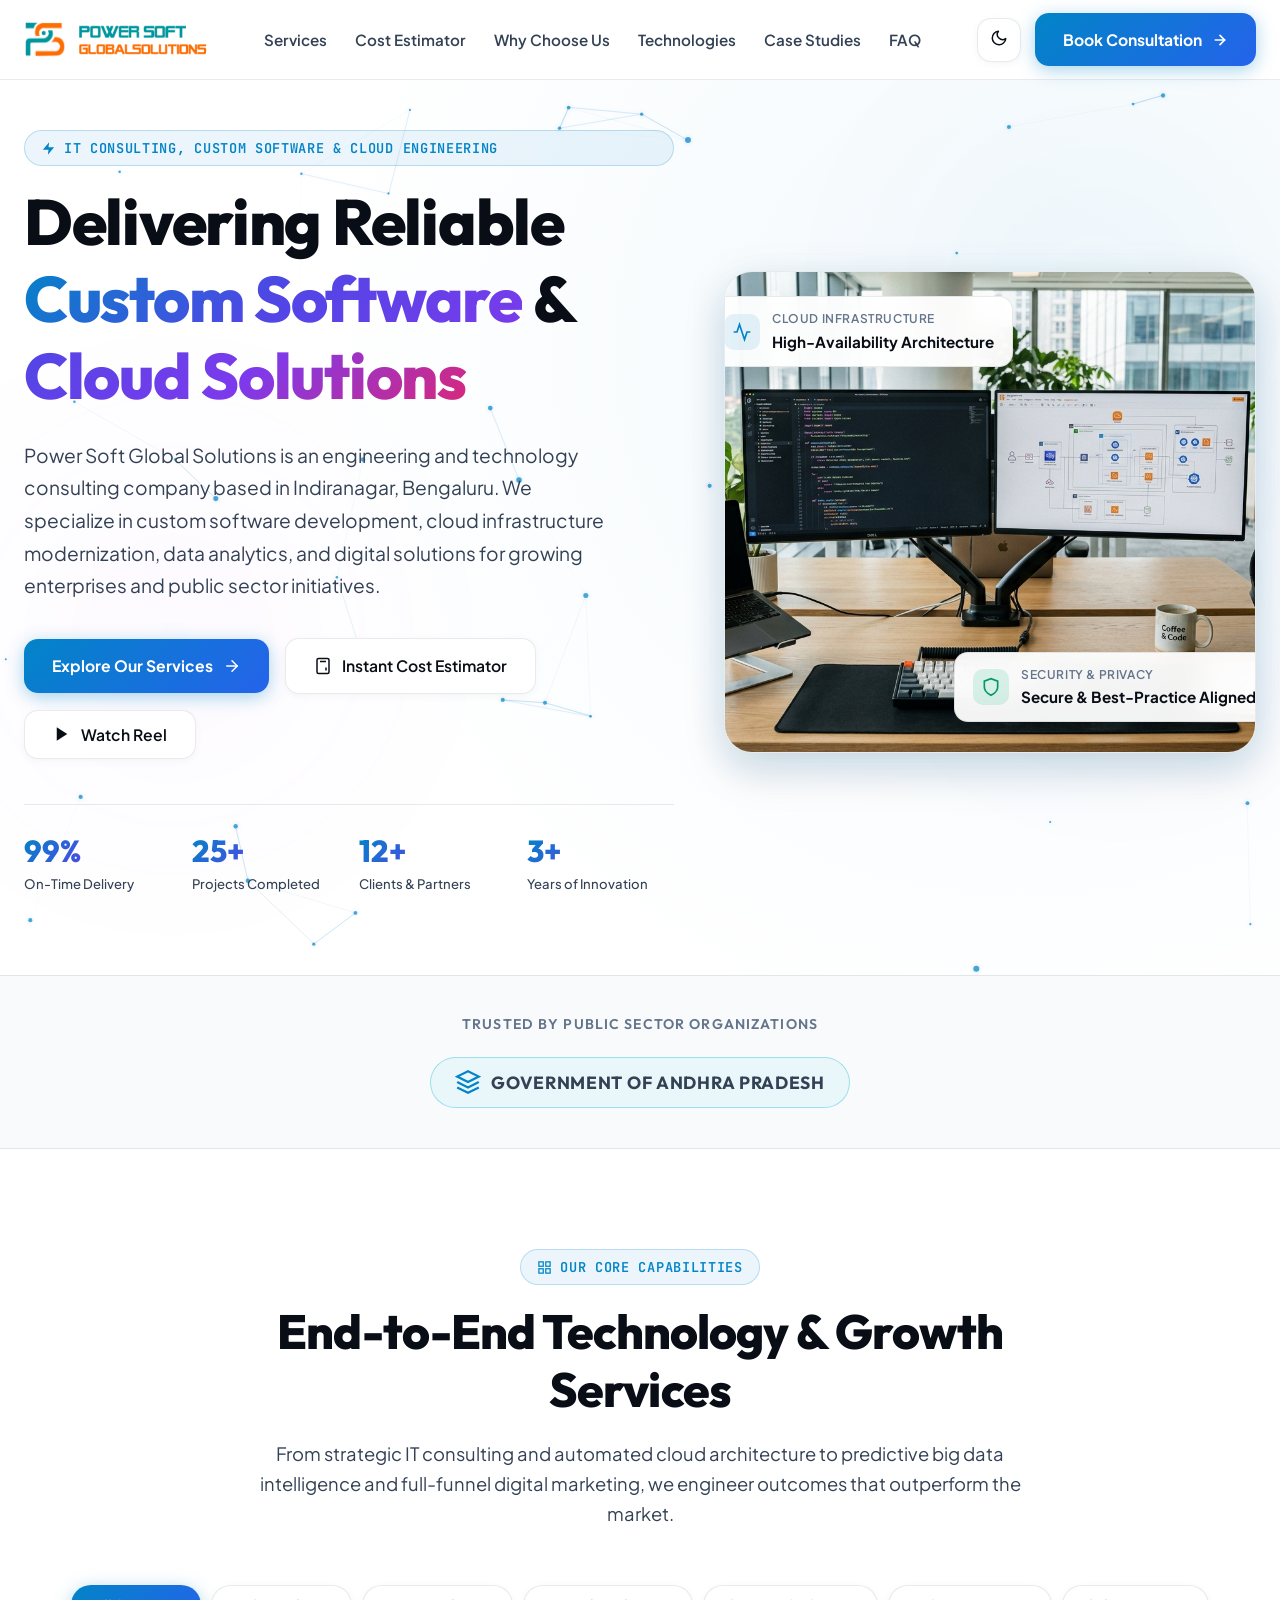
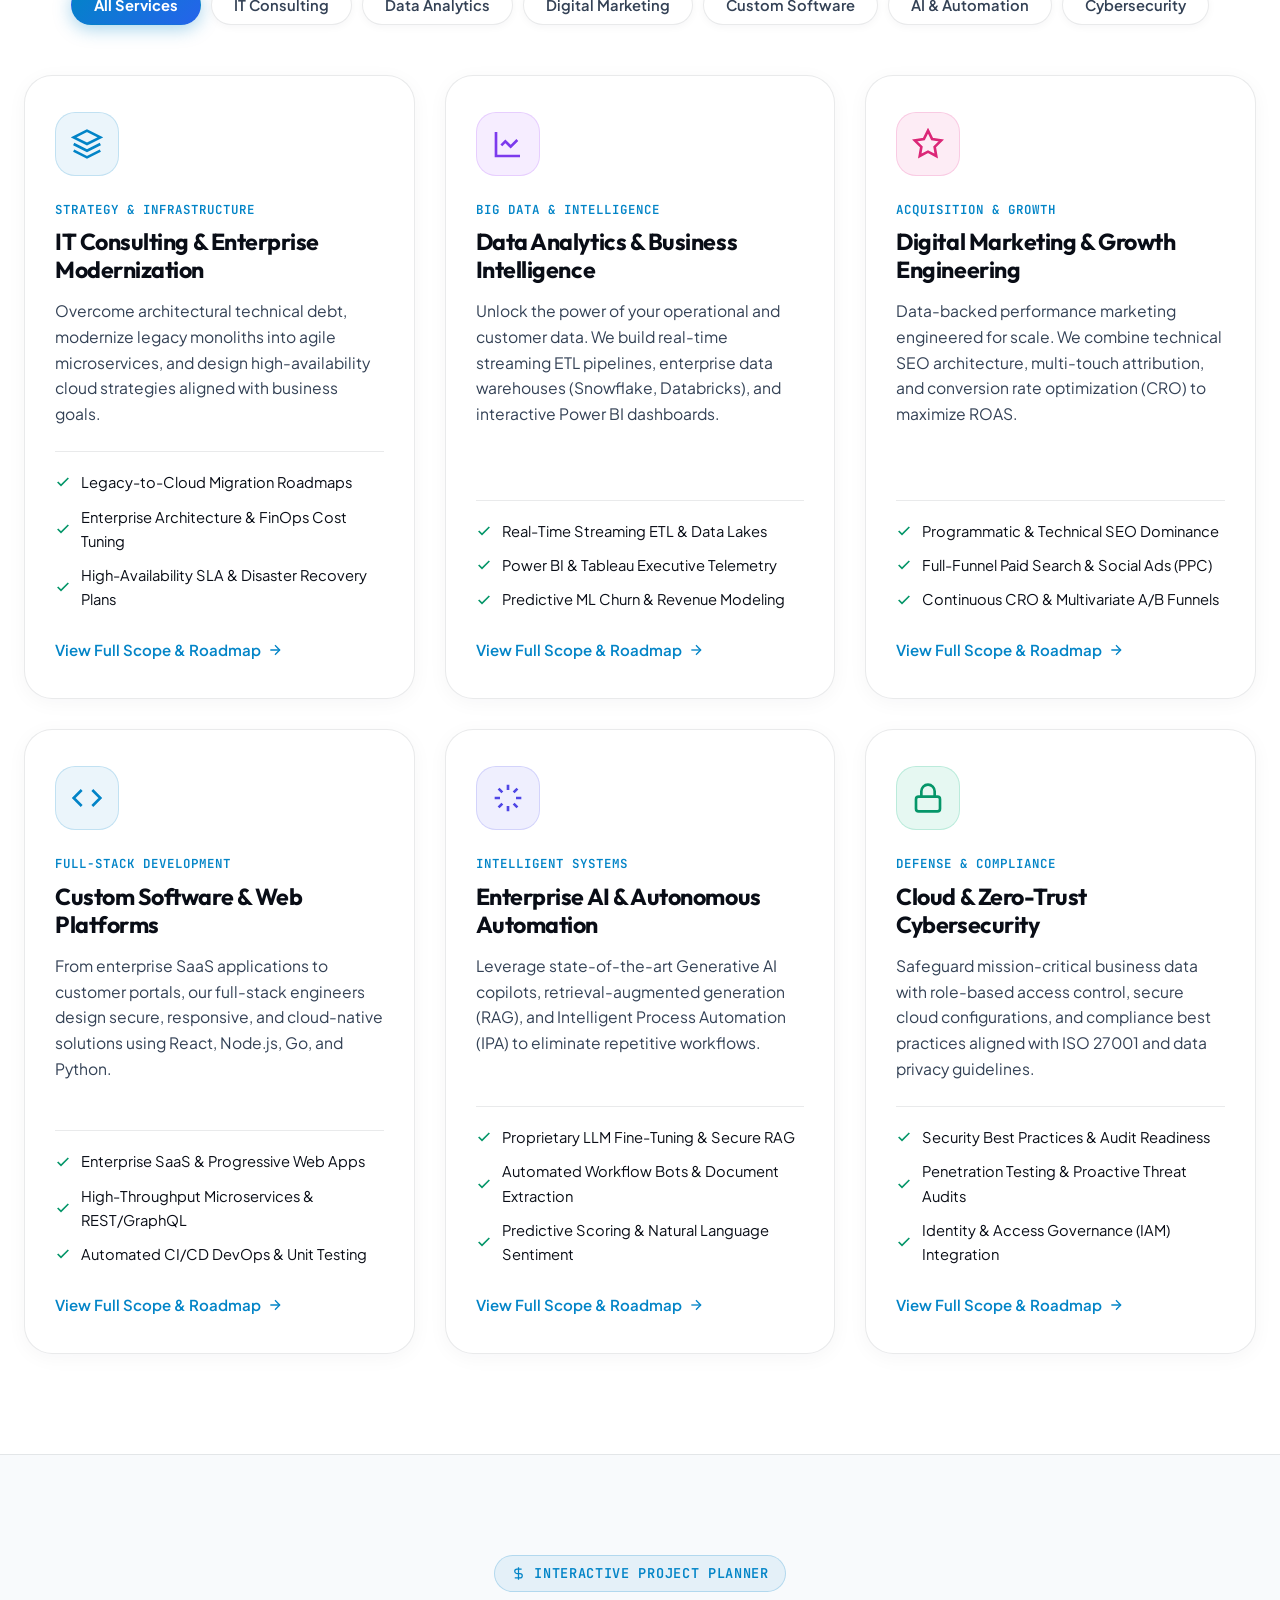
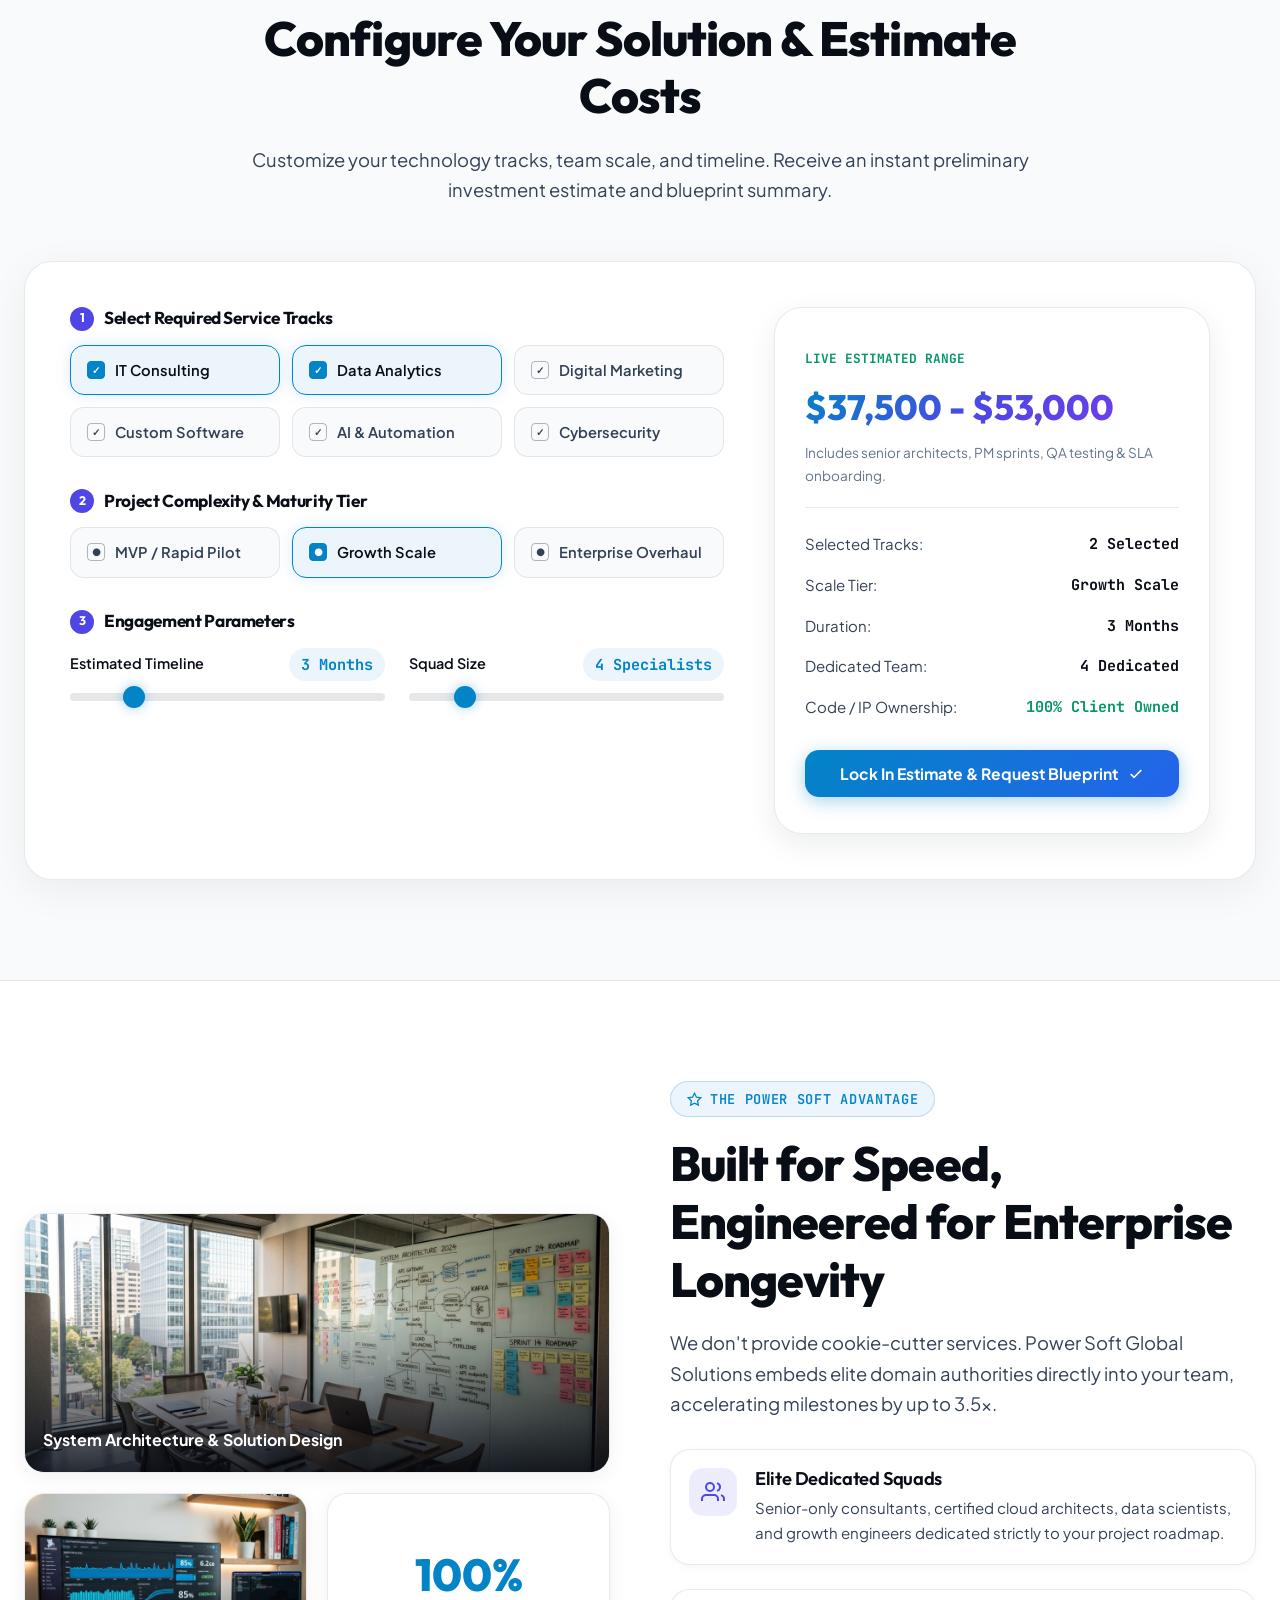
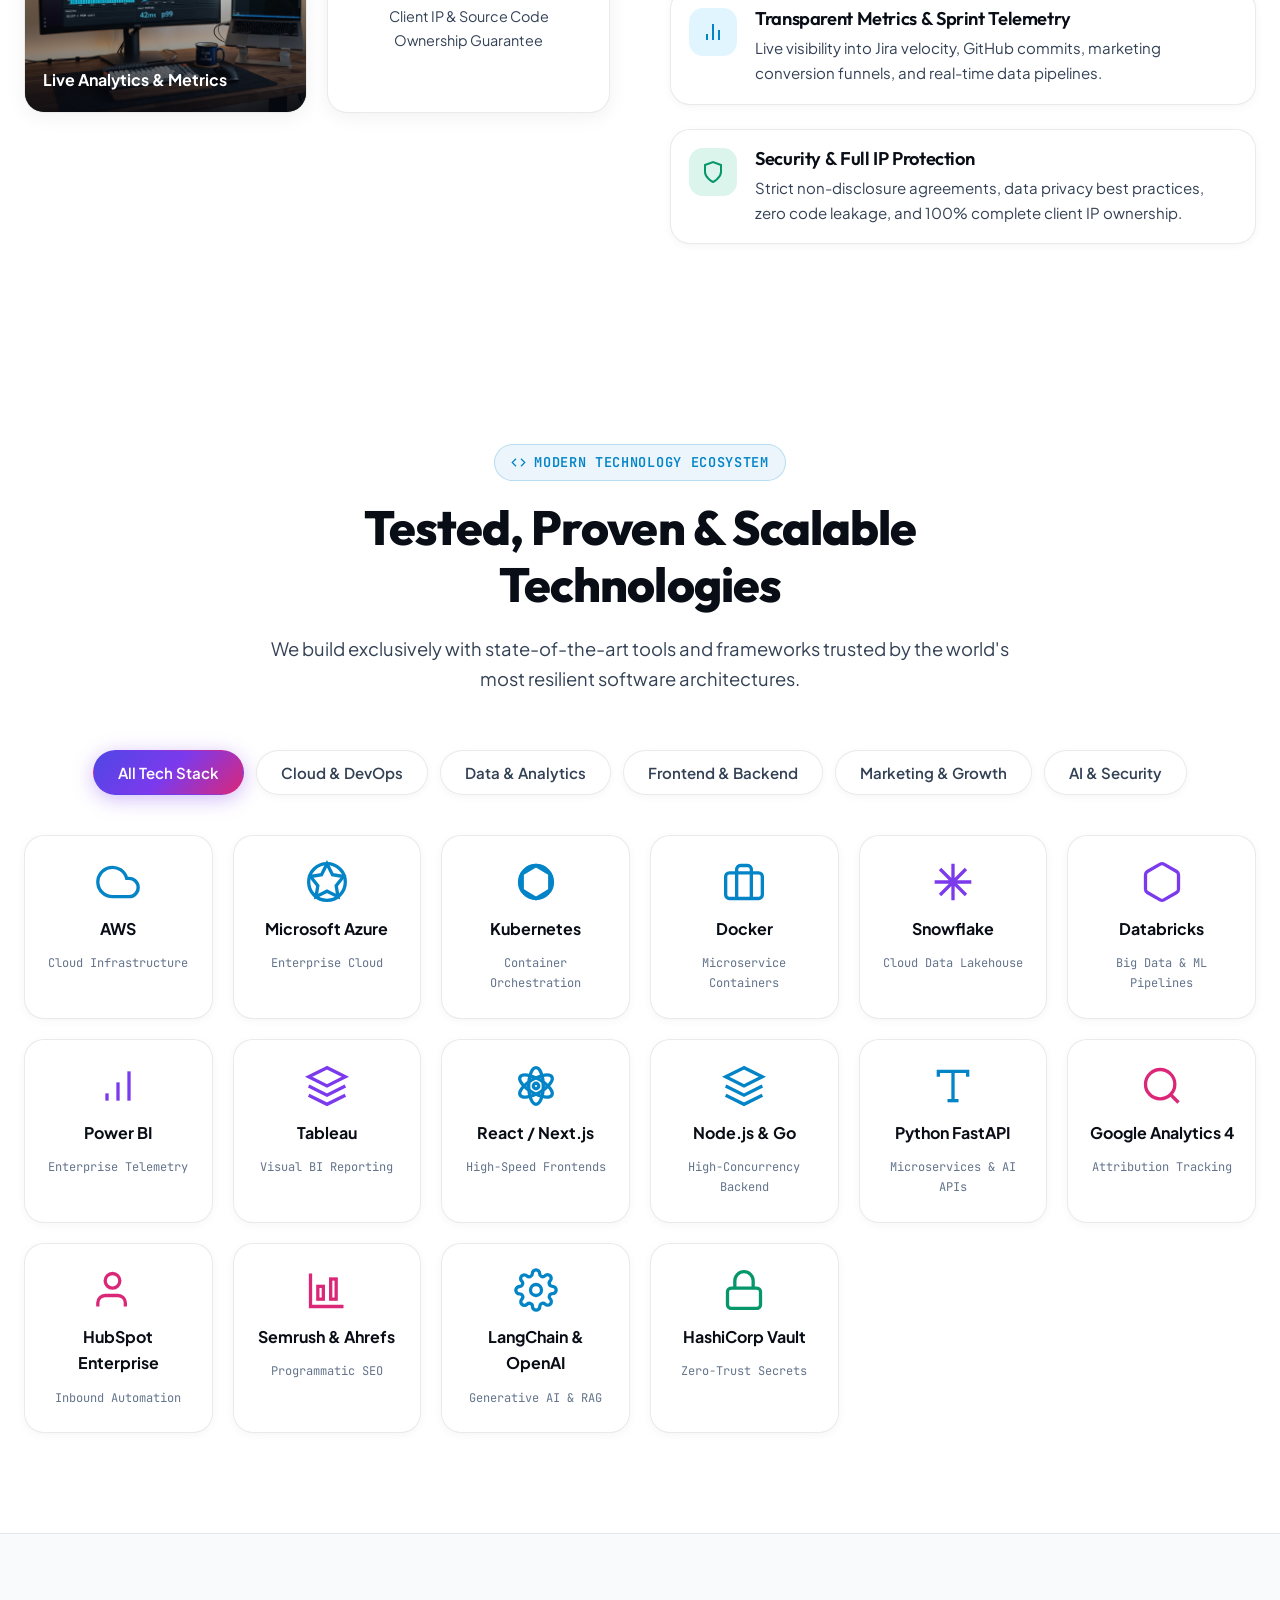
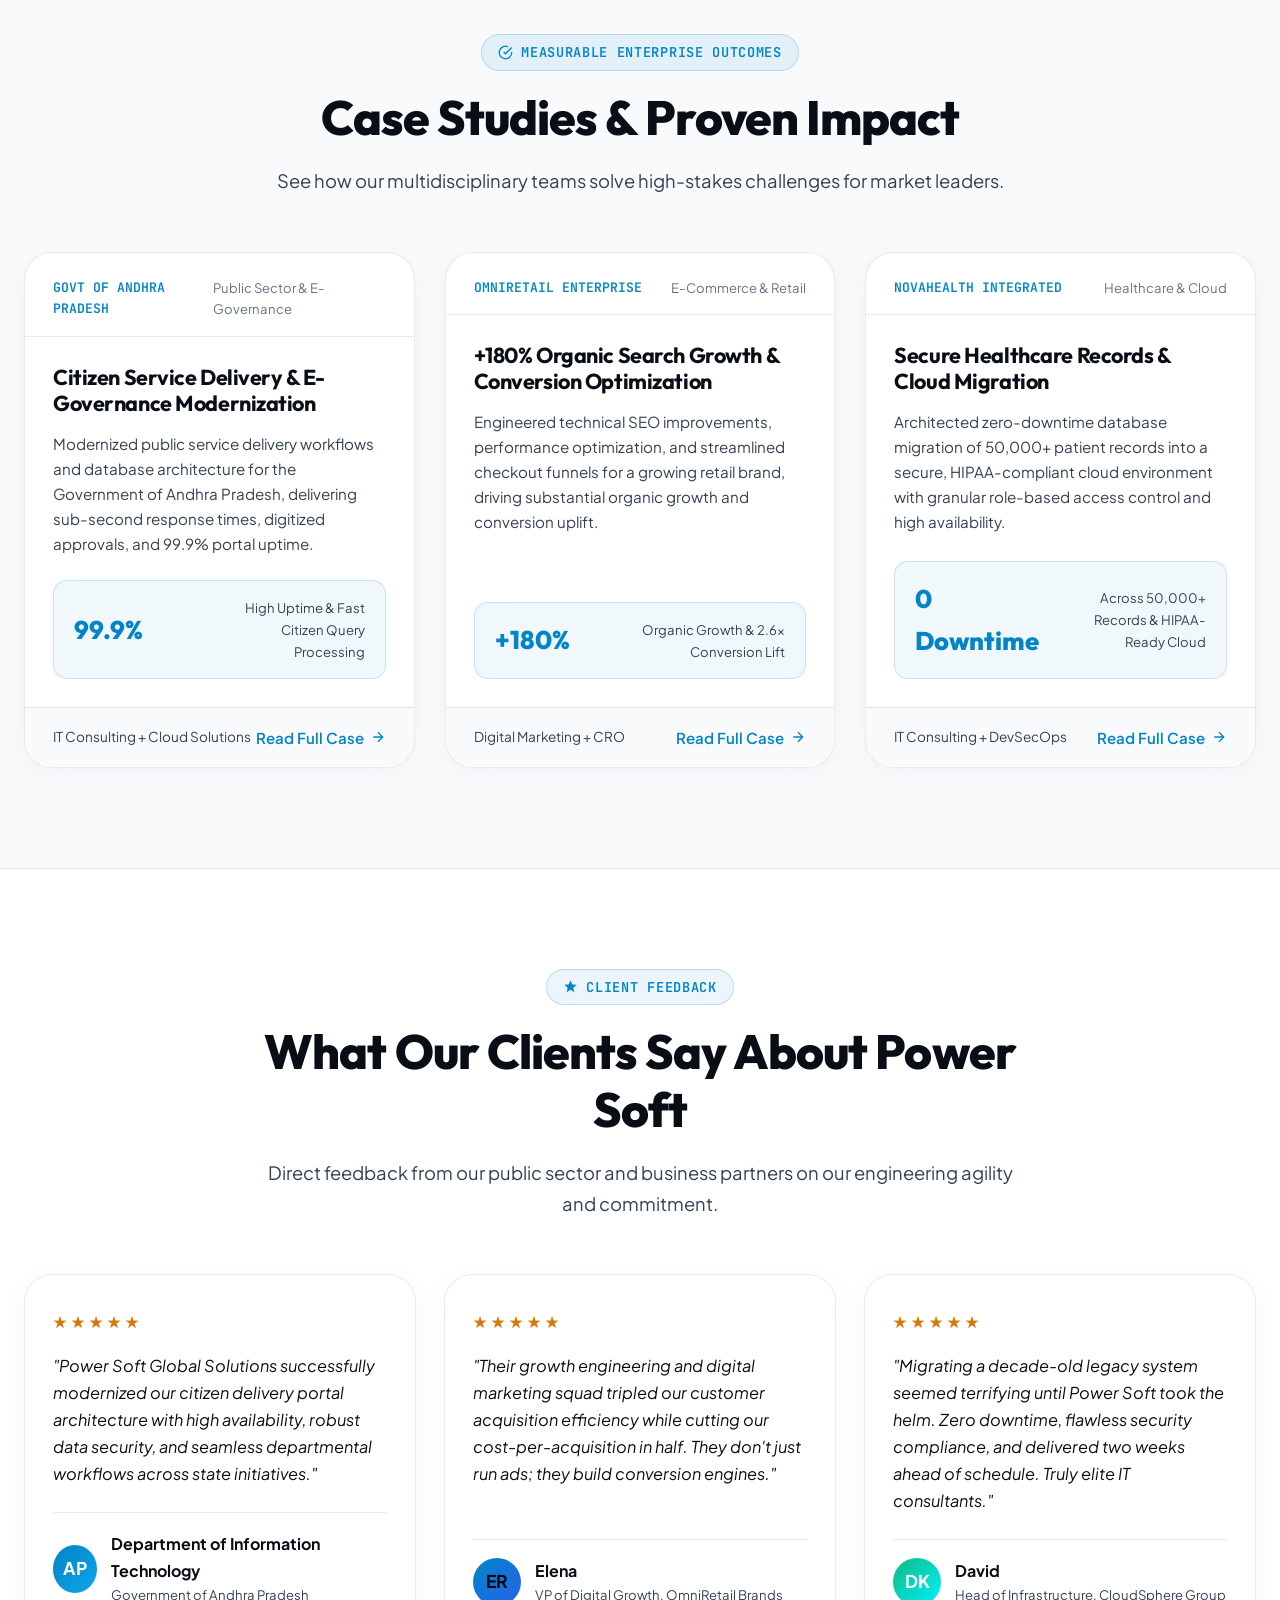
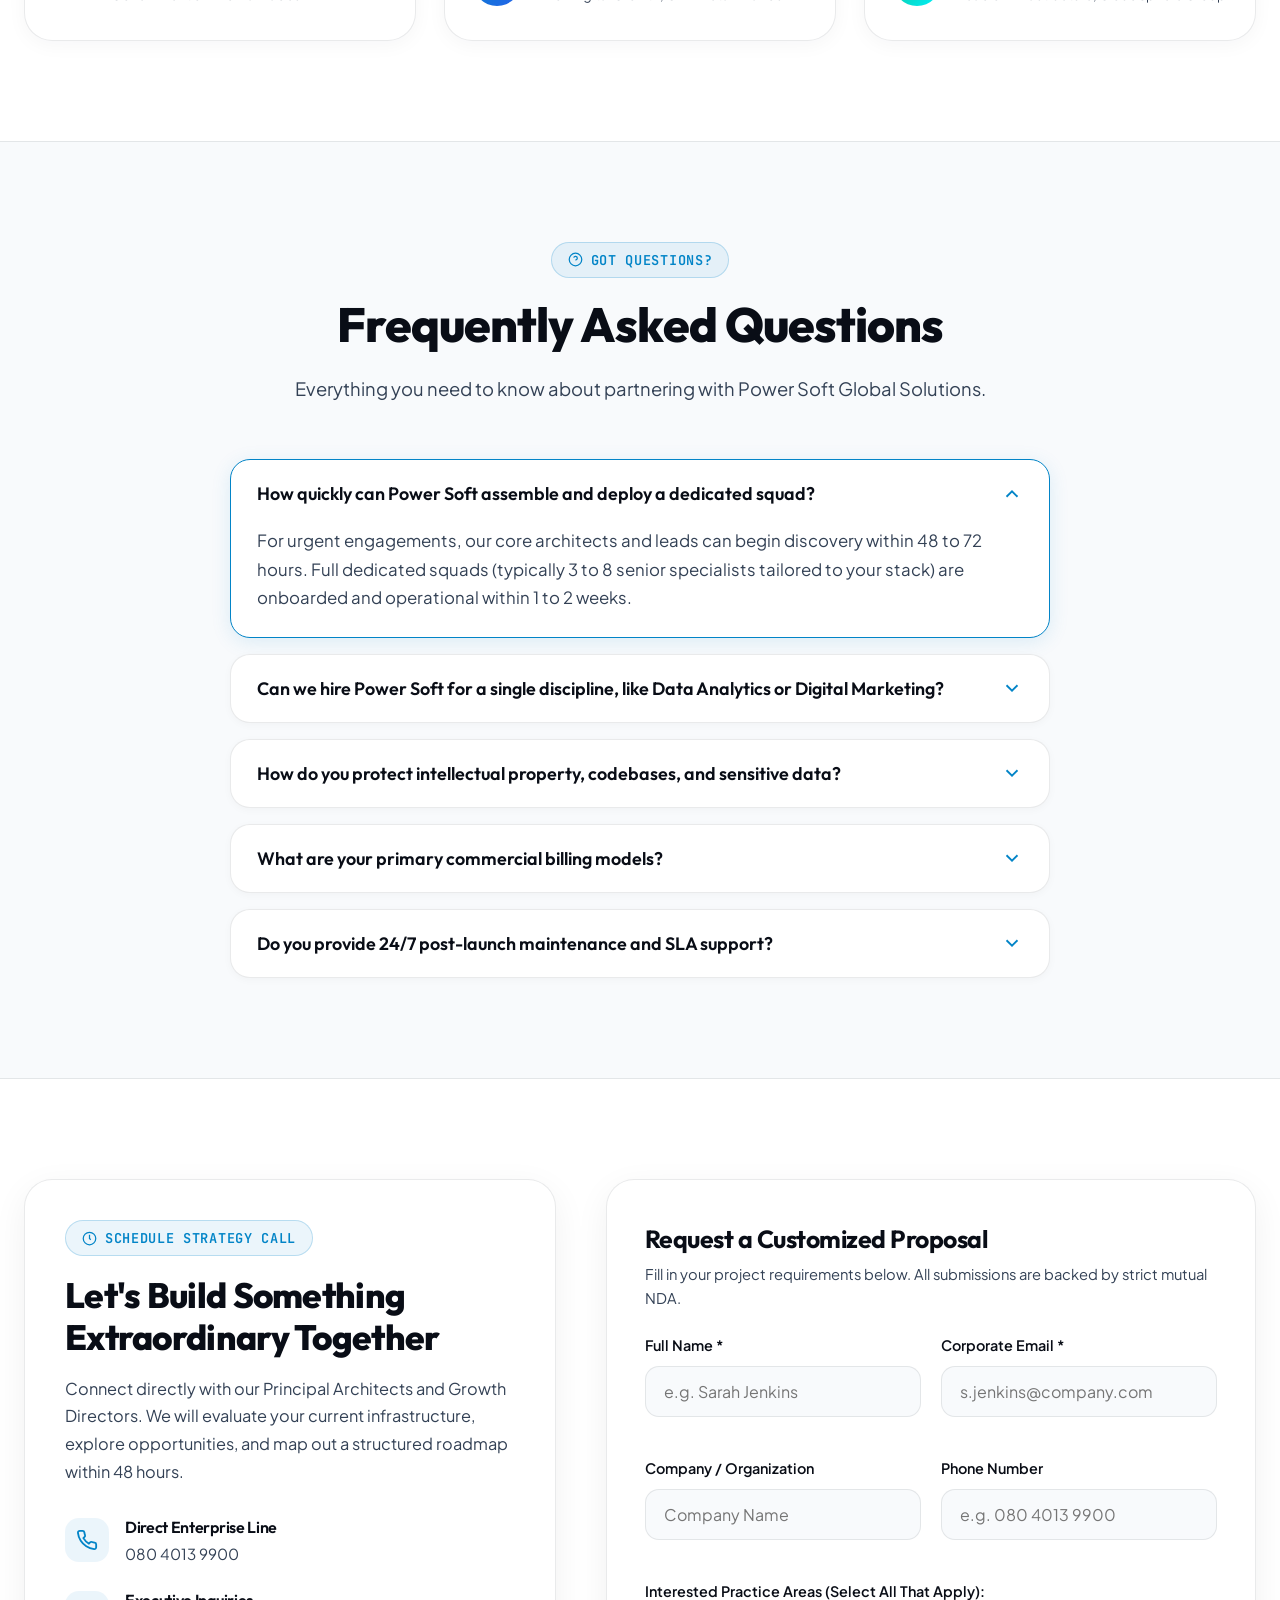
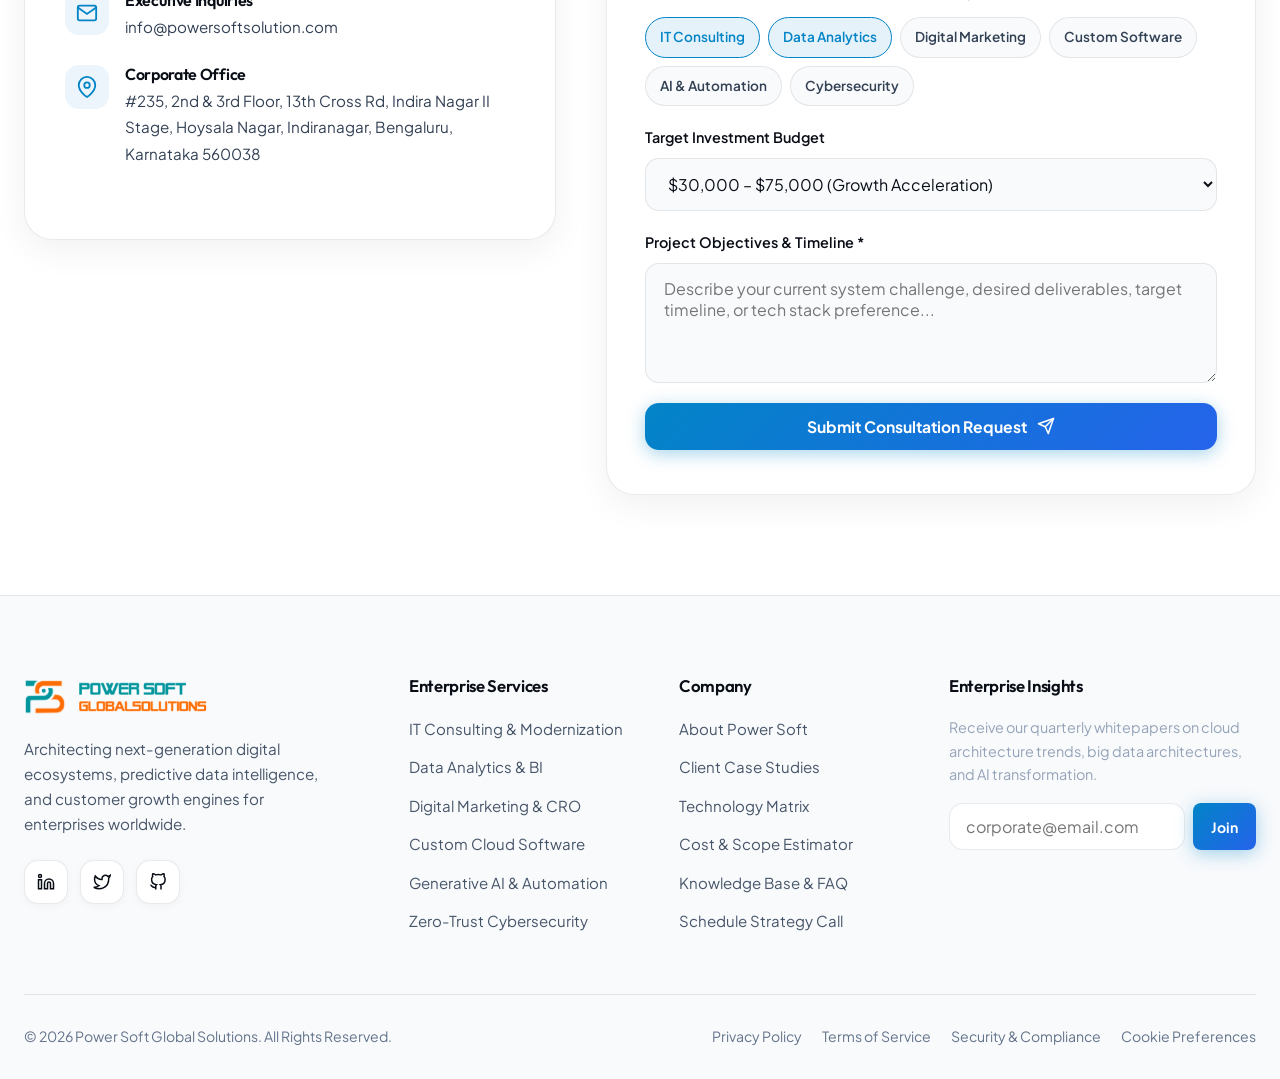
==== index.html @ ecef398e "feat: reposition to agile boutique tech startup with modest realistic claims" ====
<!DOCTYPE html>
<html lang="en" data-theme="light">

<head>
  <meta charset="UTF-8">
  <meta name="viewport" content="width=device-width, initial-scale=1.0">

  <!-- Primary SEO Meta Tags -->
  <title>Power Soft Global Solutions | IT Consulting, Data Analytics & Digital Marketing</title>
  <meta name="title" content="Power Soft Global Solutions | IT Consulting, Data Analytics & Digital Marketing">
  <meta name="description"
    content="Power Soft Global Solutions delivers enterprise IT Consulting, Data Analytics, Digital Marketing, AI Automation, and Cloud Engineering to accelerate global enterprise growth.">
  <meta name="keywords"
    content="IT Consulting, Data Analytics, Digital Marketing, Cloud Solutions, Enterprise Software, Power Soft Global Solutions, Business Intelligence, Big Data, Machine Learning, SEO, Performance Marketing">
  <meta name="author" content="Power Soft Global Solutions">
  <meta name="robots" content="index, follow">

  <!-- Open Graph / Facebook -->
  <meta property="og:type" content="website">
  <meta property="og:url" content="https://powersoftglobalsolutions.com/">
  <meta property="og:title" content="Power Soft Global Solutions | IT Consulting, Data Analytics & Digital Marketing">
  <meta property="og:description"
    content="Empowering global enterprises with cutting-edge IT consulting, predictive data analytics, and high-impact digital marketing.">
  <meta property="og:image" content="assets/images/hero-tech.jpg">

  <!-- Twitter -->
  <meta property="twitter:card" content="summary_large_image">
  <meta property="twitter:url" content="https://powersoftglobalsolutions.com/">
  <meta property="twitter:title"
    content="Power Soft Global Solutions | IT Consulting, Data Analytics & Digital Marketing">
  <meta property="twitter:description"
    content="Empowering global enterprises with cutting-edge IT consulting, predictive data analytics, and high-impact digital marketing.">
  <meta property="twitter:image" content="assets/images/hero-tech.jpg">

  <!-- Favicon -->
  <link rel="icon" type="image/png" href="assets/images/logo.png">

  <!-- Stylesheet -->
  <link rel="stylesheet" href="css/style.css">
</head>

<body>

  <!-- Netlify Forms: Hidden form for Netlify build scanner to register the form -->
  <form name="consultation-request" data-netlify="true" data-netlify-honeypot="bot-field" style="display:none">
    <input name="full-name">
    <input name="email">
    <input name="company">
    <input name="phone">
    <input name="services">
    <input name="budget">
    <textarea name="message"></textarea>
    <input name="bot-field">
  </form>

  <!-- Top Scroll Progress Bar -->
  <div id="scroll-progress" aria-hidden="true"></div>

  <!-- Ambient Glowing Background Orbs -->
  <div class="bg-ambient-orb orb-1" aria-hidden="true"></div>
  <div class="bg-ambient-orb orb-2" aria-hidden="true"></div>
  <div class="bg-ambient-orb orb-3" aria-hidden="true"></div>


  <!-- Sticky Main Header Navigation -->
  <header class="main-header" id="mainHeader">
    <div class="container nav-container">
      <a href="#hero" class="brand-logo" id="brandLogo">
        <div class="logo-symbol">
          <img src="assets/images/logo.png" alt="Power Soft Global Solutions Logo" class="logo-img">
        </div>
        <div class="logo-text-group">
          <img src="assets/images/logo-text.png" alt="Power Soft Global Solutions" class="logo-text-img">
        </div>
      </a>

      <!-- Desktop Navigation Menu -->
      <nav class="nav-links" id="desktopNav" aria-label="Primary Navigation">
        <a href="#services" class="nav-link">Services</a>
        <a href="#estimator" class="nav-link">Cost Estimator</a>
        <a href="#about" class="nav-link">Why Choose Us</a>
        <a href="#tech-stack" class="nav-link">Technologies</a>
        <a href="#case-studies" class="nav-link">Case Studies</a>
        <a href="#faq" class="nav-link">FAQ</a>
      </nav>

      <!-- Desktop Nav Actions -->
      <div class="nav-actions">
        <button class="btn-icon theme-toggle-btn" id="themeToggleHeader" aria-label="Toggle Theme">
          <span class="theme-icon-slot"></span>
        </button>
        <a href="#contact" class="btn btn-primary" id="navConsultationBtn">
          <span>Book Consultation</span>
          <svg xmlns="http://www.w3.org/2000/svg" width="16" height="16" viewBox="0 0 24 24" fill="none"
            stroke="currentColor" stroke-width="2.5" stroke-linecap="round" stroke-linejoin="round">
            <line x1="5" y1="12" x2="19" y2="12"></line>
            <polyline points="12 5 19 12 12 19"></polyline>
          </svg>
        </a>
        <button class="mobile-toggle" id="mobileNavToggle" aria-label="Open Mobile Menu">
          <svg xmlns="http://www.w3.org/2000/svg" width="28" height="28" viewBox="0 0 24 24" fill="none"
            stroke="currentColor" stroke-width="2" stroke-linecap="round" stroke-linejoin="round">
            <line x1="3" y1="12" x2="21" y2="12"></line>
            <line x1="3" y1="6" x2="21" y2="6"></line>
            <line x1="3" y1="18" x2="21" y2="18"></line>
          </svg>
        </button>
      </div>
    </div>
  </header>

  <!-- Mobile Drawer Menu -->
  <div class="drawer-overlay" id="drawerOverlay" aria-hidden="true"></div>
  <aside class="mobile-drawer" id="mobileDrawer" aria-label="Mobile Navigation Drawer">
    <div class="drawer-header">
      <div class="brand-logo">
        <div class="logo-symbol" style="width:36px; height:36px;">
          <img src="assets/images/logo.png" alt="Power Soft Global Solutions Logo" class="logo-img">
        </div>
        <div class="logo-text-group">
          <img src="assets/images/logo-text.png" alt="Power Soft Global Solutions" class="logo-text-img">
        </div>
      </div>
      <button class="btn-icon" id="drawerCloseBtn" aria-label="Close Mobile Navigation">
        <svg xmlns="http://www.w3.org/2000/svg" width="20" height="20" viewBox="0 0 24 24" fill="none"
          stroke="currentColor" stroke-width="2">
          <line x1="18" y1="6" x2="6" y2="18"></line>
          <line x1="6" y1="6" x2="18" y2="18"></line>
        </svg>
      </button>
    </div>
    <div class="mobile-nav-links">
      <a href="#services" class="mobile-nav-link">Enterprise Services</a>
      <a href="#estimator" class="mobile-nav-link">Project Scope Estimator</a>
      <a href="#about" class="mobile-nav-link">About Power Soft</a>
      <a href="#tech-stack" class="mobile-nav-link">Technology Stack</a>
      <a href="#case-studies" class="mobile-nav-link">Client Case Studies</a>
      <a href="#testimonials" class="mobile-nav-link">Testimonials</a>
      <a href="#faq" class="mobile-nav-link">Common Questions</a>
      <a href="#contact" class="mobile-nav-link">Contact Us</a>
    </div>
    <div
      style="margin-top:auto; padding-top:20px; border-top:1px solid var(--border-light); display:flex; flex-direction:column; gap:12px;">
      <a href="#contact" class="btn btn-primary" style="width:100%; text-align:center;">Schedule Strategy Call</a>
      <button class="btn btn-secondary theme-toggle-btn" style="width:100%;">
        <span class="theme-icon-slot"></span>
        <span style="margin-left:8px;">Switch Theme</span>
      </button>
    </div>
  </aside>

  <main>
    <!-- ==========================================================================
         Hero Section
         ========================================================================== -->
    <section class="hero-section" id="hero">
      <canvas id="hero-canvas" aria-hidden="true"></canvas>
      <div class="container hero-grid">
        <!-- Hero Left Content -->
        <div class="hero-content">
          <div class="badge-tag">
            <svg xmlns="http://www.w3.org/2000/svg" viewBox="0 0 24 24" fill="currentColor">
              <path d="M13 2L3 14h9l-1 8 10-12h-9l1-8z" />
            </svg>
            <span>IT Consulting, Custom Software &amp; Cloud Engineering</span>
          </div>

          <h1 class="hero-title">
            Delivering Reliable <span class="text-gradient">Custom Software</span> &amp; <span
              class="text-gradient-purple">Cloud Solutions</span>
          </h1>

          <p class="hero-description">
            Power Soft Global Solutions is an engineering and technology consulting company based in Indiranagar, Bengaluru. We specialize in custom software development, cloud infrastructure modernization, data analytics, and digital solutions for growing enterprises and public sector initiatives.
          </p>

          <div class="hero-actions">
            <a href="#services" class="btn btn-primary" id="heroExploreBtn">
              <span>Explore Our Services</span>
              <svg xmlns="http://www.w3.org/2000/svg" width="18" height="18" viewBox="0 0 24 24" fill="none"
                stroke="currentColor" stroke-width="2" stroke-linecap="round" stroke-linejoin="round">
                <path d="M5 12h14"></path>
                <path d="m12 5 7 7-7 7"></path>
              </svg>
            </a>
            <a href="#estimator" class="btn btn-secondary" id="heroEstimatorBtn">
              <svg xmlns="http://www.w3.org/2000/svg" width="18" height="18" viewBox="0 0 24 24" fill="none"
                stroke="currentColor" stroke-width="2">
                <rect x="4" y="2" width="16" height="20" rx="2"></rect>
                <line x1="8" y1="6" x2="16" y2="6"></line>
                <line x1="16" y1="14" x2="16" y2="18"></line>
                <path d="M16 10h.01"></path>
                <path d="M12 10h.01"></path>
                <path d="M8 10h.01"></path>
                <path d="M12 14h.01"></path>
                <path d="M8 14h.01"></path>
                <path d="M12 18h.01"></path>
                <path d="M8 18h.01"></path>
              </svg>
              <span>Instant Cost Estimator</span>
            </a>
            <button class="btn btn-secondary" id="watchOverviewBtn" aria-label="Watch Platform Overview">
              <svg xmlns="http://www.w3.org/2000/svg" width="18" height="18" viewBox="0 0 24 24" fill="currentColor">
                <polygon points="5 3 19 12 5 21 5 3"></polygon>
              </svg>
              <span>Watch Reel</span>
            </button>
          </div>

          <!-- Hero Metrics & Counters -->
          <div class="hero-stats">
            <div class="stat-item">
              <span class="stat-number" data-target="99" data-suffix="%">0%</span>
              <span class="stat-label">On-Time Delivery</span>
            </div>
            <div class="stat-item">
              <span class="stat-number" data-target="25" data-suffix="+">0</span>
              <span class="stat-label">Projects Completed</span>
            </div>
            <div class="stat-item">
              <span class="stat-number" data-target="12" data-suffix="+">0</span>
              <span class="stat-label">Clients &amp; Partners</span>
            </div>
            <div class="stat-item">
              <span class="stat-number" data-target="3" data-suffix="+">0</span>
              <span class="stat-label">Years of Innovation</span>
            </div>
          </div>
        </div>

        <!-- Hero Right Visual Showcase -->
        <div class="hero-visual-wrapper">
          <div class="hero-card-frame">
            <img src="assets/images/hero-tech.jpg" alt="Power Soft Global Solutions Cloud Engineering and Code Workstation"
              class="hero-card-image" loading="eager" width="900" height="500">

            <!-- Live Telemetry Floating Badges -->
            <div class="telemetry-chip chip-top-left">
              <div class="chip-icon">
                <svg xmlns="http://www.w3.org/2000/svg" width="20" height="20" viewBox="0 0 24 24" fill="none"
                  stroke="currentColor" stroke-width="2">
                  <polyline points="22 12 18 12 15 21 9 3 6 12 2 12"></polyline>
                </svg>
              </div>
              <div class="chip-info">
                <span class="chip-title">Cloud Infrastructure</span>
                <span class="chip-value">High-Availability Architecture</span>
              </div>
            </div>

            <div class="telemetry-chip chip-bottom-right">
              <div class="chip-icon" style="background:rgba(16,185,129,0.15); color:var(--accent-emerald);">
                <svg xmlns="http://www.w3.org/2000/svg" width="20" height="20" viewBox="0 0 24 24" fill="none"
                  stroke="currentColor" stroke-width="2">
                  <path d="M12 22s8-4 8-10V5l-8-3-8 3v7c0 6 8 10 8 10z"></path>
                </svg>
              </div>
              <div class="chip-info">
                <span class="chip-title">Security & Privacy</span>
                <span class="chip-value">Secure & Best-Practice Aligned</span>
              </div>
            </div>
          </div>
        </div>
      </div>
    </section>

    <!-- ==========================================================================
         Trust Bar & Enterprise Ecosystem
         ========================================================================== -->
    <section class="trust-bar-section" aria-label="Trusted Enterprise Clients">
      <div class="container">
        <h2 class="trust-title">Trusted by Public Sector Organizations</h2>
        <div class="client-logos-marquee" style="justify-content:center;">
          <div class="client-badge" style="border:1px solid rgba(6,182,212,0.35);background:rgba(6,182,212,0.06);padding:10px 24px;border-radius:9999px;opacity:1;">
            <svg xmlns="http://www.w3.org/2000/svg" viewBox="0 0 24 24" fill="none" stroke="currentColor" stroke-width="2" style="color:var(--accent-cyan);width:26px;height:26px;">
              <path d="M12 2L2 7l10 5 10-5-10-5z"></path>
              <path d="M2 17l10 5 10-5"></path>
              <path d="M2 12l10 5 10-5"></path>
            </svg>
            <span style="font-weight:700;color:var(--text-bright);letter-spacing:0.04em;">GOVERNMENT OF ANDHRA PRADESH</span>
          </div>
        </div>
      </div>
    </section>

    <!-- ==========================================================================
         Services Suite (Filterable, Interactive)
         ========================================================================== -->
    <section class="section-spacing" id="services">
      <div class="container">
        <header class="section-header">
          <div class="badge-tag">
            <svg xmlns="http://www.w3.org/2000/svg" viewBox="0 0 24 24" fill="none" stroke="currentColor"
              stroke-width="2">
              <rect x="3" y="3" width="7" height="7"></rect>
              <rect x="14" y="3" width="7" height="7"></rect>
              <rect x="14" y="14" width="7" height="7"></rect>
              <rect x="3" y="14" width="7" height="7"></rect>
            </svg>
            <span>Our Core Capabilities</span>
          </div>
          <h2 class="section-title">End-to-End Technology & Growth Services</h2>
          <p class="section-subtitle">
            From strategic IT consulting and automated cloud architecture to predictive big data intelligence and
            full-funnel digital marketing, we engineer outcomes that outperform the market.
          </p>
        </header>

        <!-- Service Category Filters -->
        <div class="services-filters" role="tablist" aria-label="Filter Services">
          <button class="filter-btn active" data-filter="all" role="tab">All Services</button>
          <button class="filter-btn" data-filter="it-consulting" role="tab">IT Consulting</button>
          <button class="filter-btn" data-filter="data-analytics" role="tab">Data Analytics</button>
          <button class="filter-btn" data-filter="digital-marketing" role="tab">Digital Marketing</button>
          <button class="filter-btn" data-filter="custom-software" role="tab">Custom Software</button>
          <button class="filter-btn" data-filter="ai-automation" role="tab">AI & Automation</button>
          <button class="filter-btn" data-filter="cybersecurity" role="tab">Cybersecurity</button>
        </div>

        <!-- Services Grid -->
        <div class="services-grid" id="servicesContainer">

          <!-- Service 1: IT Consulting -->
          <article class="service-card" data-category="it-consulting" id="service-it-consulting">
            <div class="service-icon-box">
              <svg xmlns="http://www.w3.org/2000/svg" width="32" height="32" viewBox="0 0 24 24" fill="none"
                stroke="currentColor" stroke-width="2">
                <polygon points="12 2 2 7 12 12 22 7 12 2"></polygon>
                <polyline points="2 17 12 22 22 17"></polyline>
                <polyline points="2 12 12 17 22 12"></polyline>
              </svg>
            </div>
            <span class="service-category">Strategy & Infrastructure</span>
            <h3 class="service-title">IT Consulting & Enterprise Modernization</h3>
            <p class="service-desc">
              Overcome architectural technical debt, modernize legacy monoliths into agile microservices, and design
              high-availability cloud strategies aligned with business goals.
            </p>
            <ul class="service-features">
              <li class="service-feature-item">
                <svg xmlns="http://www.w3.org/2000/svg" viewBox="0 0 24 24" fill="none" stroke="currentColor"
                  stroke-width="2.5">
                  <polyline points="20 6 9 17 4 12"></polyline>
                </svg>
                <span>Legacy-to-Cloud Migration Roadmaps</span>
              </li>
              <li class="service-feature-item">
                <svg xmlns="http://www.w3.org/2000/svg" viewBox="0 0 24 24" fill="none" stroke="currentColor"
                  stroke-width="2.5">
                  <polyline points="20 6 9 17 4 12"></polyline>
                </svg>
                <span>Enterprise Architecture & FinOps Cost Tuning</span>
              </li>
              <li class="service-feature-item">
                <svg xmlns="http://www.w3.org/2000/svg" viewBox="0 0 24 24" fill="none" stroke="currentColor"
                  stroke-width="2.5">
                  <polyline points="20 6 9 17 4 12"></polyline>
                </svg>
                <span>High-Availability SLA & Disaster Recovery Plans</span>
              </li>
            </ul>
            <div class="service-card-action">
              <a href="#" class="learn-more-link service-modal-trigger" data-service="it-consulting"
                aria-label="View detailed IT Consulting deliverables">
                <span>View Full Scope & Roadmap</span>
                <svg xmlns="http://www.w3.org/2000/svg" width="16" height="16" viewBox="0 0 24 24" fill="none"
                  stroke="currentColor" stroke-width="2">
                  <path d="M5 12h14"></path>
                  <path d="m12 5 7 7-7 7"></path>
                </svg>
              </a>
            </div>
          </article>

          <!-- Service 2: Data Analytics -->
          <article class="service-card" data-category="data-analytics" id="service-data-analytics">
            <div class="service-icon-box"
              style="color:var(--accent-purple); background:rgba(168,85,247,0.1); border-color:rgba(168,85,247,0.2);">
              <svg xmlns="http://www.w3.org/2000/svg" width="32" height="32" viewBox="0 0 24 24" fill="none"
                stroke="currentColor" stroke-width="2">
                <path d="M3 3v18h18"></path>
                <path d="m19 9-5 5-4-4-3 3"></path>
              </svg>
            </div>
            <span class="service-category">Big Data & Intelligence</span>
            <h3 class="service-title">Data Analytics & Business Intelligence</h3>
            <p class="service-desc">
              Unlock the power of your operational and customer data. We build real-time streaming ETL pipelines,
              enterprise data warehouses (Snowflake, Databricks), and interactive Power BI dashboards.
            </p>
            <ul class="service-features">
              <li class="service-feature-item">
                <svg xmlns="http://www.w3.org/2000/svg" viewBox="0 0 24 24" fill="none" stroke="currentColor"
                  stroke-width="2.5">
                  <polyline points="20 6 9 17 4 12"></polyline>
                </svg>
                <span>Real-Time Streaming ETL & Data Lakes</span>
              </li>
              <li class="service-feature-item">
                <svg xmlns="http://www.w3.org/2000/svg" viewBox="0 0 24 24" fill="none" stroke="currentColor"
                  stroke-width="2.5">
                  <polyline points="20 6 9 17 4 12"></polyline>
                </svg>
                <span>Power BI & Tableau Executive Telemetry</span>
              </li>
              <li class="service-feature-item">
                <svg xmlns="http://www.w3.org/2000/svg" viewBox="0 0 24 24" fill="none" stroke="currentColor"
                  stroke-width="2.5">
                  <polyline points="20 6 9 17 4 12"></polyline>
                </svg>
                <span>Predictive ML Churn & Revenue Modeling</span>
              </li>
            </ul>
            <div class="service-card-action">
              <a href="#" class="learn-more-link service-modal-trigger" data-service="data-analytics"
                aria-label="View Data Analytics deliverables">
                <span>View Full Scope & Roadmap</span>
                <svg xmlns="http://www.w3.org/2000/svg" width="16" height="16" viewBox="0 0 24 24" fill="none"
                  stroke="currentColor" stroke-width="2">
                  <path d="M5 12h14"></path>
                  <path d="m12 5 7 7-7 7"></path>
                </svg>
              </a>
            </div>
          </article>

          <!-- Service 3: Digital Marketing -->
          <article class="service-card" data-category="digital-marketing" id="service-digital-marketing">
            <div class="service-icon-box"
              style="color:var(--accent-pink); background:rgba(236,72,153,0.1); border-color:rgba(236,72,153,0.2);">
              <svg xmlns="http://www.w3.org/2000/svg" width="32" height="32" viewBox="0 0 24 24" fill="none"
                stroke="currentColor" stroke-width="2">
                <polygon
                  points="12 2 15.09 8.26 22 9.27 17 14.14 18.18 21.02 12 17.77 5.82 21.02 7 14.14 2 9.27 8.91 8.26 12 2">
                </polygon>
              </svg>
            </div>
            <span class="service-category">Acquisition & Growth</span>
            <h3 class="service-title">Digital Marketing & Growth Engineering</h3>
            <p class="service-desc">
              Data-backed performance marketing engineered for scale. We combine technical SEO architecture, multi-touch
              attribution, and conversion rate optimization (CRO) to maximize ROAS.
            </p>
            <ul class="service-features">
              <li class="service-feature-item">
                <svg xmlns="http://www.w3.org/2000/svg" viewBox="0 0 24 24" fill="none" stroke="currentColor"
                  stroke-width="2.5">
                  <polyline points="20 6 9 17 4 12"></polyline>
                </svg>
                <span>Programmatic & Technical SEO Dominance</span>
              </li>
              <li class="service-feature-item">
                <svg xmlns="http://www.w3.org/2000/svg" viewBox="0 0 24 24" fill="none" stroke="currentColor"
                  stroke-width="2.5">
                  <polyline points="20 6 9 17 4 12"></polyline>
                </svg>
                <span>Full-Funnel Paid Search & Social Ads (PPC)</span>
              </li>
              <li class="service-feature-item">
                <svg xmlns="http://www.w3.org/2000/svg" viewBox="0 0 24 24" fill="none" stroke="currentColor"
                  stroke-width="2.5">
                  <polyline points="20 6 9 17 4 12"></polyline>
                </svg>
                <span>Continuous CRO & Multivariate A/B Funnels</span>
              </li>
            </ul>
            <div class="service-card-action">
              <a href="#" class="learn-more-link service-modal-trigger" data-service="digital-marketing"
                aria-label="View Digital Marketing deliverables">
                <span>View Full Scope & Roadmap</span>
                <svg xmlns="http://www.w3.org/2000/svg" width="16" height="16" viewBox="0 0 24 24" fill="none"
                  stroke="currentColor" stroke-width="2">
                  <path d="M5 12h14"></path>
                  <path d="m12 5 7 7-7 7"></path>
                </svg>
              </a>
            </div>
          </article>

          <!-- Service 4: Custom Software Engineering -->
          <article class="service-card" data-category="custom-software" id="service-custom-software">
            <div class="service-icon-box">
              <svg xmlns="http://www.w3.org/2000/svg" width="32" height="32" viewBox="0 0 24 24" fill="none"
                stroke="currentColor" stroke-width="2">
                <polyline points="16 18 22 12 16 6"></polyline>
                <polyline points="8 6 2 12 8 18"></polyline>
              </svg>
            </div>
            <span class="service-category">Full-Stack Development</span>
            <h3 class="service-title">Custom Software & Web Platforms</h3>
            <p class="service-desc">
              From enterprise SaaS applications to customer portals, our full-stack engineers design secure, responsive,
              and cloud-native solutions using React, Node.js, Go, and Python.
            </p>
            <ul class="service-features">
              <li class="service-feature-item">
                <svg xmlns="http://www.w3.org/2000/svg" viewBox="0 0 24 24" fill="none" stroke="currentColor"
                  stroke-width="2.5">
                  <polyline points="20 6 9 17 4 12"></polyline>
                </svg>
                <span>Enterprise SaaS & Progressive Web Apps</span>
              </li>
              <li class="service-feature-item">
                <svg xmlns="http://www.w3.org/2000/svg" viewBox="0 0 24 24" fill="none" stroke="currentColor"
                  stroke-width="2.5">
                  <polyline points="20 6 9 17 4 12"></polyline>
                </svg>
                <span>High-Throughput Microservices & REST/GraphQL</span>
              </li>
              <li class="service-feature-item">
                <svg xmlns="http://www.w3.org/2000/svg" viewBox="0 0 24 24" fill="none" stroke="currentColor"
                  stroke-width="2.5">
                  <polyline points="20 6 9 17 4 12"></polyline>
                </svg>
                <span>Automated CI/CD DevOps & Unit Testing</span>
              </li>
            </ul>
            <div class="service-card-action">
              <a href="#" class="learn-more-link service-modal-trigger" data-service="custom-software"
                aria-label="View Custom Software deliverables">
                <span>View Full Scope & Roadmap</span>
                <svg xmlns="http://www.w3.org/2000/svg" width="16" height="16" viewBox="0 0 24 24" fill="none"
                  stroke="currentColor" stroke-width="2">
                  <path d="M5 12h14"></path>
                  <path d="m12 5 7 7-7 7"></path>
                </svg>
              </a>
            </div>
          </article>

          <!-- Service 5: AI & Automation -->
          <article class="service-card" data-category="ai-automation" id="service-ai-automation">
            <div class="service-icon-box"
              style="color:var(--accent-indigo); background:rgba(99,102,241,0.1); border-color:rgba(99,102,241,0.2);">
              <svg xmlns="http://www.w3.org/2000/svg" width="32" height="32" viewBox="0 0 24 24" fill="none"
                stroke="currentColor" stroke-width="2">
                <path
                  d="M12 2v4M12 18v4M4.93 4.93l2.83 2.83M16.24 16.24l2.83 2.83M2 12h4M18 12h4M4.93 19.07l2.83-2.83M16.24 7.76l2.83-2.83">
                </path>
              </svg>
            </div>
            <span class="service-category">Intelligent Systems</span>
            <h3 class="service-title">Enterprise AI & Autonomous Automation</h3>
            <p class="service-desc">
              Leverage state-of-the-art Generative AI copilots, retrieval-augmented generation (RAG), and Intelligent
              Process Automation (IPA) to eliminate repetitive workflows.
            </p>
            <ul class="service-features">
              <li class="service-feature-item">
                <svg xmlns="http://www.w3.org/2000/svg" viewBox="0 0 24 24" fill="none" stroke="currentColor"
                  stroke-width="2.5">
                  <polyline points="20 6 9 17 4 12"></polyline>
                </svg>
                <span>Proprietary LLM Fine-Tuning & Secure RAG</span>
              </li>
              <li class="service-feature-item">
                <svg xmlns="http://www.w3.org/2000/svg" viewBox="0 0 24 24" fill="none" stroke="currentColor"
                  stroke-width="2.5">
                  <polyline points="20 6 9 17 4 12"></polyline>
                </svg>
                <span>Automated Workflow Bots & Document Extraction</span>
              </li>
              <li class="service-feature-item">
                <svg xmlns="http://www.w3.org/2000/svg" viewBox="0 0 24 24" fill="none" stroke="currentColor"
                  stroke-width="2.5">
                  <polyline points="20 6 9 17 4 12"></polyline>
                </svg>
                <span>Predictive Scoring & Natural Language Sentiment</span>
              </li>
            </ul>
            <div class="service-card-action">
              <a href="#" class="learn-more-link service-modal-trigger" data-service="ai-automation"
                aria-label="View AI & Automation deliverables">
                <span>View Full Scope & Roadmap</span>
                <svg xmlns="http://www.w3.org/2000/svg" width="16" height="16" viewBox="0 0 24 24" fill="none"
                  stroke="currentColor" stroke-width="2">
                  <path d="M5 12h14"></path>
                  <path d="m12 5 7 7-7 7"></path>
                </svg>
              </a>
            </div>
          </article>

          <!-- Service 6: Cybersecurity & DevSecOps -->
          <article class="service-card" data-category="cybersecurity" id="service-cybersecurity">
            <div class="service-icon-box"
              style="color:var(--accent-emerald); background:rgba(16,185,129,0.1); border-color:rgba(16,185,129,0.2);">
              <svg xmlns="http://www.w3.org/2000/svg" width="32" height="32" viewBox="0 0 24 24" fill="none"
                stroke="currentColor" stroke-width="2">
                <rect x="3" y="11" width="18" height="11" rx="2" ry="2"></rect>
                <path d="M7 11V7a5 5 0 0 1 10 0v4"></path>
              </svg>
            </div>
            <span class="service-category">Defense & Compliance</span>
            <h3 class="service-title">Cloud & Zero-Trust Cybersecurity</h3>
            <p class="service-desc">
              Safeguard mission-critical business data with role-based access control, secure cloud configurations,
              and compliance best practices aligned with ISO 27001 and data privacy guidelines.
            </p>
            <ul class="service-features">
              <li class="service-feature-item">
                <svg xmlns="http://www.w3.org/2000/svg" viewBox="0 0 24 24" fill="none" stroke="currentColor"
                  stroke-width="2.5">
                  <polyline points="20 6 9 17 4 12"></polyline>
                </svg>
                <span>Security Best Practices &amp; Audit Readiness</span>
              </li>
              <li class="service-feature-item">
                <svg xmlns="http://www.w3.org/2000/svg" viewBox="0 0 24 24" fill="none" stroke="currentColor"
                  stroke-width="2.5">
                  <polyline points="20 6 9 17 4 12"></polyline>
                </svg>
                <span>Penetration Testing & Proactive Threat Audits</span>
              </li>
              <li class="service-feature-item">
                <svg xmlns="http://www.w3.org/2000/svg" viewBox="0 0 24 24" fill="none" stroke="currentColor"
                  stroke-width="2.5">
                  <polyline points="20 6 9 17 4 12"></polyline>
                </svg>
                <span>Identity & Access Governance (IAM) Integration</span>
              </li>
            </ul>
            <div class="service-card-action">
              <a href="#" class="learn-more-link service-modal-trigger" data-service="cybersecurity"
                aria-label="View Cybersecurity deliverables">
                <span>View Full Scope & Roadmap</span>
                <svg xmlns="http://www.w3.org/2000/svg" width="16" height="16" viewBox="0 0 24 24" fill="none"
                  stroke="currentColor" stroke-width="2">
                  <path d="M5 12h14"></path>
                  <path d="m12 5 7 7-7 7"></path>
                </svg>
              </a>
            </div>
          </article>

        </div>
      </div>
    </section>

    <!-- ==========================================================================
         Interactive Enterprise Scope & Cost Estimator
         ========================================================================== -->
    <section class="section-spacing section-alternate" id="estimator">
      <div class="container">
        <header class="section-header">
          <div class="badge-tag">
            <svg xmlns="http://www.w3.org/2000/svg" viewBox="0 0 24 24" fill="none" stroke="currentColor"
              stroke-width="2">
              <path d="M12 2v20M17 5H9.5a3.5 3.5 0 0 0 0 7h5a3.5 3.5 0 0 1 0 7H6"></path>
            </svg>
            <span>Interactive Project Planner</span>
          </div>
          <h2 class="section-title">Configure Your Solution & Estimate Costs</h2>
          <p class="section-subtitle">
            Customize your technology tracks, team scale, and timeline. Receive an instant preliminary investment
            estimate and blueprint summary.
          </p>
        </header>

        <div class="estimator-card">
          <div class="estimator-layout">

            <!-- Controls Column -->
            <div class="estimator-controls">

              <!-- Step 1: Select Service Capabilities -->
              <div>
                <h3 class="estimator-group-title">
                  <span class="step-num">1</span>
                  <span>Select Required Service Tracks</span>
                </h3>
                <div class="chip-grid">
                  <div class="chip-option">
                    <input type="checkbox" id="est-it" class="estimator-service-check" value="IT Consulting"
                      data-base-cost="6000" checked>
                    <label for="est-it" class="chip-label">
                      <span class="chip-indicator">✓</span>
                      <span>IT Consulting</span>
                    </label>
                  </div>

                  <div class="chip-option">
                    <input type="checkbox" id="est-data" class="estimator-service-check" value="Data Analytics"
                      data-base-cost="6500" checked>
                    <label for="est-data" class="chip-label">
                      <span class="chip-indicator">✓</span>
                      <span>Data Analytics</span>
                    </label>
                  </div>

                  <div class="chip-option">
                    <input type="checkbox" id="est-mkt" class="estimator-service-check" value="Digital Marketing"
                      data-base-cost="4500">
                    <label for="est-mkt" class="chip-label">
                      <span class="chip-indicator">✓</span>
                      <span>Digital Marketing</span>
                    </label>
                  </div>

                  <div class="chip-option">
                    <input type="checkbox" id="est-soft" class="estimator-service-check" value="Custom Software"
                      data-base-cost="7000">
                    <label for="est-soft" class="chip-label">
                      <span class="chip-indicator">✓</span>
                      <span>Custom Software</span>
                    </label>
                  </div>

                  <div class="chip-option">
                    <input type="checkbox" id="est-ai" class="estimator-service-check" value="AI & Automation"
                      data-base-cost="8000">
                    <label for="est-ai" class="chip-label">
                      <span class="chip-indicator">✓</span>
                      <span>AI & Automation</span>
                    </label>
                  </div>

                  <div class="chip-option">
                    <input type="checkbox" id="est-sec" class="estimator-service-check" value="Cybersecurity"
                      data-base-cost="5000">
                    <label for="est-sec" class="chip-label">
                      <span class="chip-indicator">✓</span>
                      <span>Cybersecurity</span>
                    </label>
                  </div>
                </div>
              </div>

              <!-- Step 2: Project Scale -->
              <div>
                <h3 class="estimator-group-title">
                  <span class="step-num">2</span>
                  <span>Project Complexity & Maturity Tier</span>
                </h3>
                <div class="chip-grid">
                  <div class="chip-option">
                    <input type="radio" name="estimator-scale" id="scale-mvp" data-multiplier="0.8"
                      data-scale-name="MVP / Fast Pilot">
                    <label for="scale-mvp" class="chip-label">
                      <span class="chip-indicator">●</span>
                      <span>MVP / Rapid Pilot</span>
                    </label>
                  </div>

                  <div class="chip-option">
                    <input type="radio" name="estimator-scale" id="scale-growth" data-multiplier="1.15"
                      data-scale-name="Growth Scale" checked>
                    <label for="scale-growth" class="chip-label">
                      <span class="chip-indicator">●</span>
                      <span>Growth Scale</span>
                    </label>
                  </div>

                  <div class="chip-option">
                    <input type="radio" name="estimator-scale" id="scale-enterprise" data-multiplier="1.6"
                      data-scale-name="Enterprise Overhaul">
                    <label for="scale-enterprise" class="chip-label">
                      <span class="chip-indicator">●</span>
                      <span>Enterprise Overhaul</span>
                    </label>
                  </div>
                </div>
              </div>

              <!-- Step 3: Timeline & Team Sliders -->
              <div>
                <h3 class="estimator-group-title">
                  <span class="step-num">3</span>
                  <span>Engagement Parameters</span>
                </h3>
                <div style="display:grid; grid-template-columns:1fr 1fr; gap:24px;">
                  <div class="slider-container">
                    <div class="slider-labels">
                      <label for="estimatorTimeline" style="font-weight:600; font-size:0.9rem;">Estimated
                        Timeline</label>
                      <span class="slider-val-badge" id="timelineVal">3 Months</span>
                    </div>
                    <input type="range" id="estimatorTimeline" class="custom-range" min="1" max="12" value="3"
                      aria-label="Timeline in months">
                  </div>

                  <div class="slider-container">
                    <div class="slider-labels">
                      <label for="estimatorTeam" style="font-weight:600; font-size:0.9rem;">Squad Size</label>
                      <span class="slider-val-badge" id="teamVal">4 Specialists</span>
                    </div>
                    <input type="range" id="estimatorTeam" class="custom-range" min="2" max="15" value="4"
                      aria-label="Dedicated squad size">
                  </div>
                </div>
              </div>

            </div>

            <!-- Live Output Summary Panel -->
            <aside class="estimator-summary-panel" aria-label="Estimated Summary Breakdown">
              <div class="summary-header">
                <span class="summary-tag">Live Estimated Range</span>
                <div class="estimated-price-range text-gradient" id="estimatedPriceRange">$28,500 - $40,000</div>
                <p style="font-size:0.85rem; margin-top:6px; color:var(--text-dim);">
                  Includes senior architects, PM sprints, QA testing & SLA onboarding.
                </p>
              </div>

              <div class="summary-breakdown-list">
                <div class="breakdown-row">
                  <span class="breakdown-label">Selected Tracks:</span>
                  <span class="breakdown-val" id="summaryServicesCount">2 Selected</span>
                </div>
                <div class="breakdown-row">
                  <span class="breakdown-label">Scale Tier:</span>
                  <span class="breakdown-val" id="summaryScale">Growth Scale</span>
                </div>
                <div class="breakdown-row">
                  <span class="breakdown-label">Duration:</span>
                  <span class="breakdown-val" id="summaryTimeline">3 Months</span>
                </div>
                <div class="breakdown-row">
                  <span class="breakdown-label">Dedicated Team:</span>
                  <span class="breakdown-val" id="summaryTeam">4 Dedicated</span>
                </div>
                <div class="breakdown-row">
                  <span class="breakdown-label">Code / IP Ownership:</span>
                  <span class="breakdown-val" style="color:var(--accent-emerald);">100% Client Owned</span>
                </div>
              </div>

              <button class="btn btn-primary" id="lockEstimateBtn" style="width:100%;">
                <span>Lock In Estimate & Request Blueprint</span>
                <svg xmlns="http://www.w3.org/2000/svg" width="16" height="16" viewBox="0 0 24 24" fill="none"
                  stroke="currentColor" stroke-width="2.5">
                  <polyline points="20 6 9 17 4 12"></polyline>
                </svg>
              </button>
            </aside>

          </div>
        </div>
      </div>
    </section>

    <!-- ==========================================================================
         Why Choose Us / Advantage Showcase
         ========================================================================== -->
    <section class="section-spacing" id="about">
      <div class="container">
        <div class="advantage-grid">

          <!-- Visual Grid -->
          <div class="advantage-visual-grid">
            <div class="advantage-img-card large">
              <img src="assets/images/team-consulting.jpg" alt="Power Soft Global Solutions Architecture Planning and System Design Whiteboard"
                width="700" height="350">
              <div class="advantage-card-overlay">
                <span class="advantage-card-title">System Architecture &amp; Solution Design</span>
              </div>
            </div>
            <div class="advantage-img-card small">
              <img src="assets/images/data-growth.jpg" alt="Modern Analytics and Cloud Performance Monitoring Dashboard"
                width="350" height="250">
              <div class="advantage-card-overlay">
                <span class="advantage-card-title">Live Analytics &amp; Metrics</span>
              </div>
            </div>
            <div class="advantage-img-card small"
              style="background:var(--bg-card); display:flex; flex-direction:column; justify-content:center; align-items:center; text-align:center; padding:24px;">
              <div
                style="font-family:var(--font-heading); font-size:2.8rem; font-weight:800; color:var(--accent-cyan); line-height:1;">
                100%</div>
              <p style="font-size:0.9rem; color:var(--text-muted); margin-top:8px;">Client IP & Source Code Ownership
                Guarantee</p>
            </div>
          </div>

          <!-- Content Pillars -->
          <div class="advantage-content">
            <div class="badge-tag">
              <svg xmlns="http://www.w3.org/2000/svg" viewBox="0 0 24 24" fill="none" stroke="currentColor"
                stroke-width="2">
                <path d="M12 2l3.09 6.26L22 9.27l-5 4.87 1.18 6.88L12 17.77l-6.18 3.25L7 14.14 2 9.27l6.91-1.01L12 2z">
                </path>
              </svg>
              <span>The Power Soft Advantage</span>
            </div>

            <h2 class="section-title">Built for Speed, Engineered for Enterprise Longevity</h2>

            <p class="section-subtitle" style="text-align:left; margin-bottom:24px;">
              We don't provide cookie-cutter services. Power Soft Global Solutions embeds elite domain authorities
              directly into your team, accelerating milestones by up to 3.5x.
            </p>

            <div class="pillars-list">
              <div class="pillar-item">
                <div class="pillar-icon">
                  <svg xmlns="http://www.w3.org/2000/svg" width="24" height="24" viewBox="0 0 24 24" fill="none"
                    stroke="currentColor" stroke-width="2">
                    <path d="M17 21v-2a4 4 0 0 0-4-4H5a4 4 0 0 0-4 4v2"></path>
                    <circle cx="9" cy="7" r="4"></circle>
                    <path d="M23 21v-2a4 4 0 0 0-3-3.87"></path>
                    <path d="M16 3.13a4 4 0 0 1 0 7.75"></path>
                  </svg>
                </div>
                <div class="pillar-text">
                  <h4>Elite Dedicated Squads</h4>
                  <p>Senior-only consultants, certified cloud architects, data scientists, and growth engineers
                    dedicated strictly to your project roadmap.</p>
                </div>
              </div>

              <div class="pillar-item">
                <div class="pillar-icon" style="background:rgba(56,189,248,0.15); color:var(--accent-cyan);">
                  <svg xmlns="http://www.w3.org/2000/svg" width="24" height="24" viewBox="0 0 24 24" fill="none"
                    stroke="currentColor" stroke-width="2">
                    <line x1="18" y1="20" x2="18" y2="10"></line>
                    <line x1="12" y1="20" x2="12" y2="4"></line>
                    <line x1="6" y1="20" x2="6" y2="14"></line>
                  </svg>
                </div>
                <div class="pillar-text">
                  <h4>Transparent Metrics & Sprint Telemetry</h4>
                  <p>Live visibility into Jira velocity, GitHub commits, marketing conversion funnels, and real-time
                    data pipelines.</p>
                </div>
              </div>

              <div class="pillar-item">
                <div class="pillar-icon" style="background:rgba(16,185,129,0.15); color:var(--accent-emerald);">
                  <svg xmlns="http://www.w3.org/2000/svg" width="24" height="24" viewBox="0 0 24 24" fill="none"
                    stroke="currentColor" stroke-width="2">
                    <path d="M12 22s8-4 8-10V5l-8-3-8 3v7c0 6 8 10 8 10z"></path>
                  </svg>
                </div>
                <div class="pillar-text">
                  <h4>Security &amp; Full IP Protection</h4>
                  <p>Strict non-disclosure agreements, data privacy best practices, zero code leakage, and 100% complete client
                    IP ownership.</p>
                </div>
              </div>
            </div>
          </div>

        </div>
      </div>
    </section>

    <!-- ==========================================================================
         Enterprise Technology Stack Matrix
         ========================================================================== -->
    <section class="section-spacing" id="tech-stack">
      <div class="container">
        <header class="section-header">
          <div class="badge-tag">
            <svg xmlns="http://www.w3.org/2000/svg" viewBox="0 0 24 24" fill="none" stroke="currentColor"
              stroke-width="2">
              <polyline points="16 18 22 12 16 6"></polyline>
              <polyline points="8 6 2 12 8 18"></polyline>
            </svg>
            <span>Modern Technology Ecosystem</span>
          </div>
          <h2 class="section-title">Tested, Proven & Scalable Technologies</h2>
          <p class="section-subtitle">
            We build exclusively with state-of-the-art tools and frameworks trusted by the world's most resilient
            software architectures.
          </p>
        </header>

        <!-- Tech Categories Navigation -->
        <div class="tech-tabs-nav" role="tablist">
          <button class="tech-tab-btn active" data-category="all">All Tech Stack</button>
          <button class="tech-tab-btn" data-category="cloud">Cloud & DevOps</button>
          <button class="tech-tab-btn" data-category="data">Data & Analytics</button>
          <button class="tech-tab-btn" data-category="web">Frontend & Backend</button>
          <button class="tech-tab-btn" data-category="marketing">Marketing & Growth</button>
          <button class="tech-tab-btn" data-category="ai">AI & Security</button>
        </div>

        <!-- Tech Grid -->
        <div class="tech-grid" id="techGrid">

          <div class="tech-item" data-tech-cat="cloud">
            <svg class="tech-icon-svg" xmlns="http://www.w3.org/2000/svg" viewBox="0 0 24 24" fill="none"
              stroke="currentColor" stroke-width="1.8">
              <path d="M18 10h-1.26A8 8 0 1 0 9 20h9a5 5 0 0 0 0-10z"></path>
            </svg>
            <span class="tech-name">AWS</span>
            <span class="tech-category-tag">Cloud Infrastructure</span>
          </div>

          <div class="tech-item" data-tech-cat="cloud">
            <svg class="tech-icon-svg" xmlns="http://www.w3.org/2000/svg" viewBox="0 0 24 24" fill="none"
              stroke="currentColor" stroke-width="1.8">
              <circle cx="12" cy="12" r="10"></circle>
              <polygon points="12 2 15 8 21 9 17 14 18 20 12 17 6 20 7 14 3 9 9 8 12 2"></polygon>
            </svg>
            <span class="tech-name">Microsoft Azure</span>
            <span class="tech-category-tag">Enterprise Cloud</span>
          </div>

          <div class="tech-item" data-tech-cat="cloud">
            <svg class="tech-icon-svg" xmlns="http://www.w3.org/2000/svg" viewBox="0 0 24 24" fill="none"
              stroke="currentColor" stroke-width="1.8">
              <circle cx="12" cy="12" r="9"></circle>
              <polygon points="12 3 19.5 7.5 19.5 16.5 12 21 4.5 16.5 4.5 7.5 12 3"></polygon>
            </svg>
            <span class="tech-name">Kubernetes</span>
            <span class="tech-category-tag">Container Orchestration</span>
          </div>

          <div class="tech-item" data-tech-cat="cloud">
            <svg class="tech-icon-svg" xmlns="http://www.w3.org/2000/svg" viewBox="0 0 24 24" fill="none"
              stroke="currentColor" stroke-width="1.8">
              <rect x="2" y="7" width="20" height="14" rx="2" ry="2"></rect>
              <path d="M16 21V5a2 2 0 0 0-2-2h-4a2 2 0 0 0-2 2v16"></path>
            </svg>
            <span class="tech-name">Docker</span>
            <span class="tech-category-tag">Microservice Containers</span>
          </div>

          <div class="tech-item" data-tech-cat="data">
            <svg class="tech-icon-svg" style="color:var(--accent-purple);" xmlns="http://www.w3.org/2000/svg"
              viewBox="0 0 24 24" fill="none" stroke="currentColor" stroke-width="1.8">
              <path d="M2 12h20M12 2v20M4.93 4.93l14.14 14.14M4.93 19.07l14.14-14.14"></path>
            </svg>
            <span class="tech-name">Snowflake</span>
            <span class="tech-category-tag">Cloud Data Lakehouse</span>
          </div>

          <div class="tech-item" data-tech-cat="data">
            <svg class="tech-icon-svg" style="color:var(--accent-purple);" xmlns="http://www.w3.org/2000/svg"
              viewBox="0 0 24 24" fill="none" stroke="currentColor" stroke-width="1.8">
              <path
                d="M21 16V8a2 2 0 0 0-1-1.73l-7-4a2 2 0 0 0-2 0l-7 4A2 2 0 0 0 3 8v8a2 2 0 0 0 1 1.73l7 4a2 2 0 0 0 2 0l7-4A2 2 0 0 0 21 16z">
              </path>
            </svg>
            <span class="tech-name">Databricks</span>
            <span class="tech-category-tag">Big Data & ML Pipelines</span>
          </div>

          <div class="tech-item" data-tech-cat="data">
            <svg class="tech-icon-svg" style="color:var(--accent-purple);" xmlns="http://www.w3.org/2000/svg"
              viewBox="0 0 24 24" fill="none" stroke="currentColor" stroke-width="1.8">
              <line x1="18" y1="20" x2="18" y2="4"></line>
              <line x1="6" y1="20" x2="6" y2="16"></line>
              <line x1="12" y1="20" x2="12" y2="10"></line>
            </svg>
            <span class="tech-name">Power BI</span>
            <span class="tech-category-tag">Enterprise Telemetry</span>
          </div>

          <div class="tech-item" data-tech-cat="data">
            <svg class="tech-icon-svg" style="color:var(--accent-purple);" xmlns="http://www.w3.org/2000/svg"
              viewBox="0 0 24 24" fill="none" stroke="currentColor" stroke-width="1.8">
              <polygon points="12 2 2 7 12 12 22 7 12 2"></polygon>
              <polyline points="2 17 12 22 22 17"></polyline>
              <polyline points="2 12 12 17 22 12"></polyline>
            </svg>
            <span class="tech-name">Tableau</span>
            <span class="tech-category-tag">Visual BI Reporting</span>
          </div>

          <div class="tech-item" data-tech-cat="web">
            <svg class="tech-icon-svg" xmlns="http://www.w3.org/2000/svg" viewBox="0 0 24 24" fill="none"
              stroke="currentColor" stroke-width="1.8">
              <ellipse cx="12" cy="12" rx="10" ry="4" transform="rotate(30 12 12)"></ellipse>
              <ellipse cx="12" cy="12" rx="10" ry="4" transform="rotate(90 12 12)"></ellipse>
              <ellipse cx="12" cy="12" rx="10" ry="4" transform="rotate(150 12 12)"></ellipse>
              <circle cx="12" cy="12" r="1.5"></circle>
            </svg>
            <span class="tech-name">React / Next.js</span>
            <span class="tech-category-tag">High-Speed Frontends</span>
          </div>

          <div class="tech-item" data-tech-cat="web">
            <svg class="tech-icon-svg" xmlns="http://www.w3.org/2000/svg" viewBox="0 0 24 24" fill="none"
              stroke="currentColor" stroke-width="1.8">
              <path d="M12 2L2 7l10 5 10-5-10-5z"></path>
              <path d="M2 17l10 5 10-5"></path>
              <path d="M2 12l10 5 10-5"></path>
            </svg>
            <span class="tech-name">Node.js & Go</span>
            <span class="tech-category-tag">High-Concurrency Backend</span>
          </div>

          <div class="tech-item" data-tech-cat="web">
            <svg class="tech-icon-svg" xmlns="http://www.w3.org/2000/svg" viewBox="0 0 24 24" fill="none"
              stroke="currentColor" stroke-width="1.8">
              <path d="M4 7V4h16v3"></path>
              <path d="M9 20h6"></path>
              <path d="M12 4v16"></path>
            </svg>
            <span class="tech-name">Python FastAPI</span>
            <span class="tech-category-tag">Microservices & AI APIs</span>
          </div>

          <div class="tech-item" data-tech-cat="marketing">
            <svg class="tech-icon-svg" style="color:var(--accent-pink);" xmlns="http://www.w3.org/2000/svg"
              viewBox="0 0 24 24" fill="none" stroke="currentColor" stroke-width="1.8">
              <circle cx="11" cy="11" r="8"></circle>
              <line x1="21" y1="21" x2="16.65" y2="16.65"></line>
            </svg>
            <span class="tech-name">Google Analytics 4</span>
            <span class="tech-category-tag">Attribution Tracking</span>
          </div>

          <div class="tech-item" data-tech-cat="marketing">
            <svg class="tech-icon-svg" style="color:var(--accent-pink);" xmlns="http://www.w3.org/2000/svg"
              viewBox="0 0 24 24" fill="none" stroke="currentColor" stroke-width="1.8">
              <path d="M16 21v-2a4 4 0 0 0-4-4H5a4 4 0 0 0-4 4v2"></path>
              <circle cx="9" cy="7" r="4"></circle>
            </svg>
            <span class="tech-name">HubSpot Enterprise</span>
            <span class="tech-category-tag">Inbound Automation</span>
          </div>

          <div class="tech-item" data-tech-cat="marketing">
            <svg class="tech-icon-svg" style="color:var(--accent-pink);" xmlns="http://www.w3.org/2000/svg"
              viewBox="0 0 24 24" fill="none" stroke="currentColor" stroke-width="1.8">
              <path d="M3 3v18h18"></path>
              <rect x="7" y="10" width="3" height="7"></rect>
              <rect x="14" y="6" width="3" height="11"></rect>
            </svg>
            <span class="tech-name">Semrush & Ahrefs</span>
            <span class="tech-category-tag">Programmatic SEO</span>
          </div>

          <div class="tech-item" data-tech-cat="ai">
            <svg class="tech-icon-svg" style="color:var(--accent-cyan);" xmlns="http://www.w3.org/2000/svg"
              viewBox="0 0 24 24" fill="none" stroke="currentColor" stroke-width="1.8">
              <circle cx="12" cy="12" r="3"></circle>
              <path
                d="M19.4 15a1.65 1.65 0 0 0 .33 1.82l.06.06a2 2 0 0 1 0 2.83 2 2 0 0 1-2.83 0l-.06-.06a1.65 1.65 0 0 0-1.82-.33 1.65 1.65 0 0 0-1 1.51V21a2 2 0 0 1-2 2 2 2 0 0 1-2-2v-.09A1.65 1.65 0 0 0 9 19.4a1.65 1.65 0 0 0-1.82.33l-.06.06a2 2 0 0 1-2.83 0 2 2 0 0 1 0-2.83l.06-.06a1.65 1.65 0 0 0 .33-1.82 1.65 1.65 0 0 0-1.51-1H3a2 2 0 0 1-2-2 2 2 0 0 1 2-2h.09A1.65 1.65 0 0 0 4.6 9a1.65 1.65 0 0 0-.33-1.82l-.06-.06a2 2 0 0 1 0-2.83 2 2 0 0 1 2.83 0l.06.06a1.65 1.65 0 0 0 1.82.33H9a1.65 1.65 0 0 0 1-1.51V3a2 2 0 0 1 2-2 2 2 0 0 1 2 2v.09a1.65 1.65 0 0 0 1 1.51 1.65 1.65 0 0 0 1.82-.33l.06-.06a2 2 0 0 1 2.83 0 2 2 0 0 1 0 2.83l-.06.06a1.65 1.65 0 0 0-.33 1.82V9a1.65 1.65 0 0 0 1.51 1H21a2 2 0 0 1 2 2 2 2 0 0 1-2 2h-.09a1.65 1.65 0 0 0-1.51 1z">
              </path>
            </svg>
            <span class="tech-name">LangChain & OpenAI</span>
            <span class="tech-category-tag">Generative AI & RAG</span>
          </div>

          <div class="tech-item" data-tech-cat="ai">
            <svg class="tech-icon-svg" style="color:var(--accent-emerald);" xmlns="http://www.w3.org/2000/svg"
              viewBox="0 0 24 24" fill="none" stroke="currentColor" stroke-width="1.8">
              <rect x="3" y="11" width="18" height="11" rx="2" ry="2"></rect>
              <path d="M7 11V7a5 5 0 0 1 10 0v4"></path>
            </svg>
            <span class="tech-name">HashiCorp Vault</span>
            <span class="tech-category-tag">Zero-Trust Secrets</span>
          </div>

        </div>
      </div>
    </section>

    <!-- ==========================================================================
         Case Studies / Real Client Impact
         ========================================================================== -->
    <section class="section-spacing section-alternate" id="case-studies">
      <div class="container">
        <header class="section-header">
          <div class="badge-tag">
            <svg xmlns="http://www.w3.org/2000/svg" viewBox="0 0 24 24" fill="none" stroke="currentColor"
              stroke-width="2">
              <path d="M22 11.08V12a10 10 0 1 1-5.93-9.14"></path>
              <polyline points="22 4 12 14.01 9 11.01"></polyline>
            </svg>
            <span>Measurable Enterprise Outcomes</span>
          </div>
          <h2 class="section-title">Case Studies & Proven Impact</h2>
          <p class="section-subtitle">
            See how our multidisciplinary teams solve high-stakes challenges for market leaders.
          </p>
        </header>

        <div class="case-studies-grid">

          <!-- Case 1 -->
          <article class="case-card">
            <div class="case-header">
              <span class="case-client-tag">Govt of Andhra Pradesh</span>
              <span class="case-industry">Public Sector &amp; E-Governance</span>
            </div>
            <div class="case-body">
              <h3 class="case-title">Citizen Service Delivery &amp; E-Governance Modernization</h3>
              <p class="case-desc">
                Modernized public service delivery workflows and database architecture for the Government of Andhra Pradesh,
                delivering sub-second response times, digitized approvals, and 99.9% portal uptime.
              </p>
              <div class="case-metric-highlight">
                <span class="metric-big-num">99.9%</span>
                <span class="metric-context">High Uptime &amp; Fast Citizen Query Processing</span>
              </div>
            </div>
            <div class="case-footer">
              <span style="font-size:0.85rem; color:var(--text-muted);">IT Consulting + Cloud Solutions</span>
              <button class="learn-more-link case-study-trigger" data-case="fintech"
                style="background:none; border:none; cursor:pointer;">
                <span>Read Full Case</span>
                <svg xmlns="http://www.w3.org/2000/svg" width="16" height="16" viewBox="0 0 24 24" fill="none"
                  stroke="currentColor" stroke-width="2">
                  <path d="M5 12h14"></path>
                  <path d="m12 5 7 7-7 7"></path>
                </svg>
              </button>
            </div>
          </article>

          <!-- Case 2 -->
          <article class="case-card">
            <div class="case-header">
              <span class="case-client-tag">OmniRetail Enterprise</span>
              <span class="case-industry">E-Commerce &amp; Retail</span>
            </div>
            <div class="case-body">
              <h3 class="case-title">+180% Organic Search Growth &amp; Conversion Optimization</h3>
              <p class="case-desc">
                Engineered technical SEO improvements, performance optimization, and streamlined checkout
                funnels for a growing retail brand, driving substantial organic growth and conversion uplift.
              </p>
              <div class="case-metric-highlight">
                <span class="metric-big-num">+180%</span>
                <span class="metric-context">Organic Growth &amp; 2.6x Conversion Lift</span>
              </div>
            </div>
            <div class="case-footer">
              <span style="font-size:0.85rem; color:var(--text-muted);">Digital Marketing + CRO</span>
              <button class="learn-more-link case-study-trigger" data-case="ecommerce"
                style="background:none; border:none; cursor:pointer;">
                <span>Read Full Case</span>
                <svg xmlns="http://www.w3.org/2000/svg" width="16" height="16" viewBox="0 0 24 24" fill="none"
                  stroke="currentColor" stroke-width="2">
                  <path d="M5 12h14"></path>
                  <path d="m12 5 7 7-7 7"></path>
                </svg>
              </button>
            </div>
          </article>

          <!-- Case 3 -->
          <article class="case-card">
            <div class="case-header">
              <span class="case-client-tag">NovaHealth Integrated</span>
              <span class="case-industry">Healthcare &amp; Cloud</span>
            </div>
            <div class="case-body">
              <h3 class="case-title">Secure Healthcare Records &amp; Cloud Migration</h3>
              <p class="case-desc">
                Architected zero-downtime database migration of 50,000+ patient records into a secure,
                HIPAA-compliant cloud environment with granular role-based access control and high availability.
              </p>
              <div class="case-metric-highlight">
                <span class="metric-big-num">0 Downtime</span>
                <span class="metric-context">Across 50,000+ Records &amp; HIPAA-Ready Cloud</span>
              </div>
            </div>
            <div class="case-footer">
              <span style="font-size:0.85rem; color:var(--text-muted);">IT Consulting + DevSecOps</span>
              <button class="learn-more-link case-study-trigger" data-case="healthtech"
                style="background:none; border:none; cursor:pointer;">
                <span>Read Full Case</span>
                <svg xmlns="http://www.w3.org/2000/svg" width="16" height="16" viewBox="0 0 24 24" fill="none"
                  stroke="currentColor" stroke-width="2">
                  <path d="M5 12h14"></path>
                  <path d="m12 5 7 7-7 7"></path>
                </svg>
              </button>
            </div>
          </article>

        </div>
      </div>
    </section>

    <!-- ==========================================================================
         Client Testimonials & Industry Validation
         ========================================================================== -->
    <section class="section-spacing" id="testimonials">
      <div class="container">
        <header class="section-header">
          <div class="badge-tag">
            <svg xmlns="http://www.w3.org/2000/svg" viewBox="0 0 24 24" fill="currentColor">
              <path d="M12 17.27L18.18 21l-1.64-7.03L22 9.24l-7.19-.61L12 2 9.19 8.63 2 9.24l5.46 4.73L5.82 21z" />
            </svg>
            <span>Client Feedback</span>
          </div>
          <h2 class="section-title">What Our Clients Say About Power Soft</h2>
          <p class="section-subtitle">
            Direct feedback from our public sector and business partners on our engineering agility and commitment.
          </p>
        </header>

        <div class="testimonials-grid">

          <div class="testimonial-card">
            <div class="stars-rating">
              <span>★</span><span>★</span><span>★</span><span>★</span><span>★</span>
            </div>
            <p class="testimonial-quote">
              "Power Soft Global Solutions successfully modernized our citizen delivery portal architecture with high availability, robust data security, and seamless departmental workflows across state initiatives."
            </p>
            <div class="testimonial-author">
              <div class="author-avatar" style="background:linear-gradient(135deg,#0284c7,#0ea5e9); color:#fff; font-weight:700;">AP</div>
              <div class="author-info">
                <span class="author-name">Department of Information Technology</span>
                <span class="author-role">Government of Andhra Pradesh</span>
              </div>
            </div>
          </div>

          <div class="testimonial-card">
            <div class="stars-rating">
              <span>★</span><span>★</span><span>★</span><span>★</span><span>★</span>
            </div>
            <p class="testimonial-quote">
              "Their growth engineering and digital marketing squad tripled our customer acquisition efficiency while
              cutting our cost-per-acquisition in half. They don't just run ads; they build conversion engines."
            </p>
            <div class="testimonial-author">
              <div class="author-avatar" style="background:var(--gradient-primary); color:#060911;">ER</div>
              <div class="author-info">
                <span class="author-name">Elena</span>
                <span class="author-role">VP of Digital Growth, OmniRetail Brands</span>
              </div>
            </div>
          </div>

          <div class="testimonial-card">
            <div class="stars-rating">
              <span>★</span><span>★</span><span>★</span><span>★</span><span>★</span>
            </div>
            <p class="testimonial-quote">
              "Migrating a decade-old legacy system seemed terrifying until Power Soft took the helm. Zero downtime,
              flawless security compliance, and delivered two weeks ahead of schedule. Truly elite IT consultants."
            </p>
            <div class="testimonial-author">
              <div class="author-avatar" style="background:linear-gradient(135deg, #10b981, #00f2fe);">DK</div>
              <div class="author-info">
                <span class="author-name">David</span>
                <span class="author-role">Head of Infrastructure, CloudSphere Group</span>
              </div>
            </div>
          </div>

        </div>
      </div>
    </section>

    <!-- ==========================================================================
         FAQ Accordions
         ========================================================================== -->
    <section class="section-spacing section-alternate" id="faq">
      <div class="container">
        <header class="section-header">
          <div class="badge-tag">
            <svg xmlns="http://www.w3.org/2000/svg" viewBox="0 0 24 24" fill="none" stroke="currentColor"
              stroke-width="2">
              <circle cx="12" cy="12" r="10"></circle>
              <path d="M9.09 9a3 3 0 0 1 5.83 1c0 2-3 3-3 3"></path>
              <line x1="12" y1="17" x2="12.01" y2="17"></line>
            </svg>
            <span>Got Questions?</span>
          </div>
          <h2 class="section-title">Frequently Asked Questions</h2>
          <p class="section-subtitle">
            Everything you need to know about partnering with Power Soft Global Solutions.
          </p>
        </header>

        <div class="faq-container">

          <div class="faq-item active">
            <button class="faq-question-btn" type="button">
              <span>How quickly can Power Soft assemble and deploy a dedicated squad?</span>
              <svg class="faq-icon-arrow" xmlns="http://www.w3.org/2000/svg" viewBox="0 0 24 24" fill="none"
                stroke="currentColor" stroke-width="2">
                <polyline points="6 9 12 15 18 9"></polyline>
              </svg>
            </button>
            <div class="faq-answer">
              <p>For urgent engagements, our core architects and leads can begin discovery within 48 to 72 hours. Full
                dedicated squads (typically 3 to 8 senior specialists tailored to your stack) are onboarded and
                operational within 1 to 2 weeks.</p>
            </div>
          </div>

          <div class="faq-item">
            <button class="faq-question-btn" type="button">
              <span>Can we hire Power Soft for a single discipline, like Data Analytics or Digital Marketing?</span>
              <svg class="faq-icon-arrow" xmlns="http://www.w3.org/2000/svg" viewBox="0 0 24 24" fill="none"
                stroke="currentColor" stroke-width="2">
                <polyline points="6 9 12 15 18 9"></polyline>
              </svg>
            </button>
            <div class="faq-answer">
              <p>Absolutely. While many global clients partner with us for full end-to-end digital transformation, over
                40% of our engagements start focused on a single track — such as building a modernized Big Data pipeline
                or scaling a performance marketing acquisition channel.</p>
            </div>
          </div>

          <div class="faq-item">
            <button class="faq-question-btn" type="button">
              <span>How do you protect intellectual property, codebases, and sensitive data?</span>
              <svg class="faq-icon-arrow" xmlns="http://www.w3.org/2000/svg" viewBox="0 0 24 24" fill="none"
                stroke="currentColor" stroke-width="2">
                <polyline points="6 9 12 15 18 9"></polyline>
              </svg>
            </button>
            <div class="faq-answer">
              <p>100% of code, blueprints, and analytical models produced belong exclusively to your organization under
                legally binding agreements. All work is performed in secure development environments
                with granular role-based access control, encrypted repositories, and strict NDAs.</p>
            </div>
          </div>

          <div class="faq-item">
            <button class="faq-question-btn" type="button">
              <span>What are your primary commercial billing models?</span>
              <svg class="faq-icon-arrow" xmlns="http://www.w3.org/2000/svg" viewBox="0 0 24 24" fill="none"
                stroke="currentColor" stroke-width="2">
                <polyline points="6 9 12 15 18 9"></polyline>
              </svg>
            </button>
            <div class="faq-answer">
              <p>We offer flexible engagement structures: (1) <strong>Fixed-Price Milestones</strong> for well-scoped
                initiatives, (2) <strong>Dedicated Agile Squads (Monthly Retainers)</strong> for evolving products and
                ongoing scaling, and (3) <strong>Time & Materials</strong> for architecture consulting and technical
                audits.</p>
            </div>
          </div>

          <div class="faq-item">
            <button class="faq-question-btn" type="button">
              <span>Do you provide 24/7 post-launch maintenance and SLA support?</span>
              <svg class="faq-icon-arrow" xmlns="http://www.w3.org/2000/svg" viewBox="0 0 24 24" fill="none"
                stroke="currentColor" stroke-width="2">
                <polyline points="6 9 12 15 18 9"></polyline>
              </svg>
            </button>
            <div class="faq-answer">
              <p>Yes. Every deployed solution includes comprehensive handover documentation, team training, and optional
                24/7/365 tier-1 through tier-3 SLA contracts guaranteeing sub-15 minute response times for
                mission-critical incidents.</p>
            </div>
          </div>

        </div>
      </div>
    </section>

    <!-- ==========================================================================
         Interactive Consultation Booking & Contact
         ========================================================================== -->
    <section class="section-spacing" id="contact">
      <div class="container">
        <div class="contact-grid">

          <!-- Contact Left Info -->
          <div class="contact-info-card">
            <div class="badge-tag">
              <svg xmlns="http://www.w3.org/2000/svg" viewBox="0 0 24 24" fill="none" stroke="currentColor"
                stroke-width="2">
                <circle cx="12" cy="12" r="10"></circle>
                <polyline points="12 6 12 12 14 14"></polyline>
              </svg>
              <span>Schedule Strategy Call</span>
            </div>

            <h2 class="section-title" style="font-size:2.2rem; margin-bottom:16px;">Let's Build Something Extraordinary
              Together</h2>

            <p style="font-size:1.02rem; color:var(--text-muted); line-height:1.7;">
              Connect directly with our Principal Architects and Growth Directors. We will evaluate your current
              infrastructure, explore opportunities, and map out a structured roadmap within 48 hours.
            </p>

            <div class="contact-direct-items">
              <div class="contact-direct-item">
                <div class="contact-direct-icon">
                  <svg xmlns="http://www.w3.org/2000/svg" width="22" height="22" viewBox="0 0 24 24" fill="none"
                    stroke="currentColor" stroke-width="2">
                    <path
                      d="M22 16.92v3a2 2 0 0 1-2.18 2 19.79 19.79 0 0 1-8.63-3.07 19.5 19.5 0 0 1-6-6 19.79 19.79 0 0 1-3.07-8.67A2 2 0 0 1 4.11 2h3a2 2 0 0 1 2 1.72 12.84 12.84 0 0 0 .7 2.81 2 2 0 0 1-.45 2.11L8.09 9.91a16 16 0 0 0 6 6l1.27-1.27a2 2 0 0 1 2.11-.45 12.84 12.84 0 0 0 2.81.7A2 2 0 0 1 22 16.92z">
                    </path>
                  </svg>
                </div>
                <div class="contact-direct-detail">
                  <h4>Direct Enterprise Line</h4>
                  <a href="tel:+918040139900">080 4013 9900</a>
                </div>
              </div>

              <div class="contact-direct-item">
                <div class="contact-direct-icon">
                  <svg xmlns="http://www.w3.org/2000/svg" width="22" height="22" viewBox="0 0 24 24" fill="none"
                    stroke="currentColor" stroke-width="2">
                    <path d="M4 4h16c1.1 0 2 .9 2 2v12c0 1.1-.9 2-2 2H4c-1.1 0-2-.9-2-2V6c0-1.1.9-2 2-2z"></path>
                    <polyline points="22,6 12,13 2,6"></polyline>
                  </svg>
                </div>
                <div class="contact-direct-detail">
                  <h4>Executive Inquiries</h4>
                  <a href="mailto:info@powersoftsolution.com">info@powersoftsolution.com</a>
                </div>
              </div>

              <div class="contact-direct-item">
                <div class="contact-direct-icon">
                  <svg xmlns="http://www.w3.org/2000/svg" width="22" height="22" viewBox="0 0 24 24" fill="none"
                    stroke="currentColor" stroke-width="2" stroke-linecap="round" stroke-linejoin="round">
                    <path d="M21 10c0 7-9 13-9 13s-9-6-9-13a9 9 0 0 1 18 0z"></path>
                    <circle cx="12" cy="10" r="3"></circle>
                  </svg>
                </div>
                <div class="contact-direct-detail">
                  <h4>Corporate Office</h4>
                  <a href="https://maps.google.com/?q=%23235,+2nd+%26+3rd+Floor,+13th+Cross+Rd,+Indira+Nagar+II+Stage,+Hoysala+Nagar,+Indiranagar,+Bengaluru,+Karnataka+560038"
                    target="_blank" rel="noopener noreferrer" style="color:var(--text-muted); line-height:1.6;">
                    #235, 2nd &amp; 3rd Floor, 13th Cross Rd, Indira Nagar II Stage, Hoysala Nagar, Indiranagar,
                    Bengaluru, Karnataka 560038
                  </a>
                </div>
              </div>
            </div>
          </div>

          <!-- Contact Form Card -->
          <div class="contact-form-card">
            <h3 style="font-size:1.55rem; margin-bottom:8px;">Request a Customized Proposal</h3>
            <p style="font-size:0.92rem; color:var(--text-muted); margin-bottom:24px;">
              Fill in your project requirements below. All submissions are backed by strict mutual NDA.
            </p>

            <form id="consultationForm" name="consultation-request" data-netlify="true"
              data-netlify-honeypot="bot-field" novalidate>
              <!-- Netlify honeypot anti-spam field -->
              <p style="display:none;">
                <label>Don't fill this out: <input name="bot-field"></label>
              </p>

              <div class="form-group-row">
                <div class="form-group">
                  <label for="contactName" class="form-label">Full Name *</label>
                  <input type="text" id="contactName" name="full-name" class="form-input"
                    placeholder="e.g. Sarah Jenkins" required>
                </div>

                <div class="form-group">
                  <label for="contactEmail" class="form-label">Corporate Email *</label>
                  <input type="email" id="contactEmail" name="email" class="form-input"
                    placeholder="s.jenkins@company.com" required>
                </div>
              </div>

              <div class="form-group-row">
                <div class="form-group">
                  <label for="contactCompany" class="form-label">Company / Organization</label>
                  <input type="text" id="contactCompany" name="company" class="form-input" placeholder="Company Name">
                </div>

                <div class="form-group">
                  <label for="contactPhone" class="form-label">Phone Number</label>
                  <input type="tel" id="contactPhone" name="phone" class="form-input" placeholder="e.g. 080 4013 9900">
                </div>
              </div>

              <div class="form-group">
                <label class="form-label">Interested Practice Areas (Select All That Apply):</label>
                <div class="form-service-tags">
                  <label class="form-service-checkbox">
                    <input type="checkbox" name="services" value="it-consulting" checked>
                    <span>IT Consulting</span>
                  </label>
                  <label class="form-service-checkbox">
                    <input type="checkbox" name="services" value="data-analytics" checked>
                    <span>Data Analytics</span>
                  </label>
                  <label class="form-service-checkbox">
                    <input type="checkbox" name="services" value="digital-marketing">
                    <span>Digital Marketing</span>
                  </label>
                  <label class="form-service-checkbox">
                    <input type="checkbox" name="services" value="custom-software">
                    <span>Custom Software</span>
                  </label>
                  <label class="form-service-checkbox">
                    <input type="checkbox" name="services" value="ai-automation">
                    <span>AI & Automation</span>
                  </label>
                  <label class="form-service-checkbox">
                    <input type="checkbox" name="services" value="cybersecurity">
                    <span>Cybersecurity</span>
                  </label>
                </div>
              </div>

              <div class="form-group">
                <label for="contactBudget" class="form-label">Target Investment Budget</label>
                <select id="contactBudget" name="budget" class="form-select">
                  <option value="$15k-$30k">$15,000 – $30,000 (Pilot / MVP)</option>
                  <option value="$30k-$75k" selected>$30,000 – $75,000 (Growth Acceleration)</option>
                  <option value="$75k-$150k">$75,000 – $150,000 (Enterprise Deployment)</option>
                  <option value="$150k+">$150,000+ (Multi-Year Retainer / Large Scale)</option>
                </select>
              </div>

              <div class="form-group">
                <label for="contactMessage" class="form-label">Project Objectives & Timeline *</label>
                <textarea id="contactMessage" name="message" class="form-textarea"
                  placeholder="Describe your current system challenge, desired deliverables, target timeline, or tech stack preference..."
                  required></textarea>
              </div>

              <button type="submit" class="btn btn-primary" id="submitContactBtn" style="width:100%;">
                <span>Submit Consultation Request</span>
                <svg xmlns="http://www.w3.org/2000/svg" width="18" height="18" viewBox="0 0 24 24" fill="none"
                  stroke="currentColor" stroke-width="2" stroke-linecap="round" stroke-linejoin="round">
                  <line x1="22" y1="2" x2="11" y2="13"></line>
                  <polygon points="22 2 15 22 11 13 2 9 22 2"></polygon>
                </svg>
              </button>
            </form>
          </div>

        </div>
      </div>
    </section>
  </main>

  <!-- ==========================================================================
       Global Enterprise Footer
       ========================================================================== -->
  <footer class="main-footer">
    <div class="container">
      <div class="footer-top">

        <!-- Col 1: Brand & Bio -->
        <div class="footer-brand">
          <div class="brand-logo">
            <div class="logo-symbol">
              <img src="assets/images/logo.png" alt="Power Soft Global Solutions Logo" class="logo-img">
            </div>
            <div class="logo-text-group">
              <img src="assets/images/logo-text.png" alt="Power Soft Global Solutions" class="logo-text-img">
            </div>
          </div>
          <p>
            Architecting next-generation digital ecosystems, predictive data intelligence, and customer growth engines
            for enterprises worldwide.
          </p>
          <div class="footer-socials">
            <a href="https://linkedin.com" target="_blank" rel="noopener noreferrer" class="btn-icon"
              aria-label="LinkedIn Profile">
              <svg xmlns="http://www.w3.org/2000/svg" width="18" height="18" viewBox="0 0 24 24" fill="none"
                stroke="currentColor" stroke-width="2">
                <path d="M16 8a6 6 0 0 1 6 6v7h-4v-7a2 2 0 0 0-2-2 2 2 0 0 0-2 2v7h-4v-7a6 6 0 0 1 6-6z"></path>
                <rect x="2" y="9" width="4" height="12"></rect>
                <circle cx="4" cy="4" r="2"></circle>
              </svg>
            </a>
            <a href="https://x.com" target="_blank" rel="noopener noreferrer" class="btn-icon"
              aria-label="X Twitter Profile">
              <svg xmlns="http://www.w3.org/2000/svg" width="18" height="18" viewBox="0 0 24 24" fill="none"
                stroke="currentColor" stroke-width="2">
                <path
                  d="M23 3a10.9 10.9 0 0 1-3.14 1.53 4.48 4.48 0 0 0-7.86 3v1A10.66 10.66 0 0 1 3 4s-4 9 5 13a11.64 11.64 0 0 1-7 2c9 5 20 0 20-11.5a4.5 4.5 0 0 0-.08-.83A7.72 7.72 0 0 0 23 3z">
                </path>
              </svg>
            </a>
            <a href="https://github.com" target="_blank" rel="noopener noreferrer" class="btn-icon"
              aria-label="GitHub Repositories">
              <svg xmlns="http://www.w3.org/2000/svg" width="18" height="18" viewBox="0 0 24 24" fill="none"
                stroke="currentColor" stroke-width="2">
                <path
                  d="M9 19c-5 1.5-5-2.5-7-3m14 6v-3.87a3.37 3.37 0 0 0-.94-2.61c3.14-.35 6.44-1.54 6.44-7A5.44 5.44 0 0 0 20 4.77 5.07 5.07 0 0 0 19.91 1S18.73.65 16 2.48a13.38 13.38 0 0 0-7 0C6.27.65 5.09 1 5.09 1A5.07 5.07 0 0 0 5 4.77a5.44 5.44 0 0 0-1.5 3.78c0 5.42 3.3 6.61 6.44 7A3.37 3.37 0 0 0 9 18.13V22">
                </path>
              </svg>
            </a>
          </div>
        </div>

        <!-- Col 2: Services Sitemap -->
        <div class="footer-col">
          <h4>Enterprise Services</h4>
          <ul>
            <li><a href="#services">IT Consulting & Modernization</a></li>
            <li><a href="#services">Data Analytics & BI</a></li>
            <li><a href="#services">Digital Marketing & CRO</a></li>
            <li><a href="#services">Custom Cloud Software</a></li>
            <li><a href="#services">Generative AI & Automation</a></li>
            <li><a href="#services">Zero-Trust Cybersecurity</a></li>
          </ul>
        </div>

        <!-- Col 3: Company Navigation -->
        <div class="footer-col">
          <h4>Company</h4>
          <ul>
            <li><a href="#about">About Power Soft</a></li>
            <li><a href="#case-studies">Client Case Studies</a></li>
            <li><a href="#tech-stack">Technology Matrix</a></li>
            <li><a href="#estimator">Cost & Scope Estimator</a></li>
            <li><a href="#faq">Knowledge Base & FAQ</a></li>
            <li><a href="#contact">Schedule Strategy Call</a></li>
          </ul>
        </div>

        <!-- Col 4: Newsletter -->
        <div class="footer-col">
          <h4>Enterprise Insights</h4>
          <p style="font-size:0.9rem; color:#94a3b8; margin-bottom:14px;">
            Receive our quarterly whitepapers on cloud architecture trends, big data architectures, and AI
            transformation.
          </p>
          <form id="newsletterForm" class="newsletter-form">
            <input type="email" id="newsletterEmail" class="newsletter-input" placeholder="corporate@email.com"
              required>
            <button type="submit" class="btn btn-primary btn-sm" aria-label="Subscribe to Newsletter">Join</button>
          </form>
        </div>

      </div>

      <!-- Footer Bottom -->
      <div class="footer-bottom">
        <div>
          &copy; <span id="copyright-year" class="copyright-year"></span> Power Soft Global Solutions. All Rights
          Reserved.
        </div>
        <div class="footer-legal-links">
          <a href="#">Privacy Policy</a>
          <a href="#">Terms of Service</a>
          <a href="#">Security & Compliance</a>
          <a href="#">Cookie Preferences</a>
        </div>
      </div>
    </div>
  </footer>

  <!-- ==========================================================================
       Interactive Modals
       ========================================================================== -->

  <!-- Modal 1: Service Capability Deep Dive Modal -->
  <div class="modal-overlay" id="serviceDetailModal" role="dialog" aria-modal="true"
    aria-labelledby="modalServiceTitle">
    <div class="modal-box">
      <button class="modal-close-btn" aria-label="Close Modal">&times;</button>
      <span class="service-category" id="modalServiceCategory">PRACTICE AREA</span>
      <h3 id="modalServiceTitle" style="font-size:1.8rem; margin:8px 0 16px 0;">Service Title</h3>
      <p id="modalServiceDesc" style="color:var(--text-muted); font-size:1.02rem; margin-bottom:24px; line-height:1.7;">
        Service description and objectives.
      </p>

      <h4 style="font-size:1.1rem; margin-bottom:14px;">Core Deliverables & Outcomes:</h4>
      <ul id="modalServiceDeliverables" style="margin-bottom:24px;"></ul>

      <h4 style="font-size:1.1rem; margin-bottom:10px;">Primary Tech Stack & Tools:</h4>
      <div id="modalServiceTech" style="margin-bottom:28px;"></div>

      <div
        style="display:flex; justify-content:space-between; align-items:center; padding-top:20px; border-top:1px solid var(--border-light);">
        <div>
          <span style="font-size:0.8rem; color:var(--text-dim); text-transform:uppercase;">Typical Timeline:</span>
          <div id="modalServiceTimeframe"
            style="font-weight:700; font-family:var(--font-mono); color:var(--accent-cyan);">2-6 Months</div>
        </div>
        <button class="btn btn-primary" id="modalInquireBtn">
          <span>Inquire for this Service</span>
          <svg xmlns="http://www.w3.org/2000/svg" width="16" height="16" viewBox="0 0 24 24" fill="none"
            stroke="currentColor" stroke-width="2.5">
            <polyline points="9 18 15 12 9 6"></polyline>
          </svg>
        </button>
      </div>
    </div>
  </div>

  <!-- Modal 2: Case Study Detail Modal -->
  <div class="modal-overlay" id="caseStudyModal" role="dialog" aria-modal="true" aria-labelledby="caseModalTitle">
    <div class="modal-box">
      <button class="modal-close-btn" aria-label="Close Modal">&times;</button>
      <span class="service-category" id="caseModalClient">CLIENT IMPACT</span>
      <h3 id="caseModalTitle" style="font-size:1.7rem; margin:8px 0 16px 0;">Case Study Breakdown</h3>

      <div
        style="background:rgba(56,189,248,0.1); border:1px solid rgba(56,189,248,0.25); border-radius:var(--radius-md); padding:16px 20px; margin-bottom:22px;">
        <span style="font-size:0.82rem; font-weight:700; color:var(--accent-cyan); text-transform:uppercase;">Key
          Verified Metrics:</span>
        <div id="caseModalResults" style="font-weight:700; color:#fff; font-size:1.1rem; margin-top:4px;">Results
          breakdown</div>
      </div>

      <p id="caseModalBody" style="color:var(--text-muted); font-size:1.02rem; line-height:1.75; margin-bottom:28px;">
        Detailed walkthrough of the architectural obstacle, engineering sprints, deployment, and ongoing metrics.
      </p>

      <div style="text-align:right;">
        <button class="btn btn-secondary modal-backdrop-close">Close Breakdown</button>
      </div>
    </div>
  </div>

  <!-- Modal 3: Video Reel Overview Modal -->
  <div class="modal-overlay" id="videoOverviewModal" role="dialog" aria-modal="true">
    <div class="modal-box" style="max-width:760px; text-align:center;">
      <button class="modal-close-btn" aria-label="Close Video Modal">&times;</button>
      <h3 style="margin-bottom:12px;">Power Soft Global Solutions in Action</h3>
      <p style="color:var(--text-muted); font-size:0.95rem; margin-bottom:20px;">
        How we orchestrate IT Consulting, Real-Time Data Pipelines, and Digital Growth.
      </p>
      <div
        style="position:relative; padding-bottom:56.25%; height:0; border-radius:var(--radius-lg); overflow:hidden; background:#000; border:1px solid var(--border-glow);">
        <img src="assets/images/hero-tech.jpg" alt="Video thumbnail"
          style="position:absolute; top:0; left:0; width:100%; height:100%; object-fit:cover; opacity:0.85;">
        <div
          style="position:absolute; inset:0; display:flex; flex-direction:column; align-items:center; justify-content:center; background:rgba(0,0,0,0.45);">
          <div
            style="width:70px; height:70px; border-radius:50%; background:var(--accent-cyan); display:flex; align-items:center; justify-content:center; box-shadow:0 0 30px var(--accent-cyan); cursor:pointer;">
            <svg xmlns="http://www.w3.org/2000/svg" width="28" height="28" viewBox="0 0 24 24" fill="#060911">
              <polygon points="5 3 19 12 5 21 5 3"></polygon>
            </svg>
          </div>
          <span
            style="color:#fff; font-weight:700; margin-top:14px; font-size:1.1rem; text-shadow:0 2px 8px rgba(0,0,0,0.8);">Enterprise
            Capabilities Demo (2:45)</span>
        </div>
      </div>
    </div>
  </div>

  <!-- Modal 4: Submission Confirmation Modal -->
  <div class="modal-overlay" id="successConfirmationModal" role="dialog" aria-modal="true">
    <div class="modal-box" style="text-align:center; max-width:520px; padding:45px 35px;">
      <div
        style="width:72px; height:72px; border-radius:50%; background:rgba(16,185,129,0.15); color:var(--accent-emerald); display:inline-flex; align-items:center; justify-content:center; margin-bottom:20px; border:2px solid var(--accent-emerald);">
        <svg xmlns="http://www.w3.org/2000/svg" width="36" height="36" viewBox="0 0 24 24" fill="none"
          stroke="currentColor" stroke-width="2.5">
          <polyline points="20 6 9 17 4 12"></polyline>
        </svg>
      </div>
      <h3 style="font-size:1.75rem; margin-bottom:12px;">Consultation Request Received!</h3>
      <p style="color:var(--text-muted); font-size:1rem; margin-bottom:24px;">
        Thank you for trusting <strong>Power Soft Global Solutions</strong>. A Senior Solution Architect has been
        assigned to your inquiry and will reach out with a tailored strategy roadmap within 24 business hours.
      </p>
      <div
        style="background:var(--bg-secondary); border-radius:var(--radius-md); padding:12px 18px; margin-bottom:28px; display:inline-block; font-family:var(--font-mono); font-size:0.9rem; color:var(--accent-cyan); border:1px solid var(--border-light);">
        Reference Tracking ID: <span id="confirmationTicketId">PSG-849204</span>
      </div>
      <div>
        <button class="btn btn-primary modal-backdrop-close" style="width:100%;">Understood, Return to Overview</button>
      </div>
    </div>
  </div>

  <!-- Floating Back to Top Button -->
  <button id="backToTop" class="back-to-top" aria-label="Back to Top">
    <svg xmlns="http://www.w3.org/2000/svg" width="20" height="20" viewBox="0 0 24 24" fill="none" stroke="currentColor"
      stroke-width="2">
      <polyline points="18 15 12 9 6 15"></polyline>
    </svg>
  </button>

  <!-- JavaScript Engine -->
  <script src="js/main.js"></script>
</body>

</html>
---- css/style.css ----
/* ==========================================================================
   Power Soft Global Solutions - Master Design System & Stylesheet
   Modern, Ultra-Premium, Glassmorphic Enterprise Aesthetic
   Supports Both Clean Light Mode (Default) and Sleek Dark Mode
   ========================================================================== */

/* --- Google Fonts Import --- */
@import url('https://fonts.googleapis.com/css2?family=Outfit:wght@300;400;500;600;700;800;900&family=Plus+Jakarta+Sans:ital,wght@0,300;0,400;0,500;0,600;0,700;0,800;1,400;1,600&family=JetBrains+Mono:wght@400;500;600&display=swap');

/* --- Root Design Tokens (Light Mode Default) --- */
:root {
  --font-primary: 'Plus Jakarta Sans', -apple-system, BlinkMacSystemFont, 'Segoe UI', Roboto, sans-serif;
  --font-heading: 'Outfit', sans-serif;
  --font-mono: 'JetBrains Mono', monospace;

  /* Color Palette - Clean Light Mode Default */
  --bg-main: #ffffff;
  --bg-secondary: #f8fafc;
  --bg-card: #ffffff;
  --bg-card-hover: #ffffff;
  --bg-glass: rgba(255, 255, 255, 0.88);
  --bg-glass-heavy: rgba(255, 255, 255, 0.98);
  --bg-input: #f8fafc;

  /* Primary Brand Gradients & Accents in Light Mode */
  --accent-cyan: #0284c7;
  --accent-blue: #2563eb;
  --accent-indigo: #4f46e5;
  --accent-purple: #7c3aed;
  --accent-violet: #9333ea;
  --accent-pink: #db2777;
  --accent-emerald: #059669;
  --accent-amber: #d97706;

  --gradient-primary: linear-gradient(135deg, #0284c7 0%, #2563eb 100%);
  --gradient-accent: linear-gradient(135deg, #4f46e5 0%, #7c3aed 50%, #db2777 100%);
  --gradient-glow: linear-gradient(135deg, rgba(2, 132, 199, 0.12) 0%, rgba(79, 70, 229, 0.08) 50%, rgba(219, 39, 119, 0.06) 100%);
  --gradient-dark-card: linear-gradient(180deg, #ffffff 0%, #f8fafc 100%);
  --gradient-text: linear-gradient(135deg, #090d16 0%, #1e293b 50%, #334155 100%);
  --gradient-text-accent: linear-gradient(135deg, #0284c7 0%, #4f46e5 50%, #7c3aed 100%);

  /* Text & Border Colors */
  --text-main: #090d16;
  --text-muted: #334155;
  --text-dim: #64748b;
  --text-inverse: #ffffff;

  --border-light: rgba(15, 23, 42, 0.09);
  --border-focus: rgba(2, 132, 199, 0.5);
  --border-glow: rgba(79, 70, 229, 0.25);

  /* Shadows & Glows */
  --shadow-sm: 0 2px 8px rgba(15, 23, 42, 0.04);
  --shadow-md: 0 10px 30px rgba(15, 23, 42, 0.06);
  --shadow-lg: 0 20px 50px rgba(15, 23, 42, 0.08);
  --shadow-glow-cyan: 0 10px 40px rgba(2, 132, 199, 0.15);
  --shadow-glow-purple: 0 10px 40px rgba(124, 58, 237, 0.15);

  /* Geometry & Transitions */
  --radius-sm: 8px;
  --radius-md: 14px;
  --radius-lg: 20px;
  --radius-xl: 28px;
  --radius-full: 9999px;

  --transition-fast: 0.2s cubic-bezier(0.16, 1, 0.3, 1);
  --transition-normal: 0.3s cubic-bezier(0.16, 1, 0.3, 1);
  --transition-smooth: 0.5s cubic-bezier(0.16, 1, 0.3, 1);

  --max-width: 1280px;
  --header-height: 80px;
}

/* Explicit Dark Mode Overrides (when user toggles to Dark) */
[data-theme="dark"] {
  --bg-main: #060911;
  --bg-secondary: #0b1120;
  --bg-card: rgba(15, 23, 42, 0.75);
  --bg-card-hover: rgba(26, 38, 66, 0.85);
  --bg-glass: rgba(15, 23, 42, 0.6);
  --bg-glass-heavy: rgba(10, 16, 30, 0.92);
  --bg-input: rgba(15, 23, 42, 0.8);

  --accent-cyan: #00f2fe;
  --accent-blue: #3b82f6;
  --accent-indigo: #6366f1;
  --accent-purple: #8b5cf6;
  --accent-violet: #a855f7;
  --accent-pink: #ec4899;
  --accent-emerald: #10b981;
  --accent-amber: #f59e0b;

  --gradient-primary: linear-gradient(135deg, #00f2fe 0%, #4facfe 100%);
  --gradient-accent: linear-gradient(135deg, #6366f1 0%, #a855f7 50%, #ec4899 100%);
  --gradient-glow: linear-gradient(135deg, rgba(0, 242, 254, 0.25) 0%, rgba(99, 102, 241, 0.2) 50%, rgba(236, 72, 153, 0.15) 100%);
  --gradient-dark-card: linear-gradient(180deg, rgba(30, 41, 59, 0.5) 0%, rgba(15, 23, 42, 0.7) 100%);
  --gradient-text: linear-gradient(135deg, #ffffff 0%, #cbd5e1 50%, #94a3b8 100%);
  --gradient-text-accent: linear-gradient(135deg, #38bdf8 0%, #818cf8 50%, #c084fc 100%);

  --text-main: #f8fafc;
  --text-muted: #94a3b8;
  --text-dim: #64748b;
  --text-inverse: #090d16;

  --border-light: rgba(255, 255, 255, 0.08);
  --border-focus: rgba(56, 189, 248, 0.5);
  --border-glow: rgba(99, 102, 241, 0.4);

  --shadow-sm: 0 2px 8px rgba(0, 0, 0, 0.3);
  --shadow-md: 0 8px 24px rgba(0, 0, 0, 0.4);
  --shadow-lg: 0 16px 40px rgba(0, 0, 0, 0.5);
  --shadow-glow-cyan: 0 0 30px rgba(0, 242, 254, 0.35);
  --shadow-glow-purple: 0 0 35px rgba(139, 92, 246, 0.35);
}

/* Explicit Light Mode (matches :root) */
[data-theme="light"] {
  --bg-main: #ffffff;
  --bg-secondary: #f8fafc;
  --bg-card: #ffffff;
  --bg-card-hover: #ffffff;
  --bg-glass: rgba(255, 255, 255, 0.88);
  --bg-glass-heavy: rgba(255, 255, 255, 0.98);
  --bg-input: #f8fafc;

  --accent-cyan: #0284c7;
  --accent-blue: #2563eb;
  --accent-indigo: #4f46e5;
  --accent-purple: #7c3aed;
  --accent-pink: #db2777;
  --accent-emerald: #059669;
  --accent-amber: #d97706;

  --gradient-primary: linear-gradient(135deg, #0284c7 0%, #2563eb 100%);
  --gradient-accent: linear-gradient(135deg, #4f46e5 0%, #7c3aed 50%, #db2777 100%);
  --gradient-glow: linear-gradient(135deg, rgba(2, 132, 199, 0.12) 0%, rgba(79, 70, 229, 0.08) 50%, rgba(219, 39, 119, 0.06) 100%);
  --gradient-dark-card: linear-gradient(180deg, #ffffff 0%, #f8fafc 100%);
  --gradient-text: linear-gradient(135deg, #090d16 0%, #1e293b 50%, #334155 100%);
  --gradient-text-accent: linear-gradient(135deg, #0284c7 0%, #4f46e5 50%, #7c3aed 100%);

  --text-main: #090d16;
  --text-muted: #334155;
  --text-dim: #64748b;
  --text-inverse: #ffffff;

  --border-light: rgba(15, 23, 42, 0.09);
  --border-focus: rgba(2, 132, 199, 0.5);
  --border-glow: rgba(79, 70, 229, 0.25);

  --shadow-sm: 0 2px 8px rgba(15, 23, 42, 0.04);
  --shadow-md: 0 10px 30px rgba(15, 23, 42, 0.06);
  --shadow-lg: 0 20px 50px rgba(15, 23, 42, 0.08);
  --shadow-glow-cyan: 0 10px 40px rgba(2, 132, 199, 0.15);
  --shadow-glow-purple: 0 10px 40px rgba(124, 58, 237, 0.15);
}

/* --- Base & Reset --- */
*, *::before, *::after {
  box-sizing: border-box;
  margin: 0;
  padding: 0;
}

html {
  scroll-behavior: smooth;
  font-size: 16px;
}

body {
  font-family: var(--font-primary);
  background-color: var(--bg-main);
  color: var(--text-main);
  line-height: 1.65;
  overflow-x: hidden;
  transition: background-color var(--transition-normal), color var(--transition-normal);
  -webkit-font-smoothing: antialiased;
  -moz-osx-font-smoothing: grayscale;
}

/* Scroll progress indicator */
#scroll-progress {
  position: fixed;
  top: 0;
  left: 0;
  height: 3px;
  background: var(--gradient-primary);
  z-index: 9999;
  width: 0%;
  transition: width 0.1s ease-out;
  box-shadow: 0 0 10px var(--accent-cyan);
}

/* Typography Presets */
h1, h2, h3, h4, h5, h6 {
  font-family: var(--font-heading);
  color: var(--text-main);
  font-weight: 700;
  line-height: 1.2;
  letter-spacing: -0.02em;
}

h1 { font-size: clamp(2.5rem, 5vw, 4rem); font-weight: 800; }
h2 { font-size: clamp(2rem, 3.8vw, 3rem); font-weight: 800; }
h3 { font-size: clamp(1.4rem, 2.2vw, 1.85rem); font-weight: 700; }
h4 { font-size: 1.25rem; font-weight: 600; }

p {
  color: var(--text-muted);
  font-size: 1.05rem;
}

a {
  color: inherit;
  text-decoration: none;
  transition: all var(--transition-fast);
}

ul, ol {
  list-style: none;
}

img {
  max-width: 100%;
  height: auto;
  display: block;
}

button, input, select, textarea {
  font-family: inherit;
  font-size: inherit;
}

/* --- Container Utility --- */
.container {
  width: 100%;
  max-width: var(--max-width);
  margin-left: auto;
  margin-right: auto;
  padding-left: 24px;
  padding-right: 24px;
}

.section-spacing {
  padding-top: 100px;
  padding-bottom: 100px;
  position: relative;
}

.section-alternate {
  background: var(--bg-secondary);
  border-top: 1px solid var(--border-light);
  border-bottom: 1px solid var(--border-light);
}

/* Section Header Styles */
.section-header {
  text-align: center;
  max-width: 780px;
  margin: 0 auto 55px auto;
}

.badge-tag {
  display: inline-flex;
  align-items: center;
  gap: 8px;
  padding: 6px 16px;
  border-radius: var(--radius-full);
  background: rgba(2, 132, 199, 0.08);
  border: 1px solid rgba(2, 132, 199, 0.22);
  color: var(--accent-cyan);
  font-family: var(--font-mono);
  font-size: 0.85rem;
  font-weight: 600;
  letter-spacing: 0.05em;
  text-transform: uppercase;
  margin-bottom: 18px;
}

[data-theme="dark"] .badge-tag {
  background: rgba(56, 189, 248, 0.1);
  border-color: rgba(56, 189, 248, 0.25);
  color: var(--accent-cyan);
}

.badge-tag svg {
  width: 15px;
  height: 15px;
}

.section-title {
  margin-bottom: 20px;
}

.section-subtitle {
  font-size: 1.15rem;
  color: var(--text-muted);
}

.text-gradient {
  background: var(--gradient-text-accent);
  -webkit-background-clip: text;
  -webkit-text-fill-color: transparent;
}

.text-gradient-purple {
  background: var(--gradient-accent);
  -webkit-background-clip: text;
  -webkit-text-fill-color: transparent;
}

/* Buttons System */
.btn {
  display: inline-flex;
  align-items: center;
  justify-content: center;
  gap: 10px;
  padding: 14px 28px;
  font-weight: 600;
  font-size: 0.98rem;
  border-radius: var(--radius-md);
  border: none;
  cursor: pointer;
  transition: all var(--transition-normal);
  text-decoration: none;
  position: relative;
  overflow: hidden;
}

.btn-primary {
  background: var(--gradient-primary);
  color: #ffffff;
  box-shadow: 0 4px 18px rgba(2, 132, 199, 0.35);
  font-weight: 700;
}

[data-theme="dark"] .btn-primary {
  color: #060911;
  box-shadow: 0 4px 20px rgba(0, 242, 254, 0.35);
}

.btn-primary:hover {
  transform: translateY(-2px);
  box-shadow: 0 8px 25px rgba(2, 132, 199, 0.45);
}

[data-theme="dark"] .btn-primary:hover {
  box-shadow: 0 8px 30px rgba(0, 242, 254, 0.55);
}

.btn-secondary {
  background: #ffffff;
  color: var(--text-main);
  border: 1px solid var(--border-light);
  box-shadow: var(--shadow-sm);
}

[data-theme="dark"] .btn-secondary {
  background: rgba(255, 255, 255, 0.06);
  border-color: var(--border-light);
  box-shadow: none;
}

.btn-secondary:hover {
  background: var(--bg-secondary);
  border-color: var(--accent-cyan);
  transform: translateY(-2px);
}

[data-theme="dark"] .btn-secondary:hover {
  background: rgba(255, 255, 255, 0.12);
  border-color: rgba(255, 255, 255, 0.25);
}

.btn-accent {
  background: var(--gradient-accent);
  color: #ffffff;
  box-shadow: 0 4px 20px rgba(124, 58, 237, 0.35);
  font-weight: 700;
}

.btn-accent:hover {
  transform: translateY(-2px);
  box-shadow: 0 8px 30px rgba(124, 58, 237, 0.5);
}

.btn-sm {
  padding: 8px 18px;
  font-size: 0.88rem;
  border-radius: var(--radius-sm);
}

.btn-icon {
  width: 44px;
  height: 44px;
  padding: 0;
  border-radius: var(--radius-md);
  display: inline-flex;
  align-items: center;
  justify-content: center;
  background: #ffffff;
  border: 1px solid var(--border-light);
  color: var(--text-main);
  cursor: pointer;
  box-shadow: var(--shadow-sm);
  transition: all var(--transition-fast);
}

[data-theme="dark"] .btn-icon {
  background: rgba(255, 255, 255, 0.06);
  box-shadow: none;
}

.btn-icon:hover {
  background: var(--bg-secondary);
  border-color: var(--accent-cyan);
  color: var(--accent-cyan);
}

/* Ambient Background Glow Orbs */
.bg-ambient-orb {
  position: absolute;
  border-radius: 50%;
  filter: blur(120px);
  pointer-events: none;
  z-index: 0;
  opacity: 0.16;
}

[data-theme="dark"] .bg-ambient-orb {
  opacity: 0.45;
}

.orb-1 {
  top: 5%;
  right: -5%;
  width: 500px;
  height: 500px;
  background: radial-gradient(circle, rgba(2, 132, 199, 0.35) 0%, rgba(99, 102, 241, 0) 70%);
}

.orb-2 {
  top: 40%;
  left: -8%;
  width: 550px;
  height: 550px;
  background: radial-gradient(circle, rgba(168, 85, 247, 0.3) 0%, rgba(236, 72, 153, 0) 70%);
}

.orb-3 {
  bottom: 10%;
  right: -5%;
  width: 450px;
  height: 450px;
  background: radial-gradient(circle, rgba(37, 99, 235, 0.3) 0%, rgba(5, 150, 105, 0) 70%);
}

/* ==========================================================================
   Header & Navigation
   ========================================================================== */
.top-bar {
  background: #f8fafc;
  border-bottom: 1px solid var(--border-light);
  font-size: 0.82rem;
  color: var(--text-muted);
  padding: 8px 0;
  position: relative;
  z-index: 101;
}

[data-theme="dark"] .top-bar {
  background: rgba(6, 9, 17, 0.85);
  backdrop-filter: blur(10px);
}

.top-bar-inner {
  display: flex;
  justify-content: space-between;
  align-items: center;
}

.top-bar-left, .top-bar-right {
  display: flex;
  align-items: center;
  gap: 20px;
}

.top-bar-item {
  display: flex;
  align-items: center;
  gap: 6px;
}

.top-bar-item svg {
  width: 14px;
  height: 14px;
  color: var(--accent-cyan);
}

.status-indicator {
  display: inline-block;
  width: 8px;
  height: 8px;
  border-radius: 50%;
  background-color: var(--accent-emerald);
  box-shadow: 0 0 8px var(--accent-emerald);
  animation: pulse-dot 2s infinite;
}

@keyframes pulse-dot {
  0% { transform: scale(0.95); box-shadow: 0 0 0 0 rgba(5, 150, 105, 0.6); }
  70% { transform: scale(1); box-shadow: 0 0 0 6px rgba(5, 150, 105, 0); }
  100% { transform: scale(0.95); box-shadow: 0 0 0 0 rgba(5, 150, 105, 0); }
}

/* Main Navigation Header */
.main-header {
  position: sticky;
  top: 0;
  left: 0;
  width: 100%;
  height: var(--header-height);
  background: rgba(255, 255, 255, 0.92);
  backdrop-filter: blur(20px);
  border-bottom: 1px solid var(--border-light);
  z-index: 100;
  transition: all var(--transition-normal);
}

[data-theme="dark"] .main-header {
  background: rgba(6, 9, 17, 0.75);
}

.main-header.scrolled {
  height: 70px;
  background: var(--bg-glass-heavy);
  box-shadow: var(--shadow-md);
}

.nav-container {
  display: flex;
  align-items: center;
  justify-content: space-between;
  height: 100%;
}

/* Logo */
.brand-logo {
  display: flex;
  align-items: center;
  gap: 12px;
  font-weight: 800;
  font-size: 1.25rem;
  letter-spacing: -0.01em;
  color: var(--text-main);
}

.logo-symbol {
  width: 42px;
  height: 42px;
  display: flex;
  align-items: center;
  justify-content: center;
  flex-shrink: 0;
  transition: transform var(--transition-fast, 0.2s ease);
}

.logo-symbol img,
.logo-img {
  width: 100%;
  height: 100%;
  object-fit: contain;
  display: block;
}

.brand-logo:hover .logo-symbol {
  transform: scale(1.05);
}

.logo-text-group {
  display: flex;
  flex-direction: column;
  justify-content: center;
}

.logo-text-img {
  height: 32px;
  width: auto;
  max-width: 170px;
  object-fit: contain;
  display: block;
}

.mobile-drawer .logo-text-img {
  height: 26px;
}

.logo-title {
  font-family: var(--font-heading);
  font-weight: 800;
  font-size: 1.25rem;
  line-height: 1.1;
  color: var(--text-main);
}

.logo-subtitle {
  font-size: 0.68rem;
  font-weight: 700;
  letter-spacing: 0.18em;
  color: var(--accent-cyan);
  text-transform: uppercase;
}

/* Nav Links */
.nav-links {
  display: flex;
  align-items: center;
  gap: 28px;
}

.nav-link {
  font-size: 0.95rem;
  font-weight: 600;
  color: var(--text-muted);
  position: relative;
  padding: 6px 0;
}

.nav-link:hover, .nav-link.active {
  color: var(--text-main);
}

.nav-link::after {
  content: '';
  position: absolute;
  bottom: 0;
  left: 0;
  width: 0%;
  height: 2px;
  background: var(--gradient-primary);
  transition: width var(--transition-fast);
}

.nav-link:hover::after, .nav-link.active::after {
  width: 100%;
}

.nav-actions {
  display: flex;
  align-items: center;
  gap: 14px;
}

/* Mobile Toggle */
.mobile-toggle {
  display: none;
  background: transparent;
  border: none;
  cursor: pointer;
  color: var(--text-main);
  padding: 8px;
}

/* Mobile Drawer */
.mobile-drawer {
  position: fixed;
  top: 0;
  right: -100%;
  width: 85%;
  max-width: 380px;
  height: 100vh;
  background: var(--bg-main);
  border-left: 1px solid var(--border-light);
  box-shadow: var(--shadow-lg);
  z-index: 1000;
  padding: 30px 24px;
  display: flex;
  flex-direction: column;
  transition: right var(--transition-normal);
  overflow-y: auto;
}

.mobile-drawer.open {
  right: 0;
}

.drawer-header {
  display: flex;
  justify-content: space-between;
  align-items: center;
  margin-bottom: 30px;
}

.mobile-nav-links {
  display: flex;
  flex-direction: column;
  gap: 20px;
  margin-bottom: 30px;
}

.mobile-nav-link {
  font-size: 1.15rem;
  font-weight: 600;
  color: var(--text-muted);
}

.mobile-nav-link:hover {
  color: var(--accent-cyan);
}

.drawer-overlay {
  position: fixed;
  inset: 0;
  background: rgba(15, 23, 42, 0.45);
  backdrop-filter: blur(4px);
  z-index: 999;
  opacity: 0;
  pointer-events: none;
  transition: opacity var(--transition-normal);
}

.drawer-overlay.active {
  opacity: 1;
  pointer-events: auto;
}

/* ==========================================================================
   Hero Section
   ========================================================================== */
.hero-section {
  position: relative;
  min-height: calc(100vh - var(--header-height));
  display: flex;
  align-items: center;
  padding-top: 50px;
  padding-bottom: 80px;
  overflow: hidden;
  background: radial-gradient(circle at 80% 30%, rgba(2, 132, 199, 0.05) 0%, transparent 60%);
}

[data-theme="dark"] .hero-section {
  background: transparent;
}

#hero-canvas {
  position: absolute;
  top: 0;
  left: 0;
  width: 100%;
  height: 100%;
  z-index: 0;
  pointer-events: none;
}

.hero-grid {
  display: grid;
  grid-template-columns: 1.1fr 0.9fr;
  gap: 50px;
  align-items: center;
  position: relative;
  z-index: 2;
}

.hero-content {
  display: flex;
  flex-direction: column;
}

.hero-title {
  margin-bottom: 24px;
}

.hero-description {
  font-size: 1.2rem;
  line-height: 1.7;
  color: var(--text-muted);
  margin-bottom: 36px;
  max-width: 580px;
}

.hero-actions {
  display: flex;
  flex-wrap: wrap;
  align-items: center;
  gap: 16px;
  margin-bottom: 45px;
}

.hero-stats {
  display: grid;
  grid-template-columns: repeat(4, 1fr);
  gap: 20px;
  padding-top: 30px;
  border-top: 1px solid var(--border-light);
}

.stat-item {
  display: flex;
  flex-direction: column;
}

.stat-number {
  font-family: var(--font-heading);
  font-size: 1.9rem;
  font-weight: 800;
  color: var(--text-main);
  line-height: 1.1;
  background: var(--gradient-text-accent);
  -webkit-background-clip: text;
  -webkit-text-fill-color: transparent;
}

.stat-label {
  font-size: 0.82rem;
  color: var(--text-muted);
  margin-top: 5px;
  font-weight: 500;
}

/* Hero Visual Showcase */
.hero-visual-wrapper {
  position: relative;
}

.hero-card-frame {
  position: relative;
  border-radius: var(--radius-xl);
  overflow: hidden;
  border: 1px solid var(--border-light);
  box-shadow: 0 20px 45px rgba(15, 23, 42, 0.1), var(--shadow-glow-cyan);
  background: var(--bg-card);
  transition: transform var(--transition-normal);
}

[data-theme="dark"] .hero-card-frame {
  border-color: var(--border-glow);
  box-shadow: var(--shadow-glow-cyan), var(--shadow-lg);
}

.hero-card-frame:hover {
  transform: translateY(-6px) scale(1.01);
}

.hero-card-image {
  width: 100%;
  height: 480px;
  object-fit: cover;
  display: block;
}

/* Floating telemetry badges over hero image */
.telemetry-chip {
  position: absolute;
  background: rgba(255, 255, 255, 0.95);
  border: 1px solid var(--border-light);
  backdrop-filter: blur(14px);
  padding: 12px 18px;
  border-radius: var(--radius-md);
  box-shadow: 0 8px 25px rgba(15, 23, 42, 0.08);
  display: flex;
  align-items: center;
  gap: 12px;
  z-index: 3;
  animation: float-chip 6s ease-in-out infinite;
}

[data-theme="dark"] .telemetry-chip {
  background: rgba(11, 17, 32, 0.88);
  box-shadow: var(--shadow-md);
}

.chip-top-left {
  top: 24px;
  left: -20px;
  animation-delay: 0s;
}

.chip-bottom-right {
  bottom: 30px;
  right: -20px;
  animation-delay: 3s;
}

@keyframes float-chip {
  0%, 100% { transform: translateY(0); }
  50% { transform: translateY(-10px); }
}

.chip-icon {
  width: 36px;
  height: 36px;
  border-radius: 10px;
  background: rgba(2, 132, 199, 0.1);
  color: var(--accent-cyan);
  display: flex;
  align-items: center;
  justify-content: center;
}

.chip-info {
  display: flex;
  flex-direction: column;
}

.chip-title {
  font-size: 0.75rem;
  color: var(--text-dim);
  text-transform: uppercase;
  font-weight: 600;
  letter-spacing: 0.05em;
}

.chip-value {
  font-size: 0.95rem;
  font-weight: 700;
  color: var(--text-main);
}

/* ==========================================================================
   Trust Bar & Clients
   ========================================================================== */
.trust-bar-section {
  padding: 40px 0;
  border-top: 1px solid var(--border-light);
  border-bottom: 1px solid var(--border-light);
  background: var(--bg-secondary);
}

.trust-title {
  text-align: center;
  font-size: 0.88rem;
  font-weight: 600;
  letter-spacing: 0.08em;
  text-transform: uppercase;
  color: var(--text-dim);
  margin-bottom: 24px;
}

.client-logos-marquee {
  display: flex;
  justify-content: space-around;
  align-items: center;
  flex-wrap: wrap;
  gap: 32px;
}

.client-badge {
  display: flex;
  align-items: center;
  gap: 10px;
  font-family: var(--font-heading);
  font-size: 1.1rem;
  font-weight: 700;
  color: var(--text-muted);
  opacity: 0.75;
  transition: all var(--transition-fast);
}

.client-badge:hover {
  opacity: 1;
  color: var(--accent-cyan);
  transform: scale(1.05);
}

.client-badge svg {
  width: 28px;
  height: 28px;
}

/* ==========================================================================
   Services Section (Filterable, Interactive)
   ========================================================================== */
.services-filters {
  display: flex;
  justify-content: center;
  flex-wrap: wrap;
  gap: 10px;
  margin-bottom: 50px;
}

.filter-btn {
  padding: 10px 22px;
  border-radius: var(--radius-full);
  background: var(--bg-card);
  border: 1px solid var(--border-light);
  color: var(--text-muted);
  font-size: 0.92rem;
  font-weight: 600;
  cursor: pointer;
  box-shadow: var(--shadow-sm);
  transition: all var(--transition-fast);
}

.filter-btn:hover {
  color: var(--text-main);
  border-color: rgba(2, 132, 199, 0.4);
}

.filter-btn.active {
  background: var(--gradient-primary);
  color: #ffffff;
  border-color: transparent;
  font-weight: 700;
  box-shadow: 0 4px 18px rgba(2, 132, 199, 0.35);
}

[data-theme="dark"] .filter-btn.active {
  color: #060911;
  box-shadow: 0 4px 15px rgba(0, 242, 254, 0.3);
}

.services-grid {
  display: grid;
  grid-template-columns: repeat(auto-fit, minmax(360px, 1fr));
  gap: 30px;
}

.service-card {
  background: var(--bg-card);
  border: 1px solid var(--border-light);
  border-radius: var(--radius-xl);
  padding: 36px 30px;
  box-shadow: 0 4px 20px rgba(15, 23, 42, 0.04);
  display: flex;
  flex-direction: column;
  position: relative;
  transition: all var(--transition-normal);
  overflow: hidden;
}

.service-card::before {
  content: '';
  position: absolute;
  top: 0;
  left: 0;
  right: 0;
  height: 3px;
  background: var(--gradient-primary);
  opacity: 0;
  transition: opacity var(--transition-fast);
}

.service-card:hover {
  transform: translateY(-8px);
  border-color: rgba(2, 132, 199, 0.35);
  box-shadow: 0 20px 40px rgba(15, 23, 42, 0.08), 0 0 25px rgba(2, 132, 199, 0.12);
}

[data-theme="dark"] .service-card:hover {
  border-color: rgba(56, 189, 248, 0.4);
  box-shadow: 0 20px 40px rgba(0, 0, 0, 0.3), 0 0 25px rgba(0, 242, 254, 0.15);
}

.service-card:hover::before {
  opacity: 1;
}

.service-icon-box {
  width: 64px;
  height: 64px;
  border-radius: var(--radius-lg);
  display: flex;
  align-items: center;
  justify-content: center;
  margin-bottom: 24px;
  font-size: 1.8rem;
  background: rgba(2, 132, 199, 0.08);
  color: var(--accent-cyan);
  border: 1px solid rgba(2, 132, 199, 0.18);
  transition: all var(--transition-normal);
}

.service-card:hover .service-icon-box {
  background: var(--gradient-primary);
  color: #ffffff;
  box-shadow: 0 8px 20px rgba(2, 132, 199, 0.35);
  transform: scale(1.08);
}

[data-theme="dark"] .service-card:hover .service-icon-box {
  color: #060911;
  box-shadow: 0 8px 20px rgba(0, 242, 254, 0.4);
}

.service-category {
  font-family: var(--font-mono);
  font-size: 0.78rem;
  font-weight: 600;
  text-transform: uppercase;
  color: var(--accent-cyan);
  letter-spacing: 0.08em;
  margin-bottom: 8px;
}

.service-title {
  font-size: 1.45rem;
  margin-bottom: 14px;
}

.service-desc {
  font-size: 0.98rem;
  color: var(--text-muted);
  margin-bottom: 24px;
  flex-grow: 1;
}

.service-features {
  display: flex;
  flex-direction: column;
  gap: 10px;
  margin-bottom: 26px;
  padding-top: 18px;
  border-top: 1px solid var(--border-light);
}

.service-feature-item {
  display: flex;
  align-items: center;
  gap: 10px;
  font-size: 0.92rem;
  color: var(--text-main);
}

.service-feature-item svg {
  width: 16px;
  height: 16px;
  color: var(--accent-emerald);
  flex-shrink: 0;
}

.service-card-action {
  display: flex;
  align-items: center;
  justify-content: space-between;
}

.learn-more-link {
  font-weight: 600;
  font-size: 0.94rem;
  color: var(--accent-cyan);
  display: inline-flex;
  align-items: center;
  gap: 6px;
}

.learn-more-link:hover {
  gap: 10px;
}

/* ==========================================================================
   Interactive Cost & Scope Estimator
   ========================================================================== */
.estimator-card {
  background: var(--bg-card);
  border: 1px solid var(--border-light);
  border-radius: var(--radius-xl);
  padding: 45px;
  box-shadow: 0 10px 40px rgba(15, 23, 42, 0.06);
  position: relative;
}

[data-theme="dark"] .estimator-card {
  border-color: var(--border-glow);
  box-shadow: var(--shadow-lg), 0 0 35px rgba(99, 102, 241, 0.15);
  backdrop-filter: blur(20px);
}

.estimator-layout {
  display: grid;
  grid-template-columns: 1.2fr 0.8fr;
  gap: 50px;
  align-items: start;
}

.estimator-controls {
  display: flex;
  flex-direction: column;
  gap: 32px;
}

.estimator-group-title {
  font-size: 1.08rem;
  font-weight: 700;
  margin-bottom: 14px;
  display: flex;
  align-items: center;
  gap: 10px;
}

.estimator-group-title span.step-num {
  width: 24px;
  height: 24px;
  border-radius: 50%;
  background: var(--accent-indigo);
  color: #fff;
  font-size: 0.78rem;
  display: inline-flex;
  align-items: center;
  justify-content: center;
}

/* Checkbox Chip Selector */
.chip-grid {
  display: grid;
  grid-template-columns: repeat(auto-fit, minmax(170px, 1fr));
  gap: 12px;
}

.chip-option {
  position: relative;
}

.chip-option input[type="checkbox"],
.chip-option input[type="radio"] {
  position: absolute;
  opacity: 0;
  pointer-events: none;
}

.chip-label {
  display: flex;
  align-items: center;
  gap: 10px;
  padding: 12px 16px;
  background: var(--bg-secondary);
  border: 1px solid var(--border-light);
  border-radius: var(--radius-md);
  font-size: 0.92rem;
  font-weight: 600;
  color: var(--text-muted);
  cursor: pointer;
  transition: all var(--transition-fast);
}

.chip-option input:checked + .chip-label {
  background: rgba(2, 132, 199, 0.08);
  border-color: var(--accent-cyan);
  color: var(--text-main);
  box-shadow: 0 0 15px rgba(2, 132, 199, 0.15);
}

[data-theme="dark"] .chip-option input:checked + .chip-label {
  background: rgba(56, 189, 248, 0.12);
  box-shadow: 0 0 15px rgba(0, 242, 254, 0.2);
}

.chip-indicator {
  width: 18px;
  height: 18px;
  border-radius: 4px;
  border: 1px solid rgba(15, 23, 42, 0.3);
  display: flex;
  align-items: center;
  justify-content: center;
  font-size: 10px;
  transition: all var(--transition-fast);
}

[data-theme="dark"] .chip-indicator {
  border-color: rgba(255, 255, 255, 0.3);
}

.chip-option input:checked + .chip-label .chip-indicator {
  background: var(--accent-cyan);
  border-color: var(--accent-cyan);
  color: #ffffff;
}

[data-theme="dark"] .chip-option input:checked + .chip-label .chip-indicator {
  color: #060911;
}

/* Slider Controls */
.slider-container {
  display: flex;
  flex-direction: column;
  gap: 12px;
}

.slider-labels {
  display: flex;
  justify-content: space-between;
  align-items: center;
}

.slider-val-badge {
  font-family: var(--font-mono);
  font-size: 0.95rem;
  font-weight: 700;
  color: var(--accent-cyan);
  background: rgba(2, 132, 199, 0.08);
  padding: 4px 12px;
  border-radius: var(--radius-full);
}

.custom-range {
  -webkit-appearance: none;
  width: 100%;
  height: 8px;
  border-radius: 4px;
  background: rgba(15, 23, 42, 0.1);
  outline: none;
  cursor: pointer;
}

[data-theme="dark"] .custom-range {
  background: rgba(255, 255, 255, 0.1);
}

.custom-range::-webkit-slider-thumb {
  -webkit-appearance: none;
  width: 22px;
  height: 22px;
  border-radius: 50%;
  background: var(--accent-cyan);
  cursor: pointer;
  box-shadow: 0 0 12px rgba(2, 132, 199, 0.4);
  transition: transform 0.1s ease;
}

.custom-range::-webkit-slider-thumb:hover {
  transform: scale(1.2);
}

/* Estimator Live Output Summary Box */
.estimator-summary-panel {
  background: #ffffff;
  border: 1px solid var(--border-light);
  border-radius: var(--radius-xl);
  padding: 36px 30px;
  box-shadow: 0 10px 30px rgba(15, 23, 42, 0.08);
  position: sticky;
  top: 100px;
}

[data-theme="dark"] .estimator-summary-panel {
  background: linear-gradient(145deg, rgba(17, 24, 39, 0.95) 0%, rgba(10, 16, 30, 0.95) 100%);
  border-color: var(--border-glow);
  box-shadow: var(--shadow-md);
}

.summary-header {
  border-bottom: 1px solid var(--border-light);
  padding-bottom: 20px;
  margin-bottom: 24px;
}

.summary-tag {
  font-family: var(--font-mono);
  font-size: 0.8rem;
  text-transform: uppercase;
  color: var(--accent-emerald);
  font-weight: 700;
}

.estimated-price-range {
  font-family: var(--font-heading);
  font-size: 2.2rem;
  font-weight: 800;
  margin-top: 8px;
  color: var(--text-main);
}

.summary-breakdown-list {
  display: flex;
  flex-direction: column;
  gap: 16px;
  margin-bottom: 30px;
}

.breakdown-row {
  display: flex;
  justify-content: space-between;
  align-items: center;
  font-size: 0.94rem;
}

.breakdown-label {
  color: var(--text-muted);
}

.breakdown-val {
  font-weight: 700;
  color: var(--text-main);
  font-family: var(--font-mono);
}

/* ==========================================================================
   Showcase / About Advantage Section
   ========================================================================== */
.advantage-grid {
  display: grid;
  grid-template-columns: 1fr 1fr;
  gap: 60px;
  align-items: center;
}

.advantage-visual-grid {
  display: grid;
  grid-template-columns: 1fr 1fr;
  gap: 20px;
}

.advantage-img-card {
  border-radius: var(--radius-lg);
  overflow: hidden;
  border: 1px solid var(--border-light);
  box-shadow: 0 4px 20px rgba(15, 23, 42, 0.06);
  position: relative;
}

.advantage-img-card.large {
  grid-column: span 2;
  height: 260px;
}

.advantage-img-card.small {
  height: 220px;
}

.advantage-img-card img {
  width: 100%;
  height: 100%;
  object-fit: cover;
  transition: transform var(--transition-smooth);
}

.advantage-img-card:hover img {
  transform: scale(1.05);
}

.advantage-card-overlay {
  position: absolute;
  inset: 0;
  background: linear-gradient(180deg, transparent 40%, rgba(6, 9, 17, 0.85) 100%);
  display: flex;
  align-items: flex-end;
  padding: 18px;
}

.advantage-card-title {
  color: #ffffff;
  font-size: 1rem;
  font-weight: 700;
}

.pillars-list {
  display: flex;
  flex-direction: column;
  gap: 24px;
  margin-top: 30px;
}

.pillar-item {
  display: flex;
  gap: 18px;
  padding: 18px;
  border-radius: var(--radius-lg);
  background: #ffffff;
  border: 1px solid var(--border-light);
  box-shadow: 0 2px 10px rgba(15, 23, 42, 0.04);
  transition: all var(--transition-fast);
}

[data-theme="dark"] .pillar-item {
  background: rgba(255, 255, 255, 0.02);
  box-shadow: none;
}

.pillar-item:hover {
  background: #ffffff;
  border-color: rgba(2, 132, 199, 0.3);
  box-shadow: 0 8px 24px rgba(15, 23, 42, 0.08);
  transform: translateX(6px);
}

[data-theme="dark"] .pillar-item:hover {
  background: rgba(255, 255, 255, 0.05);
  border-color: rgba(56, 189, 248, 0.3);
}

.pillar-icon {
  width: 48px;
  height: 48px;
  border-radius: var(--radius-md);
  background: rgba(79, 70, 229, 0.1);
  color: var(--accent-indigo);
  display: flex;
  align-items: center;
  justify-content: center;
  flex-shrink: 0;
}

.pillar-text h4 {
  font-size: 1.15rem;
  margin-bottom: 6px;
}

.pillar-text p {
  font-size: 0.94rem;
  color: var(--text-muted);
}

/* ==========================================================================
   Technology Stack Matrix
   ========================================================================== */
.tech-tabs-nav {
  display: flex;
  justify-content: center;
  flex-wrap: wrap;
  gap: 12px;
  margin-bottom: 40px;
}

.tech-tab-btn {
  display: flex;
  align-items: center;
  gap: 8px;
  padding: 12px 24px;
  border-radius: var(--radius-full);
  background: var(--bg-card);
  border: 1px solid var(--border-light);
  color: var(--text-muted);
  font-weight: 600;
  font-size: 0.94rem;
  cursor: pointer;
  box-shadow: var(--shadow-sm);
  transition: all var(--transition-fast);
}

.tech-tab-btn:hover {
  color: var(--text-main);
  border-color: rgba(2, 132, 199, 0.3);
}

.tech-tab-btn.active {
  background: var(--gradient-accent);
  color: #ffffff;
  border-color: transparent;
  box-shadow: 0 4px 20px rgba(124, 58, 237, 0.35);
}

.tech-grid {
  display: grid;
  grid-template-columns: repeat(auto-fill, minmax(180px, 1fr));
  gap: 20px;
}

.tech-item {
  background: var(--bg-card);
  border: 1px solid var(--border-light);
  border-radius: var(--radius-lg);
  padding: 24px 18px;
  display: flex;
  flex-direction: column;
  align-items: center;
  text-align: center;
  gap: 12px;
  box-shadow: 0 2px 10px rgba(15, 23, 42, 0.04);
  transition: all var(--transition-fast);
}

[data-theme="dark"] .tech-item {
  box-shadow: none;
}

.tech-item:hover {
  transform: translateY(-6px);
  border-color: var(--accent-cyan);
  box-shadow: 0 10px 25px rgba(2, 132, 199, 0.15);
}

.tech-icon-svg {
  width: 44px;
  height: 44px;
  color: var(--accent-cyan);
}

.tech-name {
  font-weight: 700;
  font-size: 1rem;
  color: var(--text-main);
}

.tech-category-tag {
  font-family: var(--font-mono);
  font-size: 0.75rem;
  color: var(--text-dim);
}

/* ==========================================================================
   Case Studies & Real Impact
   ========================================================================== */
.case-studies-grid {
  display: grid;
  grid-template-columns: repeat(auto-fit, minmax(360px, 1fr));
  gap: 30px;
}

.case-card {
  background: var(--bg-card);
  border: 1px solid var(--border-light);
  border-radius: var(--radius-xl);
  overflow: hidden;
  box-shadow: 0 4px 20px rgba(15, 23, 42, 0.04);
  transition: all var(--transition-normal);
  display: flex;
  flex-direction: column;
}

.case-card:hover {
  transform: translateY(-8px);
  border-color: rgba(79, 70, 229, 0.4);
  box-shadow: 0 20px 40px rgba(15, 23, 42, 0.08), 0 0 25px rgba(79, 70, 229, 0.12);
}

[data-theme="dark"] .case-card:hover {
  border-color: rgba(99, 102, 241, 0.5);
  box-shadow: var(--shadow-lg), 0 0 30px rgba(99, 102, 241, 0.2);
}

.case-header {
  padding: 24px 28px 16px 28px;
  border-bottom: 1px solid var(--border-light);
  display: flex;
  justify-content: space-between;
  align-items: center;
}

.case-client-tag {
  font-size: 0.82rem;
  font-family: var(--font-mono);
  font-weight: 600;
  color: var(--accent-cyan);
  text-transform: uppercase;
}

.case-industry {
  font-size: 0.82rem;
  color: var(--text-dim);
}

.case-body {
  padding: 28px;
  flex-grow: 1;
  display: flex;
  flex-direction: column;
}

.case-title {
  font-size: 1.35rem;
  margin-bottom: 14px;
}

.case-desc {
  font-size: 0.95rem;
  color: var(--text-muted);
  margin-bottom: 24px;
}

.case-metric-highlight {
  background: rgba(2, 132, 199, 0.06);
  border-radius: var(--radius-md);
  padding: 16px 20px;
  display: flex;
  align-items: center;
  justify-content: space-between;
  margin-top: auto;
  border: 1px solid rgba(2, 132, 199, 0.18);
}

.metric-big-num {
  font-family: var(--font-heading);
  font-size: 1.6rem;
  font-weight: 800;
  color: var(--accent-cyan);
}

.metric-context {
  font-size: 0.82rem;
  color: var(--text-muted);
  text-align: right;
  max-width: 150px;
}

.case-footer {
  padding: 18px 28px;
  background: var(--bg-secondary);
  border-top: 1px solid var(--border-light);
  display: flex;
  align-items: center;
  justify-content: space-between;
}

/* ==========================================================================
   Testimonials & Ratings
   ========================================================================== */
.testimonials-grid {
  display: grid;
  grid-template-columns: repeat(auto-fit, minmax(340px, 1fr));
  gap: 28px;
}

.testimonial-card {
  background: var(--bg-card);
  border: 1px solid var(--border-light);
  border-radius: var(--radius-xl);
  padding: 34px 28px;
  display: flex;
  flex-direction: column;
  position: relative;
  box-shadow: 0 4px 20px rgba(15, 23, 42, 0.04);
  transition: all var(--transition-normal);
}

.testimonial-card:hover {
  transform: translateY(-6px);
  border-color: rgba(2, 132, 199, 0.3);
  box-shadow: 0 10px 25px rgba(15, 23, 42, 0.08);
}

.stars-rating {
  display: flex;
  gap: 4px;
  color: var(--accent-amber);
  margin-bottom: 18px;
}

.testimonial-quote {
  font-size: 1.02rem;
  line-height: 1.65;
  color: var(--text-main);
  margin-bottom: 24px;
  flex-grow: 1;
  font-style: italic;
}

.testimonial-author {
  display: flex;
  align-items: center;
  gap: 14px;
  padding-top: 18px;
  border-top: 1px solid var(--border-light);
}

.author-avatar {
  width: 48px;
  height: 48px;
  border-radius: 50%;
  background: var(--gradient-accent);
  display: flex;
  align-items: center;
  justify-content: center;
  font-weight: 700;
  color: #fff;
  font-size: 1.1rem;
}

.author-info {
  display: flex;
  flex-direction: column;
}

.author-name {
  font-weight: 700;
  font-size: 1rem;
  color: var(--text-main);
}

.author-role {
  font-size: 0.82rem;
  color: var(--text-muted);
}

/* ==========================================================================
   FAQ Accordions
   ========================================================================== */
.faq-container {
  max-width: 820px;
  margin: 0 auto;
  display: flex;
  flex-direction: column;
  gap: 16px;
}

.faq-item {
  background: var(--bg-card);
  border: 1px solid var(--border-light);
  border-radius: var(--radius-lg);
  overflow: hidden;
  box-shadow: 0 2px 8px rgba(15, 23, 42, 0.03);
  transition: all var(--transition-fast);
}

.faq-item.active {
  border-color: var(--accent-cyan);
  box-shadow: 0 4px 20px rgba(2, 132, 199, 0.12);
}

.faq-question-btn {
  width: 100%;
  padding: 22px 26px;
  display: flex;
  align-items: center;
  justify-content: space-between;
  background: transparent;
  border: none;
  color: var(--text-main);
  font-family: var(--font-heading);
  font-size: 1.12rem;
  font-weight: 600;
  text-align: left;
  cursor: pointer;
}

.faq-icon-arrow {
  width: 22px;
  height: 22px;
  transition: transform var(--transition-fast);
  color: var(--accent-cyan);
}

.faq-item.active .faq-icon-arrow {
  transform: rotate(180deg);
}

.faq-answer {
  max-height: 0;
  overflow: hidden;
  transition: max-height 0.35s ease-out, padding 0.35s ease-out;
  padding: 0 26px;
  color: var(--text-muted);
  font-size: 0.98rem;
  line-height: 1.7;
}

.faq-item.active .faq-answer {
  max-height: 250px;
  padding-bottom: 24px;
}

/* ==========================================================================
   Consultation & Contact Section
   ========================================================================== */
.contact-grid {
  display: grid;
  grid-template-columns: 0.9fr 1.1fr;
  gap: 50px;
  align-items: start;
}

.contact-info-card {
  background: var(--bg-card);
  border: 1px solid var(--border-light);
  border-radius: var(--radius-xl);
  padding: 40px;
  box-shadow: 0 10px 35px rgba(15, 23, 42, 0.06);
}

.contact-direct-items {
  display: flex;
  flex-direction: column;
  gap: 24px;
  margin: 32px 0;
}

.contact-direct-item {
  display: flex;
  align-items: flex-start;
  gap: 16px;
}

.contact-direct-icon {
  width: 44px;
  height: 44px;
  border-radius: var(--radius-md);
  background: rgba(2, 132, 199, 0.08);
  color: var(--accent-cyan);
  display: flex;
  align-items: center;
  justify-content: center;
  flex-shrink: 0;
}

.contact-direct-detail h4 {
  font-size: 1rem;
  margin-bottom: 4px;
}

.contact-direct-detail p, .contact-direct-detail a {
  font-size: 0.95rem;
  color: var(--text-muted);
}

.contact-direct-detail a:hover {
  color: var(--accent-cyan);
}

.office-locations {
  padding-top: 24px;
  border-top: 1px solid var(--border-light);
}

.office-badges {
  display: flex;
  flex-wrap: wrap;
  gap: 10px;
  margin-top: 14px;
}

.office-pill {
  padding: 6px 14px;
  border-radius: var(--radius-full);
  background: var(--bg-secondary);
  border: 1px solid var(--border-light);
  font-size: 0.85rem;
  font-weight: 600;
  color: var(--text-main);
}

/* Contact Form */
.contact-form-card {
  background: var(--bg-card);
  border: 1px solid var(--border-light);
  border-radius: var(--radius-xl);
  padding: 44px 38px;
  box-shadow: 0 10px 35px rgba(15, 23, 42, 0.06);
}

.form-group-row {
  display: grid;
  grid-template-columns: 1fr 1fr;
  gap: 20px;
  margin-bottom: 20px;
}

.form-group {
  display: flex;
  flex-direction: column;
  gap: 8px;
  margin-bottom: 20px;
}

.form-label {
  font-size: 0.9rem;
  font-weight: 600;
  color: var(--text-main);
}

.form-input, .form-select, .form-textarea {
  width: 100%;
  padding: 14px 18px;
  border-radius: var(--radius-md);
  background: var(--bg-input);
  border: 1px solid var(--border-light);
  color: var(--text-main);
  outline: none;
  transition: all var(--transition-fast);
}

.form-input:focus, .form-select:focus, .form-textarea:focus {
  border-color: var(--accent-cyan);
  box-shadow: 0 0 15px rgba(2, 132, 199, 0.2);
}

.form-textarea {
  resize: vertical;
  min-height: 120px;
}

/* Service Multi-Select Checkboxes inside Contact Form */
.form-service-tags {
  display: flex;
  flex-wrap: wrap;
  gap: 8px;
  margin-top: 6px;
}

.form-service-checkbox {
  position: relative;
}

.form-service-checkbox input {
  position: absolute;
  opacity: 0;
  pointer-events: none;
}

.form-service-checkbox span {
  display: inline-block;
  padding: 8px 14px;
  border-radius: var(--radius-full);
  background: var(--bg-secondary);
  border: 1px solid var(--border-light);
  font-size: 0.85rem;
  font-weight: 600;
  color: var(--text-muted);
  cursor: pointer;
  transition: all var(--transition-fast);
}

.form-service-checkbox input:checked + span {
  background: rgba(2, 132, 199, 0.1);
  border-color: var(--accent-cyan);
  color: var(--accent-cyan);
}

/* ==========================================================================
   Footer
   ========================================================================== */
.main-footer {
  background: #f8fafc;
  border-top: 1px solid var(--border-light);
  padding: 80px 0 30px 0;
  position: relative;
  color: #334155;
}

[data-theme="dark"] .main-footer {
  background: #04060c;
  color: #f8fafc;
}

.footer-top {
  display: grid;
  grid-template-columns: 1.5fr 1fr 1fr 1.2fr;
  gap: 40px;
  margin-bottom: 60px;
}

.footer-brand p {
  margin: 18px 0 24px 0;
  max-width: 320px;
  font-size: 0.95rem;
  color: #475569;
}

[data-theme="dark"] .footer-brand p {
  color: #94a3b8;
}

.footer-socials {
  display: flex;
  gap: 12px;
}

.footer-col h4 {
  font-size: 1.05rem;
  margin-bottom: 20px;
  color: var(--text-main);
}

.footer-col ul {
  display: flex;
  flex-direction: column;
  gap: 12px;
}

.footer-col ul a {
  color: #475569;
  font-size: 0.94rem;
}

[data-theme="dark"] .footer-col ul a {
  color: #94a3b8;
}

.footer-col ul a:hover {
  color: var(--accent-cyan);
  padding-left: 4px;
}

.newsletter-form {
  display: flex;
  gap: 8px;
  margin-top: 16px;
}

.newsletter-input {
  flex-grow: 1;
  padding: 12px 16px;
  border-radius: var(--radius-md);
  background: #ffffff;
  border: 1px solid var(--border-light);
  color: var(--text-main);
  outline: none;
}

[data-theme="dark"] .newsletter-input {
  background: rgba(255, 255, 255, 0.08);
  border-color: rgba(255, 255, 255, 0.12);
  color: #fff;
}

.newsletter-input:focus {
  border-color: var(--accent-cyan);
}

.footer-bottom {
  display: flex;
  justify-content: space-between;
  align-items: center;
  padding-top: 30px;
  border-top: 1px solid var(--border-light);
  font-size: 0.88rem;
  color: #64748b;
}

.footer-legal-links {
  display: flex;
  gap: 20px;
}

.footer-legal-links a:hover {
  color: var(--text-main);
}

/* ==========================================================================
   Modals, Toasts & Overlays
   ========================================================================== */
.modal-overlay {
  position: fixed;
  inset: 0;
  background: rgba(15, 23, 42, 0.55);
  backdrop-filter: blur(10px);
  z-index: 2000;
  display: flex;
  align-items: center;
  justify-content: center;
  padding: 24px;
  opacity: 0;
  pointer-events: none;
  transition: opacity var(--transition-normal);
}

.modal-overlay.active {
  opacity: 1;
  pointer-events: auto;
}

.modal-box {
  background: var(--bg-card);
  border: 1px solid var(--border-light);
  border-radius: var(--radius-xl);
  padding: 36px;
  width: 100%;
  max-width: 680px;
  max-height: 90vh;
  overflow-y: auto;
  box-shadow: 0 20px 50px rgba(15, 23, 42, 0.15);
  transform: translateY(20px) scale(0.96);
  transition: transform var(--transition-normal);
  position: relative;
}

[data-theme="dark"] .modal-box {
  border-color: var(--border-glow);
  box-shadow: var(--shadow-lg);
}

.modal-overlay.active .modal-box {
  transform: translateY(0) scale(1);
}

.modal-close-btn {
  position: absolute;
  top: 20px;
  right: 20px;
  background: var(--bg-secondary);
  border: none;
  width: 36px;
  height: 36px;
  border-radius: 50%;
  display: flex;
  align-items: center;
  justify-content: center;
  color: var(--text-main);
  cursor: pointer;
  transition: all var(--transition-fast);
}

.modal-close-btn:hover {
  background: rgba(2, 132, 199, 0.15);
  color: var(--accent-cyan);
  transform: rotate(90deg);
}

/* Toast Notification */
.toast-container {
  position: fixed;
  bottom: 30px;
  right: 30px;
  z-index: 3000;
  display: flex;
  flex-direction: column;
  gap: 12px;
}

.toast-msg {
  background: var(--bg-card);
  border: 1px solid var(--accent-cyan);
  border-radius: var(--radius-md);
  padding: 16px 22px;
  box-shadow: 0 10px 30px rgba(15, 23, 42, 0.12);
  display: flex;
  align-items: center;
  gap: 12px;
  color: var(--text-main);
  font-size: 0.94rem;
  font-weight: 600;
  animation: slide-in-toast 0.3s ease forwards;
}

@keyframes slide-in-toast {
  from { transform: translateX(100%); opacity: 0; }
  to { transform: translateX(0); opacity: 1; }
}

/* Back to Top floating button */
.back-to-top {
  position: fixed;
  bottom: 30px;
  left: 30px;
  width: 46px;
  height: 46px;
  border-radius: 50%;
  background: var(--bg-card);
  border: 1px solid var(--border-light);
  color: var(--text-main);
  display: flex;
  align-items: center;
  justify-content: center;
  cursor: pointer;
  z-index: 99;
  opacity: 0;
  pointer-events: none;
  box-shadow: var(--shadow-md);
  transition: all var(--transition-normal);
}

.back-to-top.visible {
  opacity: 1;
  pointer-events: auto;
}

.back-to-top:hover {
  background: var(--accent-cyan);
  color: #ffffff;
  transform: translateY(-4px);
}

/* ==========================================================================
   Responsive Breakpoints
   ========================================================================== */
@media (max-width: 1024px) {
  .hero-grid {
    grid-template-columns: 1fr;
    gap: 40px;
    text-align: center;
  }

  .hero-description {
    margin-left: auto;
    margin-right: auto;
  }

  .hero-actions {
    justify-content: center;
  }

  .hero-stats {
    grid-template-columns: repeat(2, 1fr);
    gap: 24px;
  }

  .advantage-grid {
    grid-template-columns: 1fr;
  }

  .estimator-layout {
    grid-template-columns: 1fr;
  }

  .contact-grid {
    grid-template-columns: 1fr;
  }

  .footer-top {
    grid-template-columns: 1fr 1fr;
  }
}

@media (max-width: 768px) {
  .nav-links, .nav-actions .btn-primary {
    display: none;
  }

  .mobile-toggle {
    display: block;
  }

  .top-bar {
    display: none;
  }

  .form-group-row {
    grid-template-columns: 1fr;
  }

  .footer-top {
    grid-template-columns: 1fr;
  }

  .footer-bottom {
    flex-direction: column;
    gap: 16px;
    text-align: center;
  }

  .hero-card-image {
    height: 340px;
  }

  .chip-top-left, .chip-bottom-right {
    display: none;
  }

  .estimator-card {
    padding: 24px;
  }
}
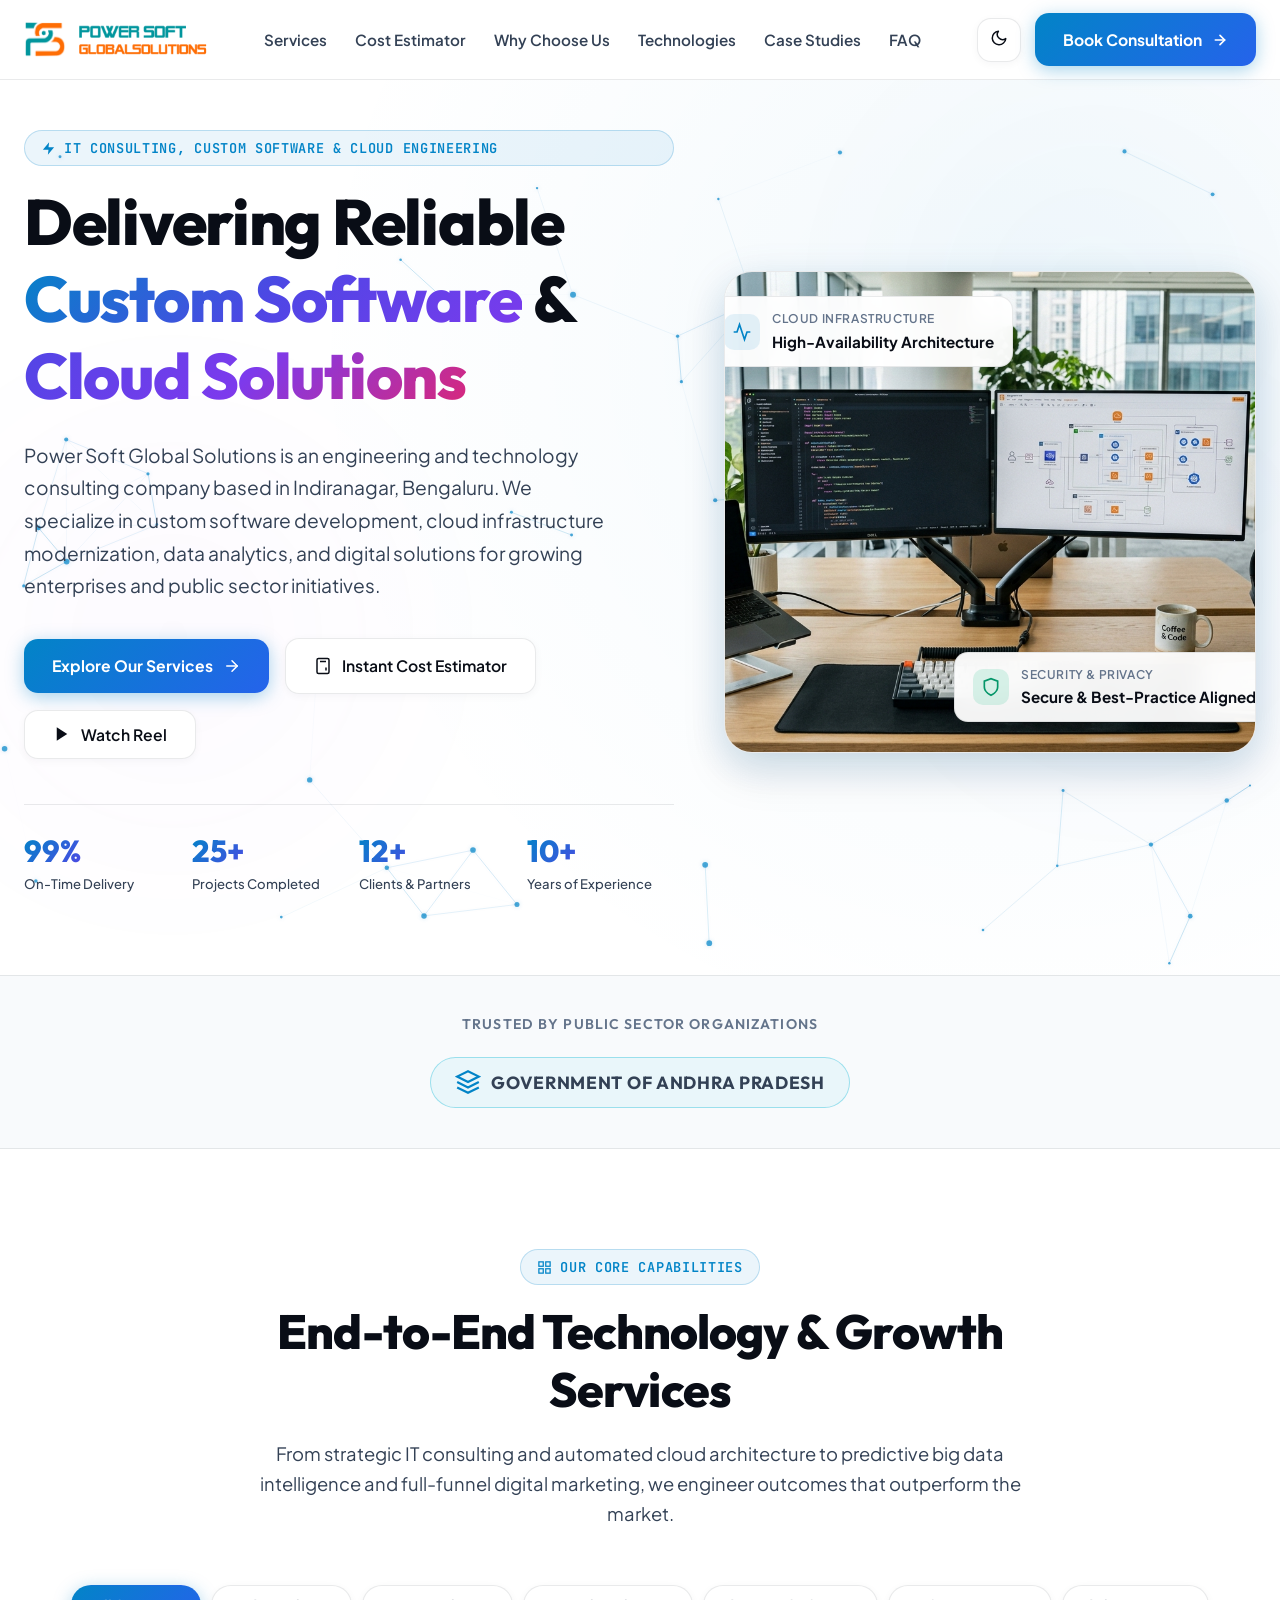
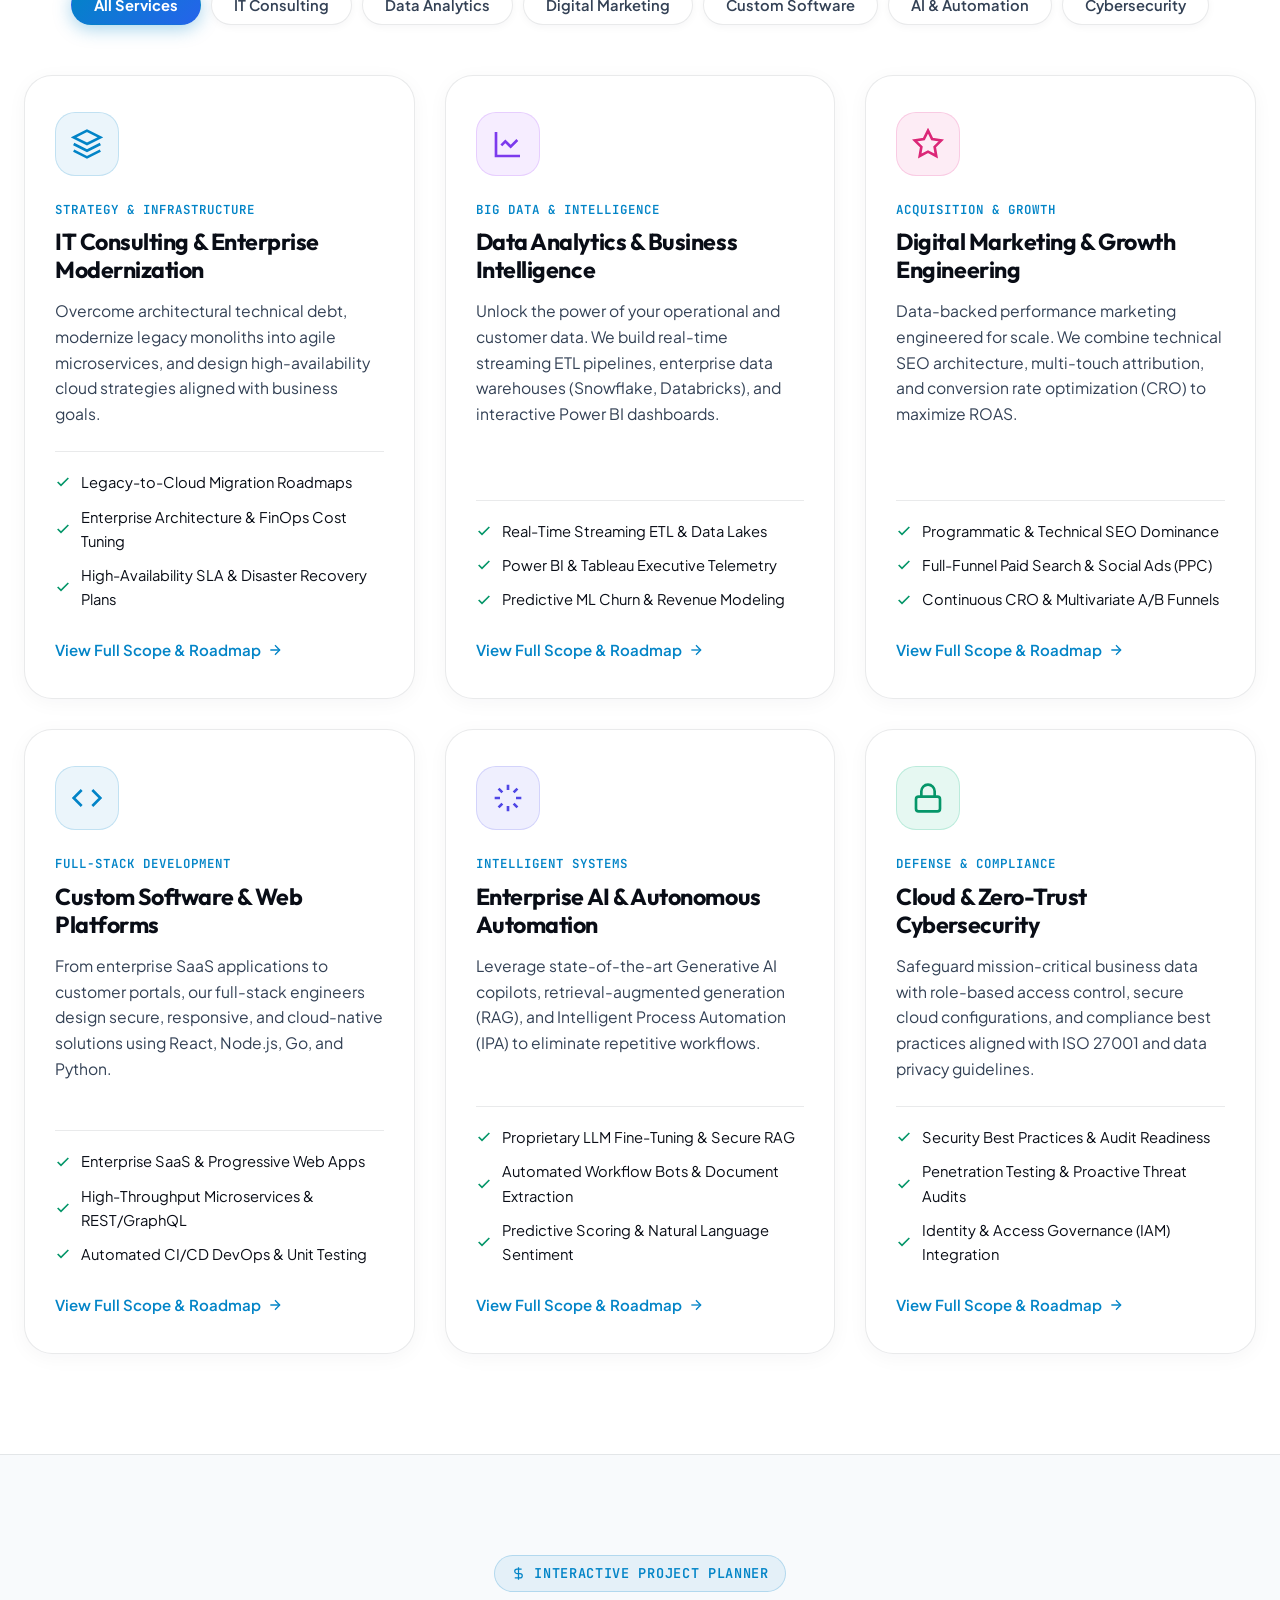
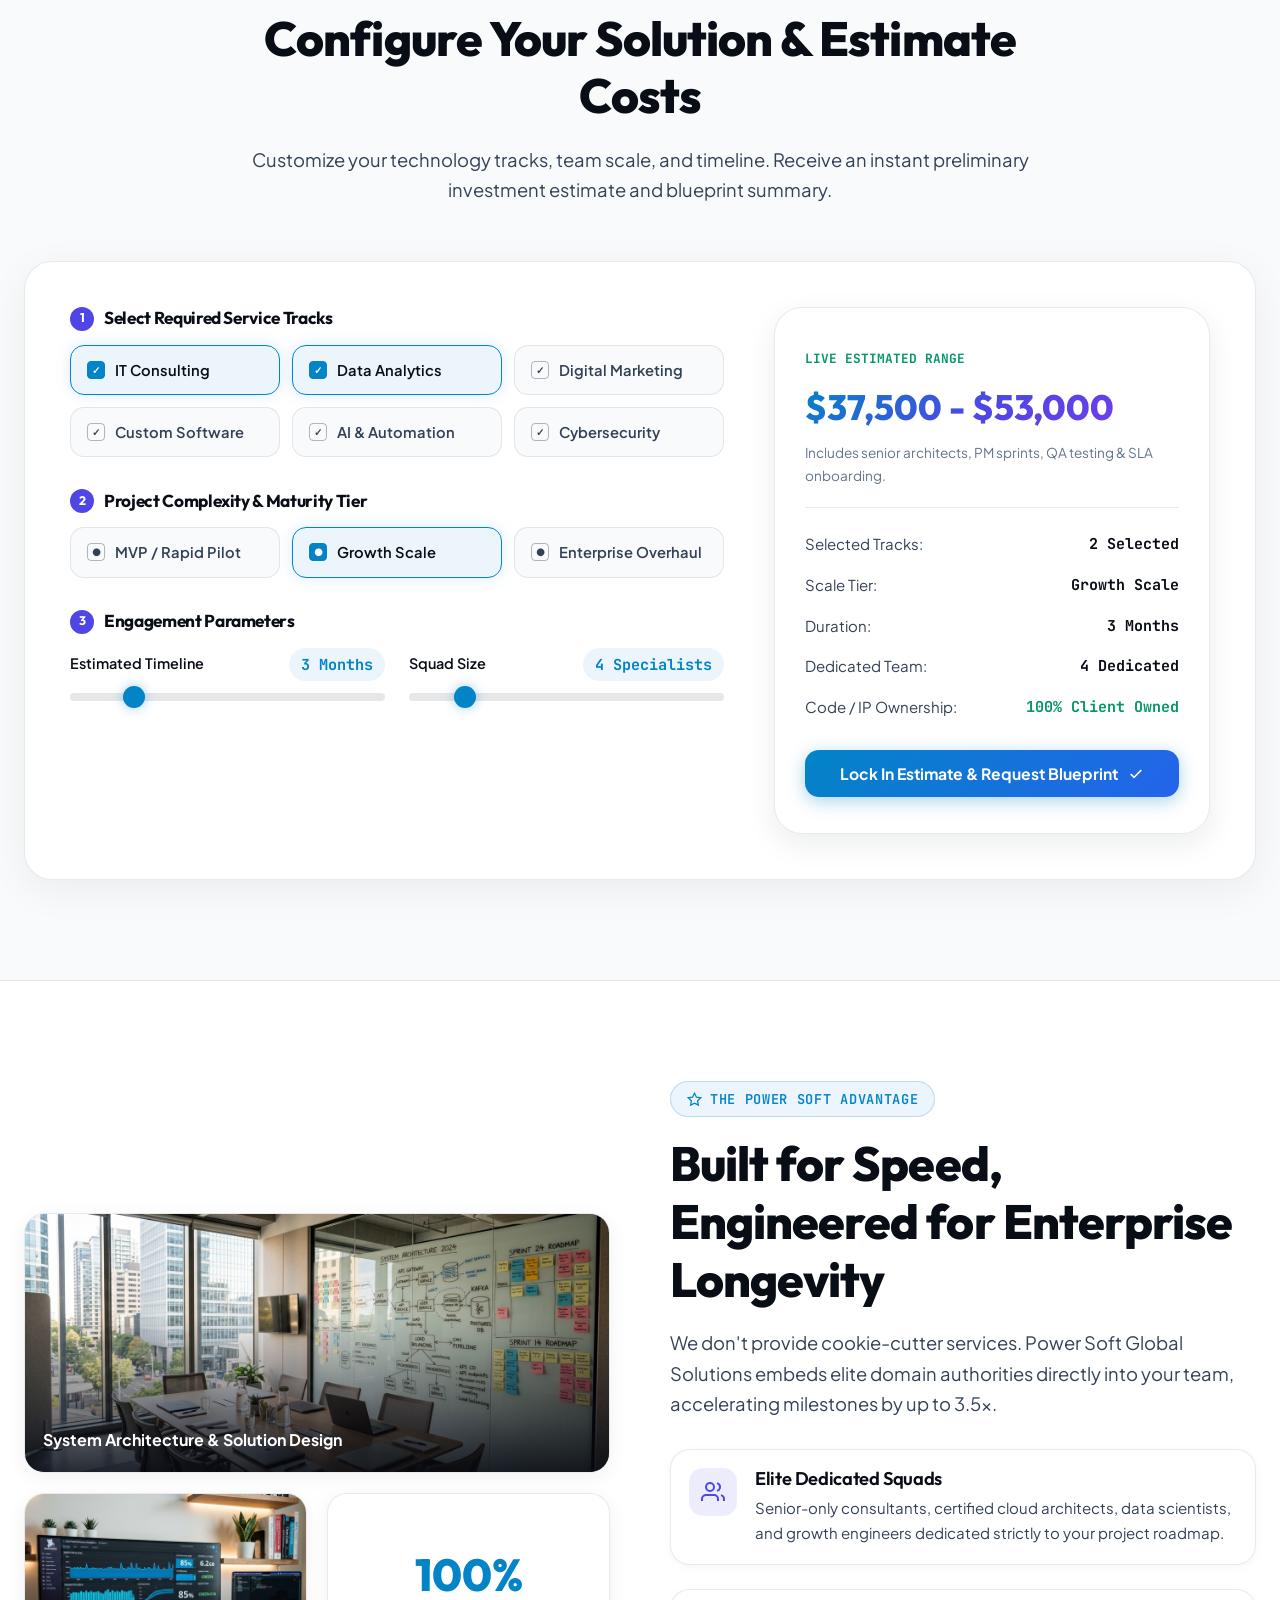
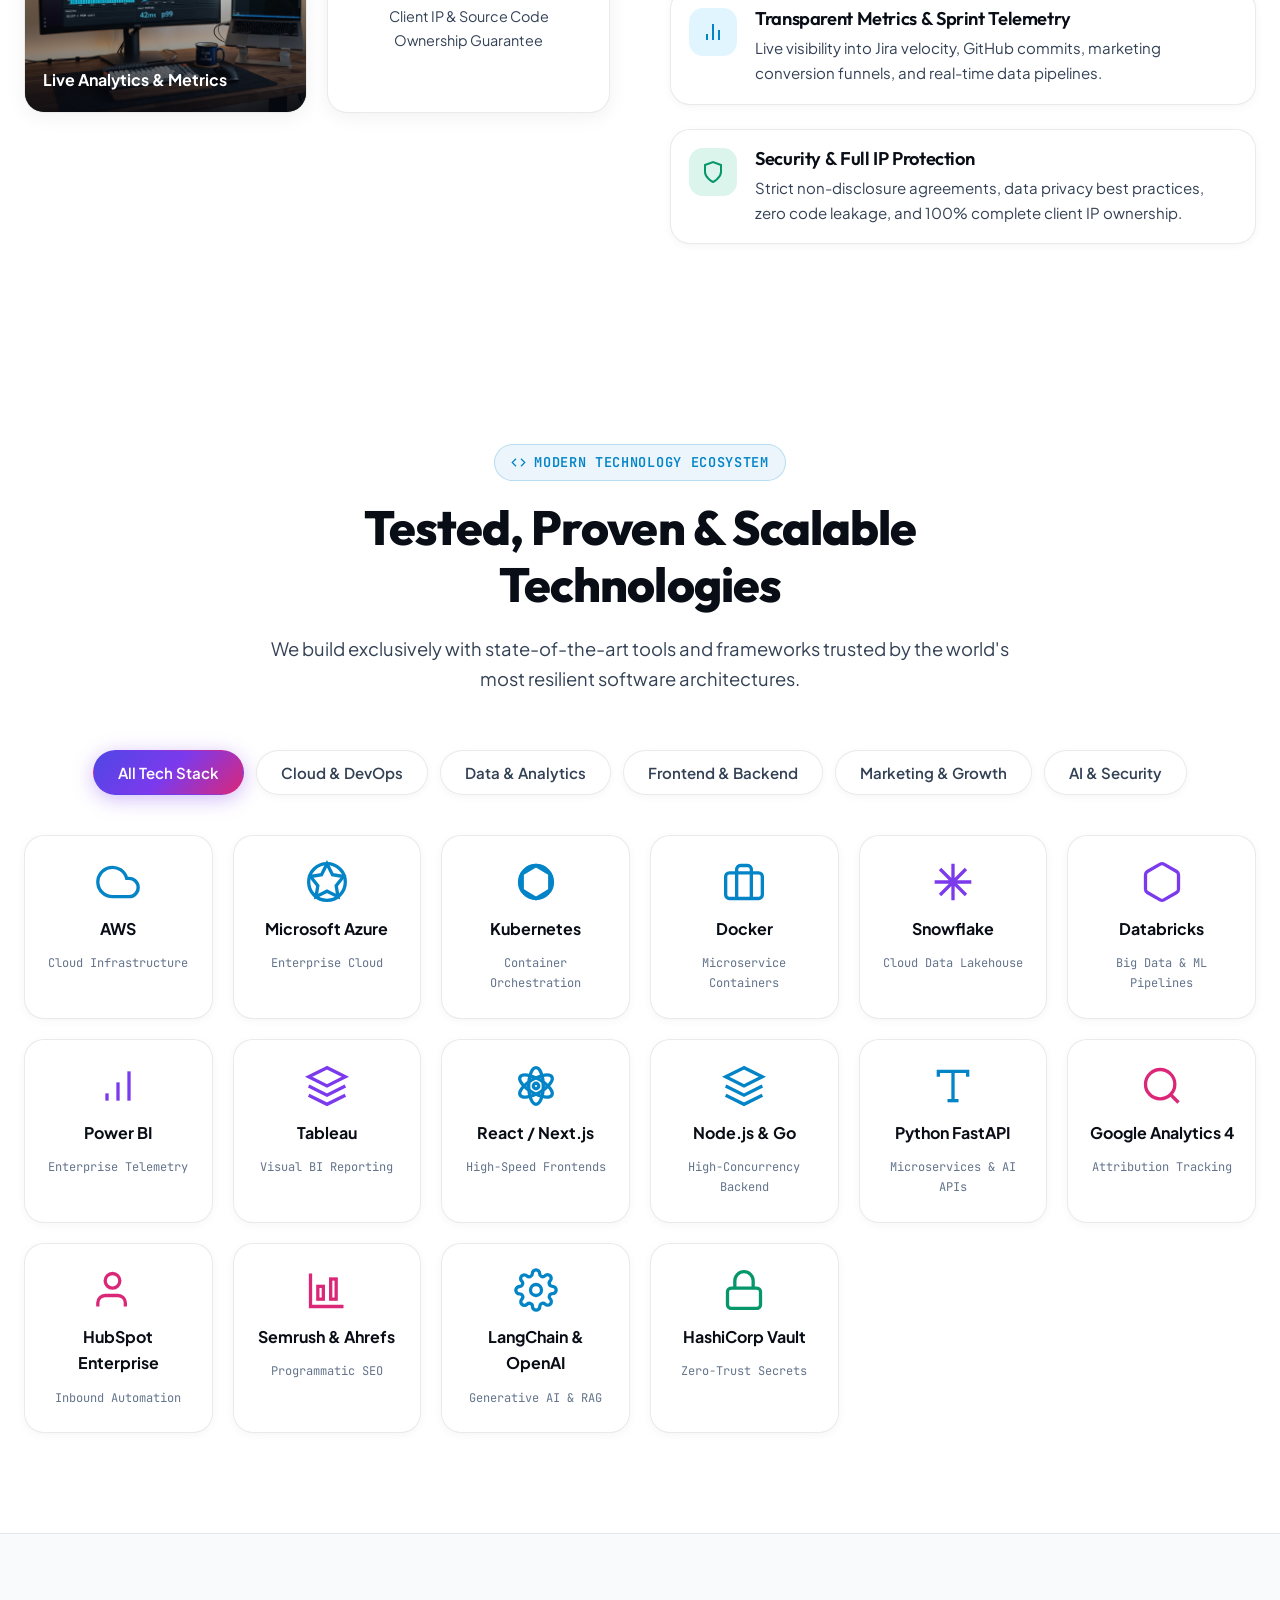
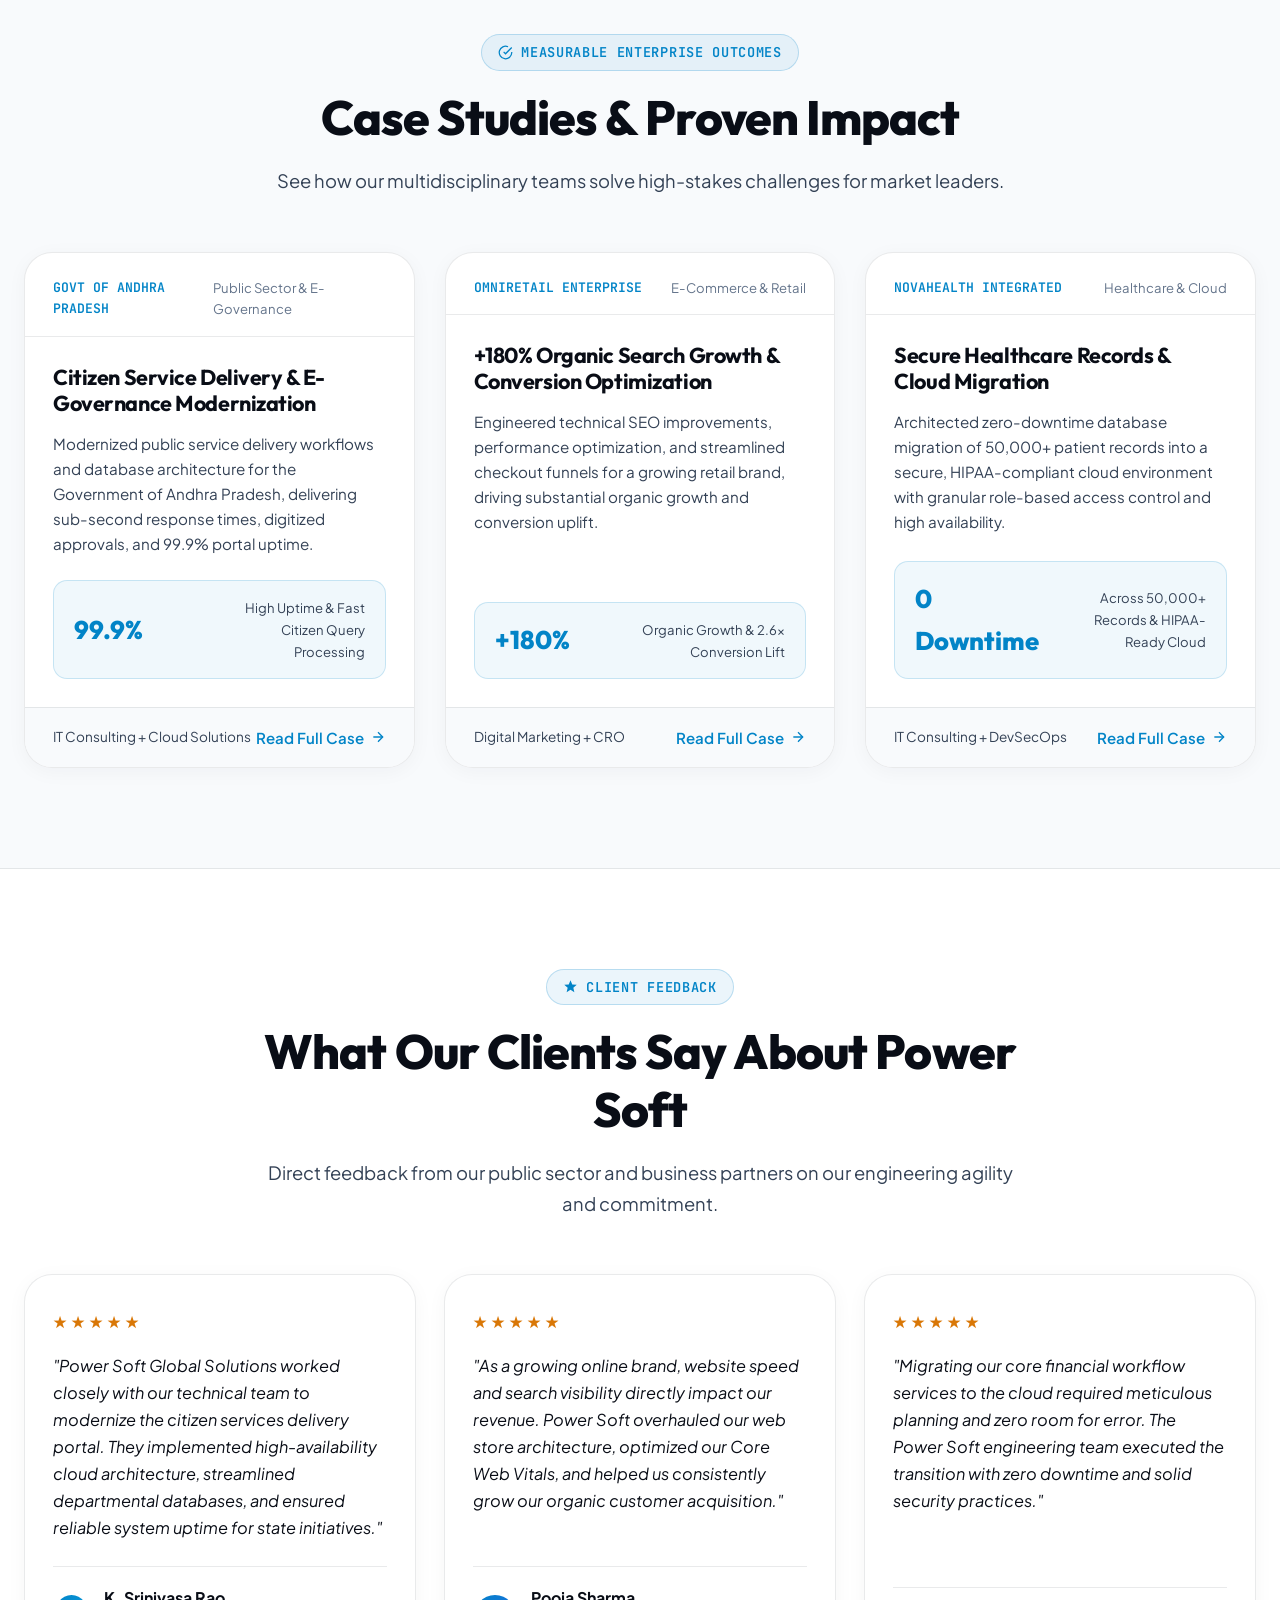
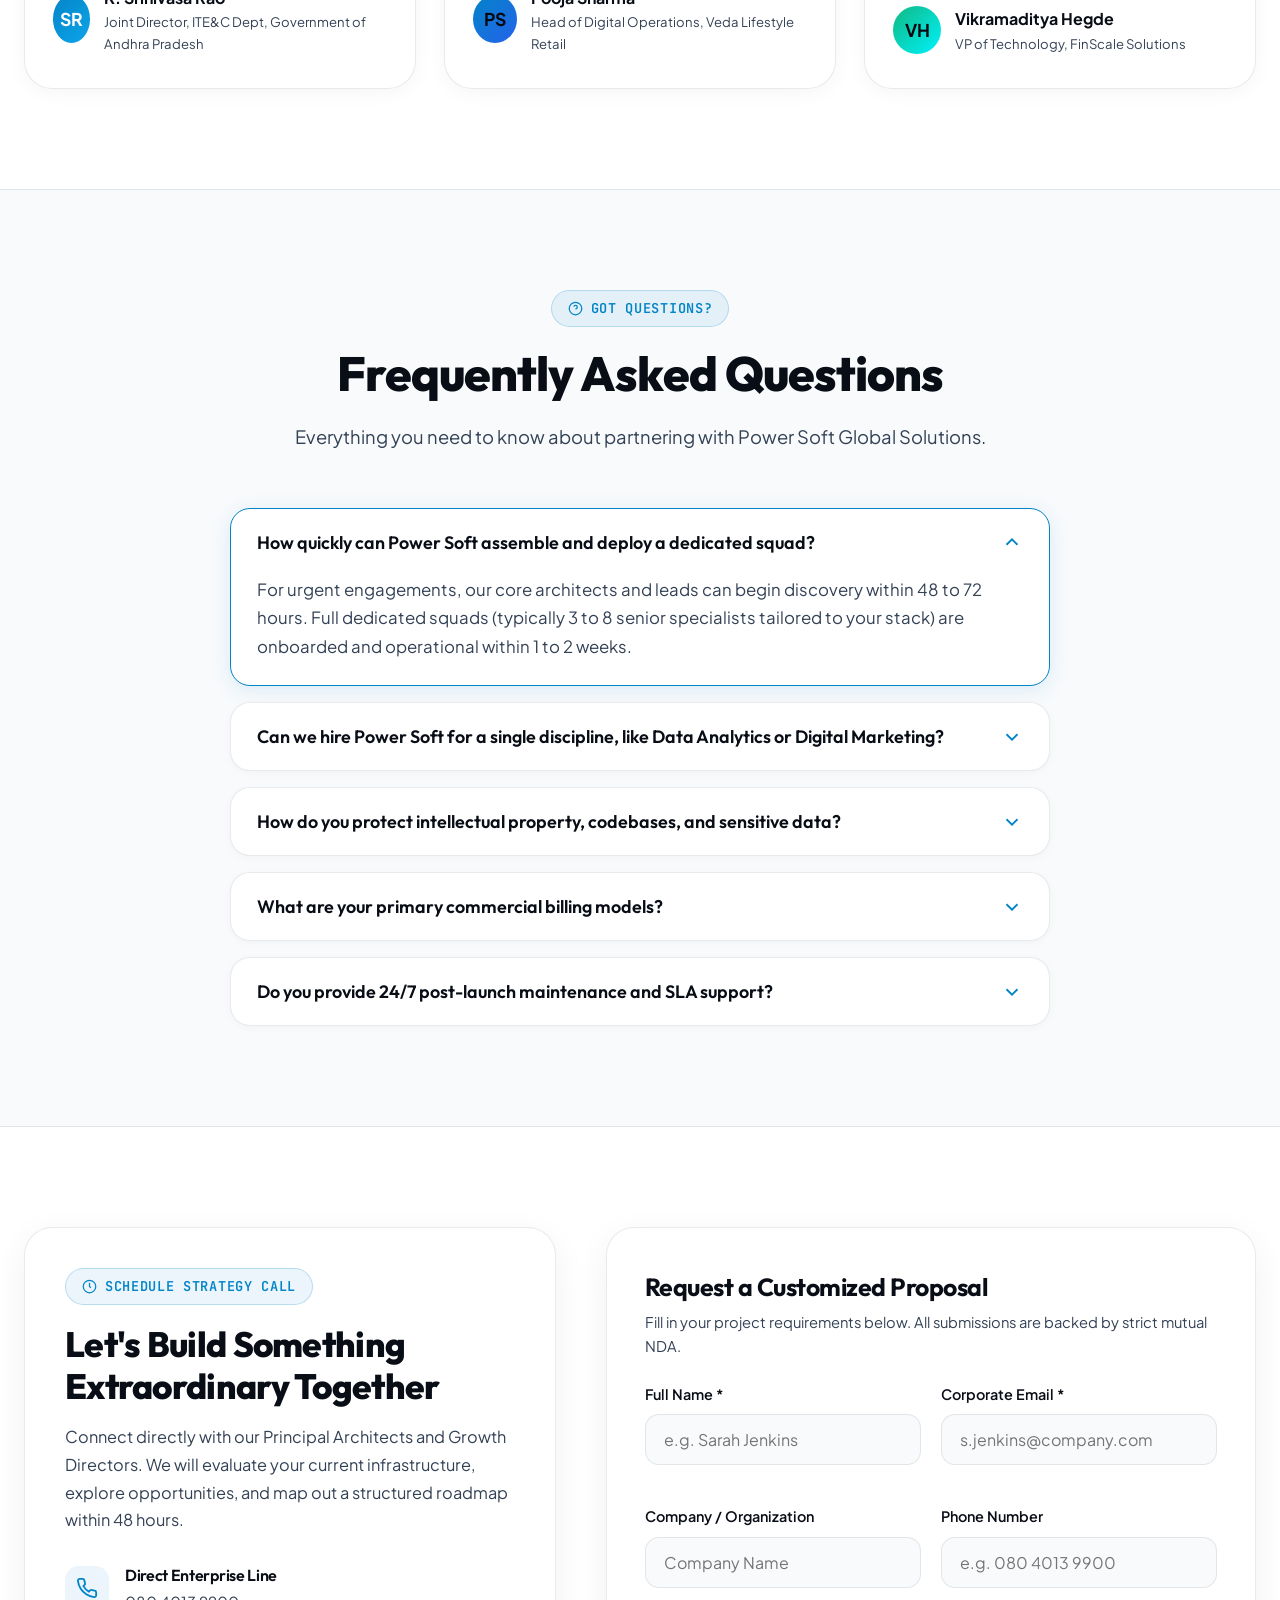
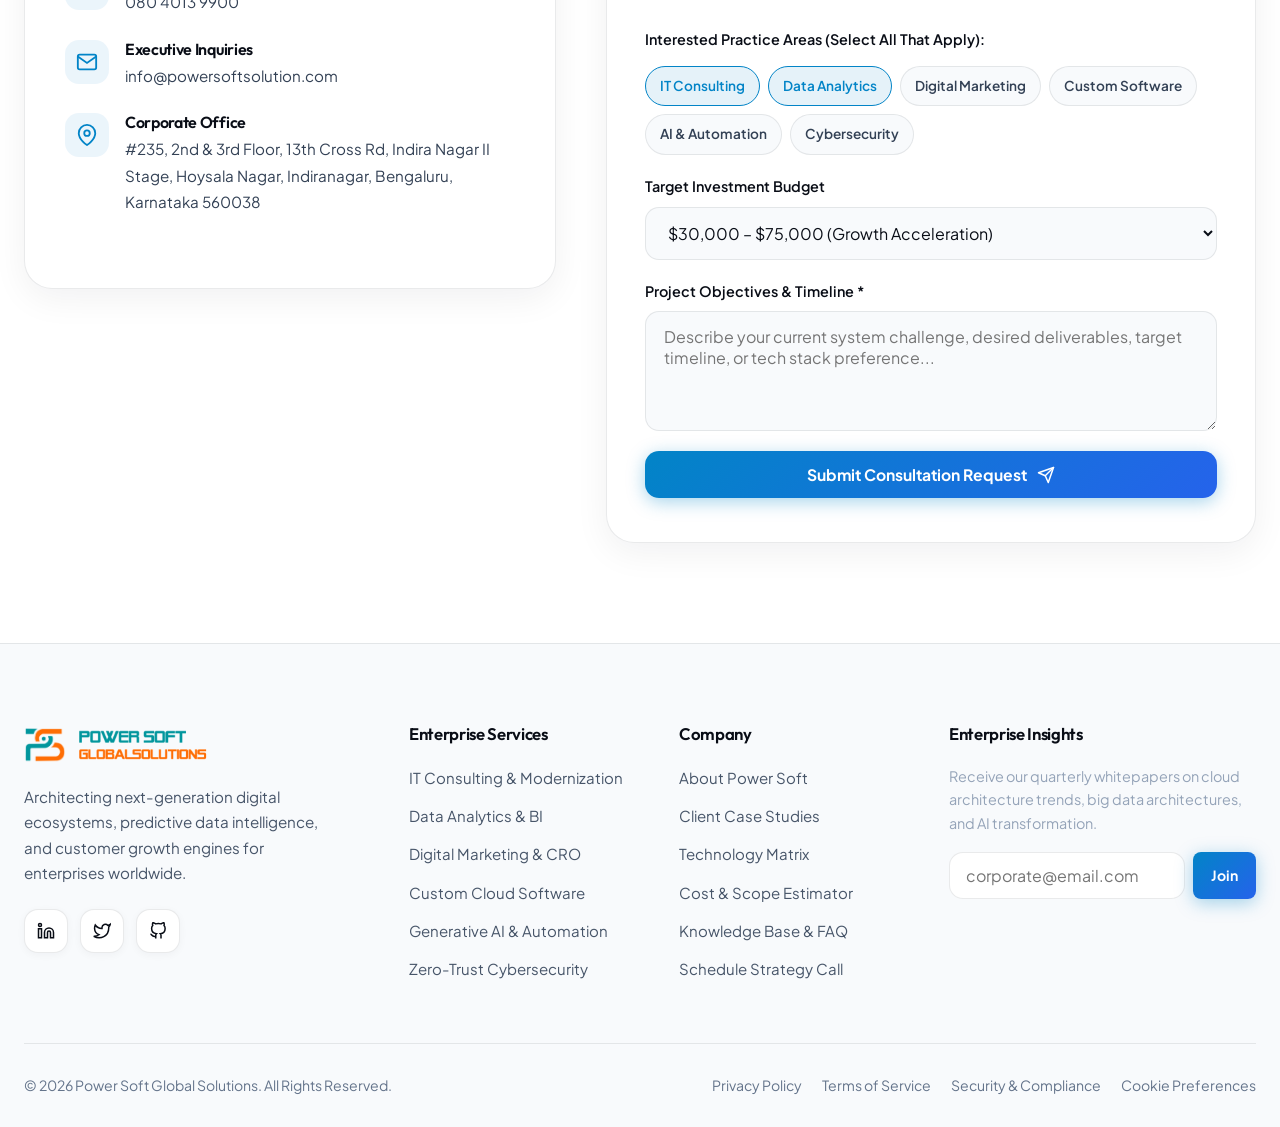
==== commit d156d7bc: "feat: show 10+ years experience and update testimonials with real genuine names" ====
--- a/index.html
+++ b/index.html
@@ -222,8 +222,8 @@
               <span class="stat-label">Clients &amp; Partners</span>
             </div>
             <div class="stat-item">
-              <span class="stat-number" data-target="3" data-suffix="+">0</span>
-              <span class="stat-label">Years of Innovation</span>
+              <span class="stat-number" data-target="10" data-suffix="+">0</span>
+              <span class="stat-label">Years of Experience</span>
             </div>
           </div>
         </div>
@@ -1295,13 +1295,13 @@
               <span>★</span><span>★</span><span>★</span><span>★</span><span>★</span>
             </div>
             <p class="testimonial-quote">
-              "Power Soft Global Solutions successfully modernized our citizen delivery portal architecture with high availability, robust data security, and seamless departmental workflows across state initiatives."
+              "Power Soft Global Solutions worked closely with our technical team to modernize the citizen services delivery portal. They implemented high-availability cloud architecture, streamlined departmental databases, and ensured reliable system uptime for state initiatives."
             </p>
             <div class="testimonial-author">
-              <div class="author-avatar" style="background:linear-gradient(135deg,#0284c7,#0ea5e9); color:#fff; font-weight:700;">AP</div>
+              <div class="author-avatar" style="background:linear-gradient(135deg,#0284c7,#0ea5e9); color:#fff; font-weight:700;">SR</div>
               <div class="author-info">
-                <span class="author-name">Department of Information Technology</span>
-                <span class="author-role">Government of Andhra Pradesh</span>
+                <span class="author-name">K. Srinivasa Rao</span>
+                <span class="author-role">Joint Director, ITE&amp;C Dept, Government of Andhra Pradesh</span>
               </div>
             </div>
           </div>
@@ -1311,14 +1311,13 @@
               <span>★</span><span>★</span><span>★</span><span>★</span><span>★</span>
             </div>
             <p class="testimonial-quote">
-              "Their growth engineering and digital marketing squad tripled our customer acquisition efficiency while
-              cutting our cost-per-acquisition in half. They don't just run ads; they build conversion engines."
+              "As a growing online brand, website speed and search visibility directly impact our revenue. Power Soft overhauled our web store architecture, optimized our Core Web Vitals, and helped us consistently grow our organic customer acquisition."
             </p>
             <div class="testimonial-author">
-              <div class="author-avatar" style="background:var(--gradient-primary); color:#060911;">ER</div>
+              <div class="author-avatar" style="background:var(--gradient-primary); color:#060911; font-weight:700;">PS</div>
               <div class="author-info">
-                <span class="author-name">Elena</span>
-                <span class="author-role">VP of Digital Growth, OmniRetail Brands</span>
+                <span class="author-name">Pooja Sharma</span>
+                <span class="author-role">Head of Digital Operations, Veda Lifestyle Retail</span>
               </div>
             </div>
           </div>
@@ -1328,14 +1327,13 @@
               <span>★</span><span>★</span><span>★</span><span>★</span><span>★</span>
             </div>
             <p class="testimonial-quote">
-              "Migrating a decade-old legacy system seemed terrifying until Power Soft took the helm. Zero downtime,
-              flawless security compliance, and delivered two weeks ahead of schedule. Truly elite IT consultants."
+              "Migrating our core financial workflow services to the cloud required meticulous planning and zero room for error. The Power Soft engineering team executed the transition with zero downtime and solid security practices."
             </p>
             <div class="testimonial-author">
-              <div class="author-avatar" style="background:linear-gradient(135deg, #10b981, #00f2fe);">DK</div>
+              <div class="author-avatar" style="background:linear-gradient(135deg, #10b981, #00f2fe); color:#060911; font-weight:700;">VH</div>
               <div class="author-info">
-                <span class="author-name">David</span>
-                <span class="author-role">Head of Infrastructure, CloudSphere Group</span>
+                <span class="author-name">Vikramaditya Hegde</span>
+                <span class="author-role">VP of Technology, FinScale Solutions</span>
               </div>
             </div>
           </div>
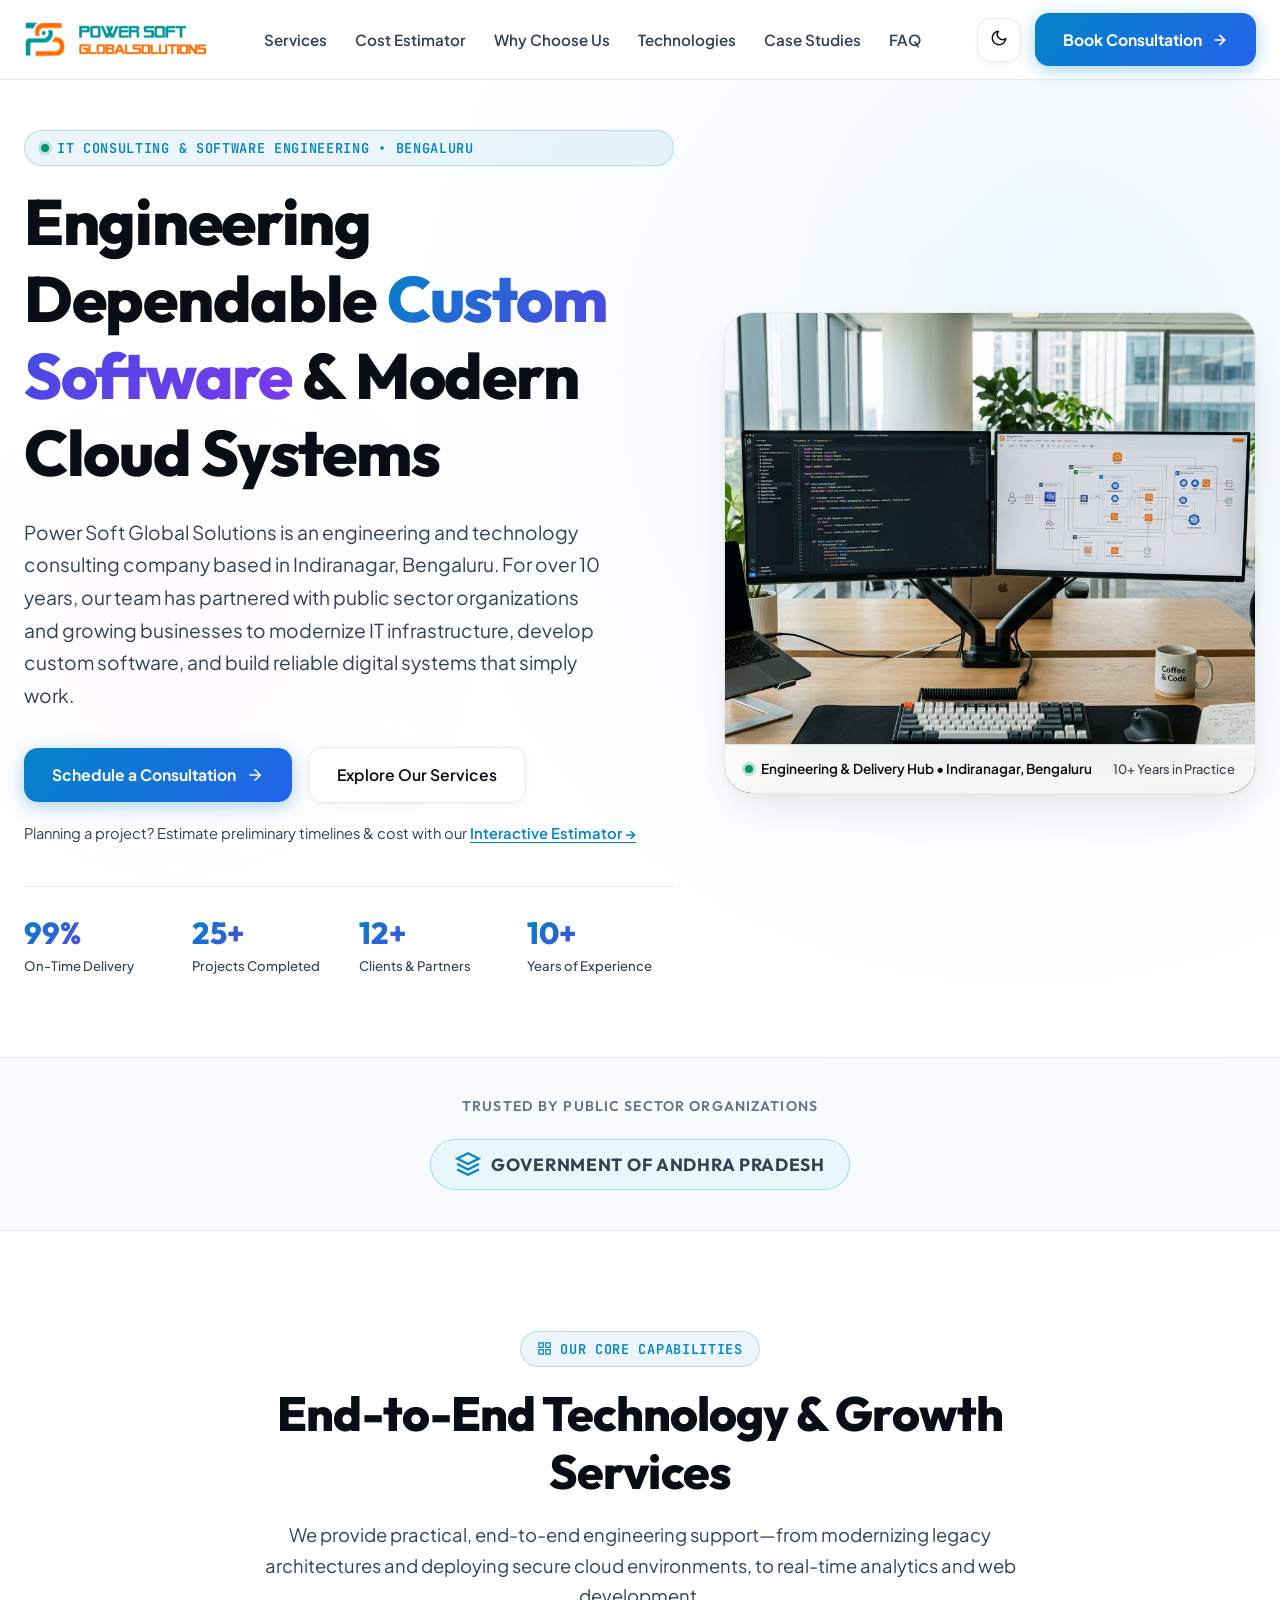
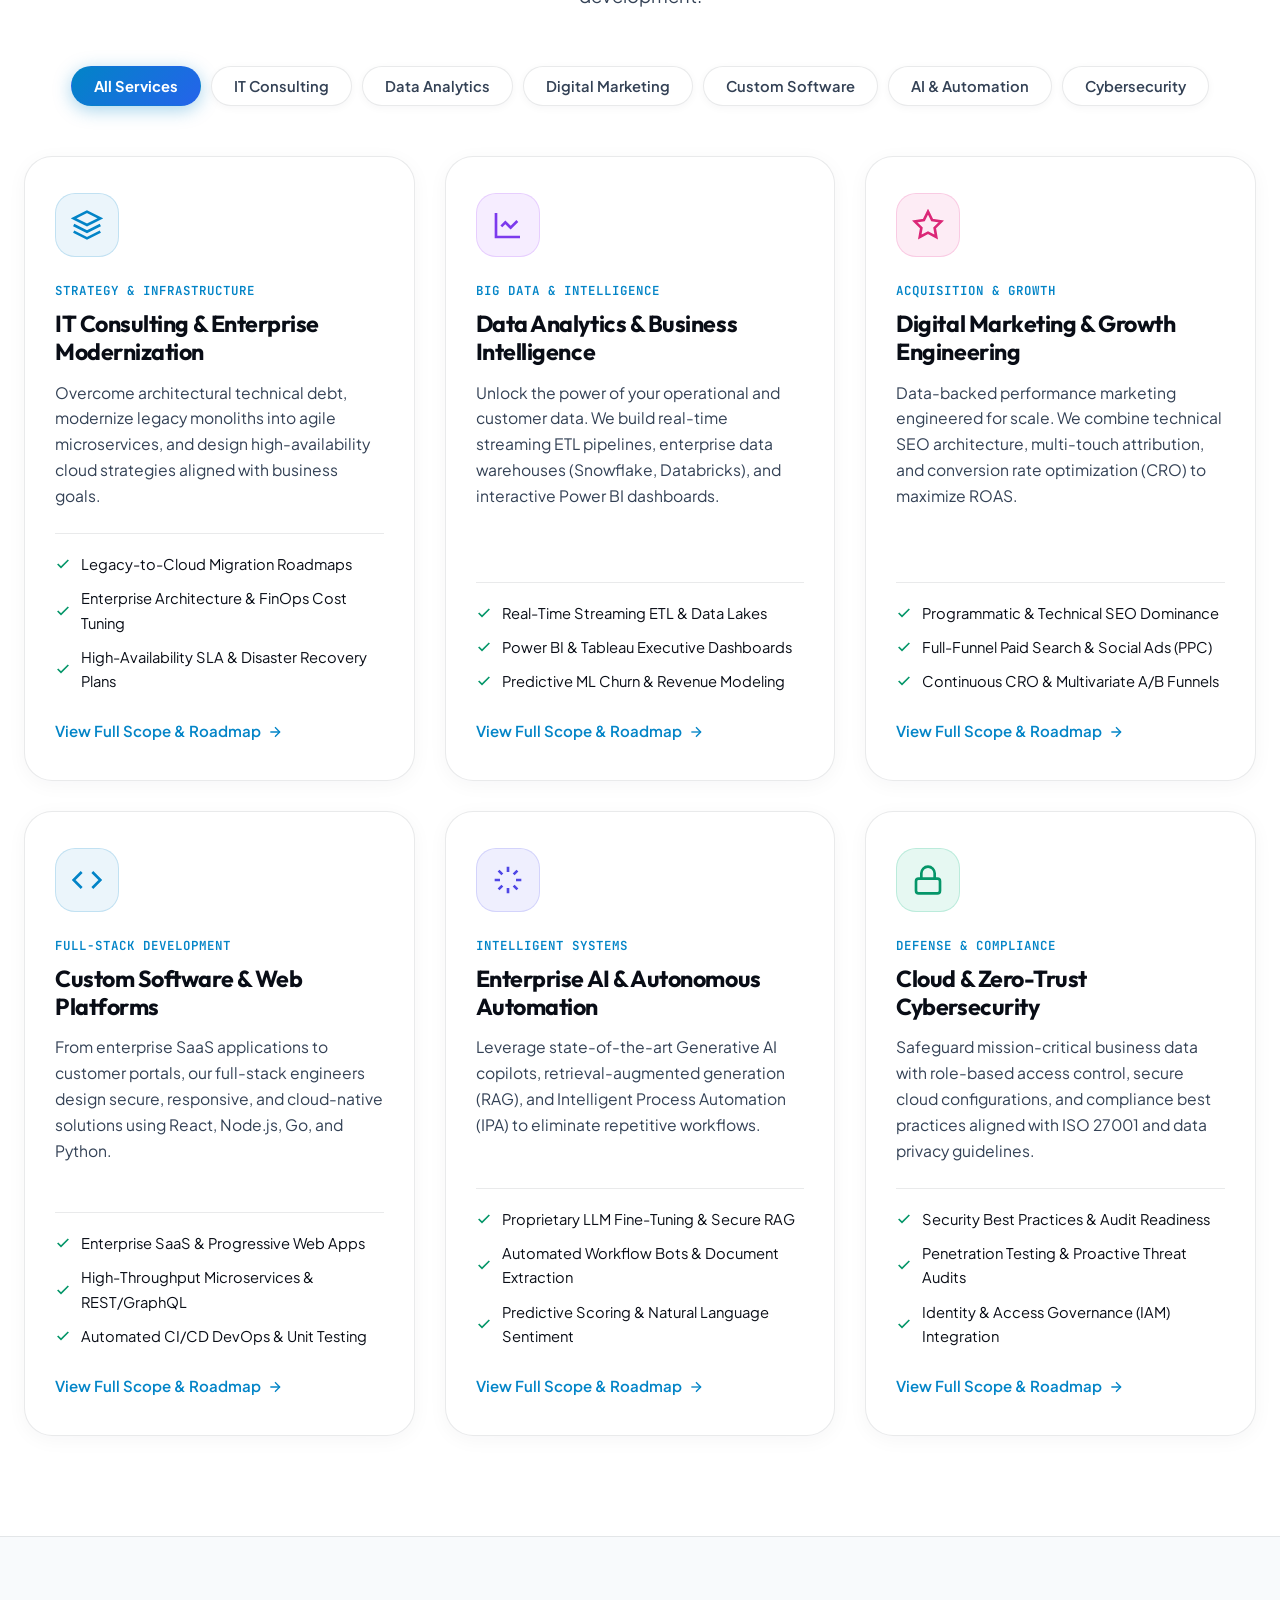
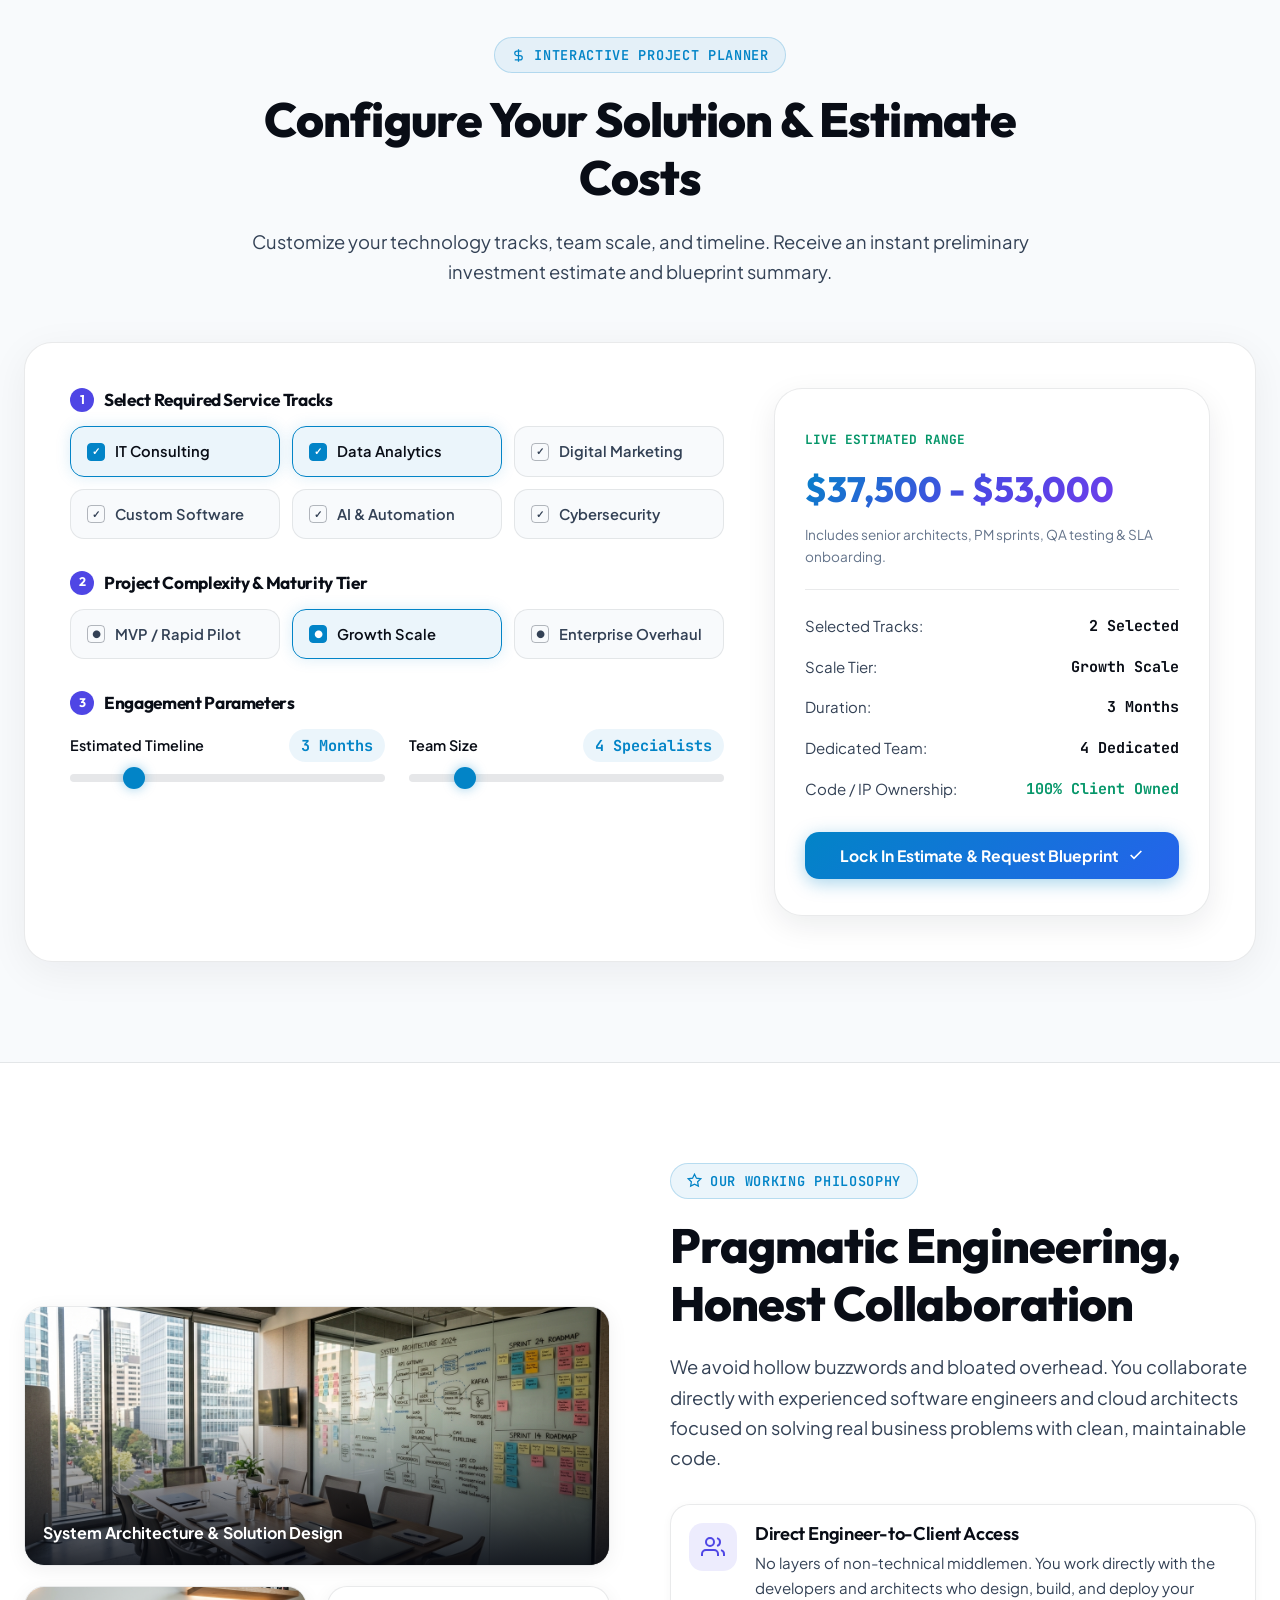
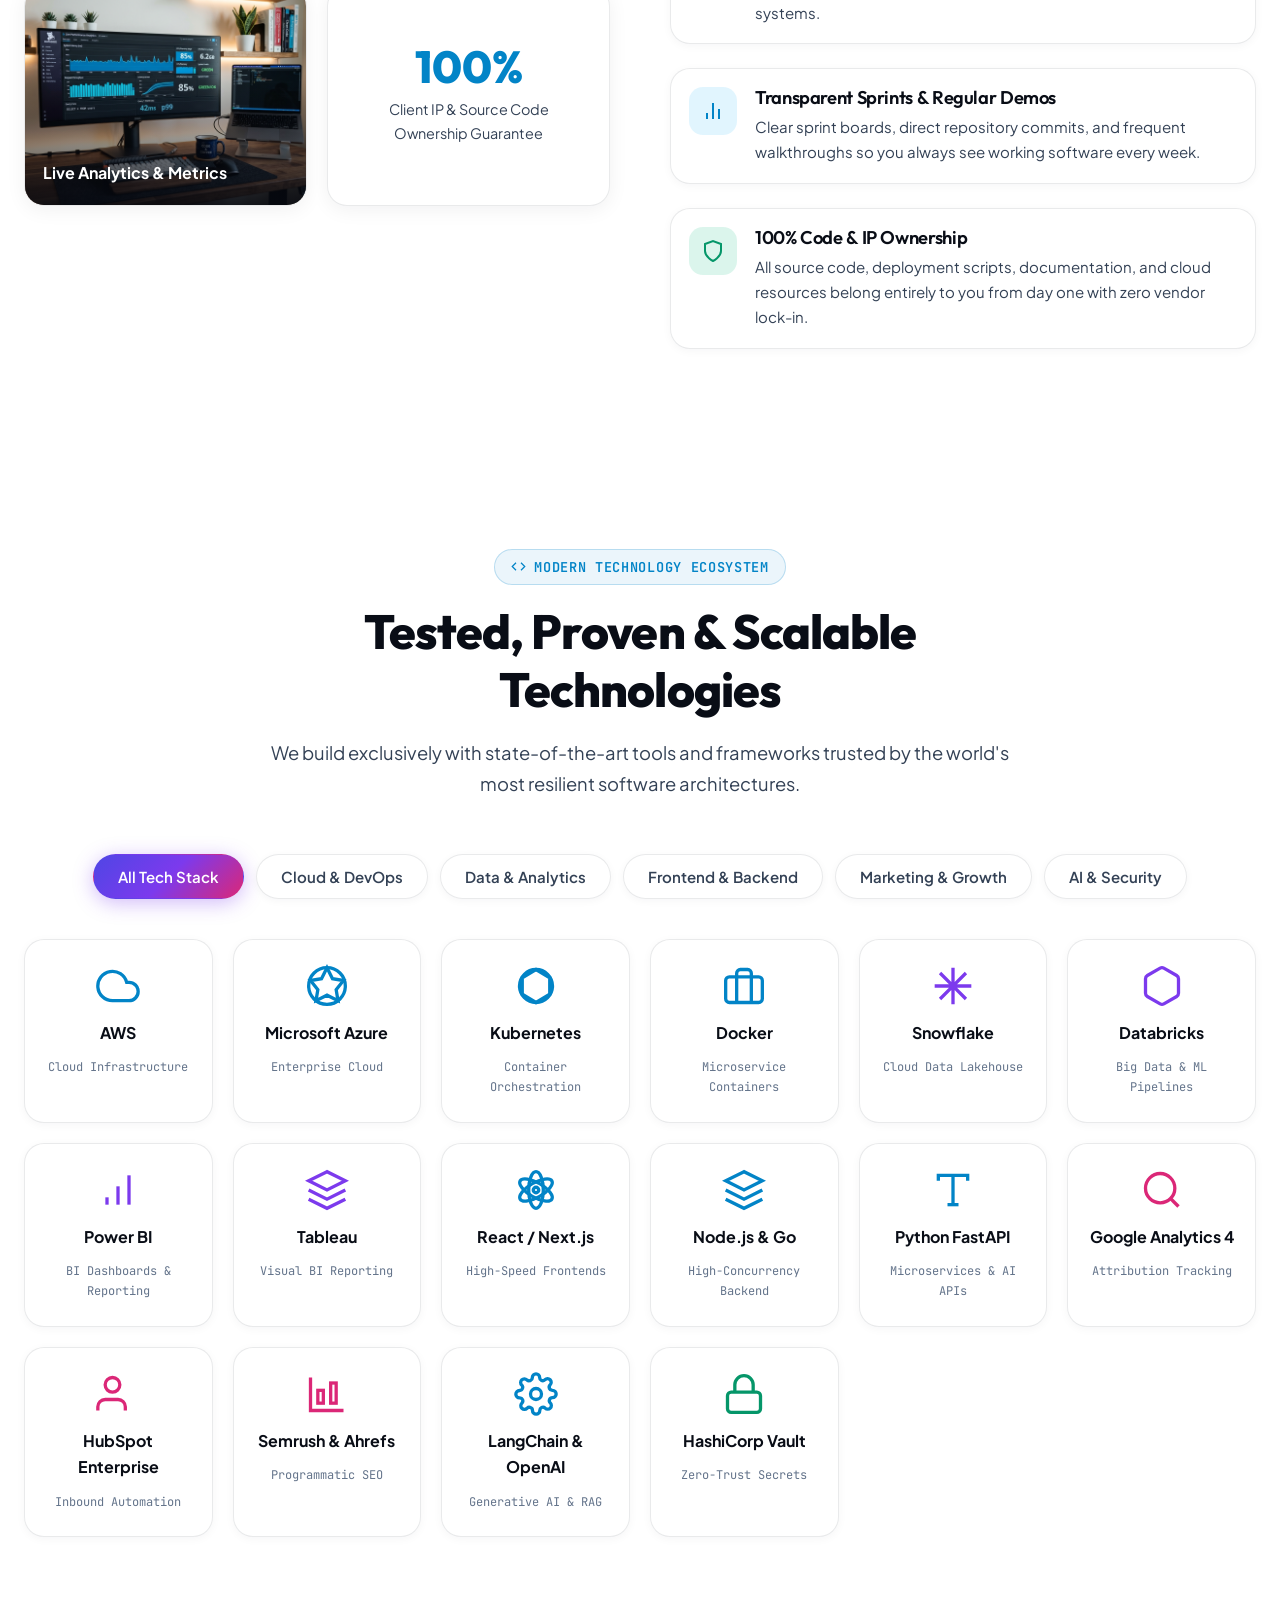
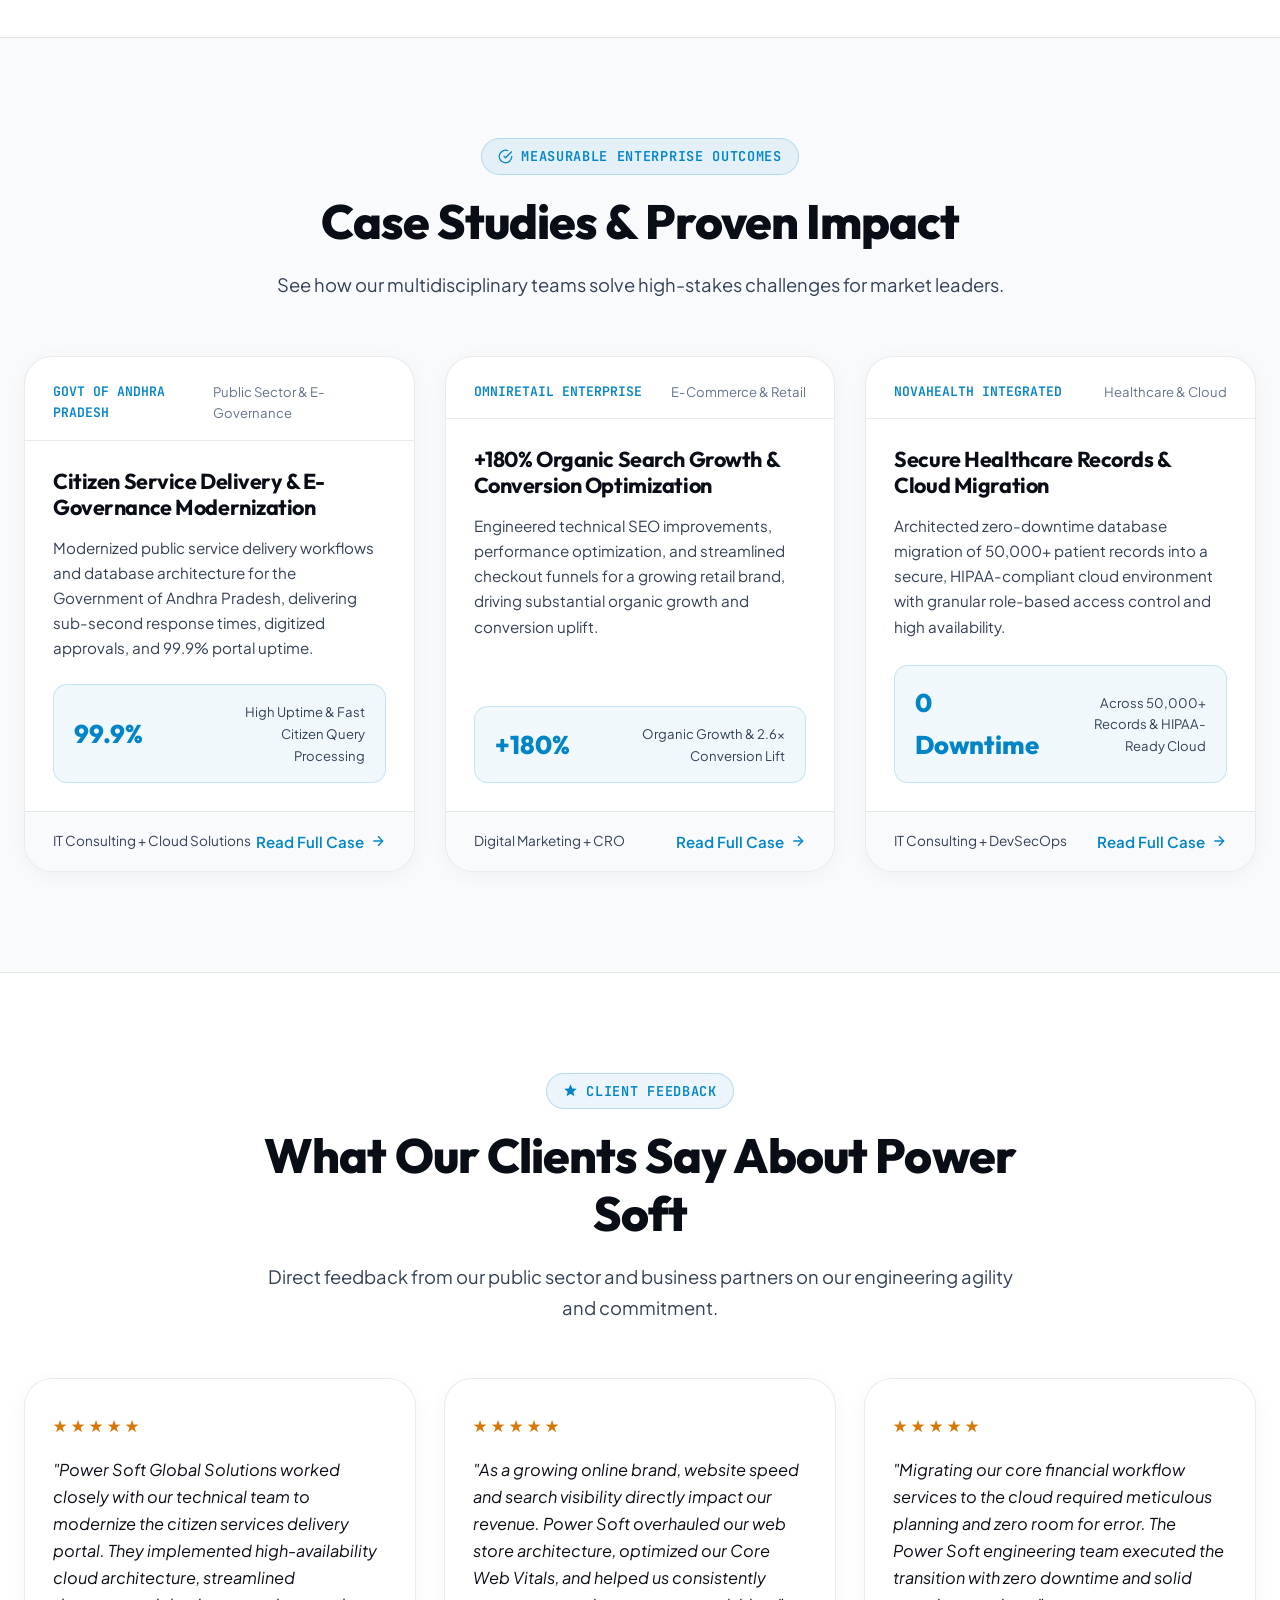
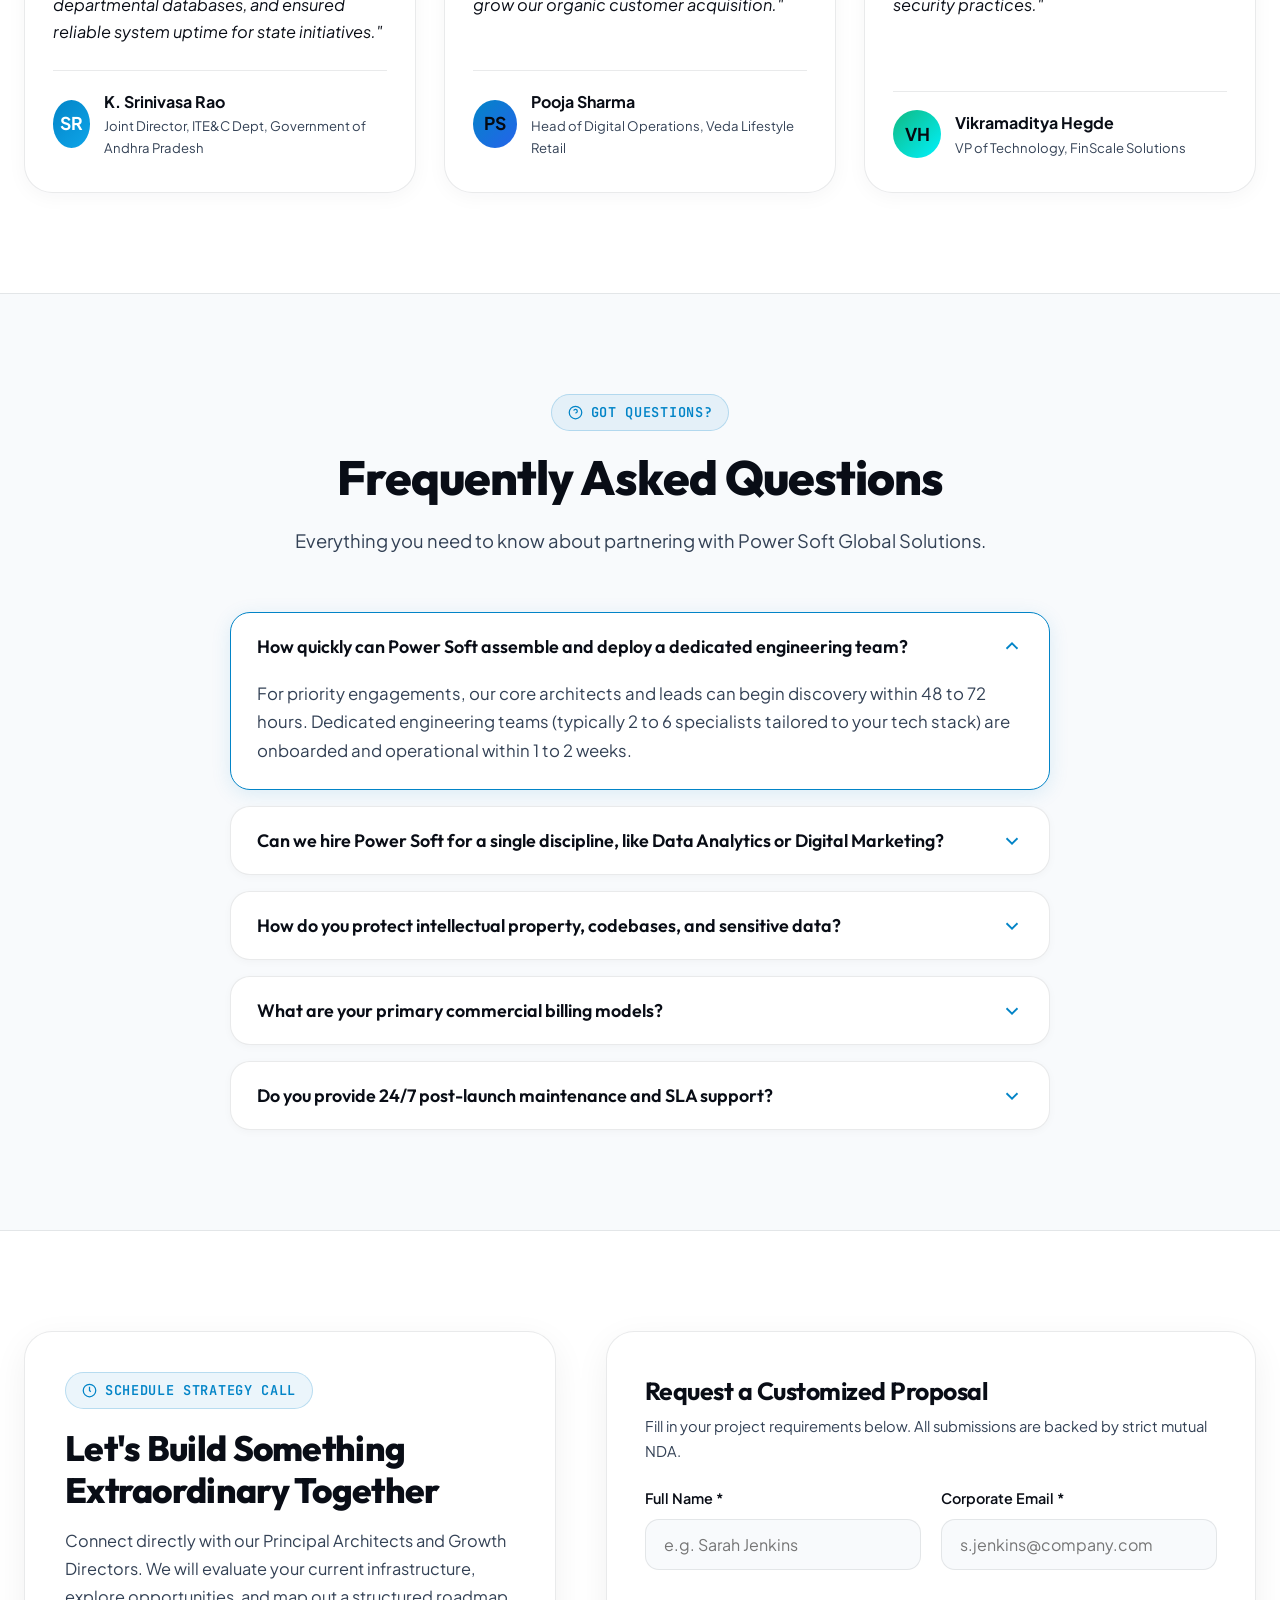
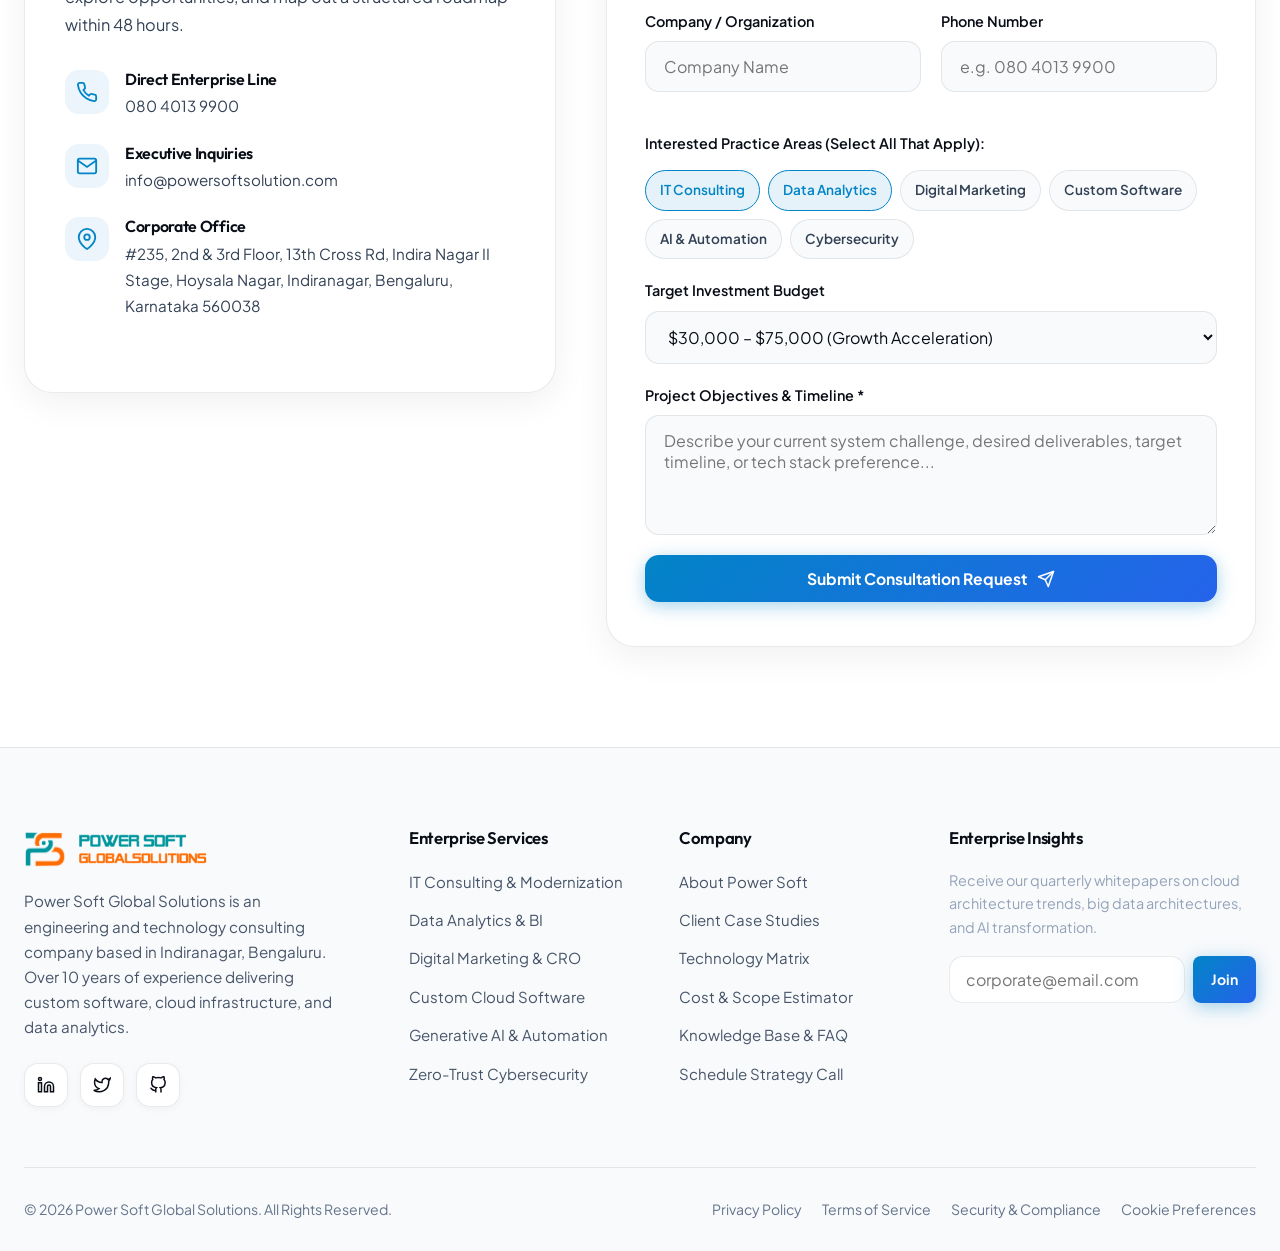
==== commit c4259c4e: "design: humanize website design, remove AI tropes, refine typography and layout" ====
--- a/index.html
+++ b/index.html
@@ -20,16 +20,16 @@
   <meta property="og:url" content="https://powersoftglobalsolutions.com/">
   <meta property="og:title" content="Power Soft Global Solutions | IT Consulting, Data Analytics & Digital Marketing">
   <meta property="og:description"
-    content="Empowering global enterprises with cutting-edge IT consulting, predictive data analytics, and high-impact digital marketing.">
+    content="Power Soft Global Solutions provides IT consulting, custom software development, cloud infrastructure, and data analytics based in Indiranagar, Bengaluru. Over 10 years of engineering experience.">
   <meta property="og:image" content="assets/images/hero-tech.jpg">
 
   <!-- Twitter -->
   <meta property="twitter:card" content="summary_large_image">
   <meta property="twitter:url" content="https://powersoftglobalsolutions.com/">
   <meta property="twitter:title"
-    content="Power Soft Global Solutions | IT Consulting, Data Analytics & Digital Marketing">
+    content="Power Soft Global Solutions | IT Consulting, Custom Software & Cloud Systems">
   <meta property="twitter:description"
-    content="Empowering global enterprises with cutting-edge IT consulting, predictive data analytics, and high-impact digital marketing.">
+    content="Power Soft Global Solutions provides IT consulting, custom software development, cloud infrastructure, and data analytics based in Indiranagar, Bengaluru. Over 10 years of engineering experience.">
   <meta property="twitter:image" content="assets/images/hero-tech.jpg">
 
   <!-- Favicon -->
@@ -154,57 +154,39 @@
          Hero Section
          ========================================================================== -->
     <section class="hero-section" id="hero">
-      <canvas id="hero-canvas" aria-hidden="true"></canvas>
       <div class="container hero-grid">
         <!-- Hero Left Content -->
         <div class="hero-content">
           <div class="badge-tag">
-            <svg xmlns="http://www.w3.org/2000/svg" viewBox="0 0 24 24" fill="currentColor">
-              <path d="M13 2L3 14h9l-1 8 10-12h-9l1-8z" />
-            </svg>
-            <span>IT Consulting, Custom Software &amp; Cloud Engineering</span>
+            <span class="badge-status-dot"></span>
+            <span>IT Consulting &amp; Software Engineering &bull; Bengaluru</span>
           </div>
 
           <h1 class="hero-title">
-            Delivering Reliable <span class="text-gradient">Custom Software</span> &amp; <span
-              class="text-gradient-purple">Cloud Solutions</span>
+            Engineering Dependable <span class="text-gradient">Custom Software</span> &amp; Modern Cloud Systems
           </h1>
 
           <p class="hero-description">
-            Power Soft Global Solutions is an engineering and technology consulting company based in Indiranagar, Bengaluru. We specialize in custom software development, cloud infrastructure modernization, data analytics, and digital solutions for growing enterprises and public sector initiatives.
+            Power Soft Global Solutions is an engineering and technology consulting company based in Indiranagar, Bengaluru. For over 10 years, our team has partnered with public sector organizations and growing businesses to modernize IT infrastructure, develop custom software, and build reliable digital systems that simply work.
           </p>
 
           <div class="hero-actions">
-            <a href="#services" class="btn btn-primary" id="heroExploreBtn">
-              <span>Explore Our Services</span>
+            <a href="#contact" class="btn btn-primary" id="heroContactBtn">
+              <span>Schedule a Consultation</span>
               <svg xmlns="http://www.w3.org/2000/svg" width="18" height="18" viewBox="0 0 24 24" fill="none"
                 stroke="currentColor" stroke-width="2" stroke-linecap="round" stroke-linejoin="round">
                 <path d="M5 12h14"></path>
                 <path d="m12 5 7 7-7 7"></path>
               </svg>
             </a>
-            <a href="#estimator" class="btn btn-secondary" id="heroEstimatorBtn">
-              <svg xmlns="http://www.w3.org/2000/svg" width="18" height="18" viewBox="0 0 24 24" fill="none"
-                stroke="currentColor" stroke-width="2">
-                <rect x="4" y="2" width="16" height="20" rx="2"></rect>
-                <line x1="8" y1="6" x2="16" y2="6"></line>
-                <line x1="16" y1="14" x2="16" y2="18"></line>
-                <path d="M16 10h.01"></path>
-                <path d="M12 10h.01"></path>
-                <path d="M8 10h.01"></path>
-                <path d="M12 14h.01"></path>
-                <path d="M8 14h.01"></path>
-                <path d="M12 18h.01"></path>
-                <path d="M8 18h.01"></path>
-              </svg>
-              <span>Instant Cost Estimator</span>
+            <a href="#services" class="btn btn-secondary" id="heroExploreBtn">
+              <span>Explore Our Services</span>
             </a>
-            <button class="btn btn-secondary" id="watchOverviewBtn" aria-label="Watch Platform Overview">
-              <svg xmlns="http://www.w3.org/2000/svg" width="18" height="18" viewBox="0 0 24 24" fill="currentColor">
-                <polygon points="5 3 19 12 5 21 5 3"></polygon>
-              </svg>
-              <span>Watch Reel</span>
-            </button>
+          </div>
+
+          <div class="hero-subtext">
+            <span>Planning a project? Estimate preliminary timelines &amp; cost with our </span>
+            <a href="#estimator" class="hero-inline-link">Interactive Estimator &rarr;</a>
           </div>
 
           <!-- Hero Metrics & Counters -->
@@ -233,32 +215,12 @@
           <div class="hero-card-frame">
             <img src="assets/images/hero-tech.jpg" alt="Power Soft Global Solutions Cloud Engineering and Code Workstation"
               class="hero-card-image" loading="eager" width="900" height="500">
-
-            <!-- Live Telemetry Floating Badges -->
-            <div class="telemetry-chip chip-top-left">
-              <div class="chip-icon">
-                <svg xmlns="http://www.w3.org/2000/svg" width="20" height="20" viewBox="0 0 24 24" fill="none"
-                  stroke="currentColor" stroke-width="2">
-                  <polyline points="22 12 18 12 15 21 9 3 6 12 2 12"></polyline>
-                </svg>
-              </div>
-              <div class="chip-info">
-                <span class="chip-title">Cloud Infrastructure</span>
-                <span class="chip-value">High-Availability Architecture</span>
-              </div>
-            </div>
-
-            <div class="telemetry-chip chip-bottom-right">
-              <div class="chip-icon" style="background:rgba(16,185,129,0.15); color:var(--accent-emerald);">
-                <svg xmlns="http://www.w3.org/2000/svg" width="20" height="20" viewBox="0 0 24 24" fill="none"
-                  stroke="currentColor" stroke-width="2">
-                  <path d="M12 22s8-4 8-10V5l-8-3-8 3v7c0 6 8 10 8 10z"></path>
-                </svg>
-              </div>
-              <div class="chip-info">
-                <span class="chip-title">Security & Privacy</span>
-                <span class="chip-value">Secure & Best-Practice Aligned</span>
-              </div>
+            <div class="hero-card-caption">
+              <div class="caption-location">
+                <span class="pulse-indicator"></span>
+                <span>Engineering &amp; Delivery Hub &bull; Indiranagar, Bengaluru</span>
+              </div>
+              <span class="caption-tag">10+ Years in Practice</span>
             </div>
           </div>
         </div>
@@ -300,10 +262,9 @@
             </svg>
             <span>Our Core Capabilities</span>
           </div>
-          <h2 class="section-title">End-to-End Technology & Growth Services</h2>
+          <h2 class="section-title">End-to-End Technology &amp; Growth Services</h2>
           <p class="section-subtitle">
-            From strategic IT consulting and automated cloud architecture to predictive big data intelligence and
-            full-funnel digital marketing, we engineer outcomes that outperform the market.
+            We provide practical, end-to-end engineering support—from modernizing legacy architectures and deploying secure cloud environments, to real-time analytics and web development.
           </p>
         </header>
 
@@ -402,7 +363,7 @@
                   stroke-width="2.5">
                   <polyline points="20 6 9 17 4 12"></polyline>
                 </svg>
-                <span>Power BI & Tableau Executive Telemetry</span>
+                <span>Power BI & Tableau Executive Dashboards</span>
               </li>
               <li class="service-feature-item">
                 <svg xmlns="http://www.w3.org/2000/svg" viewBox="0 0 24 24" fill="none" stroke="currentColor"
@@ -782,11 +743,11 @@
 
                   <div class="slider-container">
                     <div class="slider-labels">
-                      <label for="estimatorTeam" style="font-weight:600; font-size:0.9rem;">Squad Size</label>
+                      <label for="estimatorTeam" style="font-weight:600; font-size:0.9rem;">Team Size</label>
                       <span class="slider-val-badge" id="teamVal">4 Specialists</span>
                     </div>
                     <input type="range" id="estimatorTeam" class="custom-range" min="2" max="15" value="4"
-                      aria-label="Dedicated squad size">
+                      aria-label="Dedicated team size">
                   </div>
                 </div>
               </div>
@@ -880,15 +841,13 @@
                 stroke-width="2">
                 <path d="M12 2l3.09 6.26L22 9.27l-5 4.87 1.18 6.88L12 17.77l-6.18 3.25L7 14.14 2 9.27l6.91-1.01L12 2z">
                 </path>
-              </svg>
-              <span>The Power Soft Advantage</span>
-            </div>
-
-            <h2 class="section-title">Built for Speed, Engineered for Enterprise Longevity</h2>
+               <span>Our Working Philosophy</span>
+            </div>
+
+            <h2 class="section-title">Pragmatic Engineering, Honest Collaboration</h2>
 
             <p class="section-subtitle" style="text-align:left; margin-bottom:24px;">
-              We don't provide cookie-cutter services. Power Soft Global Solutions embeds elite domain authorities
-              directly into your team, accelerating milestones by up to 3.5x.
+              We avoid hollow buzzwords and bloated overhead. You collaborate directly with experienced software engineers and cloud architects focused on solving real business problems with clean, maintainable code.
             </p>
 
             <div class="pillars-list">
@@ -903,9 +862,8 @@
                   </svg>
                 </div>
                 <div class="pillar-text">
-                  <h4>Elite Dedicated Squads</h4>
-                  <p>Senior-only consultants, certified cloud architects, data scientists, and growth engineers
-                    dedicated strictly to your project roadmap.</p>
+                  <h4>Direct Engineer-to-Client Access</h4>
+                  <p>No layers of non-technical middlemen. You work directly with the developers and architects who design, build, and deploy your systems.</p>
                 </div>
               </div>
 
@@ -919,9 +877,8 @@
                   </svg>
                 </div>
                 <div class="pillar-text">
-                  <h4>Transparent Metrics & Sprint Telemetry</h4>
-                  <p>Live visibility into Jira velocity, GitHub commits, marketing conversion funnels, and real-time
-                    data pipelines.</p>
+                  <h4>Transparent Sprints &amp; Regular Demos</h4>
+                  <p>Clear sprint boards, direct repository commits, and frequent walkthroughs so you always see working software every week.</p>
                 </div>
               </div>
 
@@ -933,9 +890,8 @@
                   </svg>
                 </div>
                 <div class="pillar-text">
-                  <h4>Security &amp; Full IP Protection</h4>
-                  <p>Strict non-disclosure agreements, data privacy best practices, zero code leakage, and 100% complete client
-                    IP ownership.</p>
+                  <h4>100% Code &amp; IP Ownership</h4>
+                  <p>All source code, deployment scripts, documentation, and cloud resources belong entirely to you from day one with zero vendor lock-in.</p>
                 </div>
               </div>
             </div>
@@ -1046,7 +1002,7 @@
               <line x1="12" y1="20" x2="12" y2="10"></line>
             </svg>
             <span class="tech-name">Power BI</span>
-            <span class="tech-category-tag">Enterprise Telemetry</span>
+            <span class="tech-category-tag">BI Dashboards &amp; Reporting</span>
           </div>
 
           <div class="tech-item" data-tech-cat="data">
@@ -1367,16 +1323,14 @@
 
           <div class="faq-item active">
             <button class="faq-question-btn" type="button">
-              <span>How quickly can Power Soft assemble and deploy a dedicated squad?</span>
+              <span>How quickly can Power Soft assemble and deploy a dedicated engineering team?</span>
               <svg class="faq-icon-arrow" xmlns="http://www.w3.org/2000/svg" viewBox="0 0 24 24" fill="none"
                 stroke="currentColor" stroke-width="2">
                 <polyline points="6 9 12 15 18 9"></polyline>
               </svg>
             </button>
             <div class="faq-answer">
-              <p>For urgent engagements, our core architects and leads can begin discovery within 48 to 72 hours. Full
-                dedicated squads (typically 3 to 8 senior specialists tailored to your stack) are onboarded and
-                operational within 1 to 2 weeks.</p>
+              <p>For priority engagements, our core architects and leads can begin discovery within 48 to 72 hours. Dedicated engineering teams (typically 2 to 6 specialists tailored to your tech stack) are onboarded and operational within 1 to 2 weeks.</p>
             </div>
           </div>
 
@@ -1389,7 +1343,7 @@
               </svg>
             </button>
             <div class="faq-answer">
-              <p>Absolutely. While many global clients partner with us for full end-to-end digital transformation, over
+              <p>Absolutely. While many clients partner with us for full end-to-end development, over
                 40% of our engagements start focused on a single track — such as building a modernized Big Data pipeline
                 or scaling a performance marketing acquisition channel.</p>
             </div>
@@ -1420,9 +1374,8 @@
             </button>
             <div class="faq-answer">
               <p>We offer flexible engagement structures: (1) <strong>Fixed-Price Milestones</strong> for well-scoped
-                initiatives, (2) <strong>Dedicated Agile Squads (Monthly Retainers)</strong> for evolving products and
+                initiatives, (2) <strong>Dedicated Engineering Teams (Monthly Retainers)</strong> for evolving products and
                 ongoing scaling, and (3) <strong>Time & Materials</strong> for architecture consulting and technical
-                audits.</p>
             </div>
           </div>
 
@@ -1642,8 +1595,7 @@
             </div>
           </div>
           <p>
-            Architecting next-generation digital ecosystems, predictive data intelligence, and customer growth engines
-            for enterprises worldwide.
+            Power Soft Global Solutions is an engineering and technology consulting company based in Indiranagar, Bengaluru. Over 10 years of experience delivering custom software, cloud infrastructure, and data analytics.
           </p>
           <div class="footer-socials">
             <a href="https://linkedin.com" target="_blank" rel="noopener noreferrer" class="btn-icon"
@@ -1798,33 +1750,7 @@
     </div>
   </div>
 
-  <!-- Modal 3: Video Reel Overview Modal -->
-  <div class="modal-overlay" id="videoOverviewModal" role="dialog" aria-modal="true">
-    <div class="modal-box" style="max-width:760px; text-align:center;">
-      <button class="modal-close-btn" aria-label="Close Video Modal">&times;</button>
-      <h3 style="margin-bottom:12px;">Power Soft Global Solutions in Action</h3>
-      <p style="color:var(--text-muted); font-size:0.95rem; margin-bottom:20px;">
-        How we orchestrate IT Consulting, Real-Time Data Pipelines, and Digital Growth.
-      </p>
-      <div
-        style="position:relative; padding-bottom:56.25%; height:0; border-radius:var(--radius-lg); overflow:hidden; background:#000; border:1px solid var(--border-glow);">
-        <img src="assets/images/hero-tech.jpg" alt="Video thumbnail"
-          style="position:absolute; top:0; left:0; width:100%; height:100%; object-fit:cover; opacity:0.85;">
-        <div
-          style="position:absolute; inset:0; display:flex; flex-direction:column; align-items:center; justify-content:center; background:rgba(0,0,0,0.45);">
-          <div
-            style="width:70px; height:70px; border-radius:50%; background:var(--accent-cyan); display:flex; align-items:center; justify-content:center; box-shadow:0 0 30px var(--accent-cyan); cursor:pointer;">
-            <svg xmlns="http://www.w3.org/2000/svg" width="28" height="28" viewBox="0 0 24 24" fill="#060911">
-              <polygon points="5 3 19 12 5 21 5 3"></polygon>
-            </svg>
-          </div>
-          <span
-            style="color:#fff; font-weight:700; margin-top:14px; font-size:1.1rem; text-shadow:0 2px 8px rgba(0,0,0,0.8);">Enterprise
-            Capabilities Demo (2:45)</span>
-        </div>
-      </div>
-    </div>
-  </div>
+
 
   <!-- Modal 4: Submission Confirmation Modal -->
   <div class="modal-overlay" id="successConfirmationModal" role="dialog" aria-modal="true">
--- a/css/style.css
+++ b/css/style.css
@@ -287,6 +287,15 @@
   height: 15px;
 }
 
+.badge-status-dot {
+  width: 8px;
+  height: 8px;
+  border-radius: 50%;
+  background: var(--accent-emerald, #059669);
+  display: inline-block;
+  box-shadow: 0 0 0 3px rgba(5, 150, 105, 0.2);
+}
+
 .section-title {
   margin-bottom: 20px;
 }
@@ -427,7 +436,7 @@
 }
 
 [data-theme="dark"] .bg-ambient-orb {
-  opacity: 0.45;
+  opacity: 0.16;
 }
 
 .orb-1 {
@@ -782,7 +791,25 @@
   flex-wrap: wrap;
   align-items: center;
   gap: 16px;
-  margin-bottom: 45px;
+  margin-bottom: 18px;
+}
+
+.hero-subtext {
+  font-size: 0.92rem;
+  color: var(--text-muted);
+  margin-bottom: 40px;
+}
+
+.hero-inline-link {
+  color: var(--accent-cyan);
+  font-weight: 600;
+  text-decoration: underline;
+  text-underline-offset: 3px;
+  transition: color var(--transition-fast);
+}
+
+.hero-inline-link:hover {
+  color: var(--accent-blue);
 }
 
 .hero-stats {
@@ -816,7 +843,7 @@
   font-weight: 500;
 }
 
-/* Hero Visual Showcase */
+/* Hero Visual Showcase - Human Studio Frame */
 .hero-visual-wrapper {
   position: relative;
 }
@@ -826,18 +853,23 @@
   border-radius: var(--radius-xl);
   overflow: hidden;
   border: 1px solid var(--border-light);
-  box-shadow: 0 20px 45px rgba(15, 23, 42, 0.1), var(--shadow-glow-cyan);
+  box-shadow: 0 20px 45px -10px rgba(15, 23, 42, 0.1), 0 2px 8px rgba(15, 23, 42, 0.04);
   background: var(--bg-card);
-  transition: transform var(--transition-normal);
+  transition: transform var(--transition-normal), box-shadow var(--transition-normal);
 }
 
 [data-theme="dark"] .hero-card-frame {
-  border-color: var(--border-glow);
-  box-shadow: var(--shadow-glow-cyan), var(--shadow-lg);
+  border-color: rgba(255, 255, 255, 0.1);
+  box-shadow: 0 25px 50px -12px rgba(0, 0, 0, 0.5), 0 0 0 1px rgba(255, 255, 255, 0.06);
 }
 
 .hero-card-frame:hover {
-  transform: translateY(-6px) scale(1.01);
+  transform: translateY(-4px);
+  box-shadow: 0 28px 56px -12px rgba(15, 23, 42, 0.14), 0 4px 12px rgba(15, 23, 42, 0.06);
+}
+
+[data-theme="dark"] .hero-card-frame:hover {
+  box-shadow: 0 32px 64px -12px rgba(0, 0, 0, 0.7), 0 0 0 1px rgba(255, 255, 255, 0.12);
 }
 
 .hero-card-image {
@@ -847,72 +879,58 @@
   display: block;
 }
 
-/* Floating telemetry badges over hero image */
-.telemetry-chip {
+/* Studio Bottom Caption Bar */
+.hero-card-caption {
   position: absolute;
-  background: rgba(255, 255, 255, 0.95);
-  border: 1px solid var(--border-light);
-  backdrop-filter: blur(14px);
-  padding: 12px 18px;
-  border-radius: var(--radius-md);
-  box-shadow: 0 8px 25px rgba(15, 23, 42, 0.08);
-  display: flex;
-  align-items: center;
+  bottom: 0;
+  left: 0;
+  right: 0;
+  background: rgba(255, 255, 255, 0.94);
+  backdrop-filter: blur(12px);
+  -webkit-backdrop-filter: blur(12px);
+  border-top: 1px solid var(--border-light);
+  padding: 13px 20px;
+  display: flex;
+  align-items: center;
+  justify-content: space-between;
   gap: 12px;
-  z-index: 3;
-  animation: float-chip 6s ease-in-out infinite;
-}
-
-[data-theme="dark"] .telemetry-chip {
-  background: rgba(11, 17, 32, 0.88);
-  box-shadow: var(--shadow-md);
-}
-
-.chip-top-left {
-  top: 24px;
-  left: -20px;
-  animation-delay: 0s;
-}
-
-.chip-bottom-right {
-  bottom: 30px;
-  right: -20px;
-  animation-delay: 3s;
-}
-
-@keyframes float-chip {
-  0%, 100% { transform: translateY(0); }
-  50% { transform: translateY(-10px); }
-}
-
-.chip-icon {
-  width: 36px;
-  height: 36px;
-  border-radius: 10px;
-  background: rgba(2, 132, 199, 0.1);
-  color: var(--accent-cyan);
-  display: flex;
-  align-items: center;
-  justify-content: center;
-}
-
-.chip-info {
-  display: flex;
-  flex-direction: column;
-}
-
-.chip-title {
-  font-size: 0.75rem;
-  color: var(--text-dim);
-  text-transform: uppercase;
+  font-size: 0.85rem;
+  z-index: 2;
+}
+
+[data-theme="dark"] .hero-card-caption {
+  background: rgba(11, 17, 32, 0.92);
+  border-top-color: rgba(255, 255, 255, 0.08);
+}
+
+.caption-location {
+  display: flex;
+  align-items: center;
+  gap: 8px;
   font-weight: 600;
-  letter-spacing: 0.05em;
-}
-
-.chip-value {
-  font-size: 0.95rem;
-  font-weight: 700;
-  color: var(--text-main);
+  color: var(--text-main);
+}
+
+.pulse-indicator {
+  width: 8px;
+  height: 8px;
+  border-radius: 50%;
+  background: var(--accent-emerald, #059669);
+  display: inline-block;
+  box-shadow: 0 0 0 3px rgba(5, 150, 105, 0.25);
+  animation: pulse-dot 2.5s infinite;
+}
+
+@keyframes pulse-dot {
+  0% { box-shadow: 0 0 0 0 rgba(5, 150, 105, 0.5); }
+  70% { box-shadow: 0 0 0 8px rgba(5, 150, 105, 0); }
+  100% { box-shadow: 0 0 0 0 rgba(5, 150, 105, 0); }
+}
+
+.caption-tag {
+  color: var(--text-muted);
+  font-size: 0.8rem;
+  font-weight: 500;
 }
 
 /* ==========================================================================
@@ -1040,14 +1058,14 @@
 }
 
 .service-card:hover {
-  transform: translateY(-8px);
-  border-color: rgba(2, 132, 199, 0.35);
-  box-shadow: 0 20px 40px rgba(15, 23, 42, 0.08), 0 0 25px rgba(2, 132, 199, 0.12);
+  transform: translateY(-4px);
+  border-color: rgba(2, 132, 199, 0.3);
+  box-shadow: 0 16px 36px -8px rgba(15, 23, 42, 0.08), 0 2px 6px rgba(15, 23, 42, 0.03);
 }
 
 [data-theme="dark"] .service-card:hover {
-  border-color: rgba(56, 189, 248, 0.4);
-  box-shadow: 0 20px 40px rgba(0, 0, 0, 0.3), 0 0 25px rgba(0, 242, 254, 0.15);
+  border-color: rgba(255, 255, 255, 0.15);
+  box-shadow: 0 20px 40px -10px rgba(0, 0, 0, 0.5), 0 0 0 1px rgba(255, 255, 255, 0.06);
 }
 
 .service-card:hover::before {
@@ -1072,13 +1090,13 @@
 .service-card:hover .service-icon-box {
   background: var(--gradient-primary);
   color: #ffffff;
-  box-shadow: 0 8px 20px rgba(2, 132, 199, 0.35);
-  transform: scale(1.08);
+  box-shadow: 0 6px 16px rgba(2, 132, 199, 0.25);
+  transform: translateY(-2px);
 }
 
 [data-theme="dark"] .service-card:hover .service-icon-box {
   color: #060911;
-  box-shadow: 0 8px 20px rgba(0, 242, 254, 0.4);
+  box-shadow: 0 6px 16px rgba(0, 242, 254, 0.3);
 }
 
 .service-category {
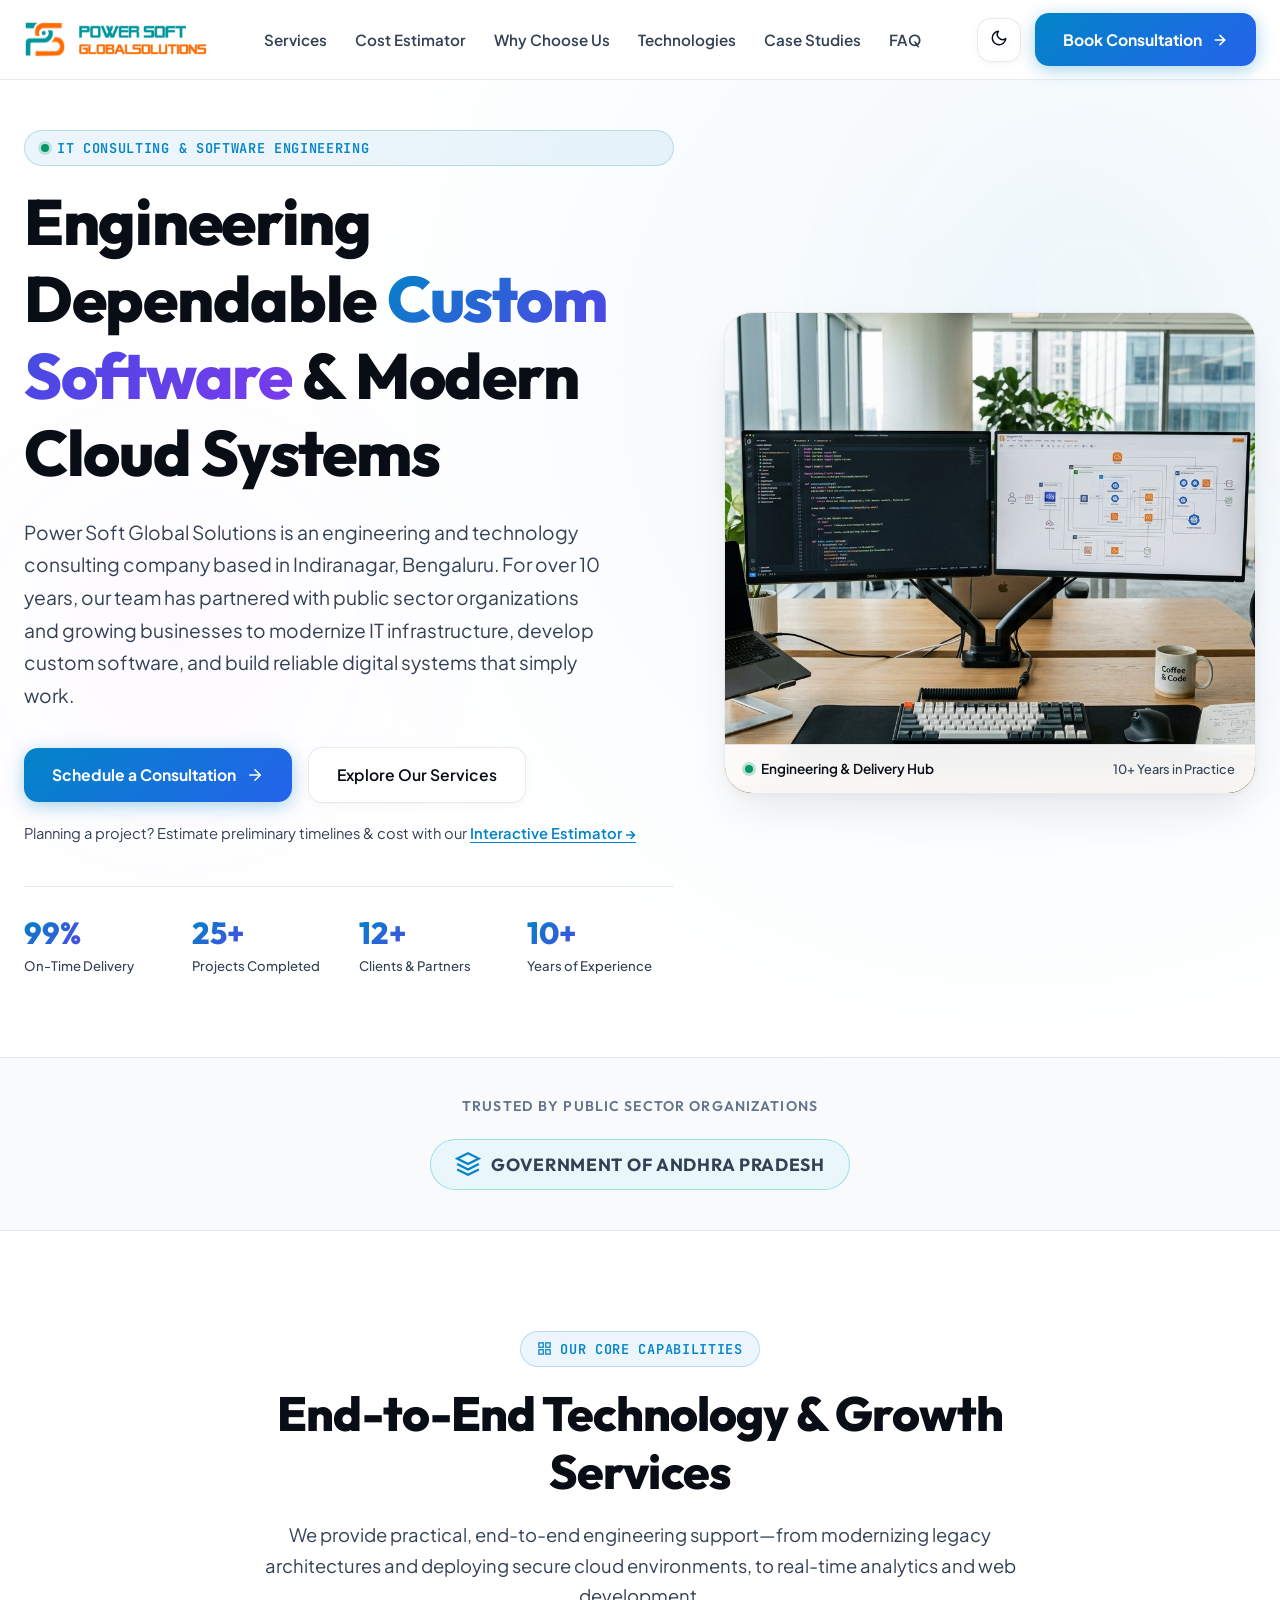
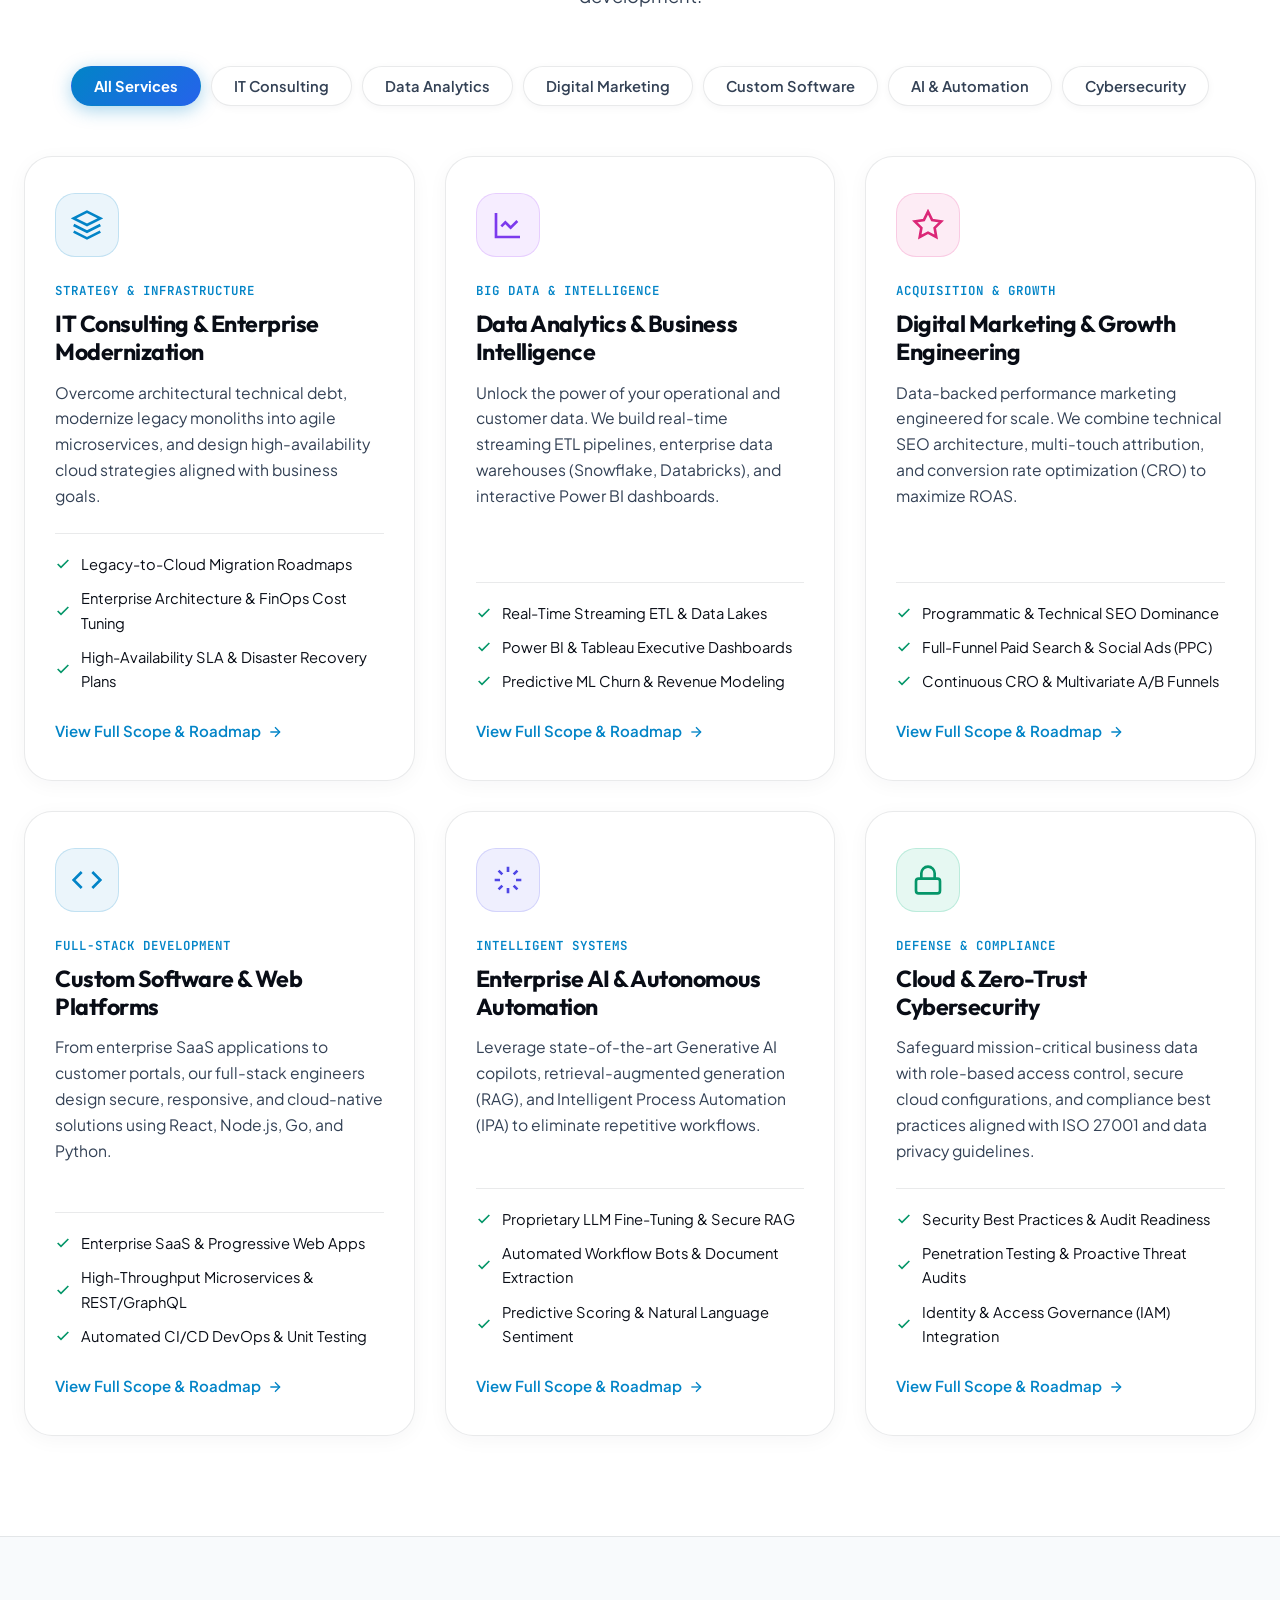
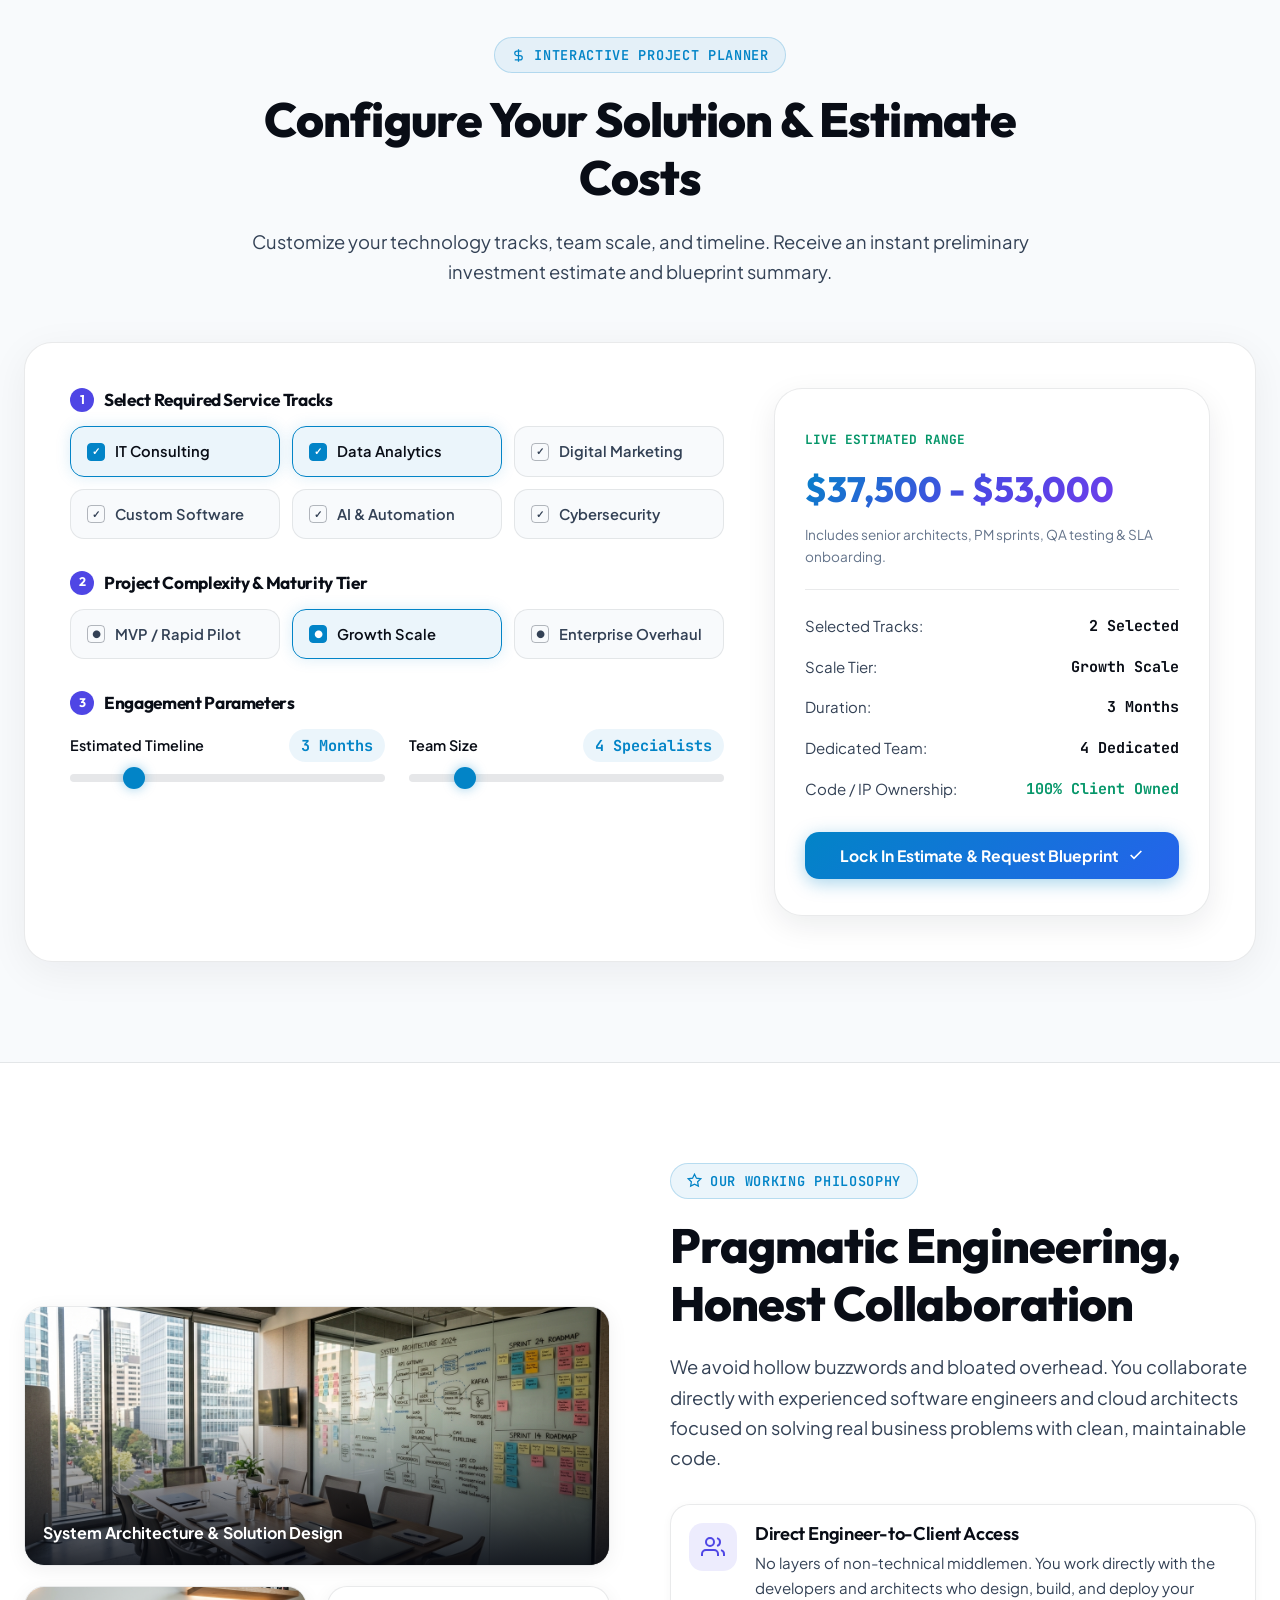
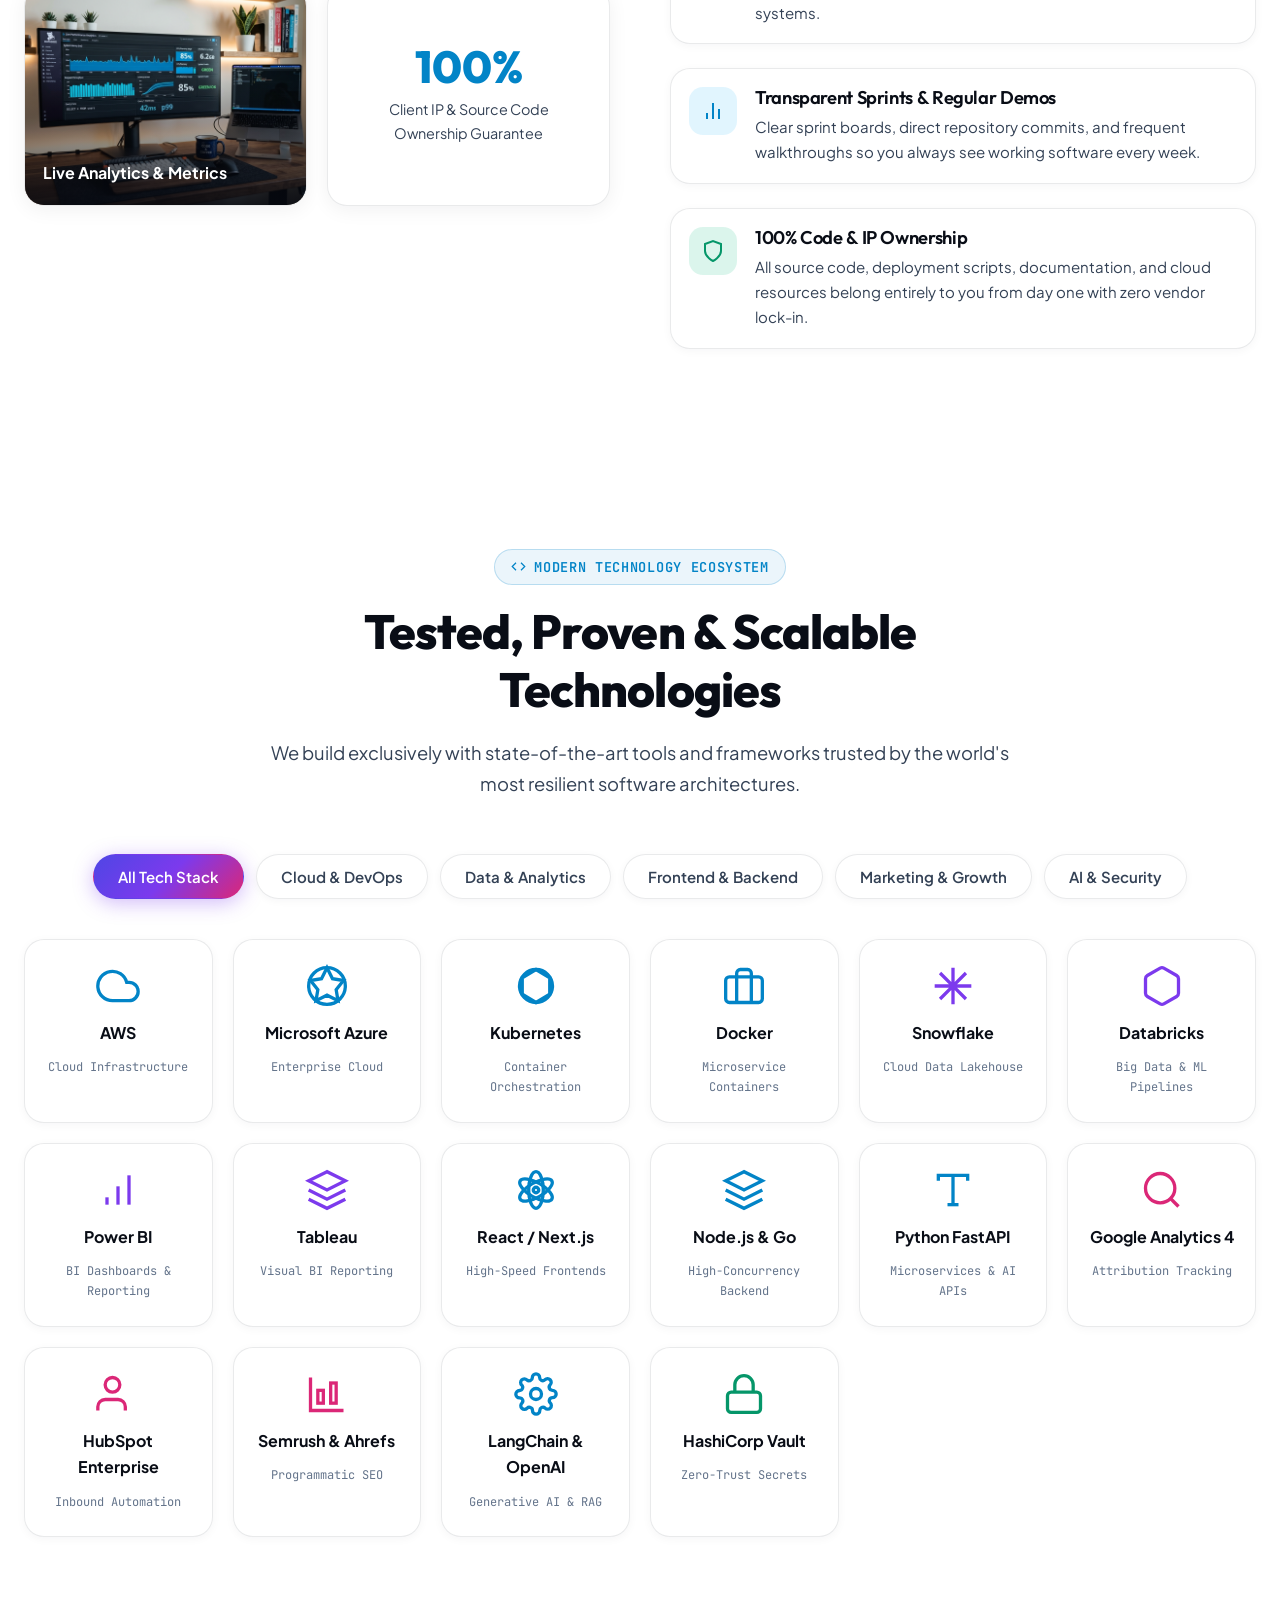
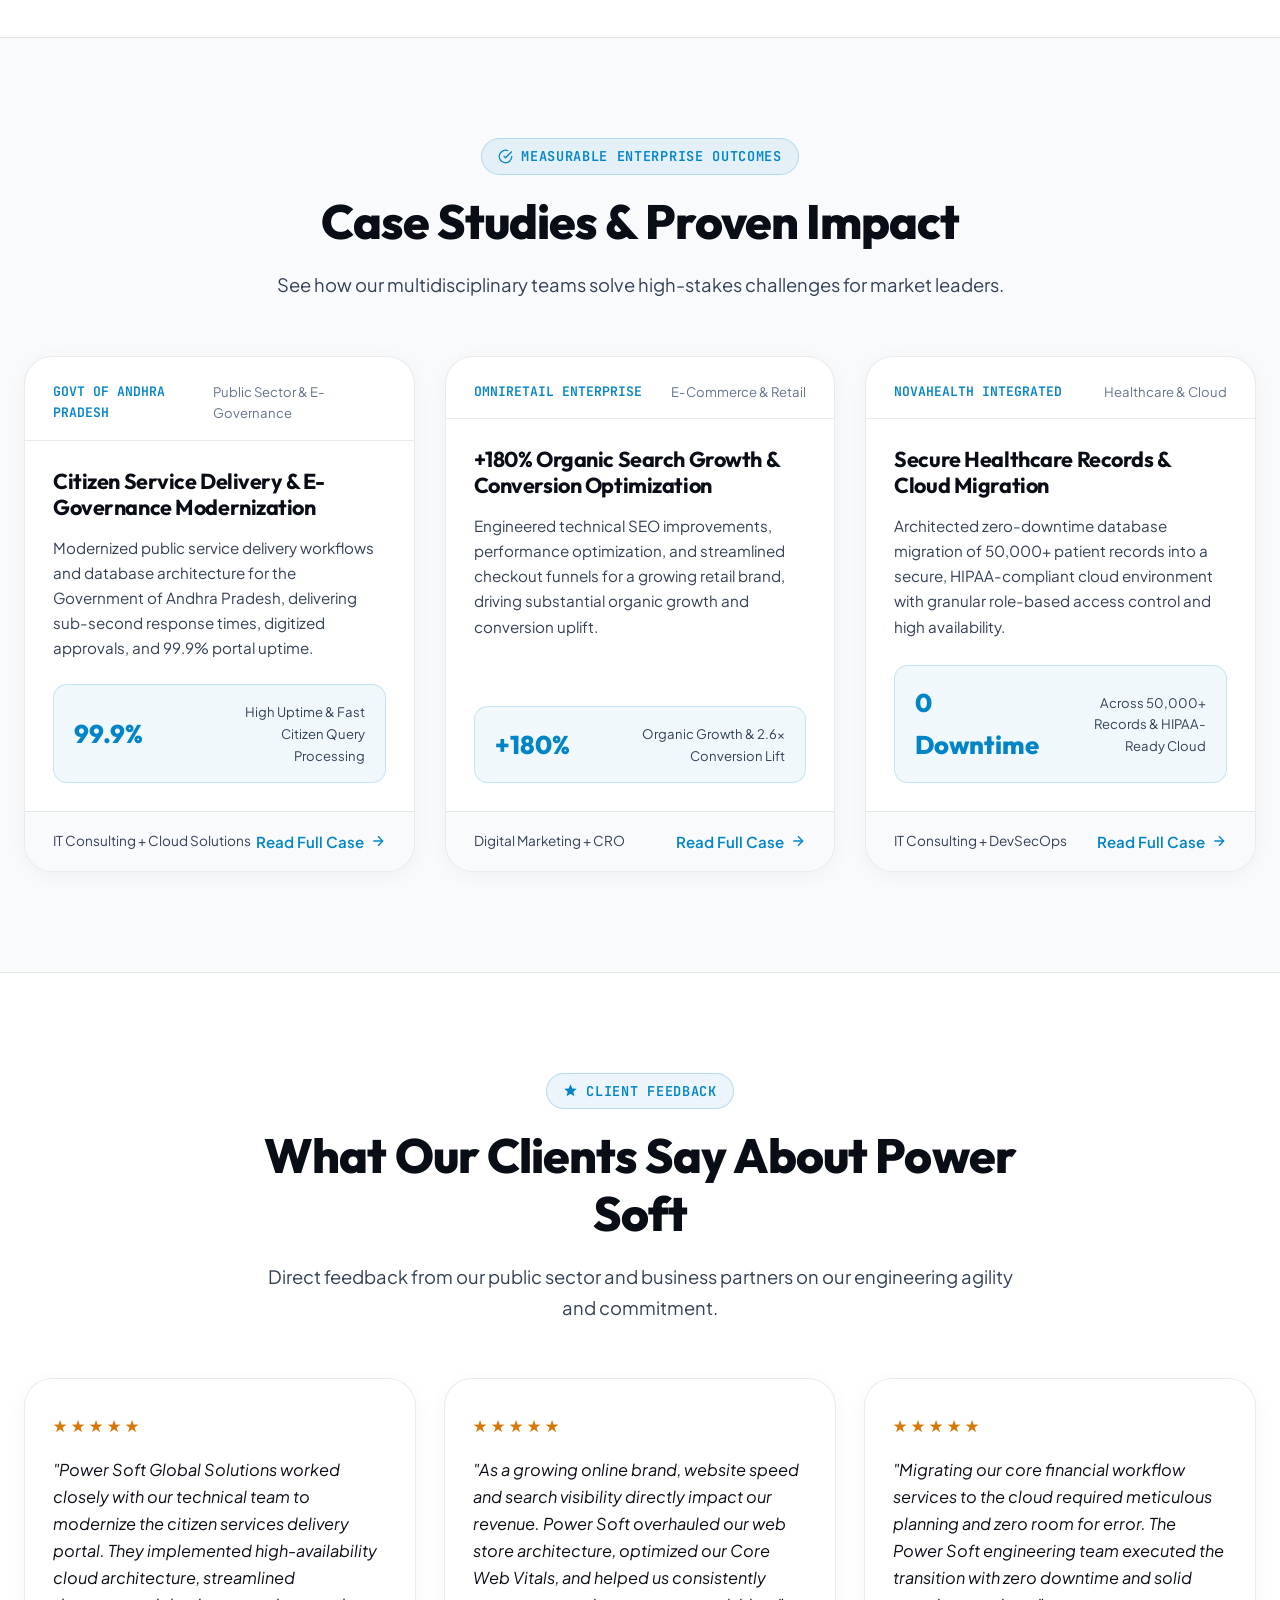
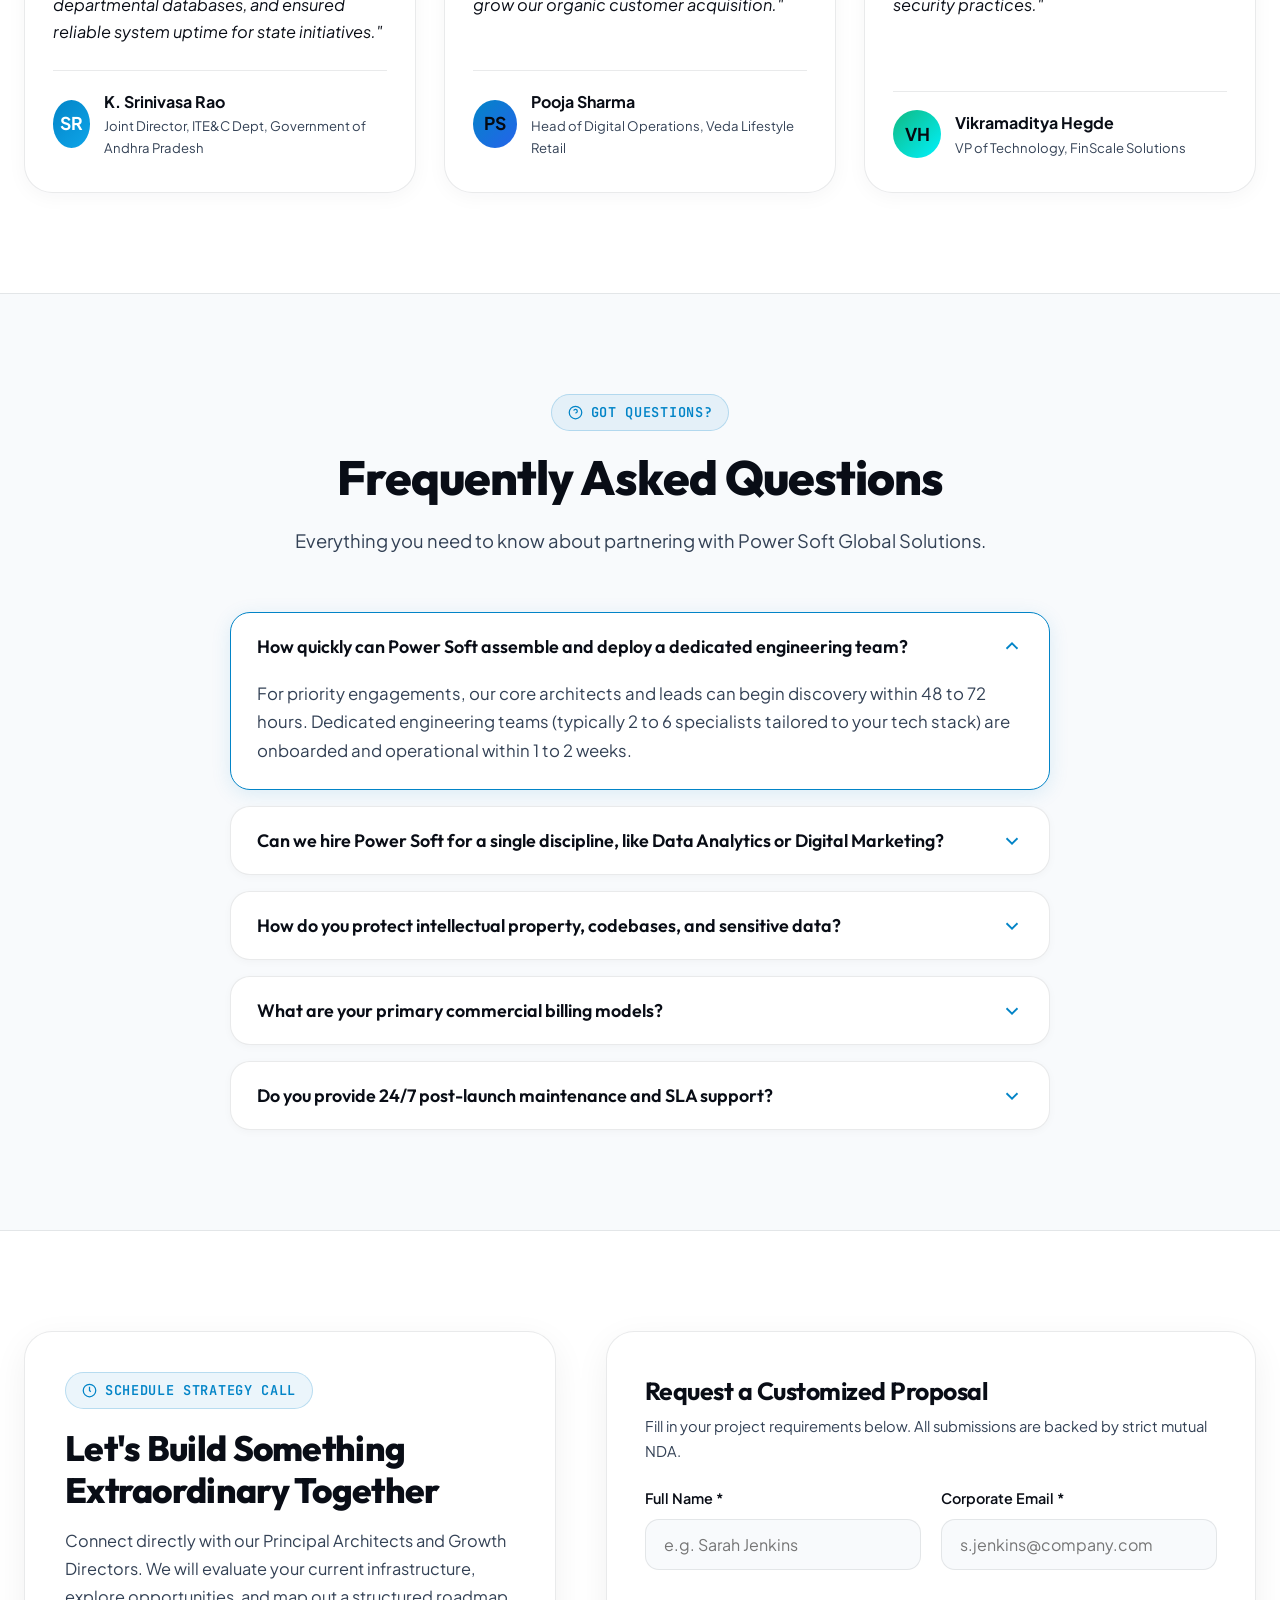
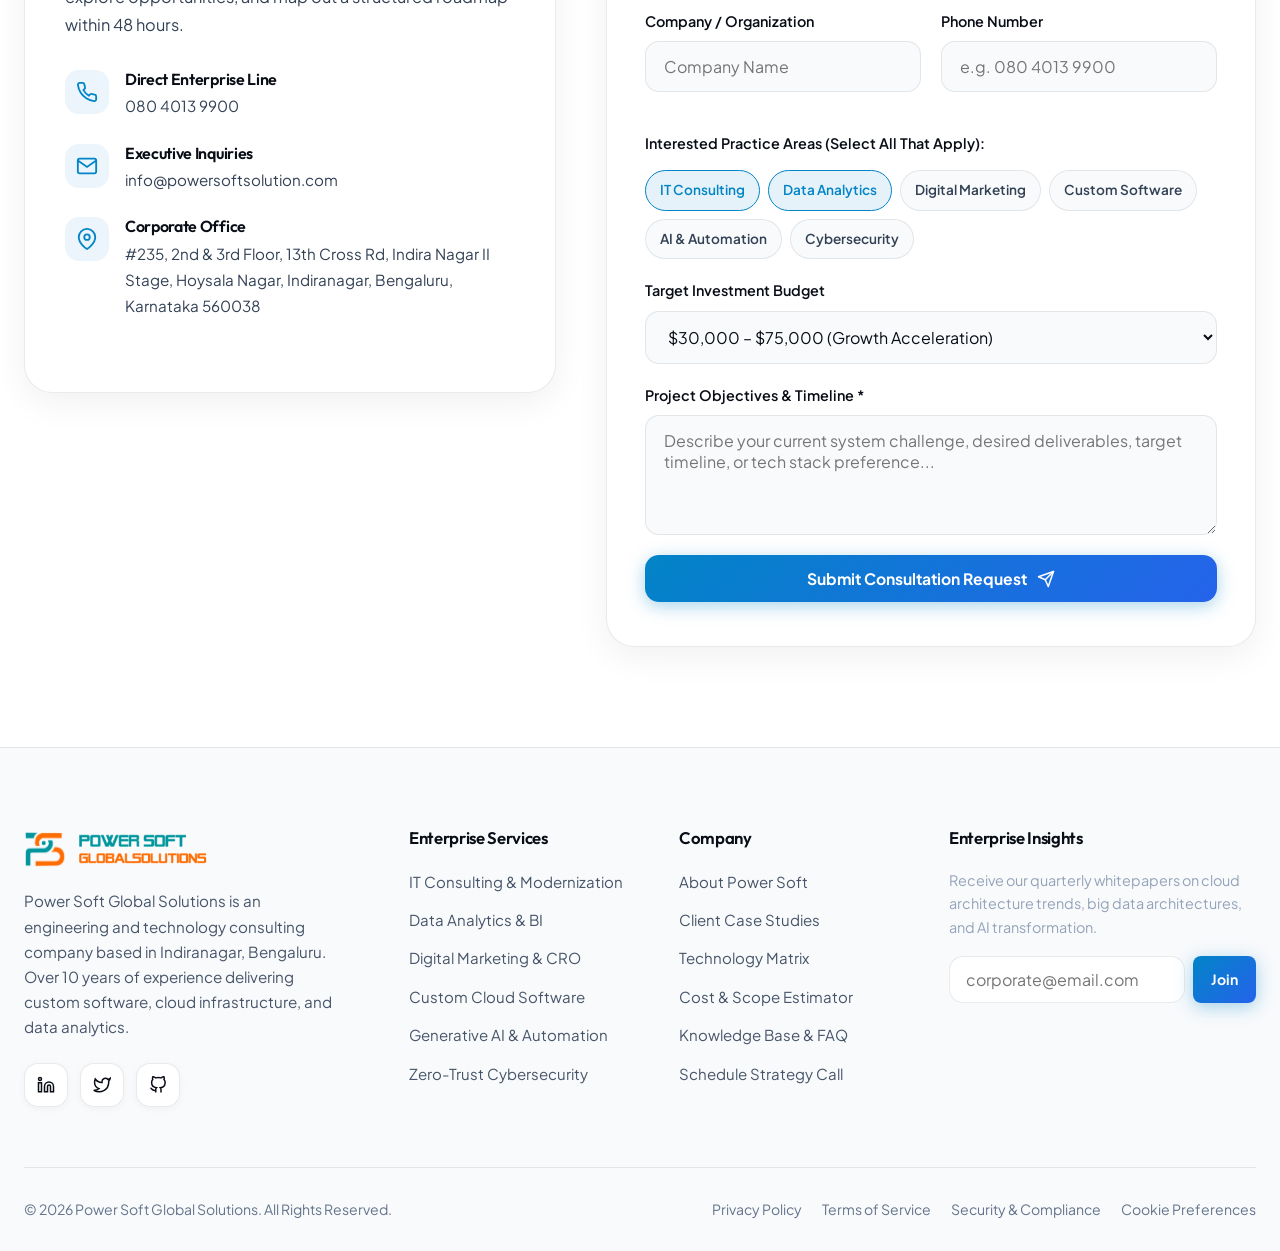
==== commit 89dea82e: "fix: remove Bengaluru from hero badge tag and photo caption" ====
--- a/index.html
+++ b/index.html
@@ -159,7 +159,7 @@
         <div class="hero-content">
           <div class="badge-tag">
             <span class="badge-status-dot"></span>
-            <span>IT Consulting &amp; Software Engineering &bull; Bengaluru</span>
+            <span>IT Consulting &amp; Software Engineering</span>
           </div>
 
           <h1 class="hero-title">
@@ -218,7 +218,7 @@
             <div class="hero-card-caption">
               <div class="caption-location">
                 <span class="pulse-indicator"></span>
-                <span>Engineering &amp; Delivery Hub &bull; Indiranagar, Bengaluru</span>
+                <span>Engineering &amp; Delivery Hub</span>
               </div>
               <span class="caption-tag">10+ Years in Practice</span>
             </div>
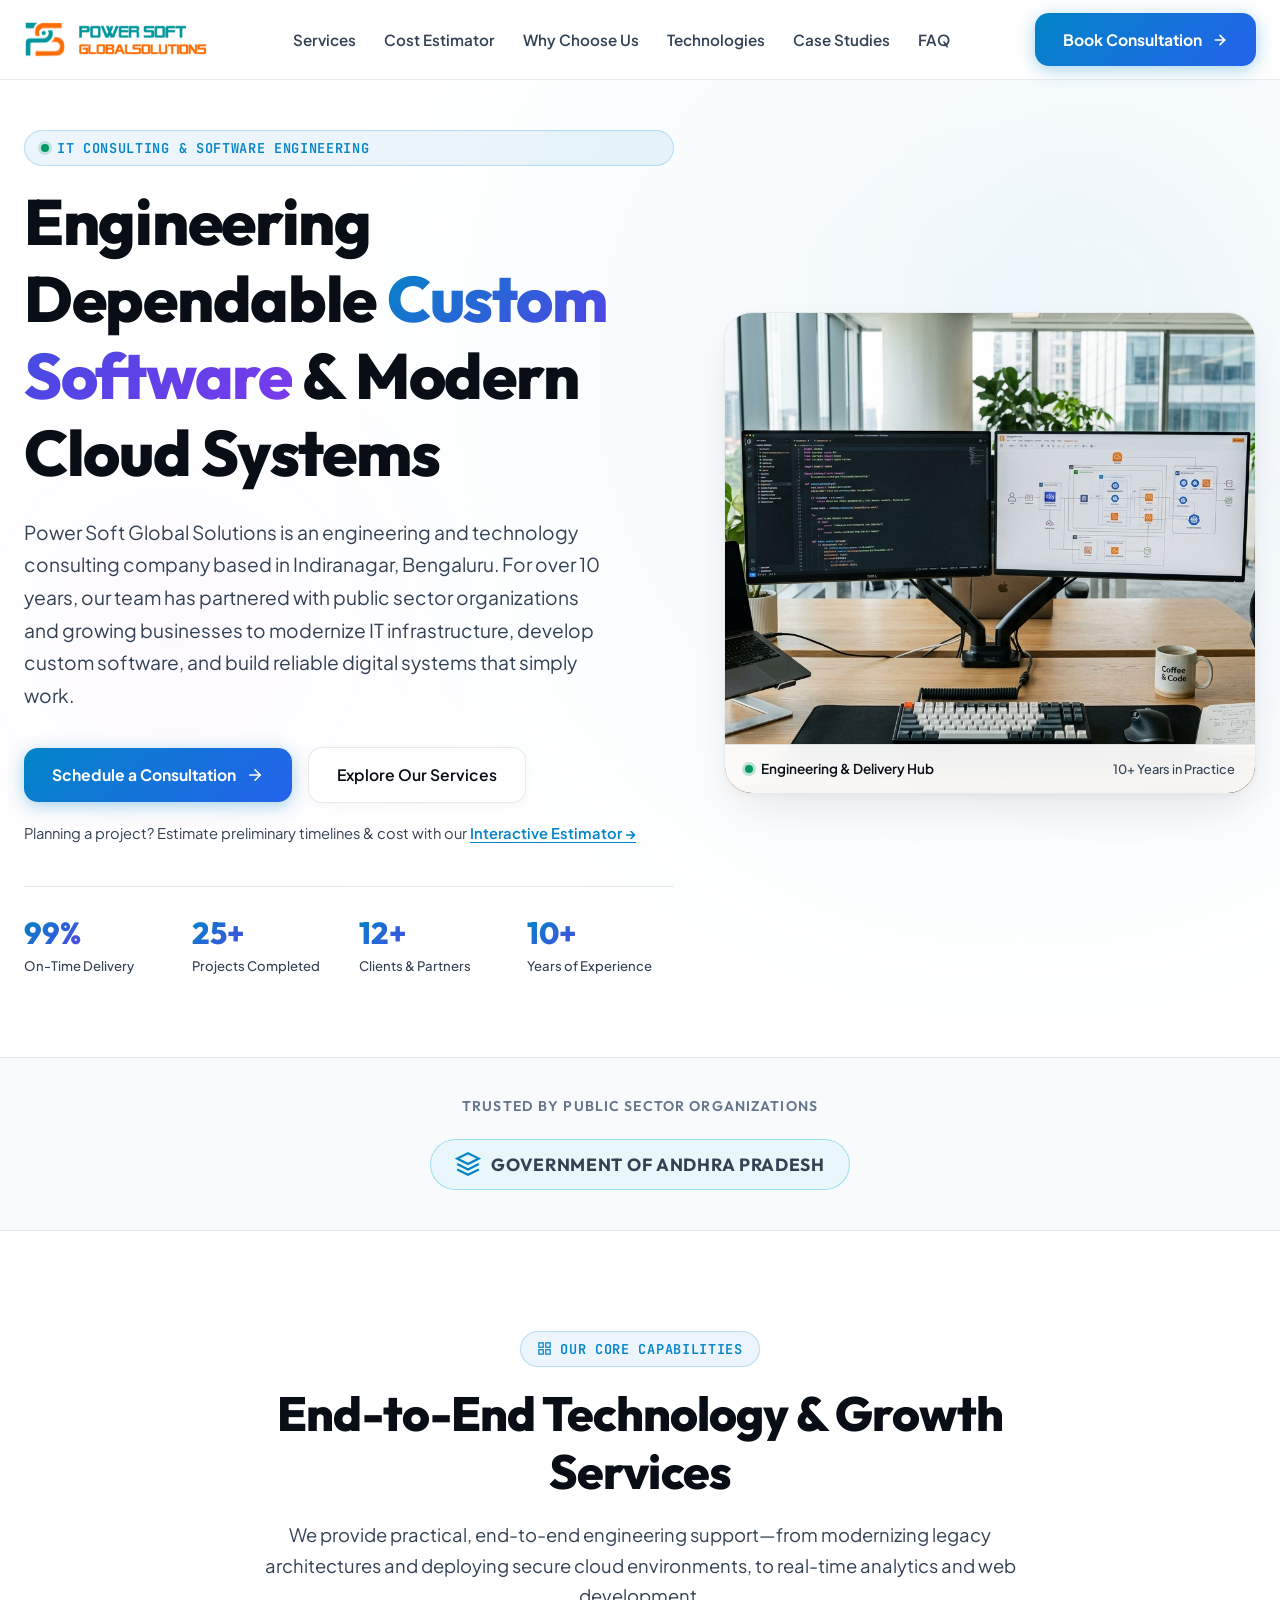
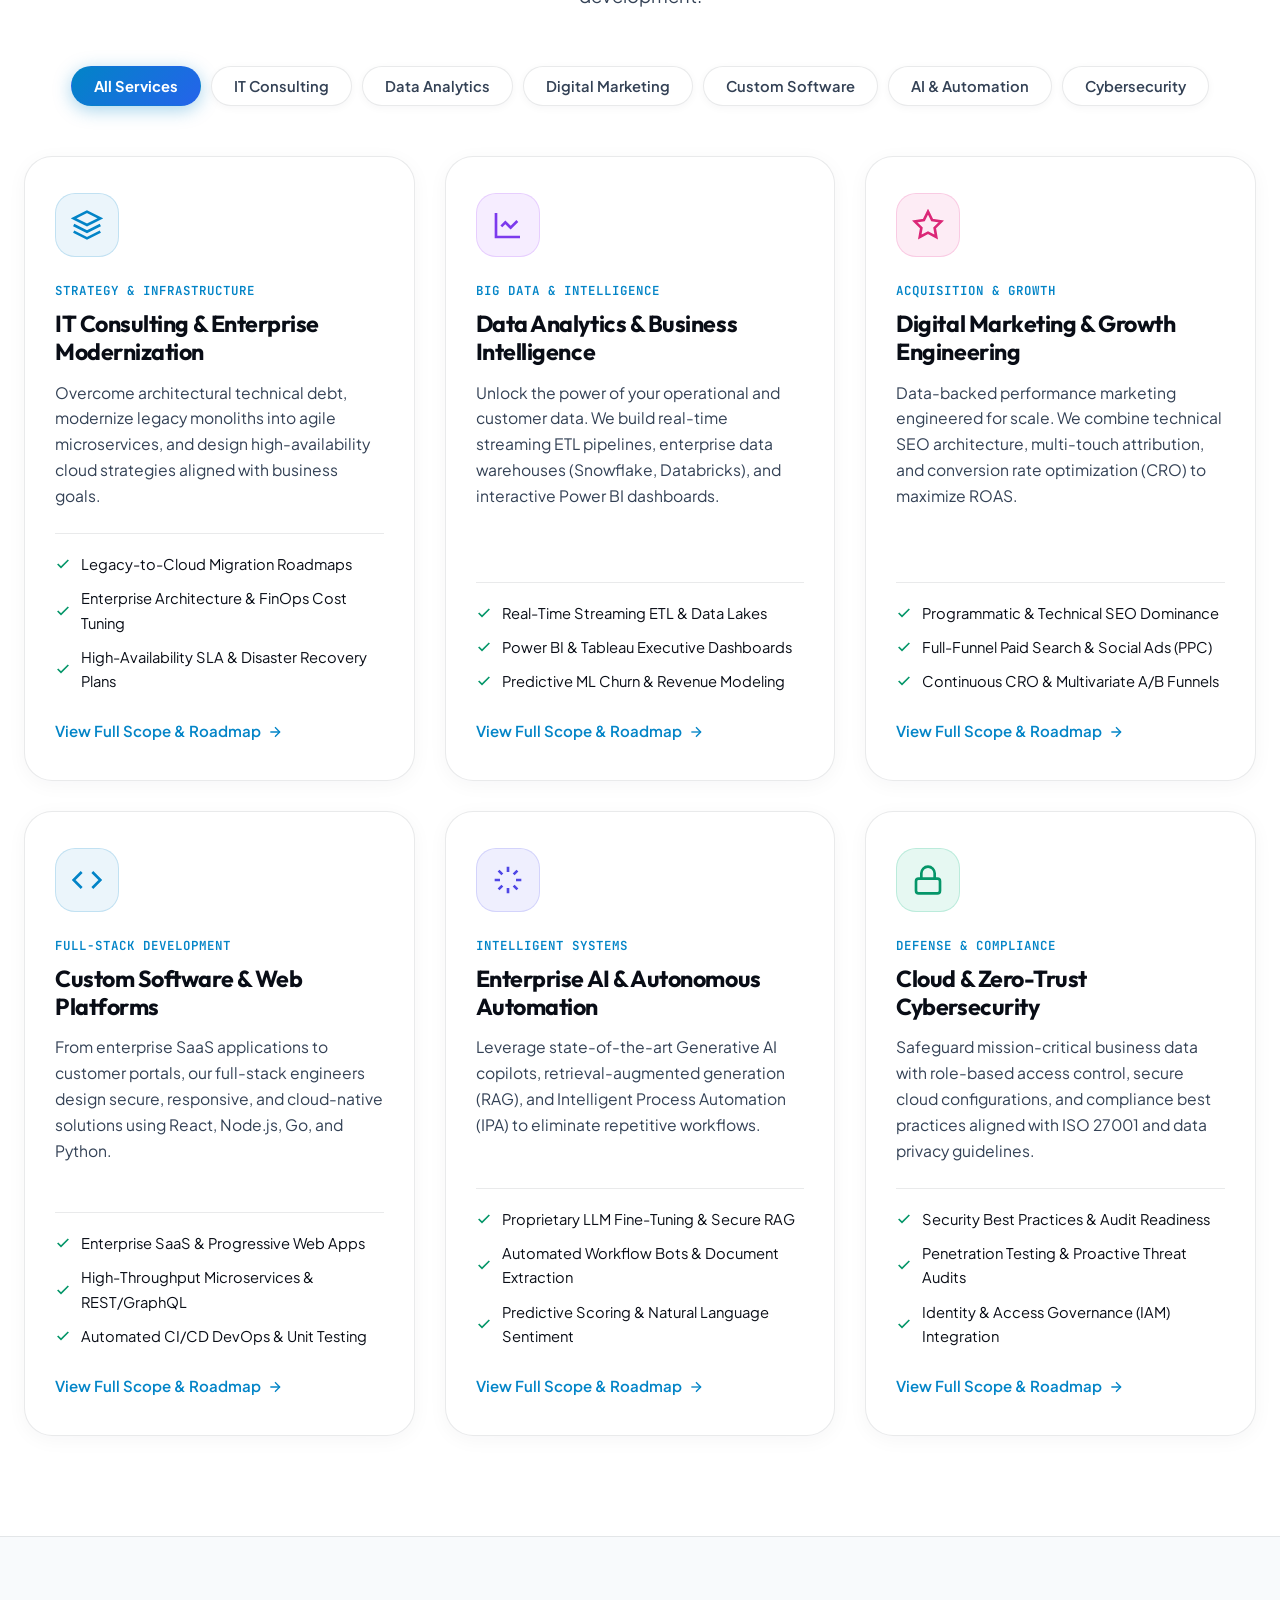
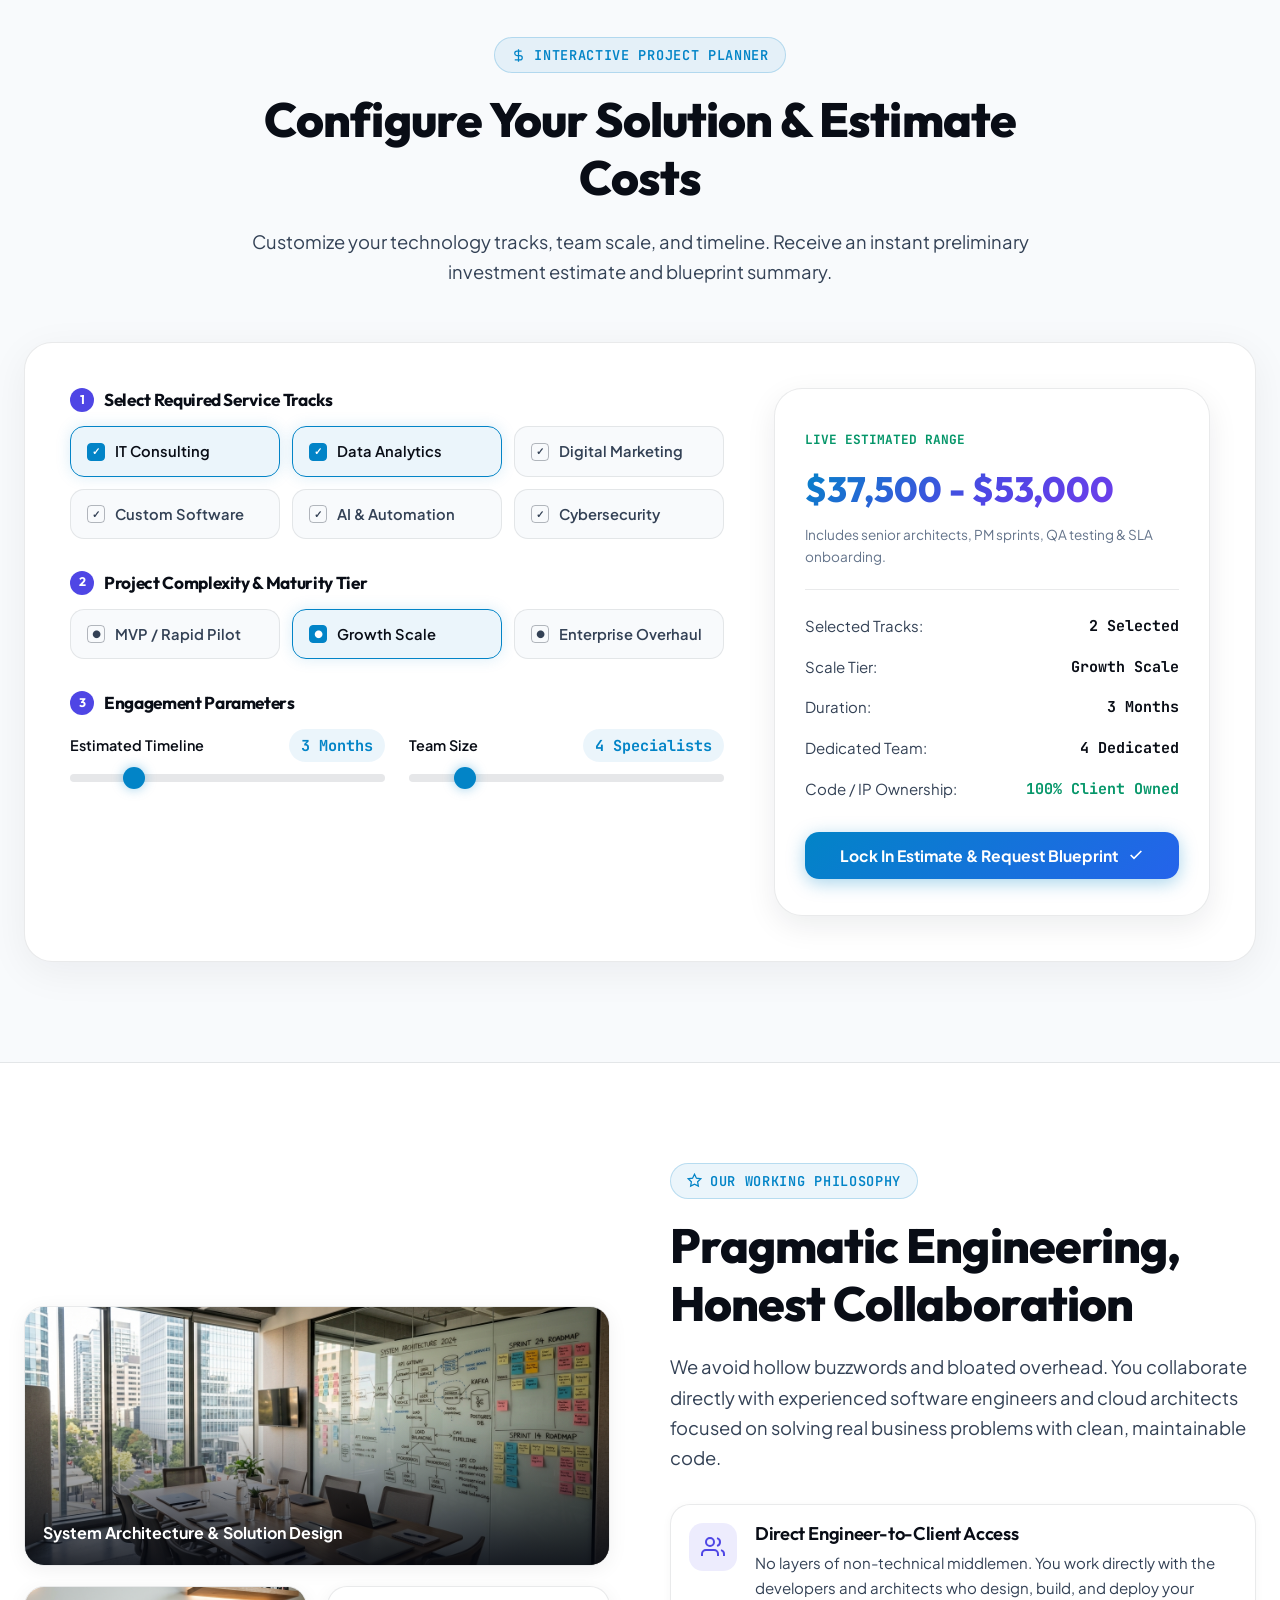
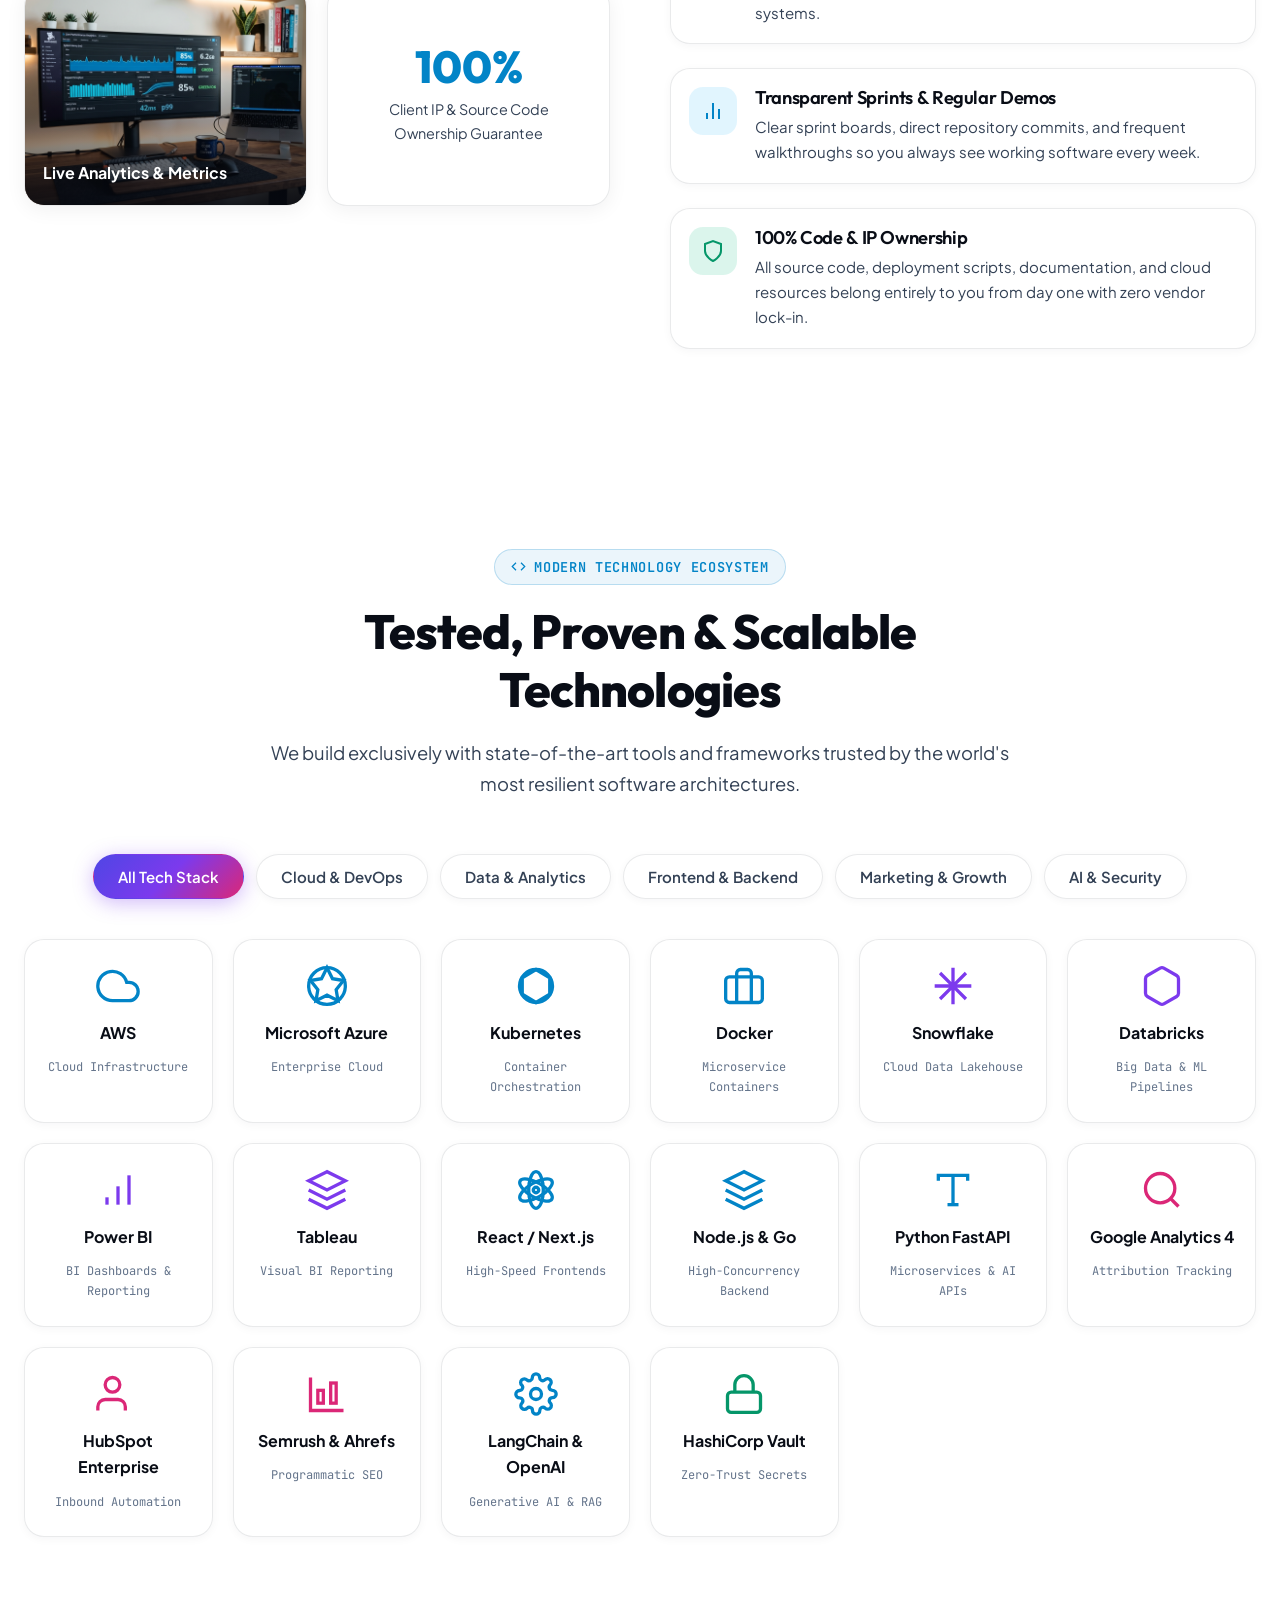
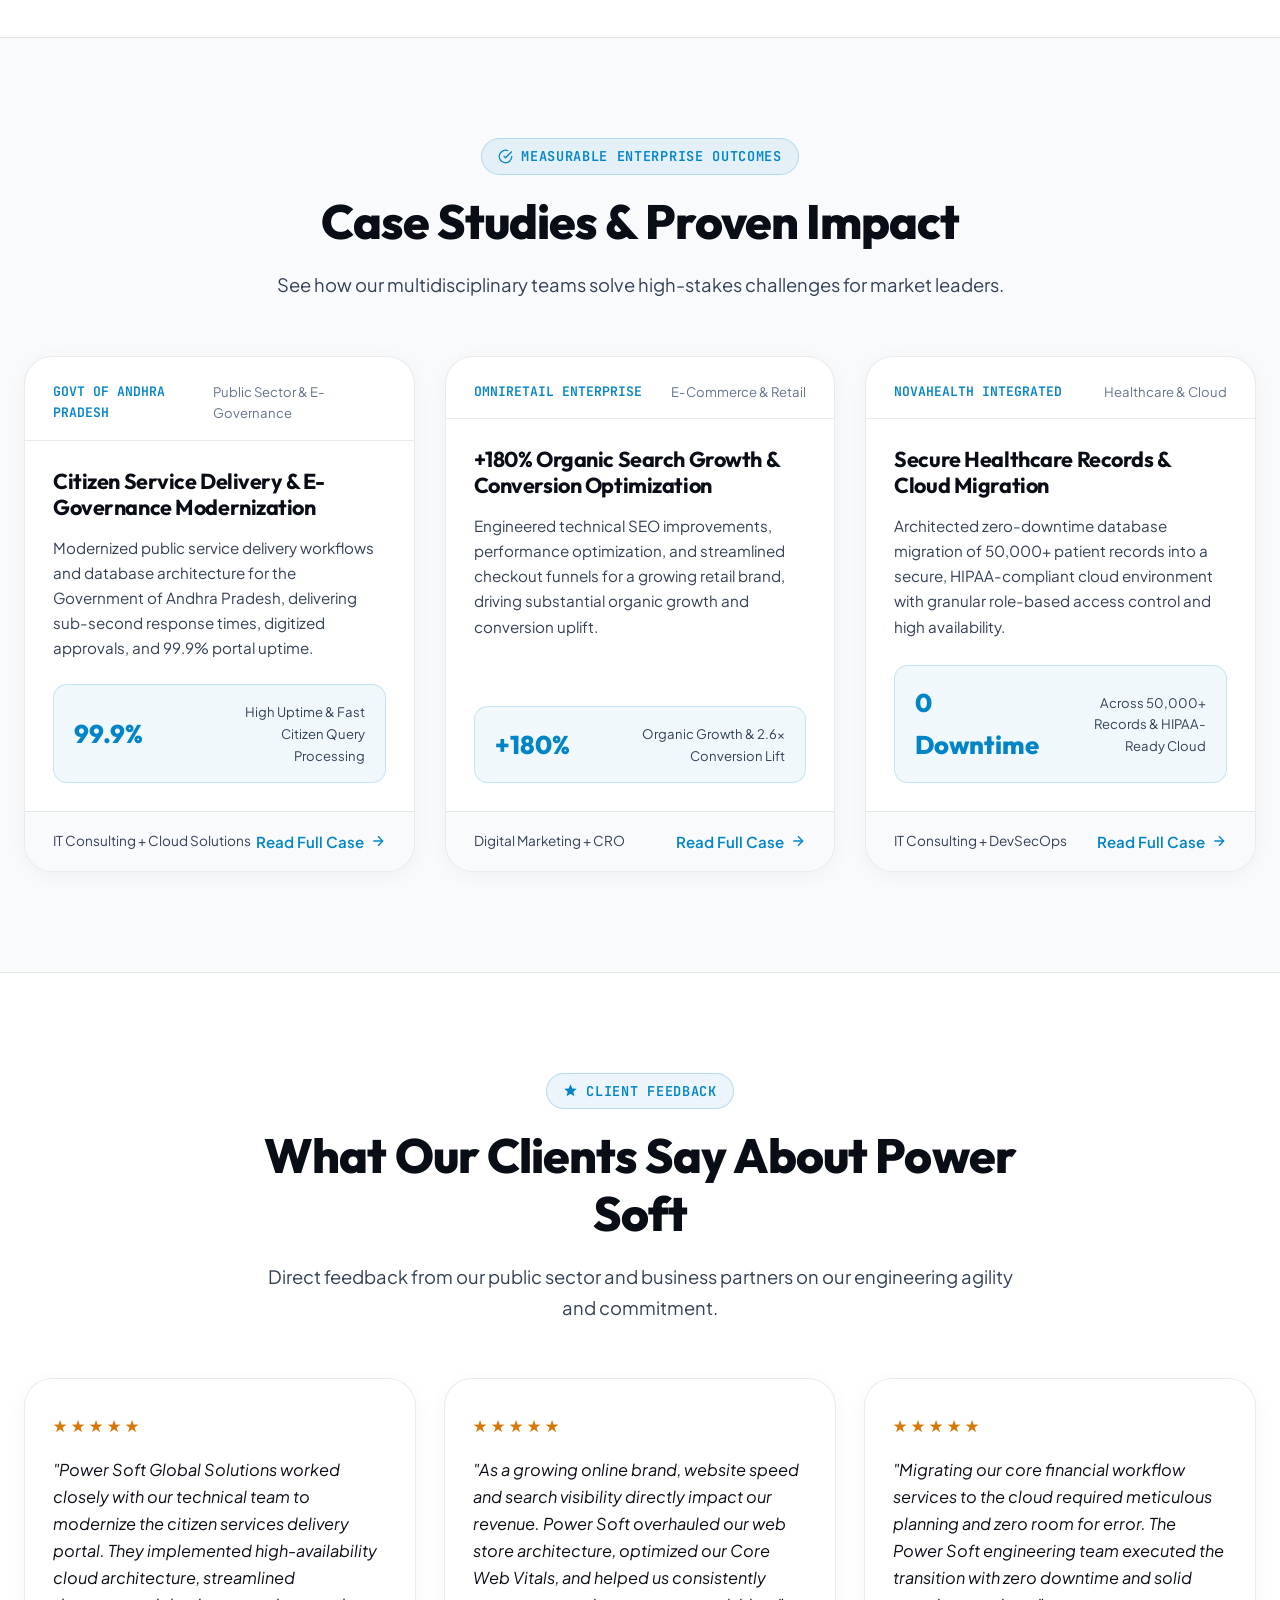
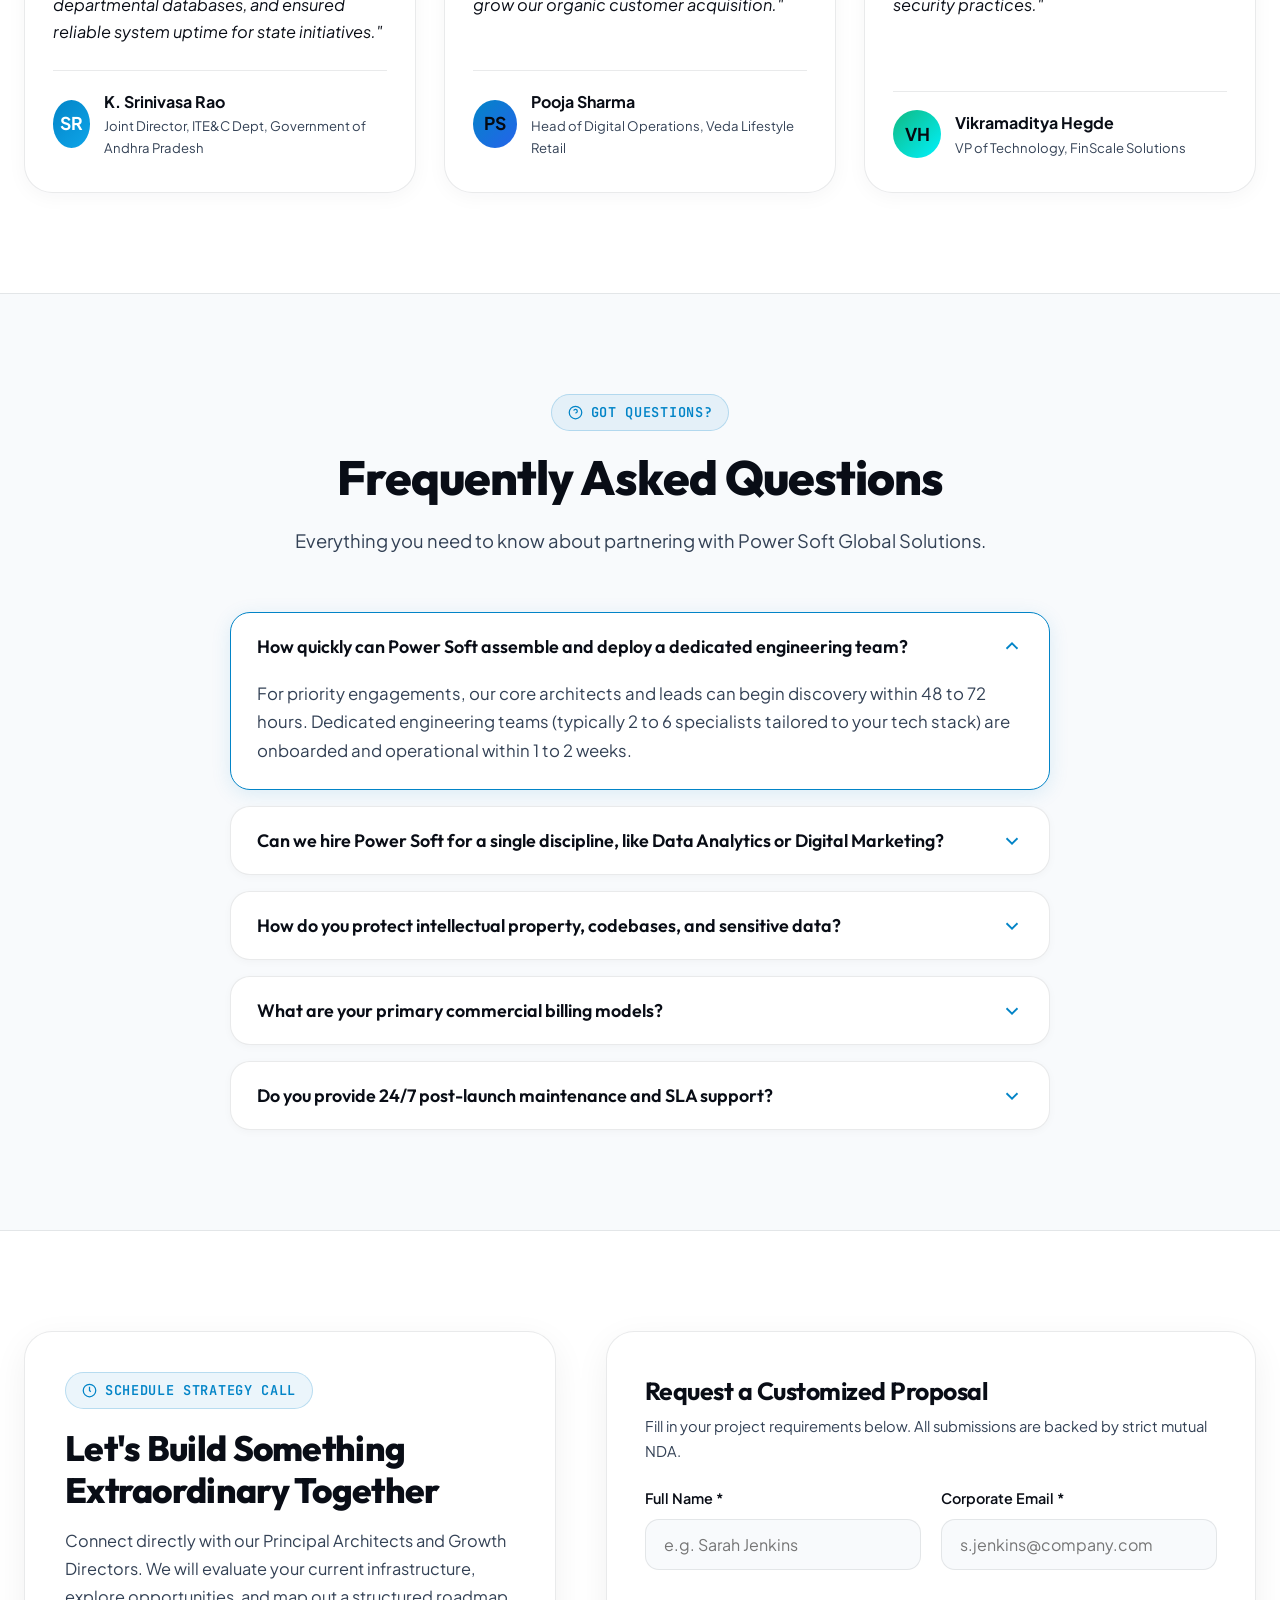
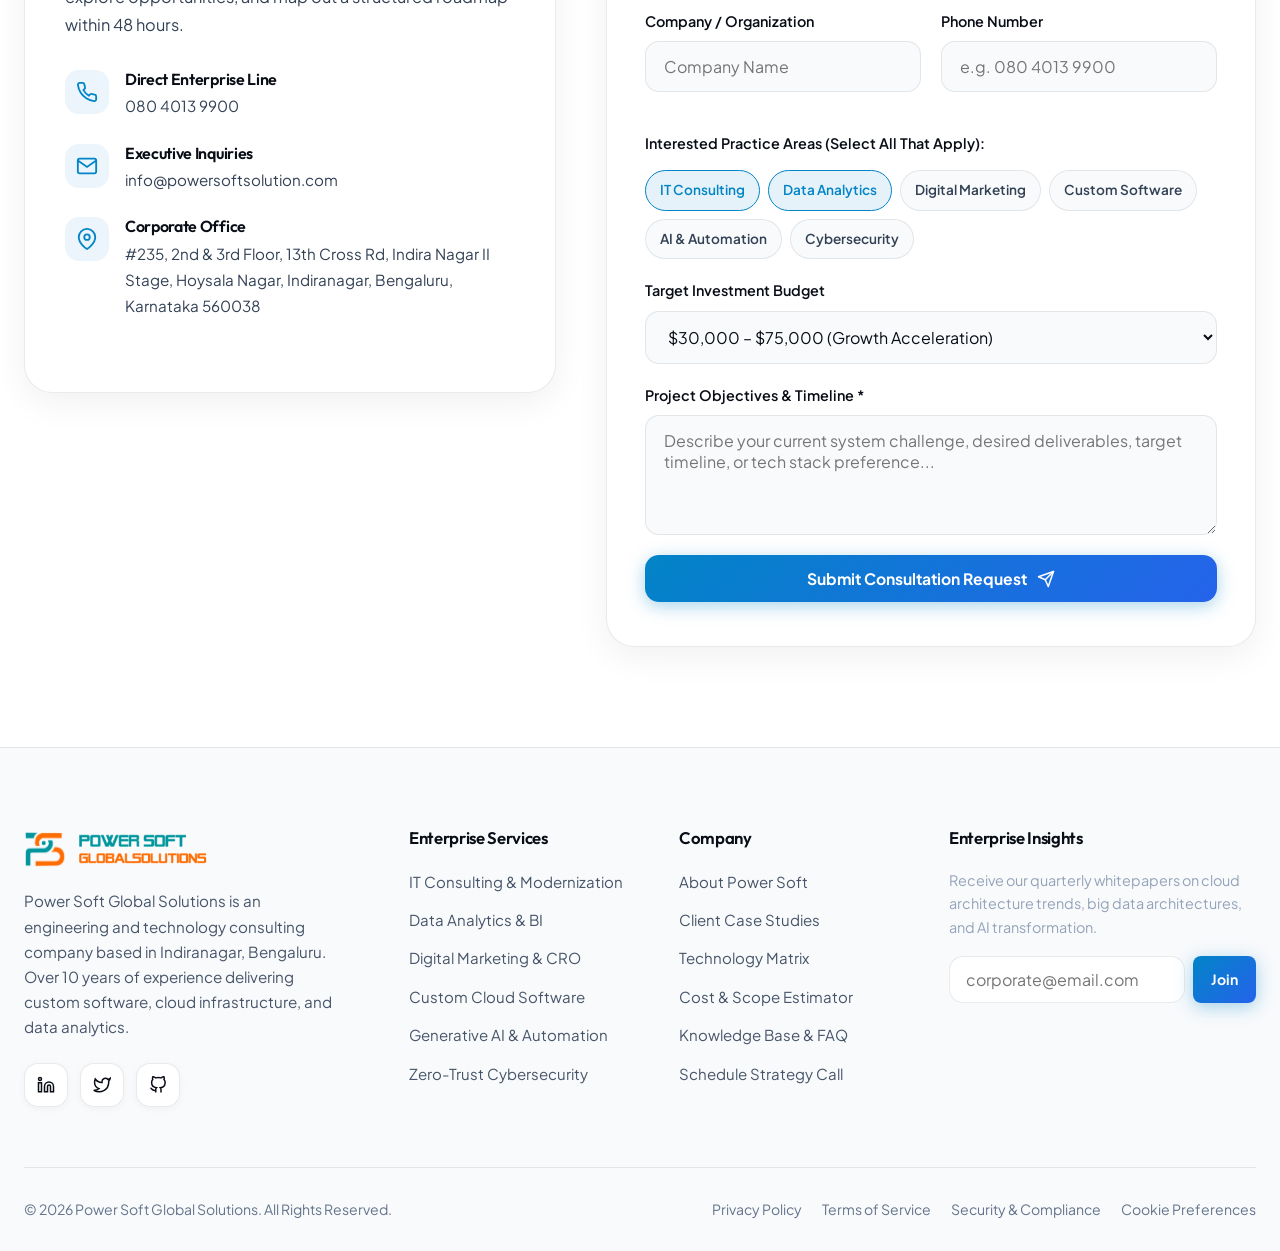
==== commit ec430087: "feat: permanently remove dark mode toggle and lock site to clean light mode" ====
--- a/index.html
+++ b/index.html
@@ -86,9 +86,6 @@
 
       <!-- Desktop Nav Actions -->
       <div class="nav-actions">
-        <button class="btn-icon theme-toggle-btn" id="themeToggleHeader" aria-label="Toggle Theme">
-          <span class="theme-icon-slot"></span>
-        </button>
         <a href="#contact" class="btn btn-primary" id="navConsultationBtn">
           <span>Book Consultation</span>
           <svg xmlns="http://www.w3.org/2000/svg" width="16" height="16" viewBox="0 0 24 24" fill="none"
@@ -142,10 +139,6 @@
     <div
       style="margin-top:auto; padding-top:20px; border-top:1px solid var(--border-light); display:flex; flex-direction:column; gap:12px;">
       <a href="#contact" class="btn btn-primary" style="width:100%; text-align:center;">Schedule Strategy Call</a>
-      <button class="btn btn-secondary theme-toggle-btn" style="width:100%;">
-        <span class="theme-icon-slot"></span>
-        <span style="margin-left:8px;">Switch Theme</span>
-      </button>
     </div>
   </aside>
 
@@ -1733,10 +1726,10 @@
       <h3 id="caseModalTitle" style="font-size:1.7rem; margin:8px 0 16px 0;">Case Study Breakdown</h3>
 
       <div
-        style="background:rgba(56,189,248,0.1); border:1px solid rgba(56,189,248,0.25); border-radius:var(--radius-md); padding:16px 20px; margin-bottom:22px;">
-        <span style="font-size:0.82rem; font-weight:700; color:var(--accent-cyan); text-transform:uppercase;">Key
+        style="background:rgba(2,132,199,0.08); border:1px solid rgba(2,132,199,0.25); border-radius:var(--radius-md); padding:16px 20px; margin-bottom:22px;">
+        <span style="font-size:0.82rem; font-weight:700; color:var(--accent-cyan); text-transform:uppercase; letter-spacing:0.04em;">Key
           Verified Metrics:</span>
-        <div id="caseModalResults" style="font-weight:700; color:#fff; font-size:1.1rem; margin-top:4px;">Results
+        <div id="caseModalResults" style="font-weight:700; color:var(--text-main); font-size:1.08rem; line-height:1.55; margin-top:6px;">Results
           breakdown</div>
       </div>
 
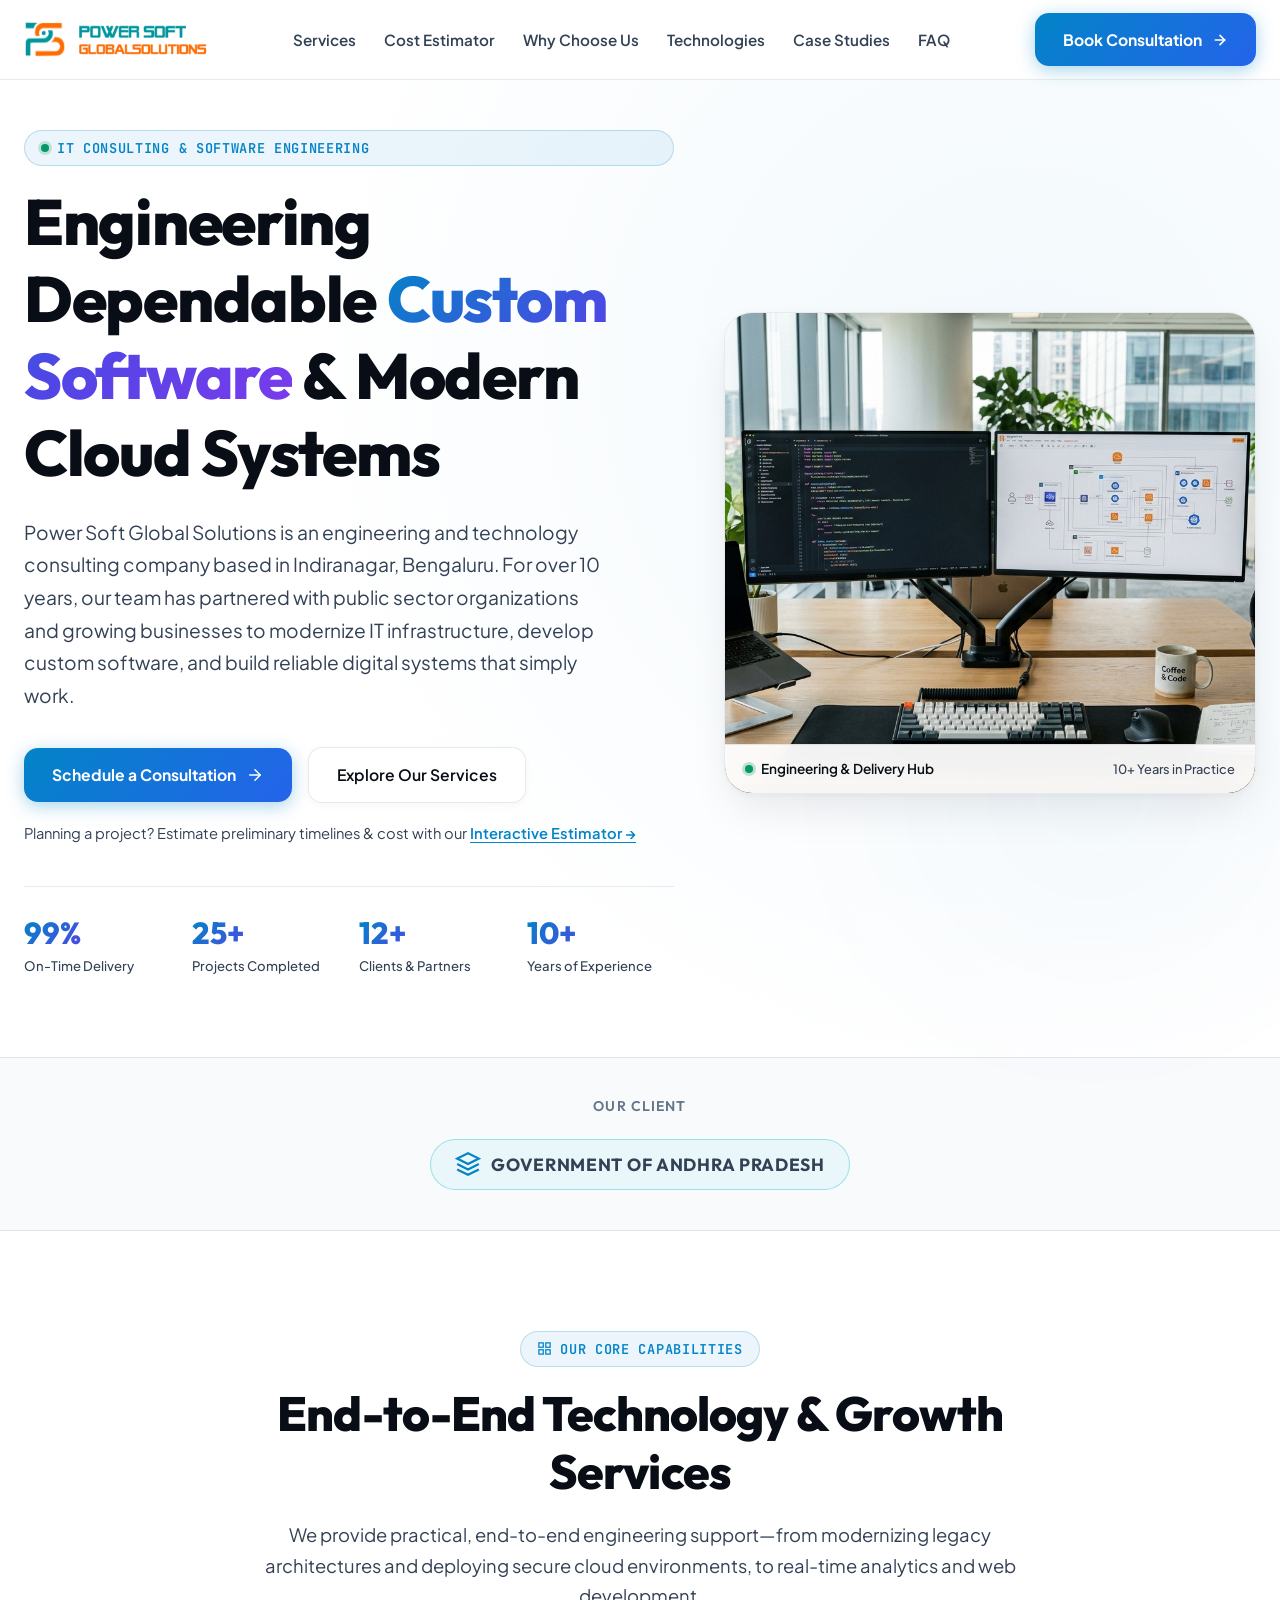
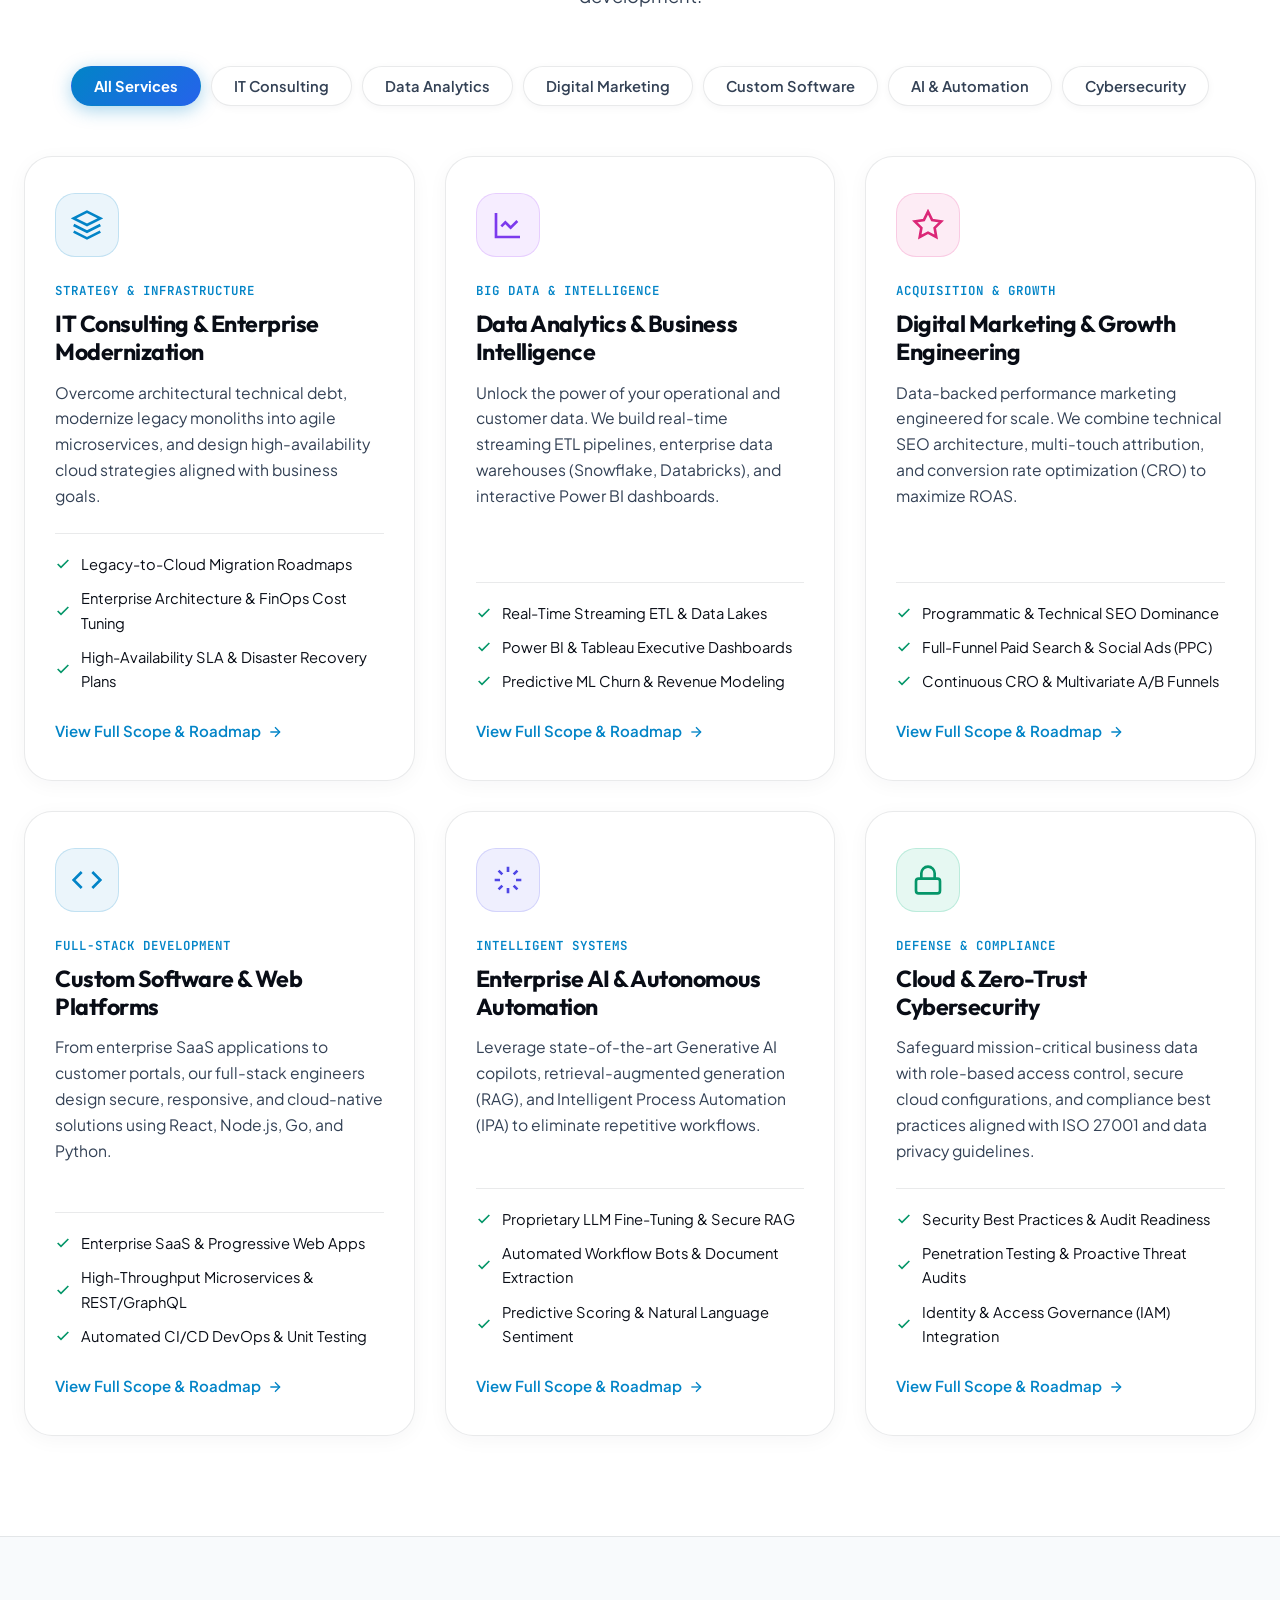
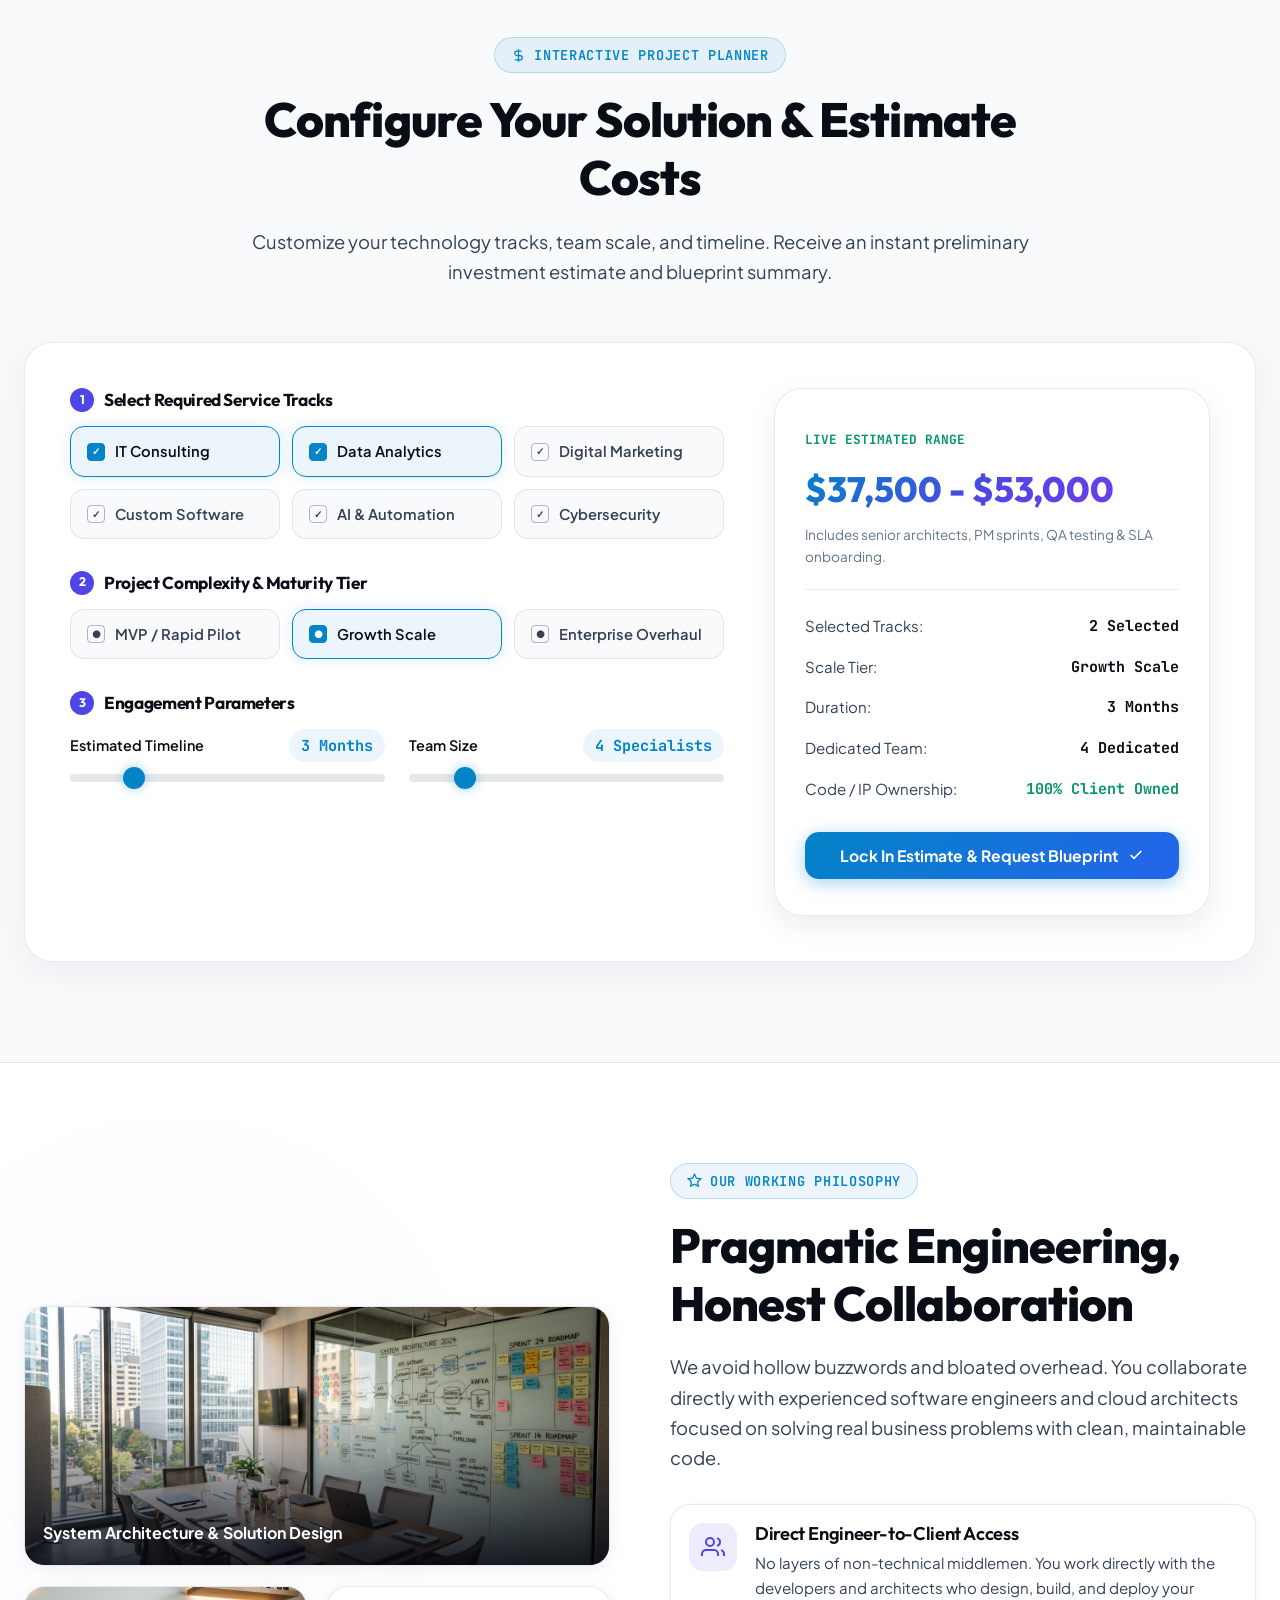
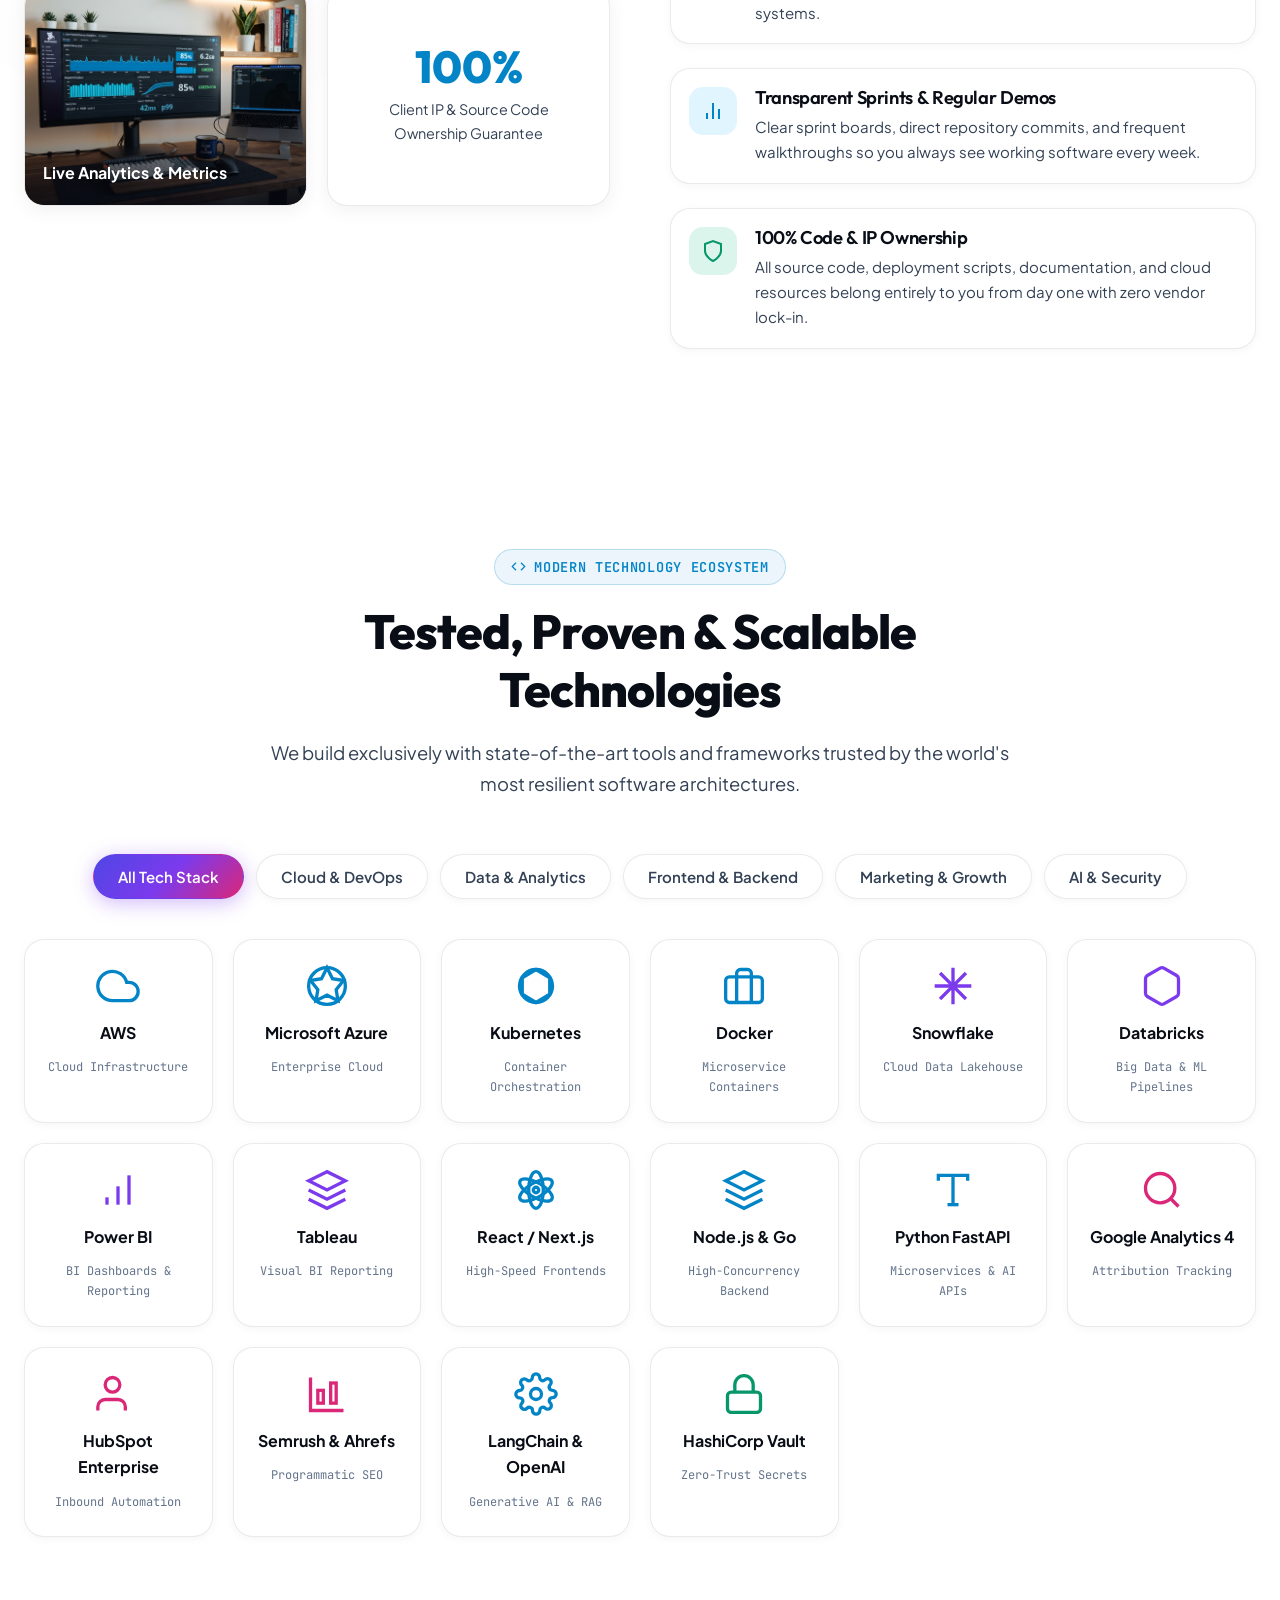
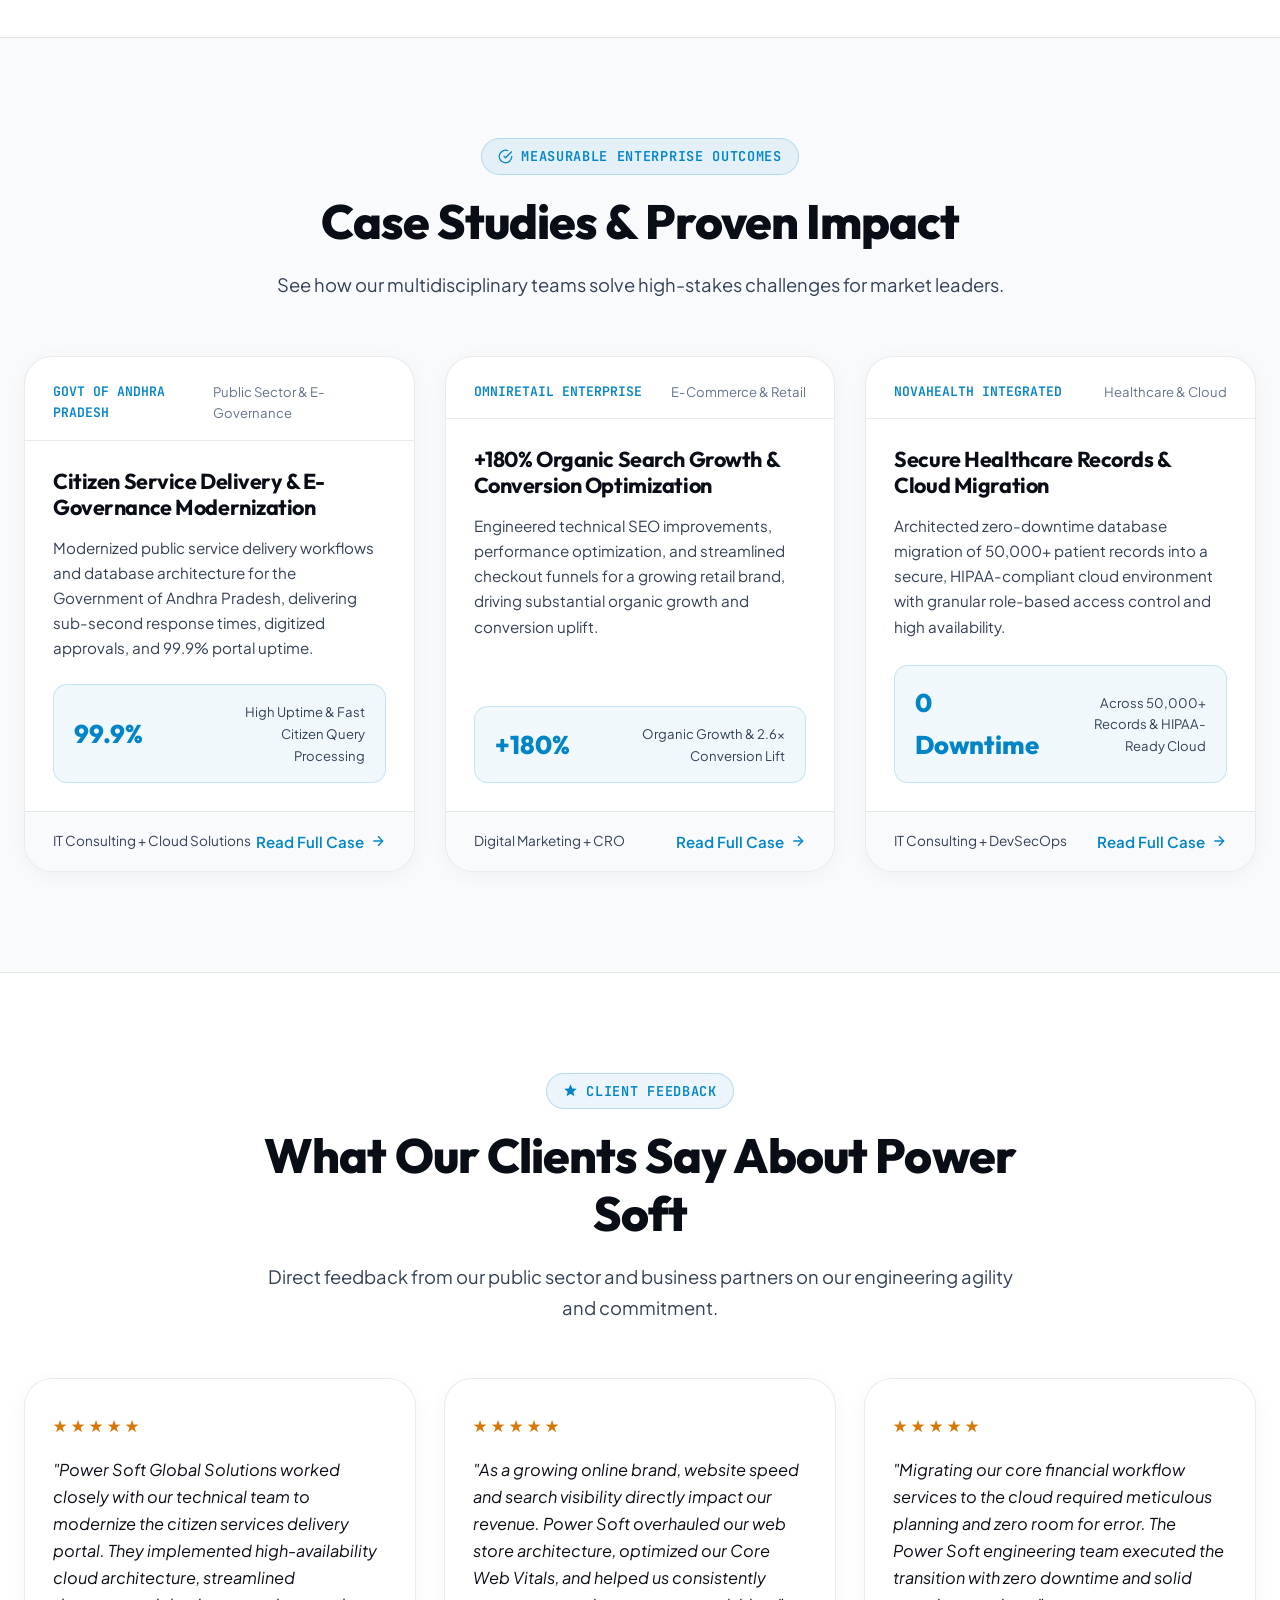
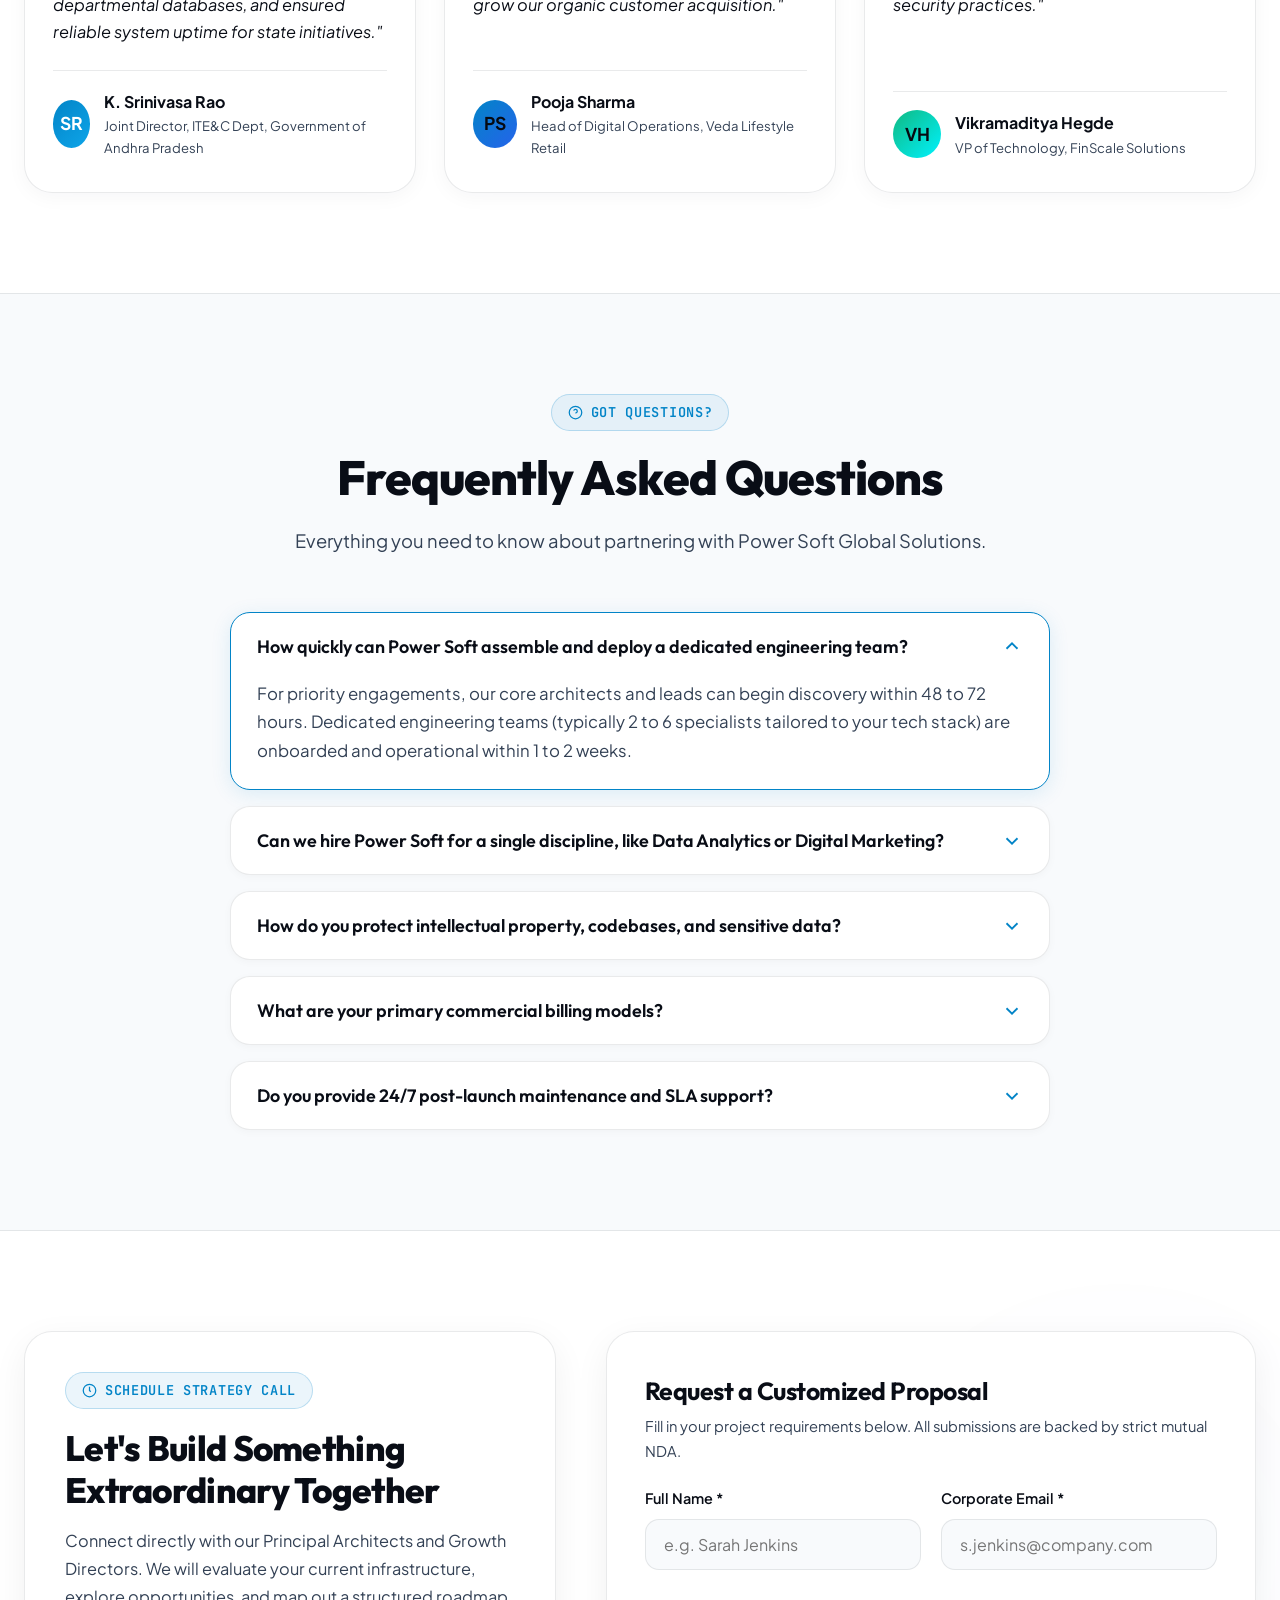
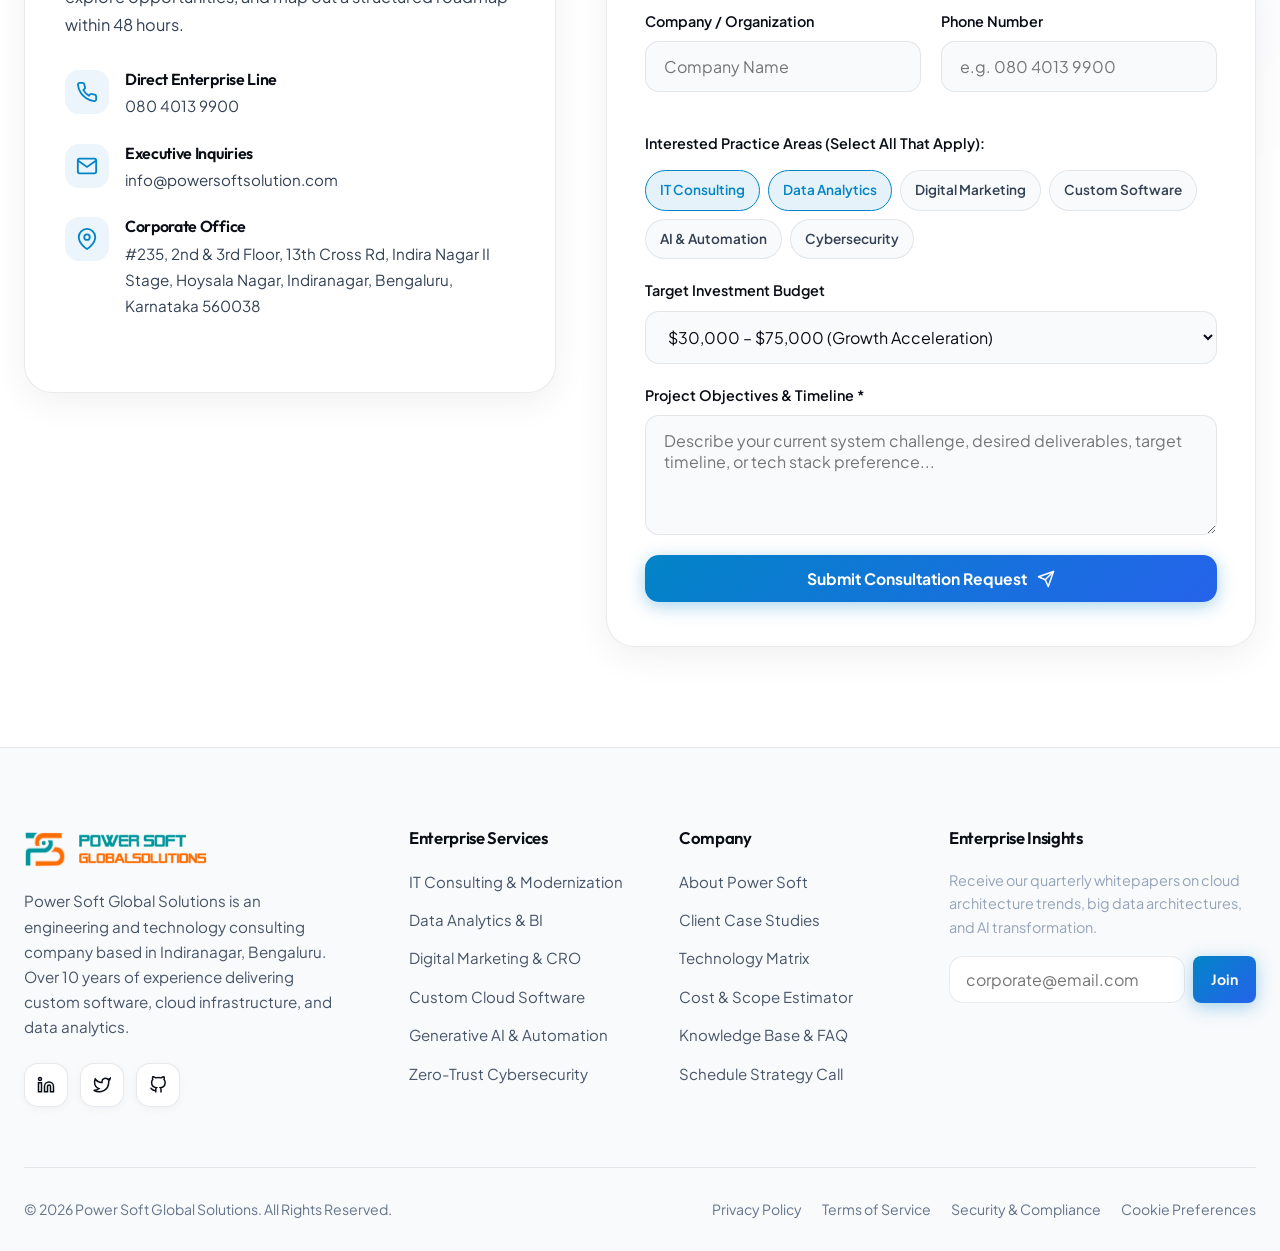
==== commit 77f91284: "Update Trust section heading to Our Client" ====
--- a/index.html
+++ b/index.html
@@ -3,7 +3,7 @@
 
 <head>
   <meta charset="UTF-8">
-  <meta name="viewport" content="width=device-width, initial-scale=1.0">
+  <meta name="viewport" content="width=device-width, initial-scale=1.0, maximum-scale=1.0, user-scalable=0">
 
   <!-- Primary SEO Meta Tags -->
   <title>Power Soft Global Solutions | IT Consulting, Data Analytics & Digital Marketing</title>
@@ -26,8 +26,7 @@
   <!-- Twitter -->
   <meta property="twitter:card" content="summary_large_image">
   <meta property="twitter:url" content="https://powersoftglobalsolutions.com/">
-  <meta property="twitter:title"
-    content="Power Soft Global Solutions | IT Consulting, Custom Software & Cloud Systems">
+  <meta property="twitter:title" content="Power Soft Global Solutions | IT Consulting, Custom Software & Cloud Systems">
   <meta property="twitter:description"
     content="Power Soft Global Solutions provides IT consulting, custom software development, cloud infrastructure, and data analytics based in Indiranagar, Bengaluru. Over 10 years of engineering experience.">
   <meta property="twitter:image" content="assets/images/hero-tech.jpg">
@@ -160,7 +159,10 @@
           </h1>
 
           <p class="hero-description">
-            Power Soft Global Solutions is an engineering and technology consulting company based in Indiranagar, Bengaluru. For over 10 years, our team has partnered with public sector organizations and growing businesses to modernize IT infrastructure, develop custom software, and build reliable digital systems that simply work.
+            Power Soft Global Solutions is an engineering and technology consulting company based in Indiranagar,
+            Bengaluru. For over 10 years, our team has partnered with public sector organizations and growing businesses
+            to modernize IT infrastructure, develop custom software, and build reliable digital systems that simply
+            work.
           </p>
 
           <div class="hero-actions">
@@ -206,8 +208,9 @@
         <!-- Hero Right Visual Showcase -->
         <div class="hero-visual-wrapper">
           <div class="hero-card-frame">
-            <img src="assets/images/hero-tech.jpg" alt="Power Soft Global Solutions Cloud Engineering and Code Workstation"
-              class="hero-card-image" loading="eager" width="900" height="500">
+            <img src="assets/images/hero-tech.jpg"
+              alt="Power Soft Global Solutions Cloud Engineering and Code Workstation" class="hero-card-image"
+              loading="eager" width="900" height="500">
             <div class="hero-card-caption">
               <div class="caption-location">
                 <span class="pulse-indicator"></span>
@@ -225,15 +228,18 @@
          ========================================================================== -->
     <section class="trust-bar-section" aria-label="Trusted Enterprise Clients">
       <div class="container">
-        <h2 class="trust-title">Trusted by Public Sector Organizations</h2>
+        <h2 class="trust-title">Our Client</h2>
         <div class="client-logos-marquee" style="justify-content:center;">
-          <div class="client-badge" style="border:1px solid rgba(6,182,212,0.35);background:rgba(6,182,212,0.06);padding:10px 24px;border-radius:9999px;opacity:1;">
-            <svg xmlns="http://www.w3.org/2000/svg" viewBox="0 0 24 24" fill="none" stroke="currentColor" stroke-width="2" style="color:var(--accent-cyan);width:26px;height:26px;">
+          <div class="client-badge"
+            style="border:1px solid rgba(6,182,212,0.35);background:rgba(6,182,212,0.06);padding:10px 24px;border-radius:9999px;opacity:1;">
+            <svg xmlns="http://www.w3.org/2000/svg" viewBox="0 0 24 24" fill="none" stroke="currentColor"
+              stroke-width="2" style="color:var(--accent-cyan);width:26px;height:26px;">
               <path d="M12 2L2 7l10 5 10-5-10-5z"></path>
               <path d="M2 17l10 5 10-5"></path>
               <path d="M2 12l10 5 10-5"></path>
             </svg>
-            <span style="font-weight:700;color:var(--text-bright);letter-spacing:0.04em;">GOVERNMENT OF ANDHRA PRADESH</span>
+            <span style="font-weight:700;color:var(--text-bright);letter-spacing:0.04em;">GOVERNMENT OF ANDHRA
+              PRADESH</span>
           </div>
         </div>
       </div>
@@ -257,7 +263,8 @@
           </div>
           <h2 class="section-title">End-to-End Technology &amp; Growth Services</h2>
           <p class="section-subtitle">
-            We provide practical, end-to-end engineering support—from modernizing legacy architectures and deploying secure cloud environments, to real-time analytics and web development.
+            We provide practical, end-to-end engineering support—from modernizing legacy architectures and deploying
+            secure cloud environments, to real-time analytics and web development.
           </p>
         </header>
 
@@ -804,8 +811,9 @@
           <!-- Visual Grid -->
           <div class="advantage-visual-grid">
             <div class="advantage-img-card large">
-              <img src="assets/images/team-consulting.jpg" alt="Power Soft Global Solutions Architecture Planning and System Design Whiteboard"
-                width="700" height="350">
+              <img src="assets/images/team-consulting.jpg"
+                alt="Power Soft Global Solutions Architecture Planning and System Design Whiteboard" width="700"
+                height="350">
               <div class="advantage-card-overlay">
                 <span class="advantage-card-title">System Architecture &amp; Solution Design</span>
               </div>
@@ -834,13 +842,14 @@
                 stroke-width="2">
                 <path d="M12 2l3.09 6.26L22 9.27l-5 4.87 1.18 6.88L12 17.77l-6.18 3.25L7 14.14 2 9.27l6.91-1.01L12 2z">
                 </path>
-               <span>Our Working Philosophy</span>
+                <span>Our Working Philosophy</span>
             </div>
 
             <h2 class="section-title">Pragmatic Engineering, Honest Collaboration</h2>
 
             <p class="section-subtitle" style="text-align:left; margin-bottom:24px;">
-              We avoid hollow buzzwords and bloated overhead. You collaborate directly with experienced software engineers and cloud architects focused on solving real business problems with clean, maintainable code.
+              We avoid hollow buzzwords and bloated overhead. You collaborate directly with experienced software
+              engineers and cloud architects focused on solving real business problems with clean, maintainable code.
             </p>
 
             <div class="pillars-list">
@@ -856,7 +865,8 @@
                 </div>
                 <div class="pillar-text">
                   <h4>Direct Engineer-to-Client Access</h4>
-                  <p>No layers of non-technical middlemen. You work directly with the developers and architects who design, build, and deploy your systems.</p>
+                  <p>No layers of non-technical middlemen. You work directly with the developers and architects who
+                    design, build, and deploy your systems.</p>
                 </div>
               </div>
 
@@ -871,7 +881,8 @@
                 </div>
                 <div class="pillar-text">
                   <h4>Transparent Sprints &amp; Regular Demos</h4>
-                  <p>Clear sprint boards, direct repository commits, and frequent walkthroughs so you always see working software every week.</p>
+                  <p>Clear sprint boards, direct repository commits, and frequent walkthroughs so you always see working
+                    software every week.</p>
                 </div>
               </div>
 
@@ -884,7 +895,8 @@
                 </div>
                 <div class="pillar-text">
                   <h4>100% Code &amp; IP Ownership</h4>
-                  <p>All source code, deployment scripts, documentation, and cloud resources belong entirely to you from day one with zero vendor lock-in.</p>
+                  <p>All source code, deployment scripts, documentation, and cloud resources belong entirely to you from
+                    day one with zero vendor lock-in.</p>
                 </div>
               </div>
             </div>
@@ -1131,7 +1143,8 @@
             <div class="case-body">
               <h3 class="case-title">Citizen Service Delivery &amp; E-Governance Modernization</h3>
               <p class="case-desc">
-                Modernized public service delivery workflows and database architecture for the Government of Andhra Pradesh,
+                Modernized public service delivery workflows and database architecture for the Government of Andhra
+                Pradesh,
                 delivering sub-second response times, digitized approvals, and 99.9% portal uptime.
               </p>
               <div class="case-metric-highlight">
@@ -1244,10 +1257,13 @@
               <span>★</span><span>★</span><span>★</span><span>★</span><span>★</span>
             </div>
             <p class="testimonial-quote">
-              "Power Soft Global Solutions worked closely with our technical team to modernize the citizen services delivery portal. They implemented high-availability cloud architecture, streamlined departmental databases, and ensured reliable system uptime for state initiatives."
+              "Power Soft Global Solutions worked closely with our technical team to modernize the citizen services
+              delivery portal. They implemented high-availability cloud architecture, streamlined departmental
+              databases, and ensured reliable system uptime for state initiatives."
             </p>
             <div class="testimonial-author">
-              <div class="author-avatar" style="background:linear-gradient(135deg,#0284c7,#0ea5e9); color:#fff; font-weight:700;">SR</div>
+              <div class="author-avatar"
+                style="background:linear-gradient(135deg,#0284c7,#0ea5e9); color:#fff; font-weight:700;">SR</div>
               <div class="author-info">
                 <span class="author-name">K. Srinivasa Rao</span>
                 <span class="author-role">Joint Director, ITE&amp;C Dept, Government of Andhra Pradesh</span>
@@ -1260,10 +1276,13 @@
               <span>★</span><span>★</span><span>★</span><span>★</span><span>★</span>
             </div>
             <p class="testimonial-quote">
-              "As a growing online brand, website speed and search visibility directly impact our revenue. Power Soft overhauled our web store architecture, optimized our Core Web Vitals, and helped us consistently grow our organic customer acquisition."
+              "As a growing online brand, website speed and search visibility directly impact our revenue. Power Soft
+              overhauled our web store architecture, optimized our Core Web Vitals, and helped us consistently grow our
+              organic customer acquisition."
             </p>
             <div class="testimonial-author">
-              <div class="author-avatar" style="background:var(--gradient-primary); color:#060911; font-weight:700;">PS</div>
+              <div class="author-avatar" style="background:var(--gradient-primary); color:#060911; font-weight:700;">PS
+              </div>
               <div class="author-info">
                 <span class="author-name">Pooja Sharma</span>
                 <span class="author-role">Head of Digital Operations, Veda Lifestyle Retail</span>
@@ -1276,10 +1295,13 @@
               <span>★</span><span>★</span><span>★</span><span>★</span><span>★</span>
             </div>
             <p class="testimonial-quote">
-              "Migrating our core financial workflow services to the cloud required meticulous planning and zero room for error. The Power Soft engineering team executed the transition with zero downtime and solid security practices."
+              "Migrating our core financial workflow services to the cloud required meticulous planning and zero room
+              for error. The Power Soft engineering team executed the transition with zero downtime and solid security
+              practices."
             </p>
             <div class="testimonial-author">
-              <div class="author-avatar" style="background:linear-gradient(135deg, #10b981, #00f2fe); color:#060911; font-weight:700;">VH</div>
+              <div class="author-avatar"
+                style="background:linear-gradient(135deg, #10b981, #00f2fe); color:#060911; font-weight:700;">VH</div>
               <div class="author-info">
                 <span class="author-name">Vikramaditya Hegde</span>
                 <span class="author-role">VP of Technology, FinScale Solutions</span>
@@ -1323,7 +1345,9 @@
               </svg>
             </button>
             <div class="faq-answer">
-              <p>For priority engagements, our core architects and leads can begin discovery within 48 to 72 hours. Dedicated engineering teams (typically 2 to 6 specialists tailored to your tech stack) are onboarded and operational within 1 to 2 weeks.</p>
+              <p>For priority engagements, our core architects and leads can begin discovery within 48 to 72 hours.
+                Dedicated engineering teams (typically 2 to 6 specialists tailored to your tech stack) are onboarded and
+                operational within 1 to 2 weeks.</p>
             </div>
           </div>
 
@@ -1367,7 +1391,8 @@
             </button>
             <div class="faq-answer">
               <p>We offer flexible engagement structures: (1) <strong>Fixed-Price Milestones</strong> for well-scoped
-                initiatives, (2) <strong>Dedicated Engineering Teams (Monthly Retainers)</strong> for evolving products and
+                initiatives, (2) <strong>Dedicated Engineering Teams (Monthly Retainers)</strong> for evolving products
+                and
                 ongoing scaling, and (3) <strong>Time & Materials</strong> for architecture consulting and technical
             </div>
           </div>
@@ -1588,7 +1613,8 @@
             </div>
           </div>
           <p>
-            Power Soft Global Solutions is an engineering and technology consulting company based in Indiranagar, Bengaluru. Over 10 years of experience delivering custom software, cloud infrastructure, and data analytics.
+            Power Soft Global Solutions is an engineering and technology consulting company based in Indiranagar,
+            Bengaluru. Over 10 years of experience delivering custom software, cloud infrastructure, and data analytics.
           </p>
           <div class="footer-socials">
             <a href="https://linkedin.com" target="_blank" rel="noopener noreferrer" class="btn-icon"
@@ -1727,9 +1753,11 @@
 
       <div
         style="background:rgba(2,132,199,0.08); border:1px solid rgba(2,132,199,0.25); border-radius:var(--radius-md); padding:16px 20px; margin-bottom:22px;">
-        <span style="font-size:0.82rem; font-weight:700; color:var(--accent-cyan); text-transform:uppercase; letter-spacing:0.04em;">Key
+        <span
+          style="font-size:0.82rem; font-weight:700; color:var(--accent-cyan); text-transform:uppercase; letter-spacing:0.04em;">Key
           Verified Metrics:</span>
-        <div id="caseModalResults" style="font-weight:700; color:var(--text-main); font-size:1.08rem; line-height:1.55; margin-top:6px;">Results
+        <div id="caseModalResults"
+          style="font-weight:700; color:var(--text-main); font-size:1.08rem; line-height:1.55; margin-top:6px;">Results
           breakdown</div>
       </div>
 
--- a/css/style.css
+++ b/css/style.css
@@ -164,6 +164,7 @@
 html {
   scroll-behavior: smooth;
   font-size: 16px;
+  overflow-x: hidden;
 }
 
 body {
@@ -172,6 +173,9 @@
   color: var(--text-main);
   line-height: 1.65;
   overflow-x: hidden;
+  width: 100%;
+  max-width: 100vw;
+  position: relative;
   transition: background-color var(--transition-normal), color var(--transition-normal);
   -webkit-font-smoothing: antialiased;
   -moz-osx-font-smoothing: grayscale;
@@ -2343,6 +2347,10 @@
   }
 
   .estimator-card {
-    padding: 24px;
+    padding: 16px;
   }
-}
+
+  .chip-grid {
+    grid-template-columns: 1fr;
+  }
+}
